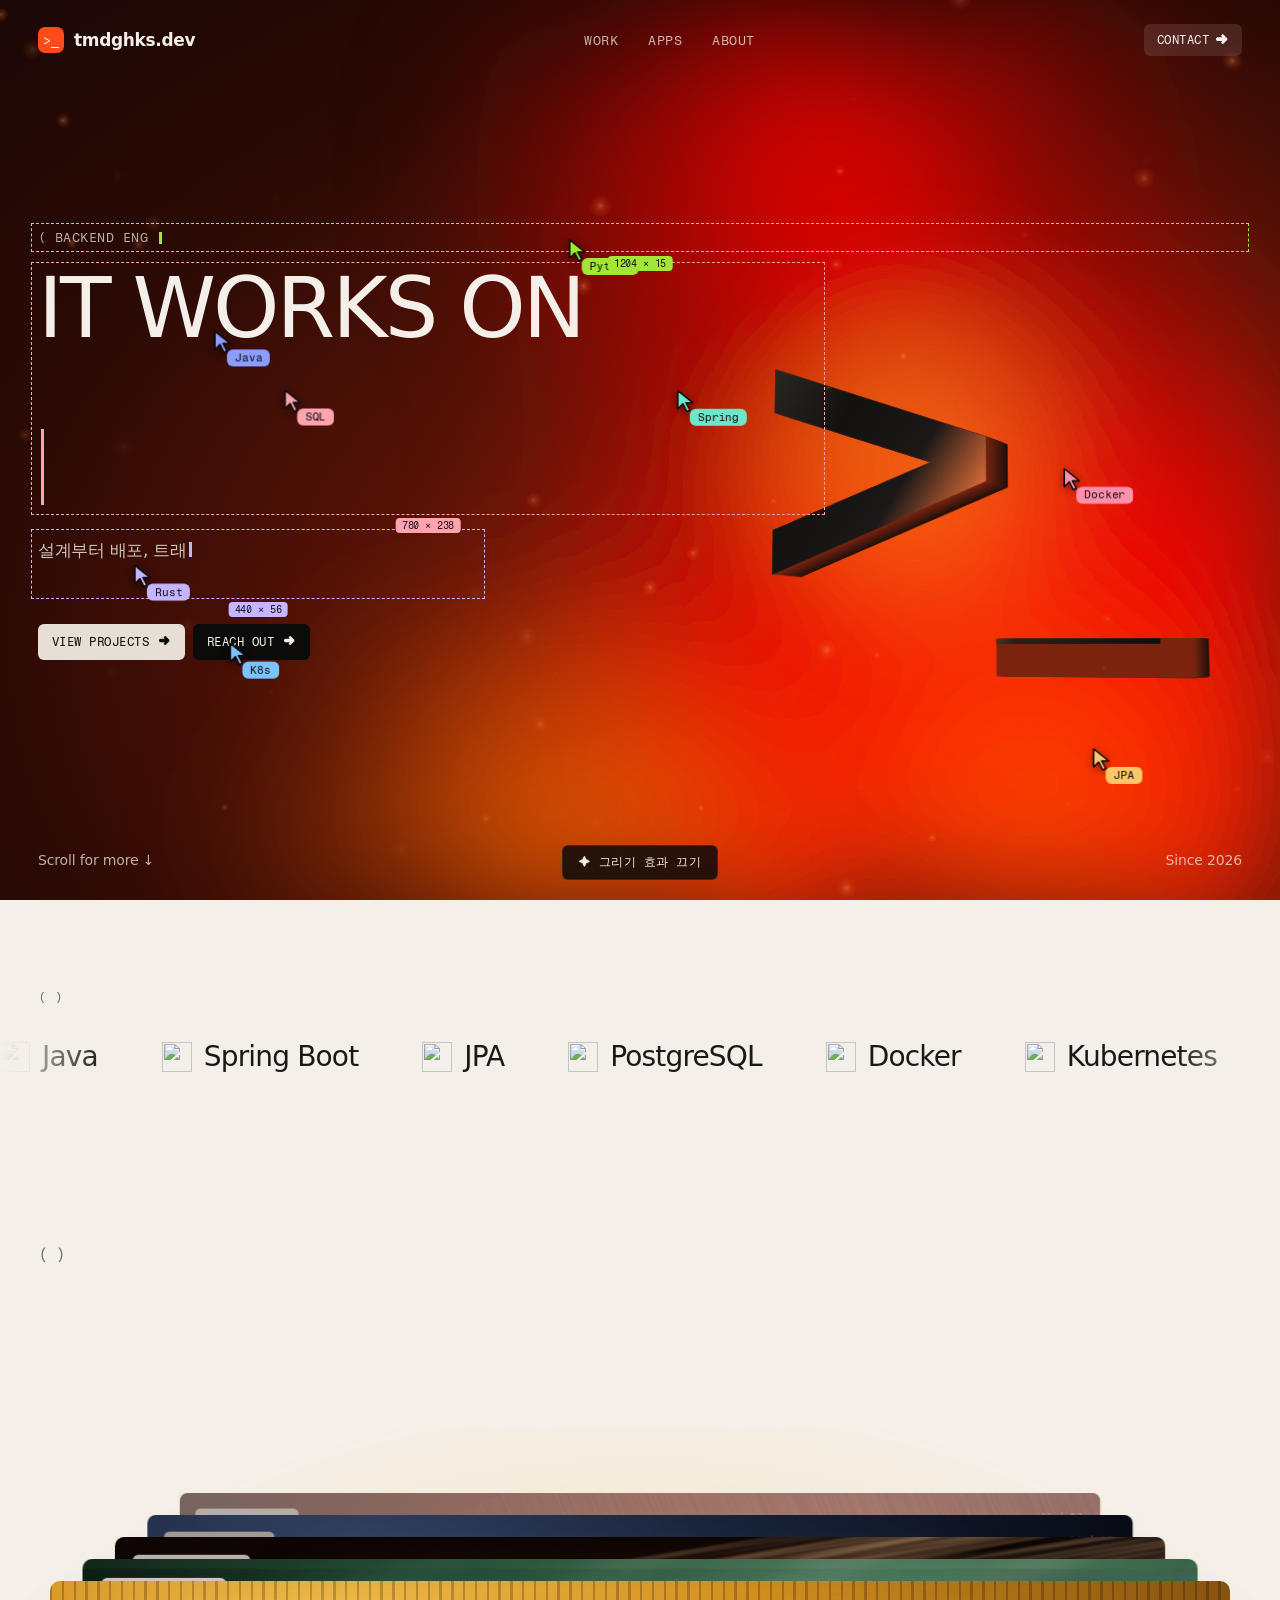
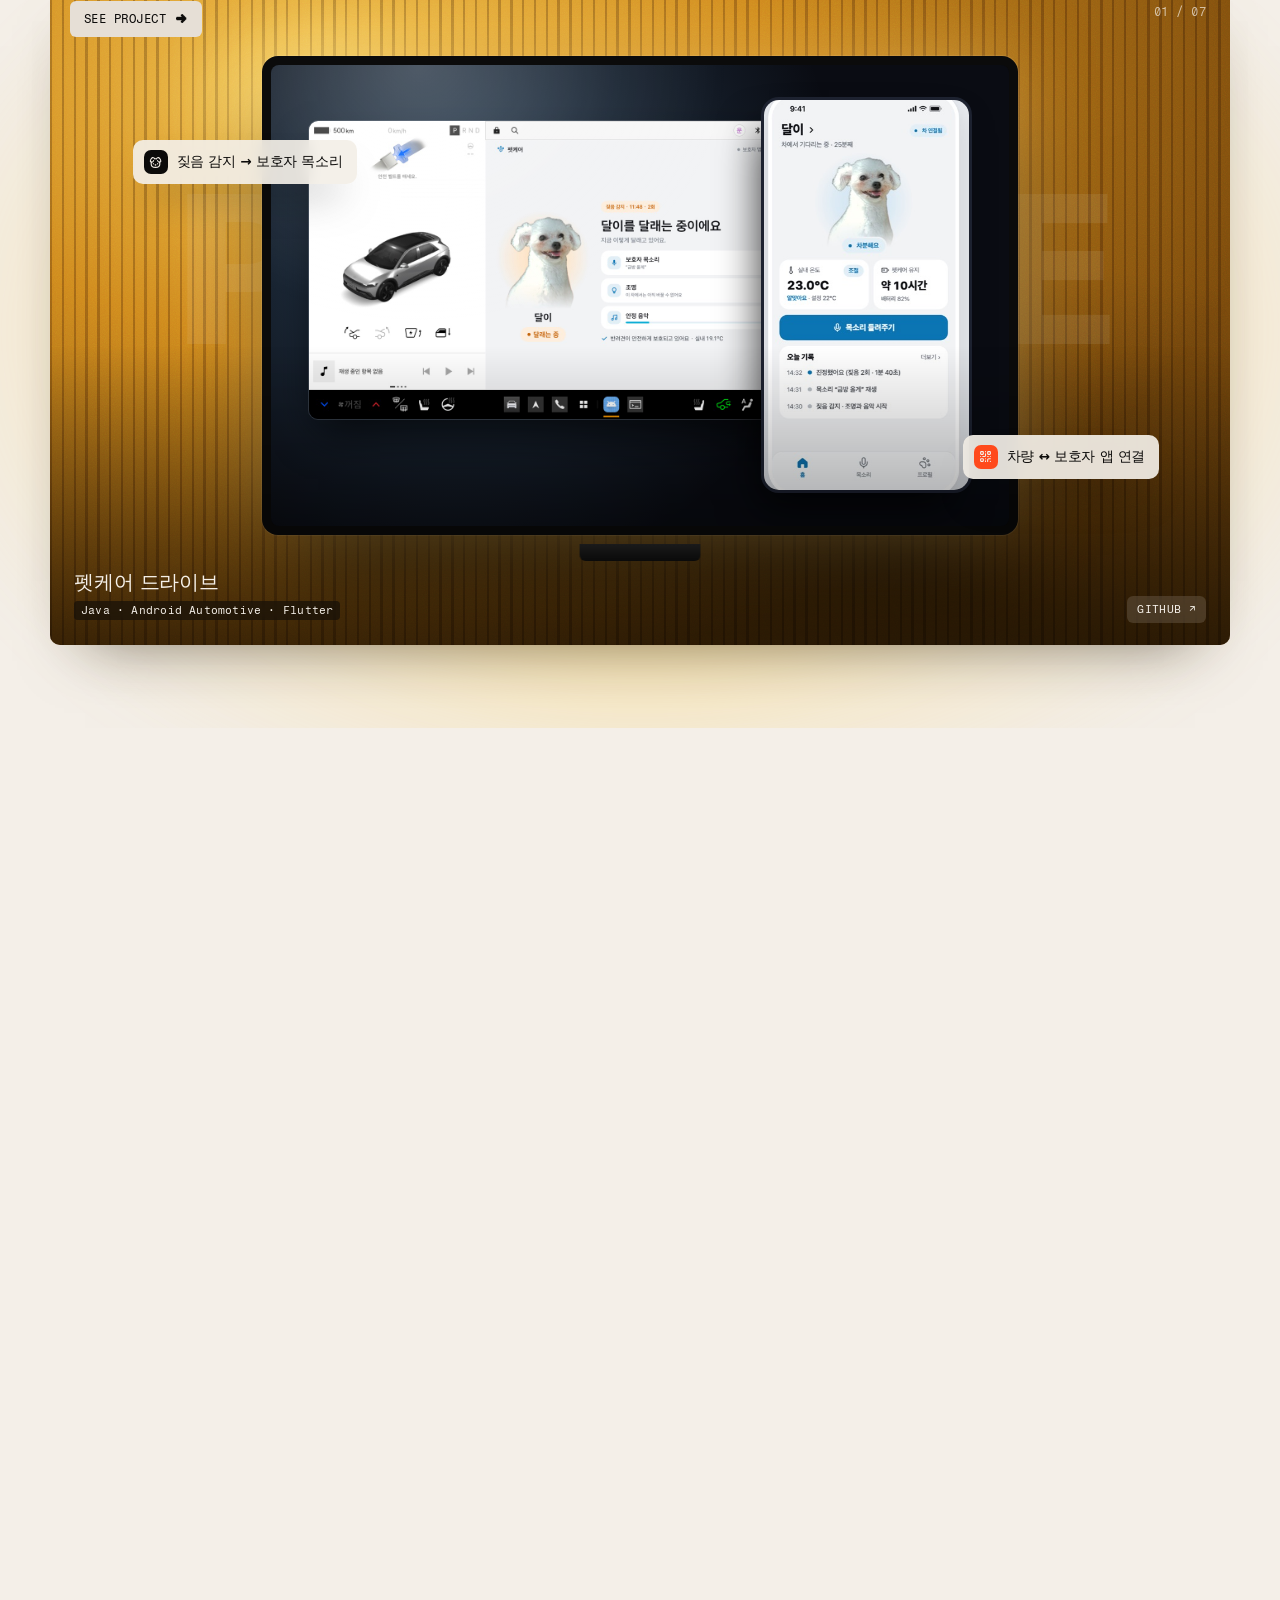
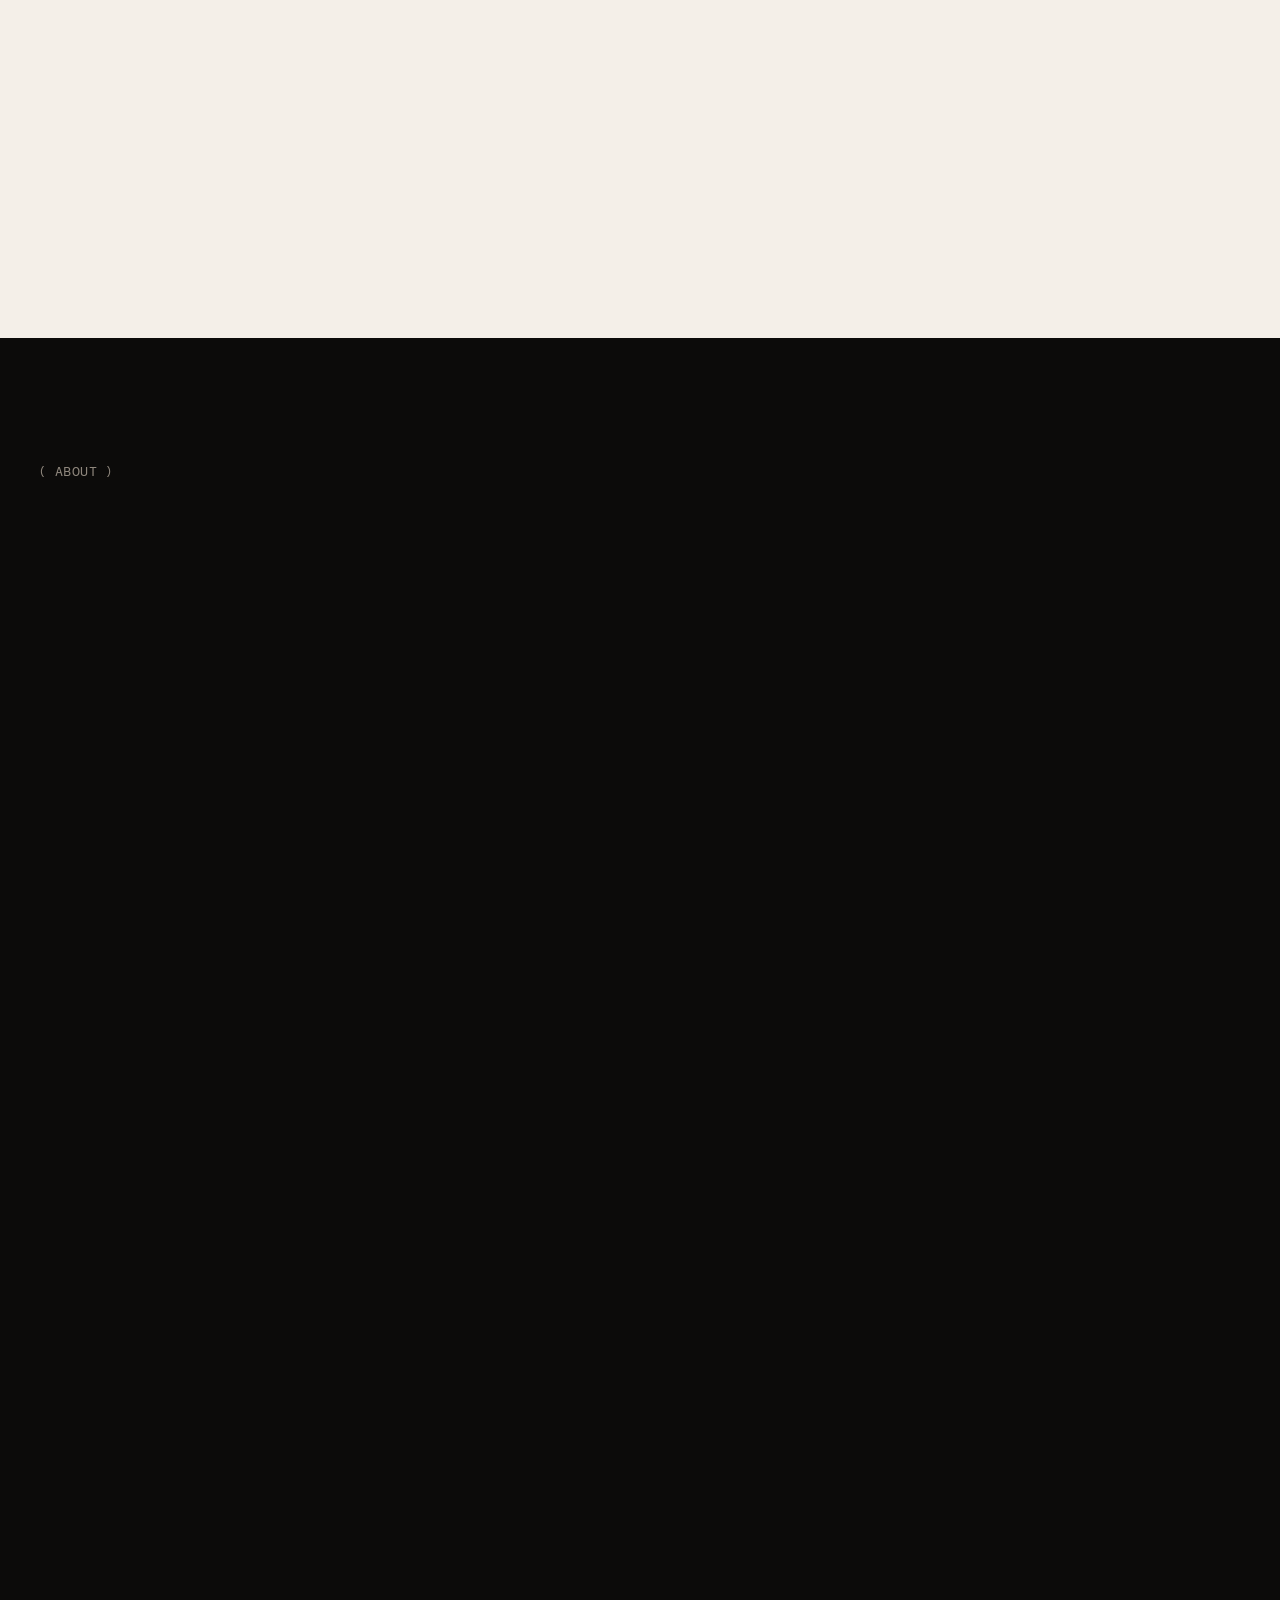
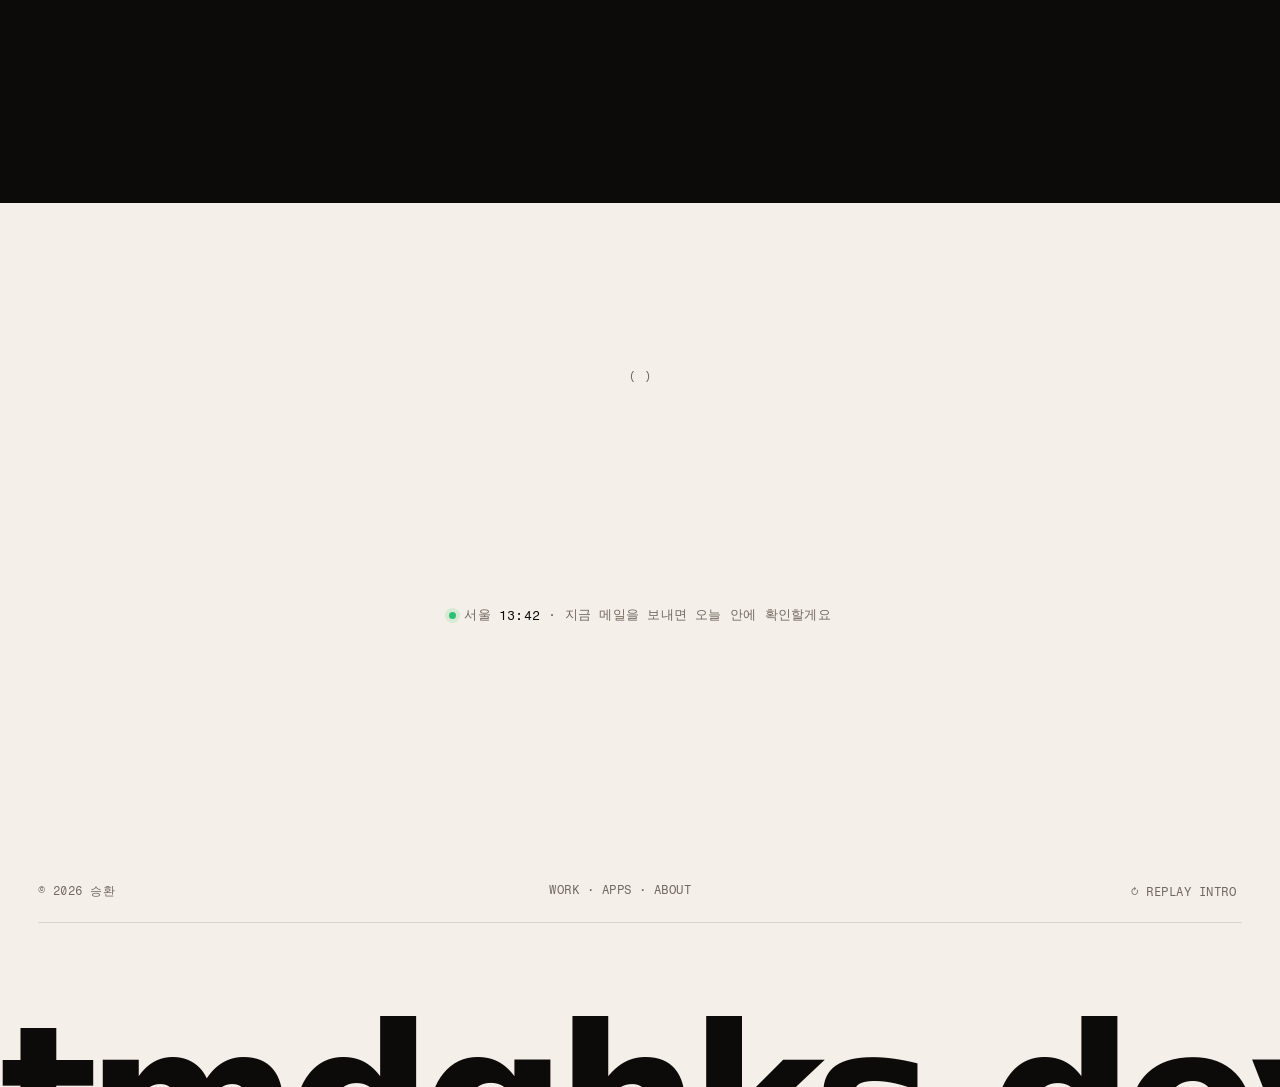
==== index.html @ bf9b8c2e "마무리 효과: 커스텀 커서, 카드 기울기, 숫자 카운트업, About 물결 경계, 도구 말풍선, 푸터 워드마크 반응" ====
<!doctype html>
<html lang="ko">
<head>
<meta charset="utf-8">
<meta name="viewport" content="width=device-width, initial-scale=1">
<title>승환 — Backend Engineer</title>
<meta name="description" content="설계부터 배포, 트래픽 대응까지. 백엔드 개발자 승환의 포트폴리오">
<meta name="theme-color" content="#0b0a09">
<link rel="icon" href="/favicon.svg">
<meta property="og:title" content="승환 — Backend Engineer">
<meta property="og:description" content="설계부터 배포, 트래픽 대응까지. 백엔드 개발자 승환의 포트폴리오">
<link rel="preconnect" href="https://fonts.googleapis.com">
<link rel="preconnect" href="https://fonts.gstatic.com" crossorigin>
<link rel="stylesheet" href="https://fonts.googleapis.com/css2?family=Fragment+Mono&display=swap">
<link rel="stylesheet" href="https://api.fontshare.com/v2/css?f[]=general-sans@400,500,600&display=swap">
<link rel="stylesheet" href="https://cdn.jsdelivr.net/gh/orioncactus/pretendard@v1.3.9/dist/web/variable/pretendardvariable-dynamic-subset.min.css">
<style>
  /* 팔레트: 크림 종이 + 먹색 + 주황 불꽃 / 글꼴: 영문 General Sans + 한글 Pretendard + 라벨 Fragment Mono */
  :root {
    --cream: #f4efe8; --cream2: #e9e2d8; --ink: #0c0b0a; --ink2: #141210; --ink3: #1d1a17;
    --muted: #716a61; --muted-d: #8f877d; --line: rgba(12,11,10,.12); --line-d: rgba(244,239,232,.09);
    --hot: #ff4a1c; --hot-soft: #ffb08c;
    --a1: #8b9dff; --a2: #6ee7c8; --a3: #ffc56b; --a4: #ff8fab; --a5: #7cc4ff; --a6: #c4b5fd; --live: #ff4d6d;
    --line2: rgba(255,255,255,.12); --dim: #4e5466;
    --sans: "General Sans", "Pretendard Variable", Pretendard, -apple-system, system-ui, sans-serif;
    --kr: "Pretendard Variable", Pretendard, -apple-system, "Apple SD Gothic Neo", system-ui, sans-serif;
    --mono: "Fragment Mono", ui-monospace, monospace;
    --display: var(--sans);
  }
  * { box-sizing: border-box; margin: 0; }
  html { overflow-x: clip; scroll-behavior: smooth; }
  body { background: var(--cream); color: var(--ink); font-family: var(--kr); font-weight: 400; line-height: 1.65; letter-spacing: -.01em;
    -webkit-font-smoothing: antialiased; text-rendering: optimizeLegibility; word-break: keep-all; }
  a { color: inherit; text-decoration: none; }
  ::selection { background: var(--hot); color: #fff; }
  .wrap { max-width: 1260px; margin: 0 auto; padding: 0 28px; }

  .lbl { display: inline-flex; align-items: center; gap: 8px; font: 400 12.5px var(--mono); letter-spacing: .04em; text-transform: uppercase; color: var(--muted); }
  .lbl::before { content: "("; } .lbl::after { content: ")"; }
  .lbl i { font-style: normal; order: 9; }
  .pill { display: inline-flex; align-items: center; gap: 10px; padding: 11px 14px; border-radius: 6px; font: 400 12px var(--mono);
    letter-spacing: .04em; text-transform: uppercase; transition: transform .18s, background .18s; border: 0; cursor: pointer; }
  .pill::after { content: "➜"; font-size: 11px; transition: transform .18s; }
  .pill:hover { transform: translateY(-2px); } .pill:hover::after { transform: translateX(3px); }
  .pill.light { background: #e6dfd6; color: var(--ink); } .pill.dark { background: var(--ink); color: var(--cream); }
  .pill.hot { background: var(--hot); color: #fff; } .pill.glass { background: rgba(244,239,232,.12); color: var(--cream); backdrop-filter: blur(8px); }

  /* ── 상단 ── */
  nav { position: absolute; top: 0; left: 0; right: 0; z-index: 40; color: var(--cream); }
  nav .wrap { display: flex; align-items: center; justify-content: space-between; height: 80px; }
  .logo { display: flex; align-items: center; gap: 10px; font: 600 17px var(--sans); letter-spacing: -.02em; }
  .logo .mk { width: 26px; height: 26px; border-radius: 7px; display: grid; place-items: center; background: var(--hot); color: #fff; font: 400 13px var(--mono); }
  .nav-links { display: flex; gap: 30px; font: 400 12.5px var(--mono); letter-spacing: .04em; text-transform: uppercase; }
  .nav-links a { opacity: .75; transition: opacity .15s; } .nav-links a:hover { opacity: 1; }
  .nav-cta { white-space: nowrap; font: 400 12px var(--mono); text-transform: uppercase; letter-spacing: .04em; padding: 9px 13px; border-radius: 6px; background: rgba(244,239,232,.12); backdrop-filter: blur(8px); }

  .minibar { position: fixed; z-index: 45; top: 14px; left: 50%; display: flex; align-items: center; gap: 28px; padding: 8px 8px 8px 14px; border-radius: 12px;
    background: rgba(244,239,232,.72); backdrop-filter: blur(16px) saturate(1.4); border: 1px solid rgba(12,11,10,.08); box-shadow: 0 14px 40px -20px rgba(0,0,0,.35);
    color: var(--ink); transform: translate(-50%, -140%); opacity: 0; transition: transform .45s cubic-bezier(.2,.8,.2,1), opacity .3s; }
  .minibar.on { transform: translate(-50%, 0); opacity: 1; }
  .minibar .logo { font-size: 15px; } .minibar .logo .mk { width: 22px; height: 22px; font-size: 11px; }
  .minibar .nav-links a { opacity: .6; } .minibar .nav-links a:hover { opacity: 1; }
  .minibar .nav-cta { background: var(--ink); color: var(--cream); }
  .minibar.dark { background: rgba(20,18,16,.72); color: var(--cream); border-color: rgba(255,255,255,.08); }
  .minibar.dark .nav-cta { background: var(--cream); color: var(--ink); }
  @media (max-width: 760px) { .minibar { gap: 12px; } .minibar .nav-links { display: none; } }

  /* ── 히어로 ── */
  .hero { position: relative; min-height: 100svh; color: var(--cream); overflow: hidden; isolation: isolate;
    background: radial-gradient(75% 95% at 80% 78%, #ff6a2b 0%, #d4320f 26%, #5a1607 56%, #0c0a09 86%), #0c0a09; }
  .hero::after { content: ""; position: absolute; inset: 0; z-index: 2; pointer-events: none; opacity: .1; mix-blend-mode: overlay;
    background-image: url("data:image/svg+xml,%3Csvg xmlns='http://www.w3.org/2000/svg' width='160' height='160'%3E%3Cfilter id='n'%3E%3CfeTurbulence type='fractalNoise' baseFrequency='.85' numOctaves='3' stitchTiles='stitch'/%3E%3C/filter%3E%3Crect width='100%25' height='100%25' filter='url(%23n)'/%3E%3C/svg%3E"); }
  .hero .wrap { position: relative; z-index: 3; min-height: 100svh; display: flex; flex-direction: column; justify-content: center; padding-top: 100px; padding-bottom: 110px; }
  .hero .lbl { color: rgba(244,239,232,.7); }
  .hero h1 { margin-top: 24px; max-width: 780px; font: 500 clamp(46px, 6.6vw, 96px)/.94 var(--sans); letter-spacing: -.035em; text-transform: uppercase; }
  .hero h1 em { font-style: normal; color: var(--hot-soft); }
  .hero .sub { margin-top: 28px; max-width: 440px; font: 400 17px/1.65 var(--kr); letter-spacing: -.02em; color: rgba(244,239,232,.8); }
  .hero .cta { display: flex; gap: 8px; flex-wrap: wrap; margin-top: 32px; }
  .hero .foot { position: absolute; z-index: 3; left: 0; right: 0; bottom: 28px; }
  .hero .foot .wrap { min-height: 0; padding: 0 28px; display: flex; flex-direction: row; justify-content: space-between; font-size: 14px; color: rgba(244,239,232,.72); }

  /* 3D 프롬프트 기호 >_ : 같은 글자를 여러 겹 쌓아 두께를 만들고, 마우스를 따라 돈다 */
  .obj { position: absolute; z-index: 1; right: -4vw; top: 50%; width: 62vw; max-width: 900px; aspect-ratio: 1; transform: translateY(-50%);
    perspective: 1400px; pointer-events: none; }
  .obj .rot { position: absolute; inset: 0; display: grid; place-items: center; transform-style: preserve-3d;
    transform: rotateX(var(--rx, 8deg)) rotateY(var(--ry, -24deg)); transition: transform .9s cubic-bezier(.2,.8,.2,1); }
  .obj .rot span { position: absolute; font: 900 clamp(200px, 30vw, 440px)/1 var(--sans); letter-spacing: -.08em; white-space: nowrap; }
  .obj .rot span.face { background: linear-gradient(125deg, #3b3632 0%, #121110 32%, #1a1716 48%, #ff7a3d 64%, #2a1d18 80%, #0e0d0c 100%);
    -webkit-background-clip: text; background-clip: text; color: transparent; }
  /* 처음 등장: 멀리 뒤에서 빙글 돌며 날아와 자리 잡는다 */
  .obj.fly .rot { transition: none; transform: translate3d(-40vw, 30vh, -2400px) rotateX(70deg) rotateY(-200deg) rotateZ(-30deg); opacity: 0; }
  .obj.fly.in .rot { transition: transform 2s cubic-bezier(.16,1,.3,1), opacity .6s ease; transform: rotateX(var(--rx, 8deg)) rotateY(var(--ry, -24deg)); opacity: 1; }
  .obj.fly .glow { opacity: 0; } .obj.fly.in .glow { opacity: 1; transition: opacity 1.6s .5s; }
  .obj .gl { position: absolute; inset: 0; }
  .obj .gl canvas { width: 100% !important; height: 100% !important; display: block; }
  .obj.webgl .rot { display: none; }

  /* 흐르는 빛: 주황 빛 덩어리 세 개가 천천히 흘러 다니고, 하나는 마우스를 따라온다 */
  .hero { background: radial-gradient(120% 110% at 78% 72%, #9a230b 0%, #5a1306 38%, #2a0904 66%, #150605 100%); }   /* 바탕부터 붉게, 왼쪽 글씨 쪽만 어둡게 */
  .flow { position: absolute; inset: 0; z-index: 0; overflow: hidden; filter: blur(70px) saturate(1.2); }
  .flow i { position: absolute; border-radius: 50%; mix-blend-mode: screen; }
  .flow i:nth-child(1) { width: 95vw; height: 95vw; right: -28vw; bottom: -40vw; background: radial-gradient(closest-side, #ff5a1f, rgba(232,52,14,.85) 50%, transparent); animation: f1 18s ease-in-out infinite alternate; }
  .flow i:nth-child(2) { width: 62vw; height: 62vw; right: 4vw; top: -16vw; background: radial-gradient(closest-side, rgba(220,42,12,1), rgba(160,28,8,.5) 60%, transparent); animation: f2 22s ease-in-out infinite alternate; }
  .flow i:nth-child(3) { width: 48vw; height: 48vw; left: 18vw; bottom: -22vw; background: radial-gradient(closest-side, rgba(255,120,50,.75), transparent); animation: f3 26s ease-in-out infinite alternate; }
  .flow i.m { width: 30vw; height: 30vw; left: calc(var(--mx, 70vw) - 15vw); top: calc(var(--my, 50vh) - 15vw); background: radial-gradient(closest-side, rgba(255,160,100,.5), transparent); transition: left .8s ease-out, top .8s ease-out; }
  @keyframes f1 { to { transform: translate(-14vw, -10vw) scale(1.15); } }
  @keyframes f2 { to { transform: translate(-22vw, 18vw) scale(.85); } }
  @keyframes f3 { to { transform: translate(30vw, -12vw) scale(1.3); } }
  @media (prefers-reduced-motion: reduce) { .flow i { animation: none; } }
  /* 열기 아지랑이: 빛 덩어리가 불 앞 공기처럼 일렁인다 (데스크톱만) */
  @media (min-width: 761px) and (prefers-reduced-motion: no-preference) { .flow { filter: url(#haze) blur(60px) saturate(1.25); } }
  /* 불씨 */
  .embers { position: absolute; inset: 0; width: 100%; height: 100%; z-index: 2; pointer-events: none; }
  /* 제목 글자가 마우스 근처에서 주황빛으로 달아오른다 */
  .hero h1.glowtext, .hero h1.glowtext em { -webkit-background-clip: text; background-clip: text; color: transparent; }
  .hero h1.glowtext { background-image: radial-gradient(260px circle at var(--hx, -999px) var(--hy, -999px), #ff7a3d, #ffb08c 35%, #f4efe8 70%); }
  .hero h1.glowtext em { background-image: radial-gradient(260px circle at var(--ex, -999px) var(--ey, -999px), #ff5a1f, #ffc2a3 60%); }
  .obj .glow { position: absolute; inset: 20%; border-radius: 50%; background: radial-gradient(closest-side, rgba(255,120,60,.35), transparent); filter: blur(30px); }

  /* ── 기술 로고 띠 ── */
  .together { padding: 84px 0 30px; }
  .marquee { overflow: hidden; margin-top: 30px; -webkit-mask-image: linear-gradient(90deg, transparent, #000 8%, #000 92%, transparent); mask-image: linear-gradient(90deg, transparent, #000 8%, #000 92%, transparent); }
  .track { display: flex; gap: 64px; width: max-content; animation: slide 46s linear infinite; }
  .track span { display: inline-flex; align-items: center; gap: 12px; font: 500 28px var(--sans); letter-spacing: -.03em; color: #1b1917; }
  .track img { width: 30px; height: 30px; opacity: .9; }
  @keyframes slide { to { transform: translateX(-50%); } }

  /* ── 작업물 ── */
  .work { padding: 140px 0 0; }
  h2.big { margin-top: 18px; font: 600 clamp(36px, 4.8vw, 64px)/1.14 var(--kr); letter-spacing: -.045em; }
  h2.big.en { font: 500 clamp(40px, 5.4vw, 74px)/1.02 var(--sans); letter-spacing: -.035em; }
  h2.big sup { color: var(--hot); font-size: .55em; vertical-align: .7em; margin-left: 2px; }
  .work .head { display: flex; justify-content: space-between; align-items: end; gap: 24px; flex-wrap: wrap; }
  .work .head p { max-width: 330px; color: var(--muted); font-size: 15.5px; line-height: 1.7; letter-spacing: -.02em; }
  /* 카드 덱: 다음 카드들이 뒤에 쌓여 위로 살짝 보이고, 스크롤하면 맨 앞 카드가 아래로 빠진다 */
  .deck { position: relative; }
  .deck-stage { position: sticky; top: 0; height: 100svh; display: grid; place-items: center; overflow: hidden; }
  .deck-cards { position: relative; width: min(1180px, calc(100% - 56px)); aspect-ratio: 16 / 9; max-height: calc(100svh - 190px); margin-top: 70px; }
  .card { position: absolute; inset: 0; border-radius: 10px; overflow: hidden; color: #f5f0e9; transform-origin: 50% 0;
    background: var(--bg); will-change: transform; box-shadow: 0 30px 60px -35px rgba(30,20,10,.55); }
  .card::before { content: ""; position: absolute; inset: 0; pointer-events: none; z-index: 1; opacity: .16; mix-blend-mode: overlay;
    background-image: url("data:image/svg+xml,%3Csvg xmlns='http://www.w3.org/2000/svg' width='160' height='160'%3E%3Cfilter id='n'%3E%3CfeTurbulence type='fractalNoise' baseFrequency='.9' numOctaves='3' stitchTiles='stitch'/%3E%3C/filter%3E%3Crect width='100%25' height='100%25' filter='url(%23n)'/%3E%3C/svg%3E"); }
  .card::after { content: ""; position: absolute; inset: 0; z-index: 3; pointer-events: none; background: #000; opacity: var(--dim, 0); }
  .card .shade { position: absolute; inset: 55% 0 0; z-index: 1; background: linear-gradient(transparent, rgba(0,0,0,.55)); pointer-events: none; }
  .card .stage { position: absolute; inset: 0; display: grid; place-items: center; padding: 6% 0 9%; }
  .card .device { position: relative; width: 64%; padding: 9px; border-radius: 16px; background: #0b0b0b;
    box-shadow: 0 0 0 1px rgba(255,255,255,.08), 0 50px 90px -30px rgba(0,0,0,.85), 0 18px 30px -18px rgba(0,0,0,.6); }
  .card .device::after { content: ""; position: absolute; left: 50%; bottom: -26px; width: 16%; height: 17px; transform: translateX(-50%);
    border-radius: 0 0 6px 6px; background: linear-gradient(#2a2a2a, #121212); }
  .card .device .visual { border: 0; border-radius: 8px; box-shadow: none; }
  .card .see { position: absolute; top: 20px; left: 20px; z-index: 2; }
  .card .num { position: absolute; top: 24px; right: 24px; z-index: 2; font: 400 12px var(--mono); letter-spacing: .04em; opacity: .7; text-transform: uppercase; }
  .card .cap { position: absolute; left: 24px; right: 24px; bottom: 22px; z-index: 2; display: flex; justify-content: space-between; align-items: end; gap: 16px; }
  .card .cap h3 { font: 400 20px/1.1 var(--display); letter-spacing: -.01em; }
  .card .chip { display: inline-block; margin-top: 8px; padding: 3px 7px; border-radius: 4px; font: 400 10.5px var(--mono); letter-spacing: .02em;
    background: rgba(10,10,10,.55); backdrop-filter: blur(6px); }
  .card .links { display: flex; gap: 6px; }
  .card .links a { padding: 7px 10px; border-radius: 6px; font: 500 11px var(--mono); text-transform: uppercase; letter-spacing: .03em;
    background: rgba(245,240,233,.14); backdrop-filter: blur(8px); transition: background .15s; }
  .card .links a:hover { background: rgba(245,240,233,.3); }
  .deck-count { position: absolute; left: 50%; bottom: 22px; transform: translateX(-50%); font: 400 12px var(--mono); color: var(--muted); letter-spacing: .04em; }

  /* ── 카드 재질: 사진처럼 보이게 하는 결(나무·코듀로이·빛 줄무늬·모션 블러) ── */
  .card .mat { position: absolute; inset: 0; z-index: 0; pointer-events: none; }
  .card .mat::after { content: ""; position: absolute; inset: -10%; pointer-events: none; }
  .m-corduroy { background: repeating-linear-gradient(90deg, rgba(60,30,0,.28) 0 2px, rgba(255,240,200,.10) 2px 4px, transparent 4px 10px); mix-blend-mode: multiply; }
  .m-corduroy::after { background: radial-gradient(60% 50% at 70% 80%, rgba(0,0,0,.35), transparent 70%); }
  .m-blinds::after { background: repeating-linear-gradient(-30deg, transparent 0 58px, rgba(255,246,222,.28) 58px 92px); filter: blur(7px); mix-blend-mode: soft-light;
    -webkit-mask-image: radial-gradient(70% 80% at 72% 30%, #000, transparent 75%); mask-image: radial-gradient(70% 80% at 72% 30%, #000, transparent 75%); }
  .m-blinds { background: url("data:image/svg+xml,%3Csvg xmlns='http://www.w3.org/2000/svg' width='300' height='300'%3E%3Cfilter id='f'%3E%3CfeTurbulence type='fractalNoise' baseFrequency='.012' numOctaves='3' seed='7'/%3E%3CfeColorMatrix values='0 0 0 0 0 0 0 0 0 0 0 0 0 0 0 0 0 0 1.2 -.45'/%3E%3C/filter%3E%3Crect width='100%25' height='100%25' filter='url(%23f)'/%3E%3C/svg%3E") 0 0 / cover; opacity: .55; }
  .m-streak { background: url("data:image/svg+xml,%3Csvg xmlns='http://www.w3.org/2000/svg' width='800' height='500'%3E%3Cfilter id='f'%3E%3CfeTurbulence type='fractalNoise' baseFrequency='.0025 .13' numOctaves='3' seed='3'/%3E%3CfeColorMatrix values='0 0 0 0 1 0 0 0 0 .55 0 0 0 0 .25 0 0 0 1.6 -.62'/%3E%3C/filter%3E%3Crect width='100%25' height='100%25' filter='url(%23f)'/%3E%3C/svg%3E") 50% 50% / cover;
    rotate: -9deg; scale: 1.1; mix-blend-mode: screen; opacity: .85; }
  .m-grid { background: linear-gradient(rgba(170,190,255,.10) 1px, transparent 1px) 0 0 / 48px 48px, linear-gradient(90deg, rgba(170,190,255,.10) 1px, transparent 1px) 0 0 / 48px 48px,
    linear-gradient(rgba(170,190,255,.05) 1px, transparent 1px) 0 0 / 12px 12px, linear-gradient(90deg, rgba(170,190,255,.05) 1px, transparent 1px) 0 0 / 12px 12px;
    -webkit-mask-image: radial-gradient(80% 80% at 50% 40%, #000, transparent 85%); mask-image: radial-gradient(80% 80% at 50% 40%, #000, transparent 85%); }
  .m-brush { background: url("data:image/svg+xml,%3Csvg xmlns='http://www.w3.org/2000/svg' width='600' height='600'%3E%3Cfilter id='f'%3E%3CfeTurbulence type='fractalNoise' baseFrequency='.9 .004' numOctaves='2' seed='5'/%3E%3CfeColorMatrix values='0 0 0 0 1 0 0 0 0 .8 0 0 0 0 .75 0 0 0 .9 -.3'/%3E%3C/filter%3E%3Crect width='100%25' height='100%25' filter='url(%23f)'/%3E%3C/svg%3E") 0 0 / cover;
    rotate: -22deg; scale: 1.3; mix-blend-mode: soft-light; opacity: .9; }
  .m-wood { background: url("data:image/svg+xml,%3Csvg xmlns='http://www.w3.org/2000/svg' width='900' height='600'%3E%3Cfilter id='f'%3E%3CfeTurbulence type='fractalNoise' baseFrequency='.004 .085' numOctaves='4' seed='11'/%3E%3CfeColorMatrix values='0 0 0 0 .18 0 0 0 0 .09 0 0 0 0 .03 0 0 0 1.5 -.45'/%3E%3C/filter%3E%3Crect width='100%25' height='100%25' filter='url(%23f)'/%3E%3C/svg%3E") 0 0 / cover;
    rotate: 90deg; scale: 1.7; mix-blend-mode: multiply; }
  .m-wood::after { background: linear-gradient(105deg, rgba(255,220,170,.25), transparent 45%); }

  /* 큰 배경 글자 */
  .card .bigword { position: absolute; left: 50%; top: 44%; z-index: 0; transform: translate(-50%, -50%); white-space: nowrap; pointer-events: none;
    font: 800 clamp(110px, 16vw, 250px)/1 var(--sans); letter-spacing: -.065em; color: rgba(255,255,255,.075); }
  .card .stage { z-index: 1; }

  /* 화면 유리 반사광 */
  .card .device::before { content: ""; position: absolute; inset: 9px; z-index: 3; border-radius: 8px; pointer-events: none;
    background: linear-gradient(118deg, rgba(255,255,255,.16) 0%, rgba(255,255,255,.04) 26%, transparent 27%, transparent 100%); }

  /* 떠다니는 정보 칩 */
  .card .float { position: absolute; z-index: 2; display: flex; align-items: center; gap: 9px; padding: 10px 14px 10px 11px; border-radius: 10px;
    background: rgba(244,239,232,.92); color: var(--ink); font: 550 13.5px var(--sans); letter-spacing: -.02em; white-space: nowrap;
    box-shadow: 0 24px 40px -18px rgba(0,0,0,.6); backdrop-filter: blur(8px); animation: bob 6s ease-in-out infinite; }
  .card .float i { width: 24px; height: 24px; border-radius: 7px; display: grid; place-items: center; background: var(--ink); color: var(--cream); font-style: normal; }
  .card .float i svg { width: 13px; height: 13px; }
  .card .float.a { left: 7%; top: 24%; }
  .card .float.b { right: 6%; bottom: 25%; animation-delay: -3s; }
  .card .float.b i { background: var(--hot); }
  @keyframes bob { 50% { transform: translateY(-8px); } }
  @media (max-width: 760px) { .card .float { font-size: 12px; padding: 7px 10px 7px 8px; } .card .float.a { left: 4%; top: 13%; } .card .float.b { right: 4%; bottom: 20%; } }
  @media (prefers-reduced-motion: reduce) { .card .float { animation: none; } }
  .card .float { transition: opacity .3s; } .card.back .float { opacity: 0; }

  /* 스크롤에 따라 움직이는 배경 + 뒤에서 은은하게 숨 쉬는 무드등 */
  .card .mat { transform: translateY(calc(var(--par, 0) * 70px)) scale(1.18); transition: none; }
  .card .bigword { transform: translate(-50%, calc(-50% + var(--par, 0) * -50px)); }
  .card .mood { position: absolute; z-index: 0; pointer-events: none; left: 50%; top: 52%; width: 78%; aspect-ratio: 1.6; border-radius: 50%;
    transform: translate(-50%, calc(-50% + var(--par, 0) * 40px)); background: radial-gradient(closest-side, var(--glow), transparent 72%);
    filter: blur(26px); mix-blend-mode: screen; opacity: .95; animation: breathe 7s ease-in-out infinite; }
  .card .mood.b2 { left: 22%; top: 18%; width: 38%; opacity: .6; animation-delay: -3.5s; animation-duration: 9s; }
  @keyframes breathe { 0%, 100% { opacity: .65; scale: .94; } 50% { opacity: 1; scale: 1.08; } }
  .card .device { box-shadow: 0 0 0 1px rgba(255,255,255,.08), 0 0 80px -10px color-mix(in srgb, var(--glow) 55%, transparent), 0 50px 90px -30px rgba(0,0,0,.85); }
  @media (prefers-reduced-motion: reduce) { .card .mood { animation: none; } }

  /* 앞 카드의 무드등 색이 크림 배경에도 은은하게 번진다 */
  @property --dg { syntax: "<color>"; inherits: true; initial-value: #ffcf6b; }
  .deck-stage { --dg: #ffcf6b; transition: --dg 1.2s ease; }
  .deck-stage::before { content: ""; position: absolute; left: 50%; top: 56%; width: min(1500px, 125vw); height: 115svh; transform: translate(-50%, -50%);
    background: radial-gradient(closest-side, var(--dg), color-mix(in srgb, var(--dg) 55%, transparent) 45%, color-mix(in srgb, var(--dg) 15%, transparent) 75%, transparent);
    filter: blur(28px) saturate(1.3); opacity: 1; pointer-events: none; animation: spill 8s ease-in-out infinite; }
  @keyframes spill { 50% { opacity: .85; scale: 1.06; } }
  @media (prefers-reduced-motion: reduce) { .deck-stage::before { animation: none; } }


  /* 상세 창 */
  .detail { position: fixed; inset: 0; z-index: 70; display: grid; place-items: center; padding: 20px; background: rgba(12,11,10,.6); backdrop-filter: blur(8px); }
  .detail[hidden] { display: none; }
  .detail .box { width: min(720px, 100%); max-height: 90svh; overflow: auto; padding: 34px; border-radius: 12px; background: var(--cream); color: var(--ink); animation: pop .35s cubic-bezier(.2,.8,.2,1); }
  @keyframes pop { from { opacity: 0; transform: translateY(16px) scale(.98); } }
  .detail h3 { margin-top: 10px; font: 600 38px/1.15 var(--kr); letter-spacing: -.05em; }
  .detail p { margin-top: 14px; color: #3f3a35; line-height: 1.75; }
  .detail ul { margin-top: 16px; padding: 0; list-style: none; display: grid; gap: 6px; }
  .detail li { position: relative; padding-left: 18px; }
  .detail li::before { content: ""; position: absolute; left: 0; top: .62em; width: 7px; height: 7px; border-radius: 2px; background: var(--hot); }
  .ic { width: 1em; height: 1em; vertical-align: -.14em; flex: none; }
  .detail .tags { margin-top: 18px; display: flex; flex-wrap: wrap; gap: 6px; }
  .detail .tags span { padding: 3px 9px; border-radius: 4px; border: 1px solid var(--line); font: 11.5px var(--mono); }
  .detail .row { margin-top: 24px; display: flex; gap: 8px; flex-wrap: wrap; }

  /* ── About: 먹색 벤토 ── */
  .about { margin-top: 90px; padding: 120px 0 110px; background: var(--ink); color: var(--cream); }
  .about .lbl { color: var(--muted-d); }
  .about h2.big { color: var(--cream); }
  .bento { margin-top: 44px; display: grid; grid-template-columns: repeat(12, 1fr); gap: 12px; }
  .tile { position: relative; border: 1px solid var(--line-d); border-radius: 12px; padding: 24px; background: var(--ink2); overflow: hidden; }
  .tile .k { font: 400 11.5px var(--mono); letter-spacing: .04em; text-transform: uppercase; color: var(--muted-d); }
  .tile .more { display: inline-flex; gap: 6px; margin-top: 14px; font: 400 11.5px var(--mono); text-transform: uppercase; letter-spacing: .04em; color: var(--cream); opacity: .7; transition: opacity .15s; }
  .tile .more::after { content: "➜"; } .tile .more:hover { opacity: 1; }

  /* 소개 카드: 주황 초상 + 글 */
  .me { grid-column: span 7; grid-row: span 2; display: grid; grid-template-columns: 0.85fr 1fr; gap: 26px; padding: 12px; }
  .portrait { position: relative; border-radius: 9px; overflow: hidden; min-height: 380px; isolation: isolate;
    background: radial-gradient(90% 70% at 50% 38%, #ff8a4c 0%, #ff4a1c 40%, #9c240a 80%, #5a1405 100%); }
  .portrait::before { content: ""; position: absolute; inset: 0; z-index: -1; opacity: .2; mix-blend-mode: overlay;
    background-image: url("data:image/svg+xml,%3Csvg xmlns='http://www.w3.org/2000/svg' width='160' height='160'%3E%3Cfilter id='n'%3E%3CfeTurbulence type='fractalNoise' baseFrequency='.9' numOctaves='3' stitchTiles='stitch'/%3E%3C/filter%3E%3Crect width='100%25' height='100%25' filter='url(%23n)'/%3E%3C/svg%3E"); }
  .portrait .mono { position: absolute; inset: 0; display: grid; place-items: center; font: 800 190px/1 var(--sans); letter-spacing: -.06em; color: #1b0a04;
    text-shadow: 0 30px 60px rgba(90,20,5,.45); }
  .portrait .who { position: absolute; left: 16px; bottom: 14px; color: #fff; }
  .portrait .who b { display: block; font: 600 20px var(--sans); letter-spacing: -.02em; }
  .portrait .who span { font: 400 11px var(--mono); letter-spacing: .05em; text-transform: uppercase; opacity: .85; }
  .me .txt { padding: 14px 14px 14px 0; display: flex; flex-direction: column; }
  .me h3 { font: 600 23px/1.45 var(--kr); letter-spacing: -.04em; }
  .me p { margin-top: 16px; color: #bdb5aa; font-size: 15px; line-height: 1.8; letter-spacing: -.02em; }
  .me .sig { margin-top: auto; padding-top: 18px; color: var(--hot); font-size: 20px; }

  /* 지구본: 서울 ↔ 싱가포르(OCI) */
  .globe { grid-column: span 5; grid-row: span 2; display: flex; flex-direction: column; justify-content: space-between; min-height: 420px;
    background: radial-gradient(70% 60% at 50% 60%, rgba(255,74,28,.12), transparent 70%), var(--ink2); }
  .globe canvas { position: absolute; left: 50%; top: 50%; width: 104%; aspect-ratio: 1; transform: translate(-50%, -50%); }
  .globe .top, .globe .bot { position: relative; z-index: 1; }
  .globe .bot { display: flex; justify-content: space-between; align-items: end; gap: 10px; }
  .globe .bot b { font: 600 20px/1.35 var(--kr); letter-spacing: -.04em; display: block; }
  .globe .bot span { font: 400 11.5px var(--mono); color: var(--muted-d); text-transform: uppercase; letter-spacing: .04em; }
  .ping { display: inline-flex; align-items: center; gap: 8px; font: 400 11.5px var(--mono); text-transform: uppercase; letter-spacing: .04em; color: #8ee3b0; }
  .ping i { width: 7px; height: 7px; border-radius: 50%; background: #8ee3b0; animation: pulse 2s infinite; }
  @keyframes pulse { 0% { box-shadow: 0 0 0 0 rgba(142,227,176,.6); } 80%, 100% { box-shadow: 0 0 0 9px rgba(142,227,176,0); } }

  /* 숫자 */
  .stat { grid-column: span 3; display: flex; flex-direction: column; justify-content: space-between; min-height: 200px; }
  .stat b { font: 400 68px/1 var(--sans); letter-spacing: -.045em; }
  .stat b.kr { font: 600 58px/1 var(--kr); letter-spacing: -.06em; }
  .stat b small { position: relative; top: -.95em; font-size: .45em; color: var(--hot); margin-left: 2px; font-weight: 500; }
  .stat p { margin-top: 12px; color: #bdb5aa; font-size: 14px; line-height: 1.5; letter-spacing: -.02em; }

  /* 실시간 커밋 */
  .log { grid-column: span 7; padding: 0; }
  .log .bar { display: flex; align-items: center; gap: 7px; padding: 14px 18px; border-bottom: 1px solid var(--line-d); }
  .log .bar i { width: 10px; height: 10px; border-radius: 50%; background: #3a3631; }
  .log .bar i:nth-child(1) { background: #ff5f57; } .log .bar i:nth-child(2) { background: #febc2e; } .log .bar i:nth-child(3) { background: #28c840; }
  .log .bar span { margin-left: 10px; } .log .bar .ping { margin-left: auto; }
  .log pre { margin: 0; padding: 18px 20px 22px; font: 13px/1.95 var(--mono); color: #e7e0d6; white-space: pre-wrap; }
  .p { color: var(--hot); } .c { color: #7d766d; } .ok { color: #8ee3b0; } .v { color: #ffc56b; }
  .blink { display: inline-block; width: 8px; height: 15px; background: var(--hot); vertical-align: -2px; animation: bl 1s steps(1) infinite; }
  @keyframes bl { 50% { opacity: 0; } }
  .gh-row { display: grid; grid-template-columns: auto auto 1fr; gap: 12px; }
  .gh-row .r { color: #8ee3b0; } .gh-row .m { overflow: hidden; text-overflow: ellipsis; white-space: nowrap; }

  /* 지금 만드는 것 */
  .now { grid-column: span 5; display: flex; flex-direction: column; justify-content: space-between;
    background: radial-gradient(80% 90% at 100% 0%, rgba(95,143,110,.45), transparent 60%), var(--ink2); }
  .now .app { display: flex; align-items: center; gap: 16px; margin-top: 18px; }
  .now .app img { width: 64px; height: 64px; border-radius: 15px; box-shadow: 0 20px 40px -14px rgba(0,0,0,.8); }
  .now .app b { display: block; font: 500 24px var(--sans); letter-spacing: -.03em; }
  .now .app span { color: #bdb5aa; font-size: 14px; }

  /* 도구 상자 */
  .tools { grid-column: 1 / -1; display: flex; align-items: center; gap: 28px; padding: 18px 18px 18px 24px; }
  .tools .h { flex: none; width: 170px; } .tools .h b { display: block; font: 500 15px var(--sans); } .tools .h span { font-size: 12.5px; color: var(--muted-d); }
  .tools .rail { overflow: hidden; flex: 1; -webkit-mask-image: linear-gradient(90deg, transparent, #000 6%, #000 94%, transparent); mask-image: linear-gradient(90deg, transparent, #000 6%, #000 94%, transparent); }
  .tools .rail > div { display: flex; gap: 10px; width: max-content; animation: slide 30s linear infinite; }
  .tools .ic { flex: none; min-width: 78px; height: 74px; padding: 0 10px; border-radius: 13px; display: flex; flex-direction: column; align-items: center; justify-content: center; gap: 8px; border: 1px solid var(--line-d);
    background: linear-gradient(160deg, #24201c, #141210); }
  .tools .ic img { width: 24px; height: 24px; filter: invert(1) brightness(.92); }
  .tools .ic em { font: 400 10px var(--mono); font-style: normal; color: var(--muted-d); letter-spacing: .02em; white-space: nowrap; }
  .tools .ic.on em { color: var(--ink); }
  .tools .ic.on { background: var(--cream); } .tools .ic.on img { filter: none; }

  /* ── 연락 ── */
  .contact { padding: 160px 0 70px; text-align: center; }
  .contact .note { margin-top: 12px; font: 400 13px var(--mono); color: var(--hot); text-transform: uppercase; letter-spacing: .04em; }
  .contact p.lead { margin: 22px auto 36px; max-width: 420px; color: var(--muted); }
  .contact .clock { display: flex; width: fit-content; align-items: center; gap: 8px; margin: -12px auto 34px; font: 400 12.5px var(--mono); color: var(--muted); letter-spacing: .02em; }
  .contact .clock i { width: 7px; height: 7px; border-radius: 50%; background: #2fbf71; box-shadow: 0 0 0 4px rgba(47,191,113,.15); }
  .contact .clock b { color: var(--ink); font-weight: 400; }
  .contact .cta { display: flex; gap: 8px; justify-content: center; flex-wrap: wrap; }
  .contact .mail { display: inline-block; margin-bottom: 30px; font: 400 clamp(24px, 3.4vw, 42px) var(--sans); letter-spacing: -.03em;
    background: linear-gradient(currentColor, currentColor) 0 100% / 100% 1px no-repeat; transition: color .2s, background-size .3s; }
  .contact .mail:hover { color: var(--hot); background-size: 0 1px; }

  /* 큰 워드마크 푸터 */
  footer { padding: 40px 0 0; overflow: hidden; }
  footer .row { display: flex; justify-content: space-between; gap: 16px; flex-wrap: wrap; font: 400 12px var(--mono); color: var(--muted); text-transform: uppercase; letter-spacing: .04em;
    padding-bottom: 22px; border-bottom: 1px solid var(--line); }
  footer .row a:hover { color: var(--ink); }
  .replay { background: none; border: 0; color: inherit; font: inherit; text-transform: inherit; letter-spacing: inherit; cursor: pointer; } .replay:hover { color: var(--hot); }
  .wordmark { font: 600 clamp(40px, 16vw, 250px)/.8 var(--sans); letter-spacing: -.06em; text-align: center; color: var(--ink);
    transform: translateY(14%); white-space: nowrap; user-select: none; }
  .wordmark b { color: var(--hot); font-weight: 600; }

  /* 미니 화면 공통 */
  .visual { position: relative; aspect-ratio: 16/10; border-radius: 16px; overflow: hidden; border: 1px solid var(--line2); background: #0a0c13; box-shadow: 0 30px 60px -30px rgba(0,0,0,.8); }

  /* Interview Lab: 문제 카드 */
  .v-quiz { display: grid; place-items: center; background: radial-gradient(circle at 70% 20%, rgba(139,157,255,.3), transparent 55%), #0a0c13; }
  .quiz { width: 78%; padding: 20px 22px; border-radius: 14px; background: rgba(255,255,255,.05); border: 1px solid var(--line2); backdrop-filter: blur(6px); }
  .quiz .top { display: flex; justify-content: space-between; font: 600 11px var(--mono); color: var(--a1); margin-bottom: 12px; }
  .quiz .q { font-weight: 700; font-size: 16px; margin-bottom: 12px; }
  .quiz .a { font-size: 13px; color: #b9bdcb; line-height: 1.65; animation: reveal 5s infinite; }
  .quiz .bar2 { height: 4px; border-radius: 4px; background: rgba(255,255,255,.08); margin-top: 16px; overflow: hidden; }
  .quiz .bar2 i { display: block; height: 100%; width: 24%; background: var(--a1); animation: prog 5s infinite; }
  @keyframes reveal { 0%, 25% { filter: blur(6px); opacity: .4; } 40%, 100% { filter: none; opacity: 1; } }
  @keyframes prog { 0%, 60% { width: 24%; } 85%, 100% { width: 25%; } }

  /* 단축 URL */
  .v-url { display: flex; flex-direction: column; justify-content: center; gap: 14px; padding: 0 9%; background: radial-gradient(circle at 20% 80%, rgba(255,143,171,.25), transparent 55%), #0a0c13; font-family: var(--mono); }
  .v-url .in { padding: 12px 14px; border-radius: 10px; border: 1px solid var(--line2); background: rgba(255,255,255,.04); color: var(--muted); font-size: 12px; white-space: nowrap; overflow: hidden; text-overflow: ellipsis; }
  .v-url .arrow { text-align: center; color: var(--a4); font-size: 18px; }
  .v-url .outp { padding: 14px; border-radius: 10px; background: rgba(255,143,171,.1); border: 1px solid rgba(255,143,171,.35); color: #ffd1dc; font-size: 18px; font-weight: 600; display: flex; justify-content: space-between; align-items: center; }
  .v-url .outp span { display: inline-block; overflow: hidden; white-space: nowrap; width: 0; animation: typeUrl 4s steps(14) infinite; }
  .v-url .outp small { font-size: 11px; color: var(--muted); font-weight: 400; }
  @keyframes typeUrl { 0%, 15% { width: 0; } 55%, 100% { width: 14ch; } }

  /* Tello: 실제 대회처럼 파란 원 마커 위를 원으로 돌다가 착륙 */
  .v-drone { background: #0a0c13; }
  .v-drone svg { position: absolute; inset: 0; width: 100%; height: 100%; }
  .v-drone .path { fill: none; stroke: rgba(255,197,107,.35); stroke-width: 1.2; stroke-dasharray: 4 6; }
  .v-drone .hud { font: 600 9px "JetBrains Mono", monospace; fill: #ffc56b; letter-spacing: .06em; }
  .v-drone .hud.ok { fill: #4ade80; }

  /* 펫케어: 실제 차량 화면 + 보호자 앱 */
  .v-pet { background: radial-gradient(circle at 25% 30%, rgba(124,196,255,.28), transparent 60%), #0a0c13; }
  .v-pet .car { position: absolute; left: 5%; top: 12%; width: 72%; border-radius: 10px; border: 1px solid var(--line2); box-shadow: 0 20px 40px -10px rgba(0,0,0,.7); }
  .v-pet .phone-img { position: absolute; right: 5%; top: 7%; height: 86%; border-radius: 18px; border: 3px solid #1d2230; box-shadow: -12px 24px 40px -10px rgba(0,0,0,.75); animation: floaty 5s ease-in-out infinite; }
  @keyframes floaty { 50% { transform: translateY(-6px); } }

  /* 상담센터: 실제 사이트 캡처 */
  .v-desk { display: grid; place-items: center end; padding-right: 5%; background: linear-gradient(160deg, #6f6cf5 0%, #4fb9c9 100%); }
  .visual.v-desk img { position: static; inset: auto; width: 54%; height: auto; border-radius: 18px; }
  .v-desk .modes { position: absolute; left: 14px; top: 50%; transform: translateY(-50%); display: flex; flex-direction: column; gap: 8px; }
  .v-desk .modes span { padding: 5px 10px; border-radius: 8px; background: rgba(7,8,12,.55); backdrop-filter: blur(6px);
    font: 600 11px "JetBrains Mono", monospace; color: #eceef4; }
  .v-site { background: radial-gradient(circle at 80% 20%, rgba(196,181,253,.25), transparent 55%), #0a0c13; padding: 16px; }
  .browser { height: 100%; border-radius: 12px; overflow: hidden; border: 1px solid var(--line2); background: #111; display: flex; flex-direction: column; box-shadow: 0 20px 40px -10px rgba(0,0,0,.7); }
  .browser .chrome { height: 28px; flex: none; background: #1b1d26; display: flex; align-items: center; gap: 5px; padding: 0 10px; }
  .browser .chrome i { width: 9px; height: 9px; border-radius: 50%; background: #3a3d4a; }
  .browser .chrome i:nth-child(1) { background: #ff5f57; } .browser .chrome i:nth-child(2) { background: #febc2e; } .browser .chrome i:nth-child(3) { background: #28c840; }
  .browser .chrome span { margin: 0 auto; padding: 2px 14px; border-radius: 6px; background: rgba(255,255,255,.06); font: 10px "JetBrains Mono", monospace; color: #9aa0b4; }
  .browser img { flex: 1; min-height: 0; width: 100%; object-fit: cover; object-position: top; display: block; }

  /* 치지직 카드 속 라이브 화면 */
  .screen { position: relative; aspect-ratio: 16/10; border-radius: 16px; overflow: hidden; border: 1px solid var(--line2);
    background: radial-gradient(circle at 28% 38%, rgba(139,157,255,.45), transparent 52%), radial-gradient(circle at 80% 72%, rgba(110,231,200,.3), transparent 50%), #0a0c13;
    box-shadow: 0 30px 60px -30px rgba(0,0,0,.8); }
  .live { position: absolute; top: 14px; left: 14px; display: flex; gap: 8px; font: 700 11px var(--mono); }
  .live b { background: var(--live); color: #fff; padding: 3px 8px; border-radius: 5px; }
  .live span { background: rgba(0,0,0,.5); padding: 3px 8px; border-radius: 5px; backdrop-filter: blur(6px); }
  .chat { position: absolute; right: 12px; bottom: 12px; width: 48%; display: flex; flex-direction: column; gap: 6px; font-size: 12px; }
  .chat div { background: rgba(8,9,14,.6); backdrop-filter: blur(8px); border: 1px solid var(--line); padding: 6px 10px; border-radius: 10px; animation: chatIn 6s infinite; opacity: 0; }
  .chat div:nth-child(2) { animation-delay: 1.2s; } .chat div:nth-child(3) { animation-delay: 2.4s; } .chat div:nth-child(4) { animation-delay: 3.6s; }
  .chat em { font-style: normal; color: var(--a2); margin-right: 6px; font-weight: 600; }
  @keyframes chatIn { 0% { opacity: 0; transform: translateY(8px); } 8%, 80% { opacity: 1; transform: none; } 100% { opacity: 0; } }
  .pods { position: absolute; left: 14px; bottom: 14px; font: 600 11px var(--mono); color: #c9cde0; }
  .bars { display: flex; gap: 4px; align-items: end; height: 46px; margin-top: 6px; }
  .bars i { width: 12px; border-radius: 3px; background: linear-gradient(180deg, var(--a2), #2bb59a); animation: grow 4s ease-in-out infinite; }
  .bars i:nth-child(n+3) { animation-name: scale; background: linear-gradient(180deg, var(--a1), #5b6be0); }
  @keyframes grow { 0%, 100% { height: 60%; } 50% { height: 90%; } }
  @keyframes scale { 0%, 25%, 100% { height: 0; opacity: 0; } 45%, 80% { height: 75%; opacity: 1; } }



  @media (max-width: 980px) {
    .me, .globe, .log, .now { grid-column: 1 / -1; }
    .stat { grid-column: span 6; }
    .globe { min-height: 360px; }
  }
  @media (max-width: 760px) {
    .nav-links { display: none; }
    .hero h1 { font-size: clamp(40px, 12vw, 60px); }
    .obj { right: -30vw; top: auto; bottom: -8vh; width: 110vw; transform: none; opacity: .75; }
    .me { grid-template-columns: 1fr; }
    .portrait { min-height: 300px; }
    .me .txt { padding: 6px 10px 12px; }
    .tools { flex-direction: column; align-items: start; gap: 14px; }
    .tools .rail { width: 100%; }
    .deck-cards { width: calc(100% - 32px); aspect-ratio: 3 / 4; margin-top: 50px; }
    .card .device { width: 90%; }
    .card .cap { left: 16px; right: 16px; bottom: 16px; }
    .card .links { display: none; }

  }
  @media (max-width: 560px) { .wrap { padding: 0 16px; } .stat b { font-size: 48px; } .stat { min-height: 160px; } .hero .foot .wrap { padding: 0 16px; } }

  /* ── 에이전트 스웜 인트로 (그대로 유지) ── */
  body { position: relative; }
  .swarm-layer { position: absolute; inset: 0; overflow: hidden; pointer-events: none; z-index: 50; }
  .cur { position: absolute; left: 0; top: 0; will-change: transform; }
  .cur svg { display: block; filter: drop-shadow(0 2px 4px rgba(0,0,0,.45)); }
  .cur span { position: absolute; left: 14px; top: 20px; padding: 2px 8px; border-radius: 6px; font: 400 11px var(--mono); color: #0a0b12; white-space: nowrap; }
  .size { position: absolute; font: 400 10px var(--mono); color: #0a0b12; padding: 1px 6px; border-radius: 4px; transform: translateX(-50%); white-space: nowrap; }
  .swarming [data-swarm="drop"]:not(.placed) { opacity: 0; }
  .working { outline: 1.5px dashed var(--sc); outline-offset: 6px; }
  .typing::after { content: ""; display: inline-block; width: 3px; height: .9em; margin-left: 3px; background: var(--sc); vertical-align: -0.1em; animation: bl .8s steps(1) infinite; }
  .skip-hint { position: fixed; bottom: 20px; left: 50%; transform: translateX(-50%); z-index: 60; padding: 9px 16px; border-radius: 6px; font: 400 11.5px var(--mono);
    text-transform: uppercase; letter-spacing: .04em; background: rgba(12,11,10,.85); backdrop-filter: blur(10px); color: var(--cream); border: 1px solid rgba(255,255,255,.1); }
  @media (prefers-reduced-motion: reduce) { .track, .tools .rail > div { animation: none; } }

  /* ── 1. 커스텀 커서: 주황 점 + 링. 링크·카드 위에서 링이 커지며 글자가 뜬다 (마우스 기기만) ── */
  @media (pointer: fine) { html.cc, html.cc a, html.cc button { cursor: none; } }
  .cc-dot, .cc-ring { position: fixed; left: 0; top: 0; z-index: 90; pointer-events: none; border-radius: 50%; will-change: transform; }
  .cc-dot { width: 7px; height: 7px; margin: -3.5px 0 0 -3.5px; background: var(--hot); }
  .cc-ring { width: 36px; height: 36px; margin: -18px 0 0 -18px; border: 1.5px solid rgba(255,74,28,.65); display: grid; place-items: center;
    transition: width .35s cubic-bezier(.2,.8,.2,1), height .35s cubic-bezier(.2,.8,.2,1), margin .35s cubic-bezier(.2,.8,.2,1), background .25s, border-color .25s; }
  .cc-ring span { font: 400 10.5px var(--mono); letter-spacing: .06em; color: #fff; opacity: 0; transition: opacity .2s; }
  .cc-ring.big { width: 86px; height: 86px; margin: -43px 0 0 -43px; background: var(--hot); border-color: var(--hot); }
  .cc-ring.big span { opacity: 1; }
  .cc-ring.press { width: 26px; height: 26px; margin: -13px 0 0 -13px; }
  .cc-hidden .cc-dot, .cc-hidden .cc-ring { opacity: 0; }

  /* ── 2. 카드 3D 기울기: 앞 카드 위에서 화면이 기울고 유리 반사광이 따라온다 ── */
  .card .stage { perspective: 1400px; }
  .card .device { transform: rotateX(var(--tx, 0deg)) rotateY(var(--ty, 0deg)); transition: transform .5s cubic-bezier(.2,.8,.2,1); transform-style: preserve-3d; }
  .card .device::before { background: radial-gradient(60% 80% at var(--gx, 20%) var(--gy, 0%), rgba(255,255,255,.22), rgba(255,255,255,.05) 45%, transparent 70%) !important; transition: background .2s; }

  /* ── 4. About 물결 커튼: 크림에서 먹색으로 넘어갈 때 경계가 휘었다가 펴진다 ── */
  .about { position: relative; }
  .about .curtain { position: absolute; left: 0; right: 0; height: 140px; pointer-events: none; display: block; width: 100%; }
  .about .curtain.top { top: -139px; }
  .about .curtain.bot { bottom: -139px; transform: scaleY(-1); }
  .about .curtain path { fill: var(--ink); }

  /* ── 5. 도구 로고 말풍선 ── */
  .tools .rail:hover > div { animation-play-state: paused; }
  .tools .ic { cursor: default; transition: transform .2s, border-color .2s; }
  .tools .ic:hover { transform: translateY(-3px); border-color: var(--hot); }
  .tip { position: fixed; z-index: 80; left: 0; top: 0; max-width: 240px; padding: 10px 12px; border-radius: 9px; pointer-events: none;
    background: var(--cream); color: var(--ink); box-shadow: 0 20px 40px -16px rgba(0,0,0,.6); opacity: 0; transform: translate(-50%, calc(-100% - 14px)) scale(.96);
    transition: opacity .15s, transform .2s; }
  .tip.on { opacity: 1; transform: translate(-50%, calc(-100% - 10px)) scale(1); }
  .tip b { display: block; font: 400 10.5px var(--mono); text-transform: uppercase; letter-spacing: .05em; color: var(--hot); }
  .tip span { display: block; margin-top: 4px; font: 600 13.5px/1.45 var(--kr); letter-spacing: -.03em; }
  .tip::after { content: ""; position: absolute; left: 50%; bottom: -5px; width: 10px; height: 10px; background: var(--cream); transform: translateX(-50%) rotate(45deg); }

  /* ── 6. 푸터 워드마크: 아래에서 올라오고, 마우스 근처 글자가 달아오른다 ── */
  .wordmark { transform: translateY(calc(14% + var(--rise, 0) * 45%)); transition: transform .1s linear; }
  .wordmark i { font-style: normal; display: inline-block; color: color-mix(in srgb, var(--hot) calc(var(--h, 0) * 100%), var(--ink));
    transform: translateY(calc(var(--h, 0) * -6%)); transition: color .25s, transform .25s; }
  .wordmark b i { color: var(--hot); }
</style>
</head>
<body>

<nav>
  <div class="wrap">
    <a class="logo" href="#"><span class="mk">&gt;_</span>tmdghks.dev</a>
    <div class="nav-links"><a href="#work">Work</a><a href="/apps/">Apps</a><a href="#about">About</a></div>
    <a class="nav-cta" href="#contact">Contact ➜</a>
  </div>
</nav>

<div class="minibar" id="minibar" aria-hidden="true">
  <a class="logo" href="#"><span class="mk">&gt;_</span>tmdghks.dev</a>
  <div class="nav-links"><a href="#work">Work</a><a href="/apps/">Apps</a><a href="#about">About</a></div>
  <a class="nav-cta" href="#contact">Contact ➜</a>
</div>

<header class="hero">
  <div class="flow" aria-hidden="true"><i></i><i></i><i></i><i class="m"></i></div>
  <svg width="0" height="0" style="position:absolute" aria-hidden="true"><filter id="haze" x="-10%" y="-10%" width="120%" height="120%">
    <feTurbulence type="fractalNoise" baseFrequency=".006 .012" numOctaves="2" seed="4"><animate attributeName="baseFrequency" dur="14s" values=".006 .012;.008 .016;.006 .012" repeatCount="indefinite"/></feTurbulence>
    <feDisplacementMap in="SourceGraphic" scale="140"/></filter></svg>
  <canvas class="embers" id="embers" aria-hidden="true"></canvas>
  <div class="obj" aria-hidden="true"><div class="glow"></div><div class="rot" id="rot"></div><div class="gl" id="obj3d"></div></div>
  <div class="wrap">
    <p class="lbl" data-swarm="type">Backend engineer · Seoul<i>➜</i></p>
    <h1 data-swarm="type">It works on<br>my machine.<br><em>And on yours.</em></h1>
    <p class="sub" data-swarm="type">설계부터 배포, 트래픽 대응까지. 끝까지 돌아가는 서비스를 만드는 백엔드 개발자 승환입니다.</p>
    <div class="cta">
      <a class="pill light" data-swarm="drop" href="#work">View projects</a>
      <a class="pill dark" data-swarm="drop" href="#contact">Reach out</a>
    </div>
  </div>
  <div class="foot"><div class="wrap"><span>Scroll for more ↓</span><span>Since 2026</span></div></div>
</header>

<section class="together">
  <div class="wrap"><p class="lbl" data-swarm="type">Built with<i>↓</i></p></div>
  <div class="marquee" aria-hidden="true"><div class="track" id="logos"></div></div>
</section>

<section class="work" id="work">
  <div class="wrap">
    <div class="head">
      <div>
        <p class="lbl" data-swarm="type">Featured work</p>
        <h2 class="big" data-swarm="type">만들고, 띄우고,<br>버텨본 것들<sup>*</sup></h2>
      </div>
      <p data-swarm="type">코드에서 끝나지 않고 실제 주소에서 돌아가는 서비스를 만듭니다. 스크롤하면 한 장씩 넘어가요.</p>
    </div>
  </div>
  <div class="deck" id="deck"><div class="deck-stage"><div class="deck-cards" id="cards"></div></div></div>
</section>

<section class="about" id="about">
  <svg class="curtain top" viewBox="0 0 100 140" preserveAspectRatio="none" aria-hidden="true"><path id="curtTop" d="M0 140 V140 Q50 140 100 140 V140 Z"/></svg>
  <svg class="curtain bot" viewBox="0 0 100 140" preserveAspectRatio="none" aria-hidden="true"><path id="curtBot" d="M0 140 V140 Q50 140 100 140 V140 Z"/></svg>
  <div class="wrap">
    <p class="lbl">About</p>
    <h2 class="big" data-swarm="type">만드는 데서 끝내지 않고,<br>운영까지 합니다<sup>*</sup></h2>
    <div class="bento">
      <div class="tile me" data-swarm="drop">
        <div class="portrait"><div class="mono">승</div><div class="who"><b>승환</b><span>Backend engineer · Seoul</span></div></div>
        <div class="txt">
          <p class="k">The engineer</p>
          <h3 style="margin-top:14px">안녕하세요, 승환이에요.</h3>
          <p>궁금한 게 생기면 일단 만들어 보는 편이에요. 드론 대회에 나가면서 영상 인식을 배웠고, 맥 앱을 만들면서 Swift를 익혔어요.</p>
          <p>배운 건 꼭 기록해 둬요. 부트캠프 과제도 전부 GitHub에 남겨 두고 있어요.</p>
          <p>같이 만드는 걸 좋아해요. 편하게 말 걸어 주세요.</p>
          <div class="sig" id="sig"></div>
          <a class="more" href="#contact">Work with me</a>
        </div>
      </div>

      <div class="tile globe" data-swarm="drop">
        <canvas id="globe" width="900" height="900" aria-hidden="true"></canvas>
        <div class="top"><span class="ping"><i></i>Live · 24/7</span></div>
        <div class="bot">
          <div><b>서울에서 만들어,<br>어디서든 열립니다</b><span>Seoul → Anywhere</span></div>
        </div>
      </div>

      <div class="tile stat" data-swarm="drop"><p class="k">Projects</p><div><b>7<small>+</small></b><p>직접 만들고 배포한 프로젝트</p></div></div>
      <div class="tile stat" data-swarm="drop"><p class="k">Platforms</p><div><b>5</b><p>치지직 하나를 웹·PC·폰 다섯 곳에</p></div></div>
      <div class="tile stat" data-swarm="drop"><p class="k">Award</p><div><b class="kr">은상</b><p>AI 드론경진대회</p></div></div>
      <div class="tile stat" data-swarm="drop"><p class="k">Commits · 2026</p><div><b>300<small>+</small></b><p>올해 GitHub에 올린 커밋</p></div></div>

      <div class="tile log" data-swarm="drop">
        <div class="bar"><i></i><i></i><i></i><span class="k">오늘의 커밋 · git log --today</span><span class="ping"><i></i>GitHub</span></div>
<pre><span class="p">$</span> git log --today <span class="c">--author=tmdghks-dev</span>
<span id="ghToday"><span class="c">GitHub에서 오늘 기록을 불러오는 중…</span></span>

<span class="p">$</span> kubectl get hpa chzzk
chzzk   <span class="v">2 → 5 pods</span>  <span class="ok">✓ scaled</span>
<span class="p">$</span> <i class="blink"></i></pre>
      </div>

      <div class="tile now" data-swarm="drop">
        <p class="k">Now building</p>
        <div>
          <div class="app"><img src="/deskmode/assets/icon.png" alt=""><div><b>DeskMode</b><span>모니터를 꽂고 빼도 창이 제자리로 · 베타</span></div></div>
          <a class="more" href="/deskmode/">베타 써보기</a>
        </div>
      </div>

      <div class="tile tools" data-swarm="drop">
        <div class="h"><b>Everyday toolbox</b><span>프로젝트에서 실제로 쓴 도구</span></div>
        <div class="rail"><div id="tools"></div></div>
      </div>
    </div>
  </div>
</section>

<section class="contact" id="contact">
  <div class="wrap">
    <p class="lbl" data-swarm="type">Contact</p>
    <h2 class="big en" data-swarm="type">Let's build something real<sup>*</sup></h2>
    <p class="note" data-swarm="type">*메일 한 통이면 충분해요</p>
    <p class="lead" data-swarm="type">새로운 기회와 협업 제안을 기다리고 있어요. 보통 하루 안에 답장합니다.</p>
    <p class="clock"><i></i>서울 <b id="clock">--:--</b> · 지금 메일을 보내면 <span id="clockNote">확인할게요</span></p>
    <a class="mail" data-swarm="drop" href="mailto:contact@tmdghks.dev">contact@tmdghks.dev</a>
    <div class="cta">
      <a class="pill dark" data-swarm="drop" href="mailto:contact@tmdghks.dev">Send mail</a>
      <a class="pill light" data-swarm="drop" href="https://github.com/tmdghks-dev">GitHub</a>
    </div>
  </div>
</section>

<footer>
  <div class="wrap">
    <div class="row"><span>© 2026 승환</span><span><a href="#work">Work</a> · <a href="/apps/">Apps</a> · <a href="#about">About</a></span><button class="replay" onclick="location.reload()">↻ Replay intro</button></div>
  </div>
  <div class="wordmark" aria-hidden="true">tmdghks<b>.</b>dev</div>
</footer>

<div class="detail" id="detail" hidden><div class="box" role="dialog" aria-modal="true"></div></div>

<script>
// 3D >_ : 글자 16겹 + 처음에 멀리서 날아와 자리 잡고, 그 뒤엔 마우스 따라 회전
(() => {
  const rot = document.getElementById("rot");
  const L = 16;
  rot.innerHTML = Array.from({ length: L }, (_, i) => {
    const z = (L - 1 - i) * -4, t = i / (L - 1);
    const c = `rgb(${Math.round(30 + 90 * t)}, ${Math.round(14 + 20 * t)}, ${Math.round(8 + 6 * t)})`;
    return `<span style="transform:translateZ(${z}px);color:${c}">&gt;_</span>`;
  }).join("") + `<span class="face">&gt;_</span>`;
  const obj = rot.parentElement;
  if (!matchMedia("(prefers-reduced-motion: reduce)").matches) {
    obj.classList.add("fly");
    requestAnimationFrame(() => requestAnimationFrame(() => obj.classList.add("in")));
    setTimeout(() => obj.classList.remove("fly", "in"), 2300);
  }
  const hero = document.querySelector(".hero");
  hero.addEventListener("pointermove", (e) => {
    hero.style.setProperty("--mx", e.clientX + "px"); hero.style.setProperty("--my", e.clientY + "px");
    const x = e.clientX / innerWidth - .5, y = e.clientY / innerHeight - .5;
    rot.style.setProperty("--ry", `${-24 + x * 30}deg`);
    rot.style.setProperty("--rx", `${8 - y * 18}deg`);
  });
})();

// 기술 로고 (simple-icons)
const ICON = (s) => `https://cdn.jsdelivr.net/npm/simple-icons@13.21.0/icons/${s}.svg`;
// 프로젝트에서 실제로 쓴 것만 (괄호는 쓴 곳)
const STACK = [["openjdk", "Java"], ["springboot", "Spring Boot"], ["hibernate", "JPA"], ["postgresql", "PostgreSQL"], ["docker", "Docker"],
  ["kubernetes", "Kubernetes"], ["cloudflare", "Cloudflare"], ["swift", "Swift"], ["rust", "Rust"], ["python", "Python"], ["opencv", "OpenCV"],
  ["flutter", "Flutter"], ["firebase", "Firebase"], ["javascript", "JavaScript"]];
document.getElementById("logos").innerHTML = [...STACK, ...STACK].map(([s, n]) => `<span><img src="${ICON(s)}" alt="">${n}</span>`).join("");
const TOOLS = [["openjdk", "Java"], ["springboot", "Spring Boot"], ["hibernate", "JPA"], ["thymeleaf", "Thymeleaf"], ["postgresql", "PostgreSQL"],
  ["docker", "Docker"], ["kubernetes", "Kubernetes"], ["k6", "k6"], ["githubactions", "Actions"], ["cloudflare", "Cloudflare"], ["oracle", "OCI"],
  ["electron", "Electron"], ["swift", "Swift"], ["android", "Android"], ["flutter", "Flutter"], ["firebase", "Firebase"], ["rust", "Rust"],
  ["railway", "Railway"], ["python", "Python"], ["opencv", "OpenCV"], ["javascript", "JavaScript"]];
// 이 도구를 실제로 쓴 프로젝트 (말풍선에 표시)
const USED = { openjdk: "치지직 클론 · 펫케어 드라이브", springboot: "치지직 클론", hibernate: "치지직 클론", thymeleaf: "치지직 클론",
  postgresql: "치지직 클론 · 숫자형 단축 URL", docker: "치지직 클론 · 숫자형 단축 URL", kubernetes: "치지직 클론 (OCI K3s)", k6: "치지직 클론 부하 테스트",
  githubactions: "치지직 앱 자동 빌드", cloudflare: "tmdghks.dev · 치지직 · 단축 URL", oracle: "치지직 서버 (OCI)", electron: "치지직 데스크톱 앱",
  swift: "DeskMode", android: "펫케어 드라이브 · 치지직 Android 앱", flutter: "펫케어 드라이브 보호자 앱", firebase: "루아흐 상담센터 · 펫케어 드라이브",
  rust: "숫자형 단축 URL", railway: "숫자형 단축 URL", python: "Tello 정밀 착륙", opencv: "Tello 정밀 착륙", javascript: "Interview Lab · 루아흐 상담센터" };
document.getElementById("tools").innerHTML = [...TOOLS, ...TOOLS].map(([s, n]) => `<span class="ic${s === "springboot" ? " on" : ""}" data-tool="${n}" data-used="${USED[s] || ""}"><img src="${ICON(s)}" alt=""><em>${n}</em></span>`).join("");

// 실제 대륙을 점으로 찍은 지구본 (d3-geo + world-atlas). 화면 근처에 오면 그때 불러온다.
(() => {
  const cv = document.getElementById("globe"), g = cv.getContext("2d");
  const W = cv.width, still = matchMedia("(prefers-reduced-motion: reduce)").matches;
  const load = (src) => new Promise((ok, no) => document.head.append(Object.assign(document.createElement("script"), { src, onload: ok, onerror: no })));
  const LAND = "[base64]/AAAAAHwAAAAAAHz4DwAAAAAAAAAA/g8AAADAHwAAAAAA//8HAAAAAAAAAAD/DwAAAMAfAAAAAAD//w8AAAAAAAAAAPh/AAAAAP4DAAAAAPD//wAAAAAAAAAAAP4fAAAAgP8AAAAAAPj//wAAAAAAAAAAAP4/AAAAgP+DAQAAAPD//wEAAAAAAAAAAPD/DwAAAPw/HAAAAAD//w8AAAAAAAAAAAD+/wEAAID/BwMAAAAA//8DBAAAAAAAAAAA/v8DAACA/w8HAAAAAPj/AQAAAAAAAAAAAP7/DwAAAP9/HAAAAADA/w4AAAAAAAAAAAD4/38AAADw/w8DAAAAAPDHAAAAAAAAAAAAAP//HwAAAPz/hwAAAAAA4BEAAAAAAAAAAADA//8PAAAA/P8BAAAAAADAAQAAAAAAAAAAAOD//z8AAAD8/wMAAAAAAAAAAgAAAAAAAAAAwP///wAAAPD/BwAAAAAAJcAGAAAAAAAAAAAA////AwAAwP8/AAAAAOAAAA8AAAAAAAAAAAD8//8fAAAA/v8BAAAAgAAAeBQAAAAAAAAAAMD//z8AAAD4/x8AAAAABpn4QwAAAAAAAAAAAPz/fwAAAID//wMAAABgvIEEAAAAAAAAAAAAwP//AQAAAPj/PwAAAADDAwEAAAAAAAAAAAAA+P8PAAAAgP//DwAAAHh8EAAAAAAAAAAAAAAA/38AAAAA+P//AQAAwAIDAAAAAAAAAAAAAADw/wMAAJDw//8fAAAAMjAAAAAAAAAAAAAAAMD/AwAA4P////8BAARAABAAAAAAAAAAAAAAQP4PAACA/////wcAKIABwAAAAAAAAAAAAADAsA8AAID/////HwAwACAAAAAAAAAAAAAAAMBAAAAAgP////8hADAAekABAAAAAAAAAAAA8AAAAADA/////wMAHAA/EAAAAAAAAAAAAAAfAAAAAPj////vA4AD8AcCAAAAAAAAAAAAfgAAAAAA////f34AfEAfIAAAAAAAAAAAAL6DPgAAAPz////8A/CDP0AAAAAAAAAAAAAeBgMAAAD8//9//gf4xz8AAAAAAAAAAACAByQAAACA////3/+B//k/AAAAAAAAAAAA+AAAAAAA8P////4P/v//LwAAAAAAAAAA8AMAAAAAwP////3D/f//PwAAAAAAAAAA+gMEAAAAwP//f3/6////DwAAAAAAAACgf0AAAAAA+P////n///9/AAAAAAAAAED//wAAAADw//v//////z8AAAAAAAAA8P8/AAAAAPw/A///////hwAAAAAAAID//wMAAADgPwD8/////wcDAAAAAADg//8DAAAAwA8A///////YAwAAAAAA/v8/AAAAwEGR//n///8nDAAAAAAA//8/AAAA4AHlf/z//38EAgAAAADw//8HAAAAD2z++////z8EAAAAAOD//w8AAIAPeeD8////DwAAAAAA/v//AAAA4PXD+////38EAAAAAPz//w8AAPD/9fz///8fAAAAAOD//w8AAOD///////8fAAAAAPj//2UAAPj///////8LAAAA4P//vwAA+P///////wMAAAD8//cPAOD9//////8HAQAA/P/7BwAo8v//////MAAI8P/HDwBAkP////8fGAAA/H/wAQCM8f/////AABj8f3AAAOD5/////xKA//8HAwOA9/////97wP//gXEAcP//////A////3EQ8Pv///+/8/8/ykPg/////z/+T3c8AP7///8/fLc1f4AD//+/APA6fAAA/e8AAPPwAwDwDwAAGH4AhAcAgMIfAGEAAKAfAgAAAPVjAAAA8B8AAAA=";
  const SEOUL = [126.98, 37.57];
  // 서울에서 세계 여러 도시로 선이 차례로 뻗어 나간다
  const PLACES = [[139.69, 35.69], [121.47, 31.23], [116.4, 39.9], [103.82, 1.35], [100.5, 13.75], [151.21, -33.87], [77.21, 28.61],
    [55.27, 25.2], [-0.13, 51.51], [4.9, 52.37], [13.4, 52.52], [-122.42, 37.77], [-122.33, 47.61], [-74.0, 40.71], [-79.38, 43.65], [-149.9, 61.22], [174.76, -36.85]];
  async function start() {
    await load("https://cdnjs.cloudflare.com/ajax/libs/d3/7.9.0/d3.min.js");
    // 육지 점: 미리 계산해 둔 비트맵 (위도 1.7도 줄마다, 경도는 위도에 맞춘 간격). 브라우저에서 매번 계산하면 3초 넘게 멈춰서.
    const bits = Uint8Array.from(atob(LAND), (c) => c.charCodeAt(0));
    const dots = [];
    let n = 0;
    for (let lat = -58; lat <= 82; lat += 1.7) {
      const step = 1.7 / Math.max(.2, Math.cos(lat * Math.PI / 180));
      for (let lon = -180; lon < 180; lon += step, n++) if (bits[n >> 3] >> (n & 7) & 1) dots.push([lon, lat]);
    }
    const R = W * 0.4;
    const proj = d3.geoOrthographic().scale(R).translate([W / 2, W / 2]).clipAngle(90);
    const path = d3.geoPath(proj, g);
    const grat = d3.geoGraticule10();
    let t0 = performance.now();
    const DUR = 1.6, GAP = .35, CYCLE = PLACES.length * GAP + 2.2;   // 한 줄이 뻗는 시간, 줄 사이 간격, 한 바퀴
    function draw(now) {
      const tt = Math.max(0, (now - t0) / 1000);   // 첫 프레임 시각이 t0보다 앞설 수 있다
      proj.rotate([-127 + Math.sin(tt * .15) * 10, -24 - Math.sin(tt * .11) * 4]);   // 한국을 가운데 두고 살짝 흔들린다
      g.clearRect(0, 0, W, W);
      const sg = g.createRadialGradient(W * .42, W * .38, R * .1, W / 2, W / 2, R * 1.05);
      sg.addColorStop(0, "#2a1a14"); sg.addColorStop(.75, "#140d0a"); sg.addColorStop(1, "#0c0908");
      g.beginPath(); path({ type: "Sphere" }); g.fillStyle = sg; g.fill();
      g.beginPath(); path(grat); g.strokeStyle = "rgba(244,239,232,.05)"; g.lineWidth = 1; g.stroke();
      const c = proj.invert([W / 2, W / 2]);
      for (const d of dots) {
        const dist = d3.geoDistance(d, c);
        if (dist > 1.55) continue;
        const [x, y] = proj(d), k = Math.cos(dist);
        g.fillStyle = `rgba(244,239,232,${.22 + k * .6})`;
        const s = 2.3 * (.55 + k * .45);
        g.fillRect(x - s / 2, y - s / 2, s, s);
      }
      // 대기 테두리 빛
      const ag = g.createRadialGradient(W / 2, W / 2, R * .96, W / 2, W / 2, R * 1.12);
      ag.addColorStop(0, "rgba(255,90,40,0)"); ag.addColorStop(.22, "rgba(255,90,40,.4)"); ag.addColorStop(1, "rgba(255,90,40,0)");
      g.beginPath(); g.arc(W / 2, W / 2, R * 1.12, 0, 7); g.fillStyle = ag; g.fill();
      const phase = tt % CYCLE;
      PLACES.forEach((to, i) => {
        const local = phase - i * GAP;
        if (local < 0) return;
        const grow = Math.min(1, local / DUR), fade = Math.max(0, 1 - Math.max(0, phase - (CYCLE - 1.2)) / 1.2);
        const interp = d3.geoInterpolate(SEOUL, to), n = 48;
        g.beginPath(); let on = false, head = null;
        for (let j = 0; j <= n * grow; j++) {
          const s = j / n, p = interp(s);
          if (d3.geoDistance(p, c) > 1.56) { on = false; continue; }
          const [x, y] = proj(p), lift = 1 + Math.sin(s * Math.PI) * .16 * Math.min(1, d3.geoDistance(SEOUL, to) * 1.4);
          const X = W / 2 + (x - W / 2) * lift, Y = W / 2 + (y - W / 2) * lift;
          on ? g.lineTo(X, Y) : g.moveTo(X, Y); on = true; head = [X, Y];
        }
        g.strokeStyle = `rgba(255,74,28,${.85 * fade})`; g.lineWidth = 1.7; g.stroke();
        if (head && grow < 1) { g.fillStyle = `rgba(255,214,196,${fade})`; g.beginPath(); g.arc(head[0], head[1], 3.2, 0, 7); g.fill(); }
        if (grow === 1 && d3.geoDistance(to, c) < 1.5) {
          const [x, y] = proj(to), pr = Math.min(14, (local - DUR) * 16);
          g.fillStyle = `rgba(255,176,140,${fade})`; g.beginPath(); g.arc(x, y, 3, 0, 7); g.fill();
          if (pr > 0 && pr < 14) { g.strokeStyle = `rgba(255,120,80,${(1 - pr / 14) * fade})`; g.lineWidth = 1.5; g.beginPath(); g.arc(x, y, pr, 0, 7); g.stroke(); }
        }
      });
      const [sx, sy] = proj(SEOUL), pr = 7 + (tt * 16 % 22);
      g.strokeStyle = `rgba(255,74,28,${1 - (pr - 7) / 22})`; g.lineWidth = 2; g.beginPath(); g.arc(sx, sy, pr, 0, 7); g.stroke();
      g.fillStyle = "#ff4a1c"; g.beginPath(); g.arc(sx, sy, 6, 0, 7); g.fill();
      g.fillStyle = "#fff"; g.beginPath(); g.arc(sx, sy, 2.2, 0, 7); g.fill();
      if (!still) requestAnimationFrame(draw);
    }
    requestAnimationFrame(draw);
  }
  new IntersectionObserver((es, io) => { if (es[0].isIntersecting) { io.disconnect(); start().catch(() => {}); } }, { rootMargin: "600px" }).observe(cv);
})();
</script>
<script>
const ICONS = {"dog": "<svg xmlns=\"http://www.w3.org/2000/svg\" viewBox=\"0 0 24 24\" fill=\"none\" stroke=\"currentColor\" stroke-width=\"2\" stroke-linecap=\"round\" stroke-linejoin=\"round\" > <path d=\"M11.25 16.25h1.5L12 17z\" /> <path d=\"M16 14v.5\" /> <path d=\"M4.42 11.247A13.152 13.152 0 0 0 4 14.556C4 18.728 7.582 21 12 21s8-2.272 8-6.444a11.702 11.702 0 0 0-.493-3.309\" /> <path d=\"M8 14v.5\" /> <path d=\"M8.5 8.5c-.384 1.05-1.083 2.028-2.344 2.5-1.931.722-3.576-.297-3.656-1-.113-.994 1.177-6.53 4-7 1.923-.321 3.651.845 3.651 2.235A7.497 7.497 0 0 1 14 5.277c0-1.39 1.844-2.598 3.767-2.277 2.823.47 4.113 6.006 4 7-.08.703-1.725 1.722-3.656 1-1.261-.472-1.855-1.45-2.239-2.5\" /> </svg>", "qr-code": "<svg xmlns=\"http://www.w3.org/2000/svg\" viewBox=\"0 0 24 24\" fill=\"none\" stroke=\"currentColor\" stroke-width=\"2\" stroke-linecap=\"round\" stroke-linejoin=\"round\" > <rect width=\"5\" height=\"5\" x=\"3\" y=\"3\" rx=\"1\" /> <rect width=\"5\" height=\"5\" x=\"16\" y=\"3\" rx=\"1\" /> <rect width=\"5\" height=\"5\" x=\"3\" y=\"16\" rx=\"1\" /> <path d=\"M21 16h-3a2 2 0 0 0-2 2v3\" /> <path d=\"M21 21v.01\" /> <path d=\"M12 7v3a2 2 0 0 1-2 2H7\" /> <path d=\"M3 12h.01\" /> <path d=\"M12 3h.01\" /> <path d=\"M12 16v.01\" /> <path d=\"M16 12h1\" /> <path d=\"M21 12v.01\" /> <path d=\"M12 21v-1\" /> </svg>", "command": "<svg xmlns=\"http://www.w3.org/2000/svg\" viewBox=\"0 0 24 24\" fill=\"none\" stroke=\"currentColor\" stroke-width=\"2\" stroke-linecap=\"round\" stroke-linejoin=\"round\" > <path d=\"M15 6v12a3 3 0 1 0 3-3H6a3 3 0 1 0 3 3V6a3 3 0 1 0-3 3h12a3 3 0 1 0-3-3\" /> </svg>", "layout-grid": "<svg xmlns=\"http://www.w3.org/2000/svg\" viewBox=\"0 0 24 24\" fill=\"none\" stroke=\"currentColor\" stroke-width=\"2\" stroke-linecap=\"round\" stroke-linejoin=\"round\" > <rect width=\"7\" height=\"7\" x=\"3\" y=\"3\" rx=\"1\" /> <rect width=\"7\" height=\"7\" x=\"14\" y=\"3\" rx=\"1\" /> <rect width=\"7\" height=\"7\" x=\"14\" y=\"14\" rx=\"1\" /> <rect width=\"7\" height=\"7\" x=\"3\" y=\"14\" rx=\"1\" /> </svg>", "radio": "<svg xmlns=\"http://www.w3.org/2000/svg\" viewBox=\"0 0 24 24\" fill=\"none\" stroke=\"currentColor\" stroke-width=\"2\" stroke-linecap=\"round\" stroke-linejoin=\"round\" > <path d=\"M4.9 19.1C1 15.2 1 8.8 4.9 4.9\" /> <path d=\"M7.8 16.2c-2.3-2.3-2.3-6.1 0-8.5\" /> <circle cx=\"12\" cy=\"12\" r=\"2\" /> <path d=\"M16.2 7.8c2.3 2.3 2.3 6.1 0 8.5\" /> <path d=\"M19.1 4.9C23 8.8 23 15.1 19.1 19\" /> </svg>", "trending-up": "<svg xmlns=\"http://www.w3.org/2000/svg\" viewBox=\"0 0 24 24\" fill=\"none\" stroke=\"currentColor\" stroke-width=\"2\" stroke-linecap=\"round\" stroke-linejoin=\"round\" > <polyline points=\"22 7 13.5 15.5 8.5 10.5 2 17\" /> <polyline points=\"16 7 22 7 22 13\" /> </svg>", "circle-help": "<svg xmlns=\"http://www.w3.org/2000/svg\" viewBox=\"0 0 24 24\" fill=\"none\" stroke=\"currentColor\" stroke-width=\"2\" stroke-linecap=\"round\" stroke-linejoin=\"round\" > <circle cx=\"12\" cy=\"12\" r=\"10\" /> <path d=\"M9.09 9a3 3 0 0 1 5.83 1c0 2-3 3-3 3\" /> <path d=\"M12 17h.01\" /> </svg>", "mouse-pointer-click": "<svg xmlns=\"http://www.w3.org/2000/svg\" viewBox=\"0 0 24 24\" fill=\"none\" stroke=\"currentColor\" stroke-width=\"2\" stroke-linecap=\"round\" stroke-linejoin=\"round\" > <path d=\"M14 4.1 12 6\" /> <path d=\"m5.1 8-2.9-.8\" /> <path d=\"m6 12-1.9 2\" /> <path d=\"M7.2 2.2 8 5.1\" /> <path d=\"M9.037 9.69a.498.498 0 0 1 .653-.653l11 4.5a.5.5 0 0 1-.074.949l-4.349 1.041a1 1 0 0 0-.74.739l-1.04 4.35a.5.5 0 0 1-.95.074z\" /> </svg>", "code-xml": "<svg xmlns=\"http://www.w3.org/2000/svg\" viewBox=\"0 0 24 24\" fill=\"none\" stroke=\"currentColor\" stroke-width=\"2\" stroke-linecap=\"round\" stroke-linejoin=\"round\" > <path d=\"m18 16 4-4-4-4\" /> <path d=\"m6 8-4 4 4 4\" /> <path d=\"m14.5 4-5 16\" /> </svg>", "hash": "<svg xmlns=\"http://www.w3.org/2000/svg\" viewBox=\"0 0 24 24\" fill=\"none\" stroke=\"currentColor\" stroke-width=\"2\" stroke-linecap=\"round\" stroke-linejoin=\"round\" > <line x1=\"4\" x2=\"20\" y1=\"9\" y2=\"9\" /> <line x1=\"4\" x2=\"20\" y1=\"15\" y2=\"15\" /> <line x1=\"10\" x2=\"8\" y1=\"3\" y2=\"21\" /> <line x1=\"16\" x2=\"14\" y1=\"3\" y2=\"21\" /> </svg>", "medal": "<svg xmlns=\"http://www.w3.org/2000/svg\" viewBox=\"0 0 24 24\" fill=\"none\" stroke=\"currentColor\" stroke-width=\"2\" stroke-linecap=\"round\" stroke-linejoin=\"round\" > <path d=\"M7.21 15 2.66 7.14a2 2 0 0 1 .13-2.2L4.4 2.8A2 2 0 0 1 6 2h12a2 2 0 0 1 1.6.8l1.6 2.14a2 2 0 0 1 .14 2.2L16.79 15\" /> <path d=\"M11 12 5.12 2.2\" /> <path d=\"m13 12 5.88-9.8\" /> <path d=\"M8 7h8\" /> <circle cx=\"12\" cy=\"17\" r=\"5\" /> <path d=\"M12 18v-2h-.5\" /> </svg>", "scan": "<svg xmlns=\"http://www.w3.org/2000/svg\" viewBox=\"0 0 24 24\" fill=\"none\" stroke=\"currentColor\" stroke-width=\"2\" stroke-linecap=\"round\" stroke-linejoin=\"round\" > <path d=\"M3 7V5a2 2 0 0 1 2-2h2\" /> <path d=\"M17 3h2a2 2 0 0 1 2 2v2\" /> <path d=\"M21 17v2a2 2 0 0 1-2 2h-2\" /> <path d=\"M7 21H5a2 2 0 0 1-2-2v-2\" /> </svg>", "circle-check": "<svg xmlns=\"http://www.w3.org/2000/svg\" viewBox=\"0 0 24 24\" fill=\"none\" stroke=\"currentColor\" stroke-width=\"2\" stroke-linecap=\"round\" stroke-linejoin=\"round\" > <circle cx=\"12\" cy=\"12\" r=\"10\" /> <path d=\"m9 12 2 2 4-4\" /> </svg>", "flame": "<svg xmlns=\"http://www.w3.org/2000/svg\" viewBox=\"0 0 24 24\" fill=\"none\" stroke=\"currentColor\" stroke-width=\"2\" stroke-linecap=\"round\" stroke-linejoin=\"round\" > <path d=\"M8.5 14.5A2.5 2.5 0 0 0 11 12c0-1.38-.5-2-1-3-1.072-2.143-.224-4.054 2-6 .5 2.5 2 4.9 4 6.5 2 1.6 3 3.5 3 5.5a7 7 0 1 1-14 0c0-1.153.433-2.294 1-3a2.5 2.5 0 0 0 2.5 2.5z\" /> </svg>", "house": "<svg xmlns=\"http://www.w3.org/2000/svg\" viewBox=\"0 0 24 24\" fill=\"none\" stroke=\"currentColor\" stroke-width=\"2\" stroke-linecap=\"round\" stroke-linejoin=\"round\" > <path d=\"M15 21v-8a1 1 0 0 0-1-1h-4a1 1 0 0 0-1 1v8\" /> <path d=\"M3 10a2 2 0 0 1 .709-1.528l7-5.999a2 2 0 0 1 2.582 0l7 5.999A2 2 0 0 1 21 10v9a2 2 0 0 1-2 2H5a2 2 0 0 1-2-2z\" /> </svg>", "coffee": "<svg xmlns=\"http://www.w3.org/2000/svg\" viewBox=\"0 0 24 24\" fill=\"none\" stroke=\"currentColor\" stroke-width=\"2\" stroke-linecap=\"round\" stroke-linejoin=\"round\" > <path d=\"M10 2v2\" /> <path d=\"M14 2v2\" /> <path d=\"M16 8a1 1 0 0 1 1 1v8a4 4 0 0 1-4 4H7a4 4 0 0 1-4-4V9a1 1 0 0 1 1-1h14a4 4 0 1 1 0 8h-1\" /> <path d=\"M6 2v2\" /> </svg>", "eye": "<svg xmlns=\"http://www.w3.org/2000/svg\" viewBox=\"0 0 24 24\" fill=\"none\" stroke=\"currentColor\" stroke-width=\"2\" stroke-linecap=\"round\" stroke-linejoin=\"round\" > <path d=\"M2.062 12.348a1 1 0 0 1 0-.696 10.75 10.75 0 0 1 19.876 0 1 1 0 0 1 0 .696 10.75 10.75 0 0 1-19.876 0\" /> <circle cx=\"12\" cy=\"12\" r=\"3\" /> </svg>", "coins": "<svg xmlns=\"http://www.w3.org/2000/svg\" viewBox=\"0 0 24 24\" fill=\"none\" stroke=\"currentColor\" stroke-width=\"2\" stroke-linecap=\"round\" stroke-linejoin=\"round\" > <circle cx=\"8\" cy=\"8\" r=\"6\" /> <path d=\"M18.09 10.37A6 6 0 1 1 10.34 18\" /> <path d=\"M7 6h1v4\" /> <path d=\"m16.71 13.88.7.71-2.82 2.82\" /> </svg>", "monitor": "<svg xmlns=\"http://www.w3.org/2000/svg\" viewBox=\"0 0 24 24\" fill=\"none\" stroke=\"currentColor\" stroke-width=\"2\" stroke-linecap=\"round\" stroke-linejoin=\"round\" > <rect width=\"20\" height=\"14\" x=\"2\" y=\"3\" rx=\"2\" /> <line x1=\"8\" x2=\"16\" y1=\"21\" y2=\"21\" /> <line x1=\"12\" x2=\"12\" y1=\"17\" y2=\"21\" /> </svg>", "laptop": "<svg xmlns=\"http://www.w3.org/2000/svg\" viewBox=\"0 0 24 24\" fill=\"none\" stroke=\"currentColor\" stroke-width=\"2\" stroke-linecap=\"round\" stroke-linejoin=\"round\" > <path d=\"M20 16V7a2 2 0 0 0-2-2H6a2 2 0 0 0-2 2v9m16 0H4m16 0 1.28 2.55a1 1 0 0 1-.9 1.45H3.62a1 1 0 0 1-.9-1.45L4 16\" /> </svg>", "smartphone": "<svg xmlns=\"http://www.w3.org/2000/svg\" viewBox=\"0 0 24 24\" fill=\"none\" stroke=\"currentColor\" stroke-width=\"2\" stroke-linecap=\"round\" stroke-linejoin=\"round\" > <rect width=\"14\" height=\"20\" x=\"5\" y=\"2\" rx=\"2\" ry=\"2\" /> <path d=\"M12 18h.01\" /> </svg>", "download": "<svg xmlns=\"http://www.w3.org/2000/svg\" viewBox=\"0 0 24 24\" fill=\"none\" stroke=\"currentColor\" stroke-width=\"2\" stroke-linecap=\"round\" stroke-linejoin=\"round\" > <path d=\"M21 15v4a2 2 0 0 1-2 2H5a2 2 0 0 1-2-2v-4\" /> <polyline points=\"7 10 12 15 17 10\" /> <line x1=\"12\" x2=\"12\" y1=\"15\" y2=\"3\" /> </svg>", "brain": "<svg xmlns=\"http://www.w3.org/2000/svg\" viewBox=\"0 0 24 24\" fill=\"none\" stroke=\"currentColor\" stroke-width=\"2\" stroke-linecap=\"round\" stroke-linejoin=\"round\" > <path d=\"M12 5a3 3 0 1 0-5.997.125 4 4 0 0 0-2.526 5.77 4 4 0 0 0 .556 6.588A4 4 0 1 0 12 18Z\" /> <path d=\"M12 5a3 3 0 1 1 5.997.125 4 4 0 0 1 2.526 5.77 4 4 0 0 1-.556 6.588A4 4 0 1 1 12 18Z\" /> <path d=\"M15 13a4.5 4.5 0 0 1-3-4 4.5 4.5 0 0 1-3 4\" /> <path d=\"M17.599 6.5a3 3 0 0 0 .399-1.375\" /> <path d=\"M6.003 5.125A3 3 0 0 0 6.401 6.5\" /> <path d=\"M3.477 10.896a4 4 0 0 1 .585-.396\" /> <path d=\"M19.938 10.5a4 4 0 0 1 .585.396\" /> <path d=\"M6 18a4 4 0 0 1-1.967-.516\" /> <path d=\"M19.967 17.484A4 4 0 0 1 18 18\" /> </svg>", "target": "<svg xmlns=\"http://www.w3.org/2000/svg\" viewBox=\"0 0 24 24\" fill=\"none\" stroke=\"currentColor\" stroke-width=\"2\" stroke-linecap=\"round\" stroke-linejoin=\"round\" > <circle cx=\"12\" cy=\"12\" r=\"10\" /> <circle cx=\"12\" cy=\"12\" r=\"6\" /> <circle cx=\"12\" cy=\"12\" r=\"2\" /> </svg>", "app-window": "<svg xmlns=\"http://www.w3.org/2000/svg\" viewBox=\"0 0 24 24\" fill=\"none\" stroke=\"currentColor\" stroke-width=\"2\" stroke-linecap=\"round\" stroke-linejoin=\"round\" > <rect x=\"2\" y=\"4\" width=\"20\" height=\"16\" rx=\"2\" /> <path d=\"M10 4v4\" /> <path d=\"M2 8h20\" /> <path d=\"M6 4v4\" /> </svg>", "rotate-ccw": "<svg xmlns=\"http://www.w3.org/2000/svg\" viewBox=\"0 0 24 24\" fill=\"none\" stroke=\"currentColor\" stroke-width=\"2\" stroke-linecap=\"round\" stroke-linejoin=\"round\" > <path d=\"M3 12a9 9 0 1 0 9-9 9.75 9.75 0 0 0-6.74 2.74L3 8\" /> <path d=\"M3 3v5h5\" /> </svg>", "pin": "<svg xmlns=\"http://www.w3.org/2000/svg\" viewBox=\"0 0 24 24\" fill=\"none\" stroke=\"currentColor\" stroke-width=\"2\" stroke-linecap=\"round\" stroke-linejoin=\"round\" > <path d=\"M12 17v5\" /> <path d=\"M9 10.76a2 2 0 0 1-1.11 1.79l-1.78.9A2 2 0 0 0 5 15.24V16a1 1 0 0 0 1 1h12a1 1 0 0 0 1-1v-.76a2 2 0 0 0-1.11-1.79l-1.78-.9A2 2 0 0 1 15 10.76V7a1 1 0 0 1 1-1 2 2 0 0 0 0-4H8a2 2 0 0 0 0 4 1 1 0 0 1 1 1z\" /> </svg>", "asterisk": "<svg xmlns=\"http://www.w3.org/2000/svg\" viewBox=\"0 0 24 24\" fill=\"none\" stroke=\"currentColor\" stroke-width=\"2\" stroke-linecap=\"round\" stroke-linejoin=\"round\" > <path d=\"M12 6v12\" /> <path d=\"M17.196 9 6.804 15\" /> <path d=\"m6.804 9 10.392 6\" /> </svg>", "arrow-up-right": "<svg xmlns=\"http://www.w3.org/2000/svg\" viewBox=\"0 0 24 24\" fill=\"none\" stroke=\"currentColor\" stroke-width=\"2\" stroke-linecap=\"round\" stroke-linejoin=\"round\" > <path d=\"M7 7h10v10\" /> <path d=\"M7 17 17 7\" /> </svg>", "shield-check": "<svg xmlns=\"http://www.w3.org/2000/svg\" viewBox=\"0 0 24 24\" fill=\"none\" stroke=\"currentColor\" stroke-width=\"2\" stroke-linecap=\"round\" stroke-linejoin=\"round\" > <path d=\"M20 13c0 5-3.5 7.5-7.66 8.95a1 1 0 0 1-.67-.01C7.5 20.5 4 18 4 13V6a1 1 0 0 1 1-1c2 0 4.5-1.2 6.24-2.72a1.17 1.17 0 0 1 1.52 0C14.51 3.81 17 5 19 5a1 1 0 0 1 1 1z\" /> <path d=\"m9 12 2 2 4-4\" /> </svg>", "message-square": "<svg xmlns=\"http://www.w3.org/2000/svg\" viewBox=\"0 0 24 24\" fill=\"none\" stroke=\"currentColor\" stroke-width=\"2\" stroke-linecap=\"round\" stroke-linejoin=\"round\" > <path d=\"M21 15a2 2 0 0 1-2 2H7l-4 4V5a2 2 0 0 1 2-2h14a2 2 0 0 1 2 2z\" /> </svg>", "tablet-smartphone": "<svg xmlns=\"http://www.w3.org/2000/svg\" viewBox=\"0 0 24 24\" fill=\"none\" stroke=\"currentColor\" stroke-width=\"2\" stroke-linecap=\"round\" stroke-linejoin=\"round\" > <rect width=\"10\" height=\"14\" x=\"3\" y=\"8\" rx=\"2\" /> <path d=\"M5 4a2 2 0 0 1 2-2h12a2 2 0 0 1 2 2v16a2 2 0 0 1-2 2h-2.4\" /> <path d=\"M8 18h.01\" /> </svg>"};
const I = (n) => ICONS[n].replace("<svg", '<svg class="ic" aria-hidden="true"');
const PROJECTS = [
  { id: "petcare", c: "var(--a5)", idx: "01 / MOBILITY", name: "펫케어 드라이브",
    short: "차에 남은 반려견을 달래고, 보호자 폰으로 바로 알려 주는 차량 앱.",
    desc: "현대자동차그룹 차량용 앱 개발 공모전 출품작. 차 안에 혼자 남은 반려견이 짖으면 차량 앱이 보호자 목소리와 안정 음악으로 달래고, 실내 온도와 상태를 Flutter 보호자 앱으로 실시간 전달합니다.",
    points: ["짖음 감지 → 보호자 목소리 · 안정 음악 재생", "실내 온도 모니터링과 위험 알림", "QR 한 번으로 차량 ↔ 보호자 앱 연결"],
    tags: ["Java", "Android Automotive", "Flutter"], git: "https://github.com/tmdghks-dev/petcare-drive",
    visual: `<div class="visual v-pet"><img class="car" src="/assets/petcare-car.jpg" alt="펫케어 차량 앱 화면: 달이를 달래는 중" loading="lazy">
      <img class="phone-img" src="/assets/petcare-phone.jpg" alt="펫케어 보호자 앱 홈 화면" loading="lazy"></div>` },
  { id: "deskmode", c: "var(--a1)", idx: "02 / MAC APP", name: "DeskMode",
    short: "모니터를 꽂고 빼면 창 배치가 알아서 바뀌는 맥 앱.",
    desc: "집에서는 듀얼 모니터, 카페에서는 맥북 하나. 연결된 화면 구성을 알아보고 그 구성에서 쓰던 창 배치로 자동 전환하는 macOS 메뉴 막대 앱입니다. 마우스 버튼이나 단축키로 여는 원형 메뉴, 창을 부드럽게 옮기는 애니메이션까지 직접 만들어 베타로 배포하고 있습니다.",
    points: ["화면 구성(모니터 조합)마다 창 배치 · Dock 숨김 상태 자동 기억과 복원", "Accessibility API로 다른 앱 창 이동 · 모니터 재연결 중 흔들림 대응", "원형 메뉴 칸 직접 구성 · 창 슬라이드 애니메이션 · 오프라인 Ed25519 라이선스"],
    tags: ["Swift", "SwiftUI", "AppKit", "Accessibility API"], dl: "/deskmode/", git: "https://github.com/tmdghks-dev/deskmode",
    visual: `<div class="visual v-desk"><img src="/deskmode/assets/ring.png" alt="DeskMode 원형 메뉴" loading="lazy">
      <div class="modes"><span>${I("house")} 집 · 맥북 + 모니터</span><span>${I("coffee")} 외출 · 맥북만</span></div></div>` },
  { id: "chzzk", c: "var(--a2)", idx: "03 / LIVE STREAMING", name: "치지직 클론",
    short: "휴대폰으로 방송을 켜면 채팅·후원이 붙는 라이브 스트리밍 서비스.",
    desc: "휴대폰 카메라로 방송을 켜면 실시간 채팅과 후원 결제가 붙는 스트리밍 서비스. 부하가 몰리면 서버가 2대에서 5대로 스스로 늘어나도록 오토스케일링까지 구성하고 검증했습니다.",
    points: ["WebSocket 실시간 채팅 · 방송 송출", "Toss Payments 후원 결제", "Kubernetes HPA 2→5 Pod 자동 확장 · k6 부하 테스트"],
    tags: ["Spring Boot", "WebSocket", "Toss Payments", "Kubernetes HPA", "k6"],
    live: "https://chzzk.tmdghks.dev/broadcasts", git: "https://github.com/tmdghks-dev/chzzk", dl: "/download/",
    visual: `<div class="visual screen"><div class="live"><b>● LIVE</b><span>${I("eye")} 1,204</span></div>
      <div class="pods">PODS<div class="bars"><i></i><i></i><i></i><i></i><i></i></div></div>
      <div class="chat"><div><em>달이</em>방송 화질 미쳤다</div><div><em>dev_kim</em>${I("coins")} 5,000원 후원!</div><div><em>spring</em>지연 거의 없네요</div><div><em>jpa</em>ㅋㅋㅋㅋ 레전드</div></div></div>` },
  { id: "interview", c: "var(--a1)", idx: "04 / WEB APP", name: "Interview Lab",
    short: "주니어 백엔드 면접 152문항을 가입 없이 바로 연습.",
    desc: "주니어 백엔드 면접 대비 152문항. Java·Spring·JPA·SQL·CS를 가입 없이 브라우저에서 바로 연습할 수 있게 만들었습니다.",
    points: ["카테고리별 152문항", "가입 없이 브라우저에서 바로 사용", "답변을 가렸다가 펼쳐 보는 학습 흐름"],
    tags: ["JavaScript"], git: "https://github.com/tmdghks-dev/interview-lab",
    visual: `<div class="visual v-quiz"><div class="quiz"><div class="top"><span>JPA</span><span>37 / 152</span></div>
      <div class="q">Q. N+1 문제는 왜 생기나요?</div>
      <div class="a">연관 엔티티를 지연 로딩하면 목록 1번 조회 뒤 각 항목마다 추가 쿼리가 N번 나갑니다. fetch join이나 @EntityGraph로 해결합니다.</div>
      <div class="bar2"><i></i></div></div></div>` },
  { id: "shorturl", c: "var(--a4)", idx: "05 / FULLSTACK RUST", name: "숫자형 단축 URL",
    short: "Rust 풀스택 Dioxus로 만든 단축 URL 서비스.",
    desc: "Rust 풀스택 프레임워크 Dioxus로 만든 숫자형 단축 URL 서비스. Railway에 배포하고 Cloudflare로 도메인을 연결했습니다.",
    points: ["긴 주소를 짧은 숫자 주소로 변환", "Dioxus 풀스택 (프론트·백 모두 Rust)", "Railway 배포 + Cloudflare 연결"],
    tags: ["Rust", "Dioxus", "Railway", "Cloudflare"], git: "https://github.com/tmdghks-dev/dioxus-shorturl",
    visual: `<div class="visual v-url"><div class="in">https://www.example.com/blog/2026/11/how-to-build-a-short-url-service</div>
      <div class="arrow">↓</div><div class="outp"><span>tmdg.dev/1024</span><small>클릭 382</small></div></div>` },
  { id: "tello", c: "var(--a3)", idx: "06 / COMPUTER VISION", award: "AI 드론경진대회 은상", name: "Tello 정밀 착륙",
    short: "OpenCV로 파란 원 마커를 인식해 원을 그리며 날고 정밀 착륙.",
    desc: "드론 카메라 영상에서 OpenCV로 파란 원 마커를 찾아 중심과의 오차를 계산하고, 오차 크기에 따라 속도를 조절하며 스스로 원을 그리며 비행한 뒤 마커 중심에 정밀 착륙합니다. AI 드론경진대회에서 은상을 받았습니다.",
    points: ["OpenCV 색상 마스크로 파란 원 실시간 검출", "중심 오차 기반 비례 제어로 위치 보정", "안정 판정 후 자동 착륙"],
    tags: ["Python", "OpenCV", "DJI Tello"], git: "https://github.com/tmdghks-dev/tello-circle-landing",
    visual: `<div class="visual v-drone"><svg viewBox="0 0 400 250" preserveAspectRatio="xMidYMid slice">
      <defs>
        <radialGradient id="floor" cx="50%" cy="50%" r="70%"><stop offset="0" stop-color="#2a2d36"/><stop offset="1" stop-color="#0b0d13"/></radialGradient>
        <radialGradient id="shadow"><stop offset="0" stop-color="#000" stop-opacity=".55"/><stop offset="1" stop-color="#000" stop-opacity="0"/></radialGradient>
      </defs>
      <rect width="400" height="250" fill="url(#floor)"/>
      <path d="M0 62H400M0 125H400M0 188H400M100 0V250M200 0V250M300 0V250" stroke="rgba(255,255,255,.04)"/>
      <circle cx="200" cy="125" r="44" fill="#1d4ed8"/><circle cx="200" cy="125" r="23" fill="#e8edf5"/>
      <circle cx="200" cy="125" r="50" fill="none" stroke="#4ade80" stroke-width="2.5" opacity="0">
        <animate attributeName="opacity" values="0;0;1;1;0" keyTimes="0;.55;.6;.95;1" dur="7s" repeatCount="indefinite"/></circle>
      <circle class="path" cx="200" cy="125" r="92"/>
      <path d="M14 26V14H26M374 14H386V26M386 224V236H374M26 236H14V224" fill="none" stroke="rgba(255,197,107,.6)" stroke-width="1.5"/>
      <text class="hud" x="22" y="40">CAM · 960×720</text>
      <text class="hud" x="22" y="226">PATROL · CIRCLE<animate attributeName="opacity" values="1;1;0;0;1" keyTimes="0;.58;.6;.98;1" dur="7s" repeatCount="indefinite"/></text>
      <text class="hud ok" x="22" y="226" opacity="0">TARGET LOCKED · LANDING<animate attributeName="opacity" values="0;0;1;1;0" keyTimes="0;.58;.6;.98;1" dur="7s" repeatCount="indefinite"/></text>
      <g>
        <animateMotion dur="7s" repeatCount="indefinite" calcMode="linear" keyPoints="0;.86;1;1" keyTimes="0;.58;.78;1" path="M200,33 A92,92 0 1,1 199.9,33 L200,125"/>
        <ellipse cx="6" cy="10" rx="26" ry="22" fill="url(#shadow)"/>
        <g>
          <animateTransform attributeName="transform" type="scale" values="1;1;.74;.74;1" keyTimes="0;.78;.88;.98;1" dur="7s" repeatCount="indefinite"/>
          <path d="M-15-15L15 15M15-15L-15 15" stroke="#cfd4de" stroke-width="5" stroke-linecap="round"/>
          <g fill="rgba(255,255,255,.07)" stroke="#e5e8ef" stroke-width="1.6">
            <circle cx="-16" cy="-16" r="10"/><circle cx="16" cy="-16" r="10"/><circle cx="-16" cy="16" r="10"/><circle cx="16" cy="16" r="10"/></g>
          <g stroke="rgba(255,255,255,.75)" stroke-width="2" stroke-linecap="round">
            <g transform="translate(-16 -16)"><path d="M-8 0H8"><animateTransform attributeName="transform" type="rotate" from="0" to="360" dur=".14s" repeatCount="indefinite"/></path></g>
            <g transform="translate(16 -16)"><path d="M-8 0H8"><animateTransform attributeName="transform" type="rotate" from="360" to="0" dur=".14s" repeatCount="indefinite"/></path></g>
            <g transform="translate(-16 16)"><path d="M-8 0H8"><animateTransform attributeName="transform" type="rotate" from="360" to="0" dur=".14s" repeatCount="indefinite"/></path></g>
            <g transform="translate(16 16)"><path d="M-8 0H8"><animateTransform attributeName="transform" type="rotate" from="0" to="360" dur=".14s" repeatCount="indefinite"/></path></g>
          </g>
          <rect x="-10" y="-13" width="20" height="26" rx="7" fill="#f4f5f8" stroke="#b9bfcc"/>
          <rect x="-6" y="-4" width="12" height="11" rx="3" fill="#dfe3ea"/>
          <circle cx="0" cy="-9" r="2.6" fill="#1b1e27"/><circle cx="0" cy="-9" r="1" fill="#7cc4ff"/>
        </g>
      </g>
    </svg></div>` },
  { id: "ruach", c: "var(--a6)", idx: "07 / CLIENT WORK", name: "루아흐 상담센터",
    short: "실제 운영 중인 정신분석심리상담센터 홈페이지.",
    desc: "정신분석심리상담센터 루아흐의 공식 홈페이지입니다. 센터 소개부터 상담 예약, 공지와 칼럼, 오시는 길까지 Firebase 서버리스로 만들어 실제로 운영하고 있습니다.",
    points: ["실제 고객과 요구사항을 정리한 외주 프로젝트", "상담 예약 · 공지 · 칼럼 · 관리자 페이지", "Firebase Hosting + Firestore 서버리스 운영"],
    tags: ["HTML", "JavaScript", "Firebase"], live: "https://ruach-counseling.web.app/", git: "https://github.com/tmdghks-dev/ruach-counseling",
    visual: `<div class="visual v-site"><div class="browser"><div class="chrome"><i></i><i></i><i></i><span>ruach-counseling.web.app</span></div>
      <img src="/assets/ruach-site.jpg" alt="루아흐 상담센터 홈페이지 첫 화면" loading="lazy"></div></div>` },
];


document.getElementById("sig").innerHTML = I("asterisk");
// 카드 뒤 배경: 사진처럼 보이게 빛 한 점 + 깊은 바탕색 (크림·주황 톤과 어울리는 흙빛 계열)
const BG = {
  petcare:   "radial-gradient(80% 90% at 25% 15%, #f2c14e 0%, #d08a1e 45%, #7a4a0c 100%)",
  deskmode:  "radial-gradient(80% 90% at 75% 10%, #5f8f6e 0%, #2d5a40 50%, #12261b 100%)",
  chzzk:     "radial-gradient(70% 80% at 80% 90%, #ff5a1f 0%, #8a1d08 40%, #120806 85%)",
  interview: "radial-gradient(80% 90% at 20% 10%, #4a5f8f 0%, #23314f 50%, #0d1220 100%)",
  shorturl:  "radial-gradient(80% 90% at 70% 15%, #c0473a 0%, #7e1f17 50%, #2a0806 100%)",
  tello:     "radial-gradient(80% 90% at 30% 20%, #b07a47 0%, #6e4321 50%, #26160a 100%)",
  ruach:     "radial-gradient(80% 90% at 70% 15%, #b7ab95 0%, #7d725f 50%, #34302a 100%)",
};

// 카드마다 재질, 배경 글자, 떠다니는 칩 두 개 (모두 실제 프로젝트 내용)
const EXTRA = {
  petcare:   { glow: "#ffcf6b", mat: "corduroy", word: "PETCARE",  chips: [["dog", "짖음 감지 → 보호자 목소리"], ["qr-code", "차량 ↔ 보호자 앱 연결"]] },
  deskmode:  { glow: "#8dffbe", mat: "blinds",   word: "DESKMODE", chips: [["command", "단축키로 여는 원형 메뉴"], ["layout-grid", "모니터 구성마다 창 배치"]] },
  chzzk:     { glow: "#ff5a1f", mat: "streak",   word: "LIVE",     chips: [["radio", "WebSocket 실시간 채팅"], ["trending-up", "HPA Pod 2 → 5"]] },
  interview: { glow: "#8ba4ff", mat: "grid",     word: "INTERVIEW", chips: [["circle-help", "백엔드 면접 152문항"], ["mouse-pointer-click", "가입 없이 바로 연습"]] },
  shorturl:  { glow: "#ff7a7a", mat: "brush",    word: "SHORT",    chips: [["code-xml", "프론트·백 모두 Rust"], ["hash", "숫자형 짧은 주소"]] },
  tello:     { glow: "#ffb36b", mat: "wood",     word: "TELLO",    chips: [["medal", "AI 드론경진대회 은상"], ["scan", "OpenCV 원 마커 인식"]] },
  ruach:     { glow: "#ffe2b8", mat: "blinds",   word: "RUACH",    chips: [["circle-check", "실제 운영 중인 사이트"], ["flame", "Firebase 서버리스"]] },
};

const deck = document.getElementById("deck");
const wrapCards = document.getElementById("cards");
wrapCards.innerHTML = PROJECTS.map((p, i) => `
  <article class="card" style="--bg:${BG[p.id]}; --glow:${EXTRA[p.id].glow}; z-index:${PROJECTS.length - i}">
    <button class="pill light see" data-id="${p.id}">See project</button>
    <span class="num">${String(i + 1).padStart(2, "0")} / ${String(PROJECTS.length).padStart(2, "0")}</span>
    <div class="mat m-${EXTRA[p.id].mat}"></div>
    <div class="mood"></div><div class="mood b2"></div>
    <div class="bigword" aria-hidden="true">${EXTRA[p.id].word}</div>
    <div class="stage"><div class="device">${p.visual}</div></div>
    ${EXTRA[p.id].chips.map(([ic, t], k) => `<div class="float ${k ? "b" : "a"}"><i>${I(ic)}</i>${t}</div>`).join("")}
    <div class="shade"></div>
    <div class="cap">
      <div><h3>${p.name}</h3><span class="chip">${p.award || p.tags.slice(0, 3).join(" · ")}</span></div>
      <div class="links">${p.live ? `<a href="${p.live}" target="_blank" rel="noopener">Live ↗</a>` : ""}${p.dl ? `<a href="${p.dl}">Download ↓</a>` : ""}<a href="${p.git}" target="_blank" rel="noopener">GitHub ↗</a></div>
    </div>
  </article>`).join("");

const cards = [...wrapCards.children];
const stage = deck.querySelector(".deck-stage");
const N = cards.length;
const STEP = () => innerHeight * 0.8;                  // 카드 한 장 넘기는 스크롤 길이
const size = () => (deck.style.height = `${(N - 1) * STEP() + innerHeight}px`);
let ticking = false;
function deckFx() {
  ticking = false;
  const p = Math.min(N - 1, Math.max(0, -deck.getBoundingClientRect().top / STEP()));
  const drop = wrapCards.offsetHeight + innerHeight * 0.2; // 빠지는 카드가 내려가는 거리
  stage.style.setProperty("--dg", EXTRA[PROJECTS[Math.min(N - 1, Math.round(p))].id].glow);   // 앞 카드 색을 배경에 번지게
  cards.forEach((el, i) => {
    const d = i - p;                                     // 0 = 맨 앞, 1 = 바로 뒤 …
    el.classList.toggle("back", d > 0.35);
    el.style.setProperty("--par", Math.max(-1.5, Math.min(1.5, d)).toFixed(3));
    if (d < 0) {                                         // 앞 카드: 아래로 빠진다
      el.style.transform = `translateY(${-d * drop}px)`;
      el.style.setProperty("--dim", 0);
      el.style.opacity = 1;
    } else {                                             // 뒤 카드들: 위로 살짝 올라가며 작아진다
      el.style.transform = `translateY(${-d * 22}px) scale(${1 - d * 0.055})`;
      el.style.setProperty("--dim", Math.min(d, 4) * 0.1);
      el.style.opacity = Math.max(0, Math.min(1, 4.6 - d));
    }
  });
}
addEventListener("scroll", () => { if (!ticking) { ticking = true; requestAnimationFrame(deckFx); } }, { passive: true });
addEventListener("resize", () => { size(); deckFx(); });
size(); deckFx();


// See project → 상세 창
const detail = document.getElementById("detail"), dbox = detail.firstElementChild;
wrapCards.addEventListener("click", (e) => {
  const b = e.target.closest(".see"); if (!b) return;
  const p = PROJECTS.find((x) => x.id === b.dataset.id);
  dbox.innerHTML = `<p class="lbl">${p.award || p.idx}</p><h3>${p.name}</h3><p>${p.desc}</p>
    <ul>${p.points.map((x) => `<li>${x}</li>`).join("")}</ul>
    <div class="tags">${p.tags.map((t) => `<span>${t}</span>`).join("")}</div>
    <div class="row">${p.live ? `<a class="pill hot" href="${p.live}" target="_blank" rel="noopener">Live demo</a>` : ""}${p.dl ? `<a class="pill dark" href="${p.dl}">Download</a>` : ""}<a class="pill light" href="${p.git}" target="_blank" rel="noopener">GitHub</a><button class="pill light" data-close>Close</button></div>`;
  detail.hidden = false;
  dbox.querySelector("[data-close]").focus();
});
detail.addEventListener("click", (e) => { if (e.target === detail || e.target.closest("[data-close]")) detail.hidden = true; });
addEventListener("keydown", (e) => { if (e.key === "Escape") detail.hidden = true; });
</script>
<script>
// 터미널에 GitHub 오늘 커밋을 실시간으로 보여 준다 (공개 저장소만, 10분 캐시).
(async () => {
  const box = document.getElementById("ghToday");
  const esc = (t) => t.replace(/[&<>"]/g, (c) => ({ "&": "&amp;", "<": "&lt;", ">": "&gt;", '"': "&quot;" })[c]);
  const now = new Date();
  const today = `${now.getFullYear()}-${String(now.getMonth() + 1).padStart(2, "0")}-${String(now.getDate()).padStart(2, "0")}`;
  const off = -now.getTimezoneOffset(), tz = (off >= 0 ? "+" : "-") + String(Math.floor(Math.abs(off) / 60)).padStart(2, "0") + ":" + String(Math.abs(off) % 60).padStart(2, "0");
  const search = async (q) => {
    const key = "gh:" + q, hit = (() => { try { return JSON.parse(sessionStorage.getItem(key)); } catch { return null; } })();
    if (hit && Date.now() - hit.t < 600000) return hit.items;
    const r = await fetch(`https://api.github.com/search/commits?q=${encodeURIComponent(q)}&sort=author-date&order=desc&per_page=4`, { headers: { Accept: "application/vnd.github+json" } });
    if (!r.ok) throw new Error(r.status);
    const items = (await r.json()).items.map((i) => ({ repo: i.repository.name, msg: i.commit.message.split("\n")[0], at: i.commit.author.date, url: i.html_url }));
    try { sessionStorage.setItem(key, JSON.stringify({ t: Date.now(), items })); } catch {}
    return items;
  };
  const row = (c, showDay) => {
    const d = new Date(c.at);
    const when = showDay ? `${d.getMonth() + 1}/${d.getDate()}` : d.toLocaleTimeString("ko-KR", { hour: "2-digit", minute: "2-digit", hour12: false });
    return `<a class="gh-row" href="${c.url}" target="_blank" rel="noopener"><span class="c">${when}</span><span class="r">${esc(c.repo)}</span><span class="m">${esc(c.msg)}</span></a>`;
  };
  try {
    const todays = await search(`author:tmdghks-dev author-date:>=${today}T00:00:00${tz}`);
    if (todays.length) {
      box.innerHTML = todays.map((c) => row(c)).join("") + `<span class="ok">✓ 오늘 커밋 ${todays.length}${todays.length === 4 ? "+" : ""}개</span>`;
    } else {
      const recent = (await search("author:tmdghks-dev")).slice(0, 3);
      box.innerHTML = `<span class="c">오늘은 아직 커밋이 없어요 · 최근 기록</span>\n` + recent.map((c) => row(c, true)).join("");
    }
  } catch {
    box.innerHTML = `<span class="c">지금은 GitHub 기록을 불러올 수 없어요 →</span> <a class="ok" href="https://github.com/tmdghks-dev" target="_blank" rel="noopener">github.com/tmdghks-dev ↗</a>`;
  }
})();

</script>
<script>
// 에이전트 스웜: 화면에 들어온 요소를 커서들이 하나씩 맡아 천천히 그린다.
// 화면 밖으로 나간 요소는 다시 지워 두었다가, 스크롤로 돌아오면 또 그린다.
(() => {
  if (matchMedia("(prefers-reduced-motion: reduce)").matches) return;

  const AGENTS = [
    ["Java", "#8b9dff"], ["Spring", "#6ee7c8"], ["JPA", "#ffc56b"], ["Docker", "#ff8fab"],
    ["K8s", "#7cc4ff"], ["Rust", "#c4b5fd"], ["Python", "#a3e635"], ["SQL", "#fda4af"],
  ];
  const TYPE_MS = [30, 70];   // 글자 하나 치는 시간
  const DROP_MS = 750;        // 끌어다 놓는 시간
  const sleep = (ms) => new Promise((r) => setTimeout(r, ms));
  const rand = (a, b) => a + Math.random() * (b - a);
  const box = (el) => {
    const r = el.getBoundingClientRect();
    return { x: r.left + scrollX, y: r.top + scrollY, w: r.width, h: r.height };
  };

  const root = document.documentElement;
  const layer = Object.assign(document.createElement("div"), { className: "swarm-layer" });
  const toggle = Object.assign(document.createElement("button"), { className: "skip-hint", textContent: "✦ 그리기 효과 끄기" });
  toggle.style.cursor = "pointer";
  document.body.append(layer, toggle);
  root.classList.add("swarming");

  // 작업: state = hidden(지워짐) → queued(대기) → working(그리는 중) → done(완성)
  const tasks = [...document.querySelectorAll("[data-swarm]")].filter((el) => el.getClientRects().length).map((el) => {
    const t = { el, kind: el.dataset.swarm, state: "done", nodes: [], speed: el.closest(".hero") ? 1 : 0.3 };
    if (t.kind === "type") {
      const walk = document.createTreeWalker(el, NodeFilter.SHOW_TEXT);
      while (walk.nextNode()) if (walk.currentNode.nodeValue.trim()) t.nodes.push([walk.currentNode, walk.currentNode.nodeValue]);
    }
    return t;
  });
  const hide = (t) => {
    if (t.kind === "type") {
      t.el.style.minHeight = t.el.offsetHeight + "px";
      t.nodes.forEach(([n]) => (n.nodeValue = ""));
    } else t.el.classList.remove("placed");
    t.state = "hidden";
  };
  const reveal = (t) => {
    if (t.kind === "type") { t.nodes.forEach(([n, txt]) => (n.nodeValue = txt)); t.el.style.minHeight = ""; }
    t.el.classList.remove("working", "typing");
    t.el.classList.add("placed");
    t.state = "done";
  };
  tasks.forEach(hide);

  let off = false;
  const queue = [], waiters = [];
  const wake = () => waiters.splice(0).forEach((r) => r());
  const byEl = new Map(tasks.map((t) => [t.el, t]));

  const io = new IntersectionObserver((entries) => {
    entries.sort((a, b) => a.boundingClientRect.top - b.boundingClientRect.top).forEach((e) => {
      const t = byEl.get(e.target);
      if (e.isIntersecting) {
        if (t.state === "hidden") { t.state = "queued"; queue.push(t); }
      } else if (t.state === "queued") {
        queue.splice(queue.indexOf(t), 1); t.state = "hidden";
      } else if (t.state === "done") {
        hide(t); // 화면 밖으로 나가면 지워 두고, 돌아오면 다시 그린다
      } else if (t.state === "working") {
        t.abort = true; // 그리는 도중 화면 밖으로 나가면 바로 끝내고 다른 곳으로 간다
      }
    });
    wake();
  }, { rootMargin: "0px 0px 25% 0px" });
  tasks.forEach((t) => io.observe(t.el));

  const cursors = AGENTS.map(([name, color], i) => {
    const el = document.createElement("div");
    el.className = "cur";
    el.innerHTML = `<svg width="22" height="24" viewBox="0 0 22 24"><path d="M2 2v18l5-5 4 8 3-1.5-4-7.5h7z" fill="${color}" stroke="#0a0b12" stroke-width="1.5" stroke-linejoin="round"/></svg><span style="background:${color}">${name}</span>`;
    layer.append(el);
    const side = i % 4; // 화면 네 변 중 한 곳 밖에서 출발
    const c = {
      el, color,
      x: side === 0 ? -40 : side === 1 ? innerWidth + 40 : rand(0, innerWidth),
      y: scrollY + (side === 2 ? -40 : side === 3 ? innerHeight + 40 : rand(0, innerHeight)),
    };
    el.style.transform = `translate(${c.x}px,${c.y}px)`;
    return c;
  });

  const place = (c, x, y) => { c.x = x; c.y = y; c.el.style.transform = `translate(${x}px,${y}px)`; };
  const move = async (c, x, y, ms) => {
    ms ??= Math.min(1100, 400 + Math.hypot(c.x - x, c.y - y) * 0.5);
    const from = c.el.style.transform;
    place(c, x, y);
    await c.el.animate([{ transform: from }, { transform: c.el.style.transform }], { duration: ms, easing: "cubic-bezier(.35,.6,.25,1)" }).finished;
  };
  const sizeTag = (c, b) => {
    const t = Object.assign(document.createElement("div"), { className: "size", textContent: `${Math.round(b.w)} × ${Math.round(b.h)}` });
    t.style.cssText += `left:${b.x + b.w / 2}px;top:${b.y + b.h + 10}px;background:${c.color}`;
    layer.append(t);
    return t;
  };

  async function run(c, t) {
    const el = t.el;
    t.state = "working";
    t.abort = false;
    el.style.setProperty("--sc", c.color);
    let b = box(el);
    let tag;
    try {
      if (t.kind === "type") {
        await move(c, b.x - 4, b.y + b.h / 2, t.speed < 1 ? 300 : undefined);
        if (off || t.abort) return;
        b = box(el);
        el.classList.add("working", "typing");
        tag = sizeTag(c, b);
        const total = t.nodes.reduce((s, [, txt]) => s + txt.length, 0);
        let done = 0;
        for (const [node, txt] of t.nodes) {
          for (let i = 1; i <= txt.length; i++) {
            if (off || t.abort) return;
            node.nodeValue = txt.slice(0, i);
            place(c, b.x + Math.min(b.w, (b.w * ++done) / total), b.y + b.h / 2);
            await sleep(rand(...TYPE_MS) * t.speed);
          }
        }
      } else {
        // 아래쪽 어딘가에서 집어 와서 제자리에 놓는다.
        const dx = rand(-240, 240), dy = rand(110, 240), rot = rand(-5, 5);
        const gx = Math.min(40, b.w / 2), gy = Math.min(24, b.h / 2);
        await move(c, b.x + dx + gx, b.y + dy + gy, t.speed < 1 ? 300 : undefined);
        if (off || t.abort) return;
        await sleep(100 * t.speed); // 잡는 순간 잠깐 멈칫
        b = box(el);
        el.classList.add("placed", "working");
        tag = sizeTag(c, b);
        await Promise.all([
          el.animate(
            [{ transform: `translate(${dx}px,${dy}px) rotate(${rot}deg) scale(1.04)`, boxShadow: "0 24px 50px rgba(0,0,0,.45)", opacity: .85 },
             { transform: "none", boxShadow: "none", opacity: 1 }],
            { duration: DROP_MS * Math.max(.55, t.speed), easing: "cubic-bezier(.3,.7,.2,1)" }).finished,
          move(c, b.x + gx, b.y + gy, DROP_MS * Math.max(.55, t.speed)),
        ]);
      }
    } finally {
      tag?.remove();
      if (!off) {
        reveal(t);
        // 그리는 동안 화면 밖으로 나갔다면 바로 지워 두기
        const r = el.getBoundingClientRect();
        if (r.bottom < 0 || r.top > innerHeight) hide(t);
      }
    }
  }

  // 할 일이 없으면 지금 보이는 화면 안을 어슬렁거리며 기다린다.
  async function idle(c) {
    const top = scrollY, outside = c.y < top || c.y > top + innerHeight;
    if (outside || Math.random() < 0.35) move(c, rand(innerWidth * 0.1, innerWidth * 0.9), top + rand(innerHeight * 0.15, innerHeight * 0.85), rand(1200, 2000));
    await Promise.race([new Promise((r) => waiters.push(r)), sleep(rand(1400, 2600))]);
  }

  async function worker(c) {
    while (!off) {
      const t = queue.shift();
      if (t) await run(c, t); else await idle(c);
    }
  }

  // 효과 끄기: 전부 완성된 상태로 보여 주고 커서를 치운다.
  toggle.onclick = (e) => {
    e.stopPropagation();
    off = true; wake(); io.disconnect();
    tasks.forEach(reveal);
    root.classList.remove("swarming");
    layer.remove(); toggle.remove();
  };
  addEventListener("keydown", (e) => e.key === "Escape" && !off && toggle.click());

  cursors.forEach(async (c, i) => { await sleep(150 + i * 150); worker(c); });
})();

</script>
<script type="importmap">{ "imports": { "three": "https://cdn.jsdelivr.net/npm/three@0.160.0/build/three.module.js", "three/addons/": "https://cdn.jsdelivr.net/npm/three@0.160.0/examples/jsm/" } }</script>
<script type="module">
// 진짜 3D >_ : 금속 입체 모형.
//  - 처음: 멀리서 돌며 날아와 자리 잡는다
//  - 마우스: 따라 기울고, 클릭하거나 빠르게 스치면 튕겨 나갔다가 스프링처럼 돌아오며 불꽃이 튄다 (휴대폰은 탭)
//  - 몇 초마다 하얀 반사광이 표면을 훑고 지나간다
//  - 아래로 스크롤하면 돌면서 작아져 화면 밖으로 빠져나간다
// WebGL이 안 되면 CSS 버전이 그대로 남는다.
import * as THREE from "three";
import { RoomEnvironment } from "three/addons/environments/RoomEnvironment.js";
const host = document.getElementById("obj3d");
const hero = document.querySelector(".hero");
try {
  const renderer = new THREE.WebGLRenderer({ antialias: true, alpha: true });
  renderer.setPixelRatio(Math.min(devicePixelRatio, 2));
  renderer.toneMapping = THREE.ACESFilmicToneMapping;
  host.append(renderer.domElement);
  const scene = new THREE.Scene();
  const pm = new THREE.PMREMGenerator(renderer);
  scene.environment = pm.fromScene(new RoomEnvironment(), 0.04).texture;
  const cam = new THREE.PerspectiveCamera(32, 1, 0.1, 100);
  cam.position.set(0, 0, 9);

  const chev = new THREE.Shape([[-0.75, 1.05], [0.85, 0.05], [0.85, -0.05], [-0.75, -1.05], [-0.75, -0.5], [0.15, 0], [-0.75, 0.5]].map(([x, y]) => new THREE.Vector2(x, y)));
  const bar = new THREE.Shape([[1.05, -1.05], [2.45, -1.05], [2.45, -0.62], [1.05, -0.62]].map(([x, y]) => new THREE.Vector2(x, y)));
  const geo = new THREE.ExtrudeGeometry([chev, bar], { depth: 0.55, bevelEnabled: true, bevelThickness: 0.07, bevelSize: 0.05, bevelSegments: 6, curveSegments: 4 });
  geo.center();
  const mat = new THREE.MeshPhysicalMaterial({ color: 0x2a1c16, metalness: 0.9, roughness: 0.24, clearcoat: 1, clearcoatRoughness: 0.08 });
  const mesh = new THREE.Mesh(geo, mat);
  const rig = new THREE.Group(); rig.add(mesh); scene.add(rig);

  const hot = new THREE.PointLight(0xff5a1f, 60, 30); hot.position.set(2.5, -2.5, 3); scene.add(hot);
  const low = new THREE.PointLight(0xff3a10, 90, 30); low.position.set(-1, -3.5, 1.5); scene.add(low);
  const rim = new THREE.PointLight(0xffb08c, 25, 30); rim.position.set(-3, 3, 2); scene.add(rim);
  const sweep = new THREE.PointLight(0xffffff, 0, 12); scene.add(sweep);          // 표면을 훑는 반사광
  scene.add(new THREE.AmbientLight(0xffffff, 0.15));

  // 불꽃은 위에 겹친 2D 불씨 캔버스가 그린다 (투명 WebGL 위 점은 검게 보여서)
  const burst = (p) => {
    const v = p.clone().project(cam), r = renderer.domElement.getBoundingClientRect();
    dispatchEvent(new CustomEvent("spark", { detail: { x: r.left + (v.x + 1) / 2 * r.width, y: r.top + (1 - v.y) / 2 * r.height } }));
  };

  const size = () => { const r = host.getBoundingClientRect(); renderer.setSize(r.width, r.height, false); cam.aspect = r.width / r.height; cam.updateProjectionMatrix(); };
  size(); addEventListener("resize", size);
  host.closest(".obj").classList.add("webgl");

  // 튕기기: 위치·회전에 스프링을 건다
  const off = new THREE.Vector3(), vel = new THREE.Vector3();
  let spinX = 0, spinY = 0, spinVX = 0, spinVY = 0;
  const ray = new THREE.Raycaster(), ndc = new THREE.Vector2();
  const hitAt = (cx, cy) => {
    const r = renderer.domElement.getBoundingClientRect();
    if (cx < r.left || cx > r.right || cy < r.top || cy > r.bottom) return null;
    ndc.set(((cx - r.left) / r.width) * 2 - 1, -((cy - r.top) / r.height) * 2 + 1);
    ray.setFromCamera(ndc, cam);
    return ray.intersectObject(mesh)[0] || null;
  };
  let lastHit = 0;
  const kick = (hit, dx, dy, power) => {
    const now = performance.now();
    if (now - lastHit < 280) return;
    lastHit = now;
    vel.x += dx * power; vel.y += -dy * power; vel.z += -power * 1.4;
    spinVY += dx * power * 2.2; spinVX += dy * power * 2.2;
    burst(hit.point);
  };
  let mx = 0, my = 0, px = 0, py = 0, pt = performance.now(), touched = false;
  hero.addEventListener("pointermove", (e) => {
    mx = e.clientX / innerWidth - .5; my = e.clientY / innerHeight - .5;
    const now = performance.now(), dt = Math.max(8, now - pt);
    const vx = (e.clientX - px) / dt, vy = (e.clientY - py) / dt;
    px = e.clientX; py = e.clientY; pt = now;
    const speed = Math.hypot(vx, vy);
    if (speed > 1.1) { const h = hitAt(e.clientX, e.clientY); if (h) kick(h, vx / speed, vy / speed, Math.min(2.4, speed * .9)); }
  });
  hero.addEventListener("pointerdown", (e) => {
    touched = touched || e.pointerType === "touch";
    const h = hitAt(e.clientX, e.clientY);
    if (h) kick(h, (Math.random() - .5) * 1.6, -0.6, 1.8);
  });

  const still = matchMedia("(prefers-reduced-motion: reduce)").matches;
  const coarse = matchMedia("(pointer: coarse)").matches;
  const t0 = performance.now(), FLY = still ? 0 : 2200;
  const ease = (t) => 1 - Math.pow(1 - t, 4);
  let ry = -0.45, rx = 0.15, prev = t0, nextNudge = t0 + 6000;
  (function loop(now) {
    requestAnimationFrame(loop);
    const dt = Math.min(0.05, (now - prev) / 1000); prev = now;
    const t = Math.max(0, now - t0), k = FLY ? ease(Math.min(1, t / FLY)) : 1;
    const s = Math.min(1, Math.max(0, scrollY / (innerHeight * 0.9)));      // 스크롤 진행
    if (s >= 1) return;                                                       // 화면 밖이면 그리지 않는다

    // 휴대폰은 마우스가 없으니 가끔 저절로 살짝 튕긴다
    if (coarse && !still && now > nextNudge && t > FLY) { nextNudge = now + 7000 + Math.random() * 4000; kick({ point: rig.localToWorld(new THREE.Vector3(0.4, 0.6, 0.4)) }, (Math.random() - .5) * 2, -0.4, 1.2); }

    // 스프링
    vel.addScaledVector(off, -38 * dt).multiplyScalar(Math.pow(0.02, dt)); off.addScaledVector(vel, dt);
    spinVX += -spinX * 30 * dt; spinVY += -spinY * 30 * dt;
    spinVX *= Math.pow(0.04, dt); spinVY *= Math.pow(0.04, dt);
    spinX += spinVX * dt; spinY += spinVY * dt;

    // 날아오기 + 스크롤 퇴장
    rig.position.set((1 - k) * -6 + off.x + s * 5.5, (1 - k) * -3 + off.y + s * 2.5, (1 - k) * -28 + off.z - s * 4);
    rig.rotation.z = (1 - k) * -1.2 - s * 1.4;
    rig.scale.setScalar(1 - s * 0.55);
    if (!touched) { ry += ((-0.45 + mx * 0.7) - ry) * 0.06; rx += ((0.15 + my * 0.45) - rx) * 0.06; }
    mesh.rotation.set(rx + spinX + (1 - k) * 2.2 + s * 1.2, ry + spinY + (1 - k) * -3.4 + s * 2.4, 0);
    mesh.position.y = Math.sin(t / 1400) * 0.08;
    hot.position.x = 2.5 + mx * 3; hot.position.y = -2.5 - my * 2;

    // 반사광: 4.5초마다 왼쪽 위에서 오른쪽 아래로 0.9초 동안 훑는다
    const ph = ((t - FLY) / 4500) % 1, sw = ph < 0.2 ? ph / 0.2 : -1;
    if (!still && t > FLY && sw >= 0) { sweep.position.set(-4 + sw * 8, 2.4 - sw * 4, 2.2); sweep.intensity = Math.sin(sw * Math.PI) * 140; }
    else sweep.intensity = 0;

    renderer.render(scene, cam);
  })(t0);
} catch (e) { /* WebGL이 없으면 CSS 3D가 대신 보인다 */ }
</script>
<script>
// 제목 빛 반응 + 불씨 입자
(() => {
  const hero = document.querySelector(".hero"), h1 = hero.querySelector("h1"), em = h1.querySelector("em");
  const still = matchMedia("(prefers-reduced-motion: reduce)").matches;
  h1.classList.add("glowtext");
  let gx = -999, gy = -999, auto = matchMedia("(pointer: coarse)").matches;
  const place = () => {
    const a = h1.getBoundingClientRect(), b = em.getBoundingClientRect();
    h1.style.setProperty("--hx", gx - a.left + "px"); h1.style.setProperty("--hy", gy - a.top + "px");
    em.style.setProperty("--ex", gx - b.left + "px"); em.style.setProperty("--ey", gy - b.top + "px");
  };
  hero.addEventListener("pointermove", (e) => { if (e.pointerType === "touch") return; auto = false; gx = e.clientX; gy = e.clientY; place(); });
  hero.addEventListener("pointerleave", () => { gx = gy = -999; place(); });

  // 불씨: 아래에서 위로 떠오르고, 마우스 근처에서는 흩어진다
  const cv = document.getElementById("embers"), g = cv.getContext("2d");
  let W = 0, H = 0, dpr = Math.min(devicePixelRatio, 2), mxp = -999, myp = -999;
  const fit = () => { W = hero.clientWidth; H = hero.clientHeight; cv.width = W * dpr; cv.height = H * dpr; g.setTransform(dpr, 0, 0, dpr, 0, 0); };
  fit(); addEventListener("resize", fit);
  hero.addEventListener("pointermove", (e) => { const r = hero.getBoundingClientRect(); mxp = e.clientX - r.left; myp = e.clientY - r.top; });
  hero.addEventListener("pointerleave", () => { mxp = myp = -999; });
  const N = innerWidth < 760 ? 28 : 55;
  const spawn = (p, fresh) => Object.assign(p, { x: Math.random() * W, y: fresh ? Math.random() * H : H + 10, vx: 0, vy: -(12 + Math.random() * 30),
    r: .6 + Math.random() * 1.8, life: 0, max: 5 + Math.random() * 7, ph: Math.random() * 6.28 });
  const ps = Array.from({ length: N }, () => spawn({}, true));
  const sparks = [];
  addEventListener("spark", (e) => {
    const r = hero.getBoundingClientRect(), x = e.detail.x - r.left, y = e.detail.y - r.top;
    for (let k = 0; k < 42; k++) {
      const a = Math.random() * 6.28, sp = 120 + Math.random() * 420;
      sparks.push({ x, y, vx: Math.cos(a) * sp, vy: Math.sin(a) * sp - 160, life: 0, max: .5 + Math.random() * .6, r: .8 + Math.random() * 1.6 });
    }
  });
  let last = performance.now();
  (function tick(now) {
    requestAnimationFrame(tick);
    const dt = Math.min(.05, (now - last) / 1000); last = now;
    if (scrollY > H) return;
    g.lineCap = "round";
    if (auto && !still) { gx = innerWidth * (.3 + .25 * Math.sin(now / 2600)); gy = innerHeight * (.42 + .1 * Math.sin(now / 1900)); place(); }
    g.clearRect(0, 0, W, H);
    g.globalCompositeOperation = "lighter";
    for (const p of ps) {
      if (still) { p.vy = 0; }
      p.life += dt;
      const dx = p.x - mxp, dy = p.y - myp, d = Math.hypot(dx, dy);
      if (d < 140) { const f = (1 - d / 140) * 260; p.vx += (dx / (d || 1)) * f * dt; p.vy += (dy / (d || 1)) * f * dt; }
      p.vx *= Math.pow(.3, dt); p.vy += (-(18 + p.r * 10) - p.vy) * dt * .8;
      p.x += (p.vx + Math.sin(p.life * 1.6 + p.ph) * 12) * dt; p.y += p.vy * dt;
      if (p.y < -20 || p.life > p.max || p.x < -30 || p.x > W + 30) spawn(p, false);
      const a = Math.min(1, p.life / .8) * Math.max(0, 1 - p.life / p.max) * (.55 + .45 * Math.sin(p.life * 9 + p.ph));
      const grd = g.createRadialGradient(p.x, p.y, 0, p.x, p.y, p.r * 5);
      grd.addColorStop(0, `rgba(255,214,170,${a})`); grd.addColorStop(.35, `rgba(255,120,50,${a * .7})`); grd.addColorStop(1, "rgba(255,80,20,0)");
      g.fillStyle = grd; g.beginPath(); g.arc(p.x, p.y, p.r * 5, 0, 7); g.fill();
    }
    // 부딪힐 때 튀는 불꽃: 꼬리를 그리며 떨어진다
    for (let i = sparks.length - 1; i >= 0; i--) {
      const p = sparks[i];
      p.life += dt; if (p.life > p.max) { sparks.splice(i, 1); continue; }
      const ox = p.x, oy = p.y;
      p.vx *= Math.pow(.25, dt); p.vy = p.vy * Math.pow(.25, dt) + 900 * dt;
      p.x += p.vx * dt; p.y += p.vy * dt;
      const a = 1 - p.life / p.max;
      g.strokeStyle = `rgba(255,${150 + 80 * a | 0},${60 + 120 * a | 0},${a})`; g.lineWidth = p.r * (1 + a);
      g.beginPath(); g.moveTo(ox, oy); g.lineTo(p.x, p.y); g.stroke();
    }
  })(last);
})();
</script>
<script>
// 미니 내비: 첫 화면을 지나면 나타나고, 어두운 구간 위에서는 어두운 색으로
(() => {
  const bar = document.getElementById("minibar"), hero = document.querySelector(".hero"), dark = [...document.querySelectorAll(".about")];
  const tick = () => {
    const past = hero.getBoundingClientRect().bottom < 80;
    bar.classList.toggle("on", past); bar.setAttribute("aria-hidden", String(!past));
    bar.classList.toggle("dark", dark.some((s) => { const r = s.getBoundingClientRect(); return r.top < 40 && r.bottom > 40; }));
  };
  addEventListener("scroll", tick, { passive: true }); tick();
  // 서울 시각
  const fmt = new Intl.DateTimeFormat("ko-KR", { timeZone: "Asia/Seoul", hour: "2-digit", minute: "2-digit", hour12: false });
  const h = () => +new Intl.DateTimeFormat("en-US", { timeZone: "Asia/Seoul", hour: "numeric", hour12: false }).format(new Date());
  const clock = () => {
    document.getElementById("clock").textContent = fmt.format(new Date());
    const hr = h();
    document.getElementById("clockNote").textContent = hr >= 9 && hr < 23 ? "오늘 안에 확인할게요" : "아침에 확인할게요";
  };
  clock(); setInterval(clock, 30000);
})();
</script>
<script>
// 마무리 효과 1–6
(() => {
  const still = matchMedia("(prefers-reduced-motion: reduce)").matches;
  const fine = matchMedia("(pointer: fine)").matches;
  const clamp = (v, a, b) => Math.max(a, Math.min(b, v));

  // 1. 커스텀 커서
  if (fine) {
    document.documentElement.classList.add("cc");
    const dot = Object.assign(document.createElement("div"), { className: "cc-dot" });
    const ring = Object.assign(document.createElement("div"), { className: "cc-ring", innerHTML: "<span></span>" });
    document.body.append(dot, ring);
    const label = ring.firstChild;
    let x = -100, y = -100, rx = -100, ry = -100;
    addEventListener("pointermove", (e) => { x = e.clientX; y = e.clientY; document.documentElement.classList.remove("cc-hidden"); }, { passive: true });
    document.addEventListener("pointerleave", () => document.documentElement.classList.add("cc-hidden"));
    addEventListener("pointerdown", () => ring.classList.add("press"));
    addEventListener("pointerup", () => ring.classList.remove("press"));
    const word = (el) => {
      if (!el) return "";
      if (el.closest(".card .see")) return "VIEW";
      if (el.closest(".card")) return el.closest("a") ? "OPEN" : "SCROLL";
      if (el.closest("a[href^='mailto:']")) return "MAIL";
      if (el.closest("a[href^='http']")) return "OPEN";
      if (el.closest("a, button")) return "GO";
      return "";
    };
    addEventListener("pointerover", (e) => {
      const w = word(e.target);
      ring.classList.toggle("big", !!w && w !== "SCROLL");
      label.textContent = w;
    });
    (function loop() {
      rx += (x - rx) * (still ? 1 : .18); ry += (y - ry) * (still ? 1 : .18);
      dot.style.transform = `translate(${x}px, ${y}px)`;
      ring.style.transform = `translate(${rx}px, ${ry}px)`;
      requestAnimationFrame(loop);
    })();
  }

  // 2. 카드 3D 기울기 (앞에 있는 카드만)
  const cardsWrap = document.getElementById("cards");
  if (fine && !still && cardsWrap) {
    cardsWrap.addEventListener("pointermove", (e) => {
      const card = e.target.closest(".card");
      if (!card || card.classList.contains("back")) return;
      const r = card.getBoundingClientRect(), u = (e.clientX - r.left) / r.width - .5, v = (e.clientY - r.top) / r.height - .5;
      card.style.setProperty("--ty", `${u * 10}deg`); card.style.setProperty("--tx", `${-v * 8}deg`);
      card.style.setProperty("--gx", `${(u + .5) * 100}%`); card.style.setProperty("--gy", `${(v + .5) * 100}%`);
    });
    cardsWrap.addEventListener("pointerleave", () => cardsWrap.querySelectorAll(".card").forEach((c) => ["--tx", "--ty", "--gx", "--gy"].forEach((k) => c.style.removeProperty(k))));
  }

  // 3. 숫자 카운트업: 숫자 칸이 화면에 그려지면 0부터 올라간다
  document.querySelectorAll(".stat b").forEach((b) => {
    const node = [...b.childNodes].find((n) => n.nodeType === 3 && /\d/.test(n.nodeValue));
    if (!node) return;
    const m = node.nodeValue.match(/(\d+)(.*)/), target = +m[1], rest = m[2];
    let done = false;
    const run = () => {
      if (done) return; done = true;
      if (still) return;
      const t0 = performance.now(), dur = 1300;
      const step = (now) => { const k = clamp((now - t0) / dur, 0, 1), e = 1 - Math.pow(1 - k, 3); node.nodeValue = Math.round(target * e) + rest; if (k < 1) requestAnimationFrame(step); };
      node.nodeValue = "0" + rest; requestAnimationFrame(step);
    };
    const tile = b.closest(".tile");
    new IntersectionObserver((es, io) => {
      if (!es[0].isIntersecting) return;
      // 스웜이 칸을 다 놓은 뒤에 센다
      const wait = () => (!tile.classList.contains("working") && (tile.classList.contains("placed") || !document.documentElement.classList.contains("swarming"))) ? (io.disconnect(), run()) : setTimeout(wait, 120);
      wait();
    }, { threshold: .4 }).observe(tile);
  });

  // 4. About 물결 커튼
  const about = document.getElementById("about"), top = document.getElementById("curtTop"), bot = document.getElementById("curtBot");
  const wave = (path, k) => { const a = 140 - k * 120; path.setAttribute("d", `M0 140 V140 Q50 ${a} 100 140 V140 Z`); };
  const curtain = () => {
    const r = about.getBoundingClientRect(), H = innerHeight;
    // 위쪽: 섹션 머리가 화면 아래쪽에 있을 때 가장 크게 부풀고, 위로 올라오면 펴진다
    wave(top, still ? 0 : clamp(1 - Math.abs((r.top - H * .55) / (H * .55)), 0, 1));
    wave(bot, still ? 0 : clamp(1 - Math.abs((r.bottom - H * .45) / (H * .55)), 0, 1));
  };

  // 5. 도구 로고 말풍선
  const tip = Object.assign(document.createElement("div"), { className: "tip", innerHTML: "<b></b><span></span>" });
  document.body.append(tip);
  const rail = document.querySelector(".tools .rail");
  rail?.addEventListener("pointerover", (e) => {
    const ic = e.target.closest(".ic"); if (!ic || !ic.dataset.used) return;
    tip.firstChild.textContent = ic.dataset.tool + " · 쓴 곳"; tip.lastChild.textContent = ic.dataset.used;
    const r = ic.getBoundingClientRect();
    tip.style.left = r.left + r.width / 2 + "px"; tip.style.top = r.top + "px"; tip.classList.add("on");
  });
  rail?.addEventListener("pointerout", (e) => { if (!e.relatedTarget?.closest?.(".ic")) tip.classList.remove("on"); });
  addEventListener("scroll", () => tip.classList.remove("on"), { passive: true });

  // 6. 푸터 워드마크: 글자를 하나씩 나눠 마우스 근처만 달아오르게
  const wm = document.querySelector("footer .wordmark");
  const split = (el) => [...el.childNodes].forEach((n) => {
    if (n.nodeType === 3) { const f = document.createDocumentFragment(); [...n.nodeValue].forEach((ch) => f.append(Object.assign(document.createElement("i"), { textContent: ch }))); n.replaceWith(f); }
    else split(n);
  });
  split(wm);
  const letters = [...wm.querySelectorAll("i")];
  if (fine && !still) wm.parentElement.addEventListener("pointermove", (e) => letters.forEach((l) => {
    const r = l.getBoundingClientRect(), d = Math.hypot(e.clientX - (r.left + r.width / 2), e.clientY - (r.top + r.height / 2));
    l.style.setProperty("--h", clamp(1 - d / 260, 0, 1).toFixed(2));
  }));
  wm.parentElement.addEventListener("pointerleave", () => letters.forEach((l) => l.style.setProperty("--h", 0)));
  const rise = () => { const r = wm.parentElement.getBoundingClientRect(); wm.style.setProperty("--rise", still ? 0 : clamp((r.bottom - innerHeight) / (r.height || 1), 0, 1).toFixed(3)); };

  let ticking = false;
  const onScroll = () => { if (ticking) return; ticking = true; requestAnimationFrame(() => { ticking = false; curtain(); rise(); }); };
  addEventListener("scroll", onScroll, { passive: true }); addEventListener("resize", onScroll); onScroll();
})();
</script>
</body>
</html>
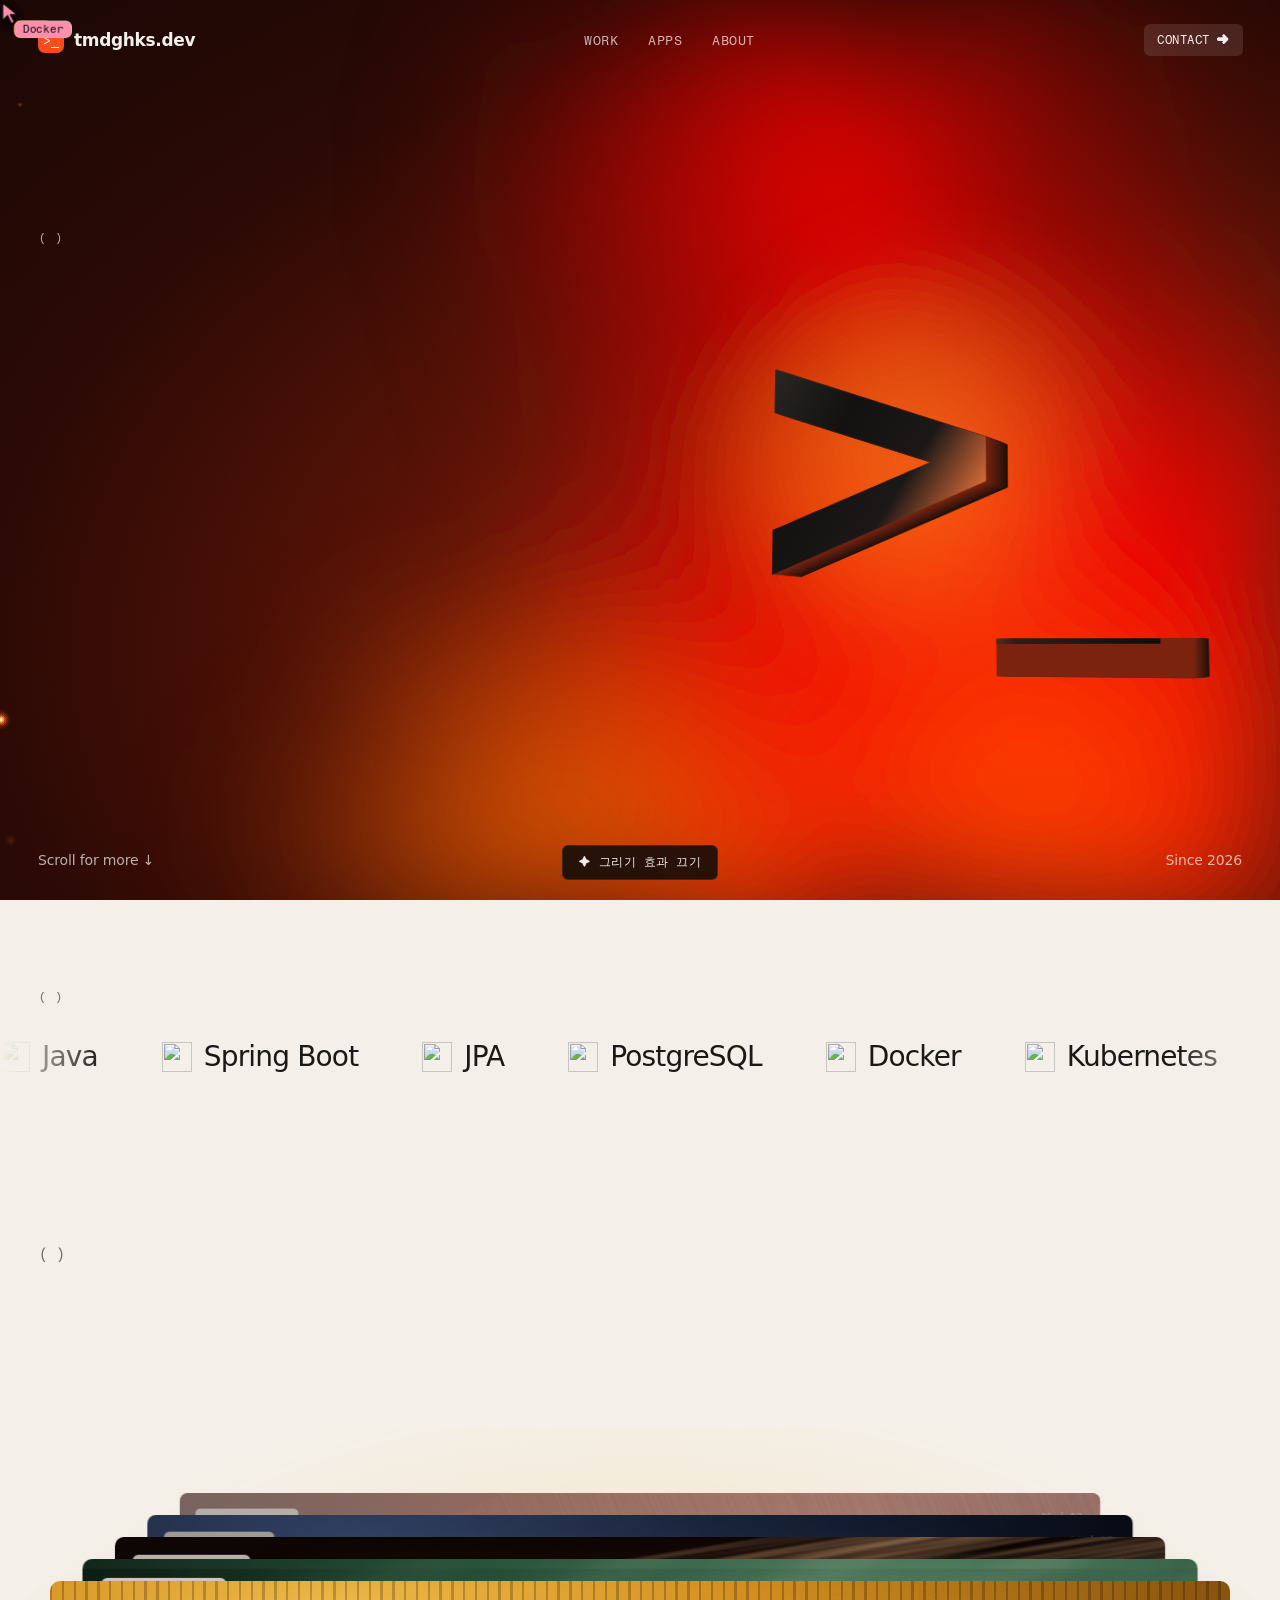
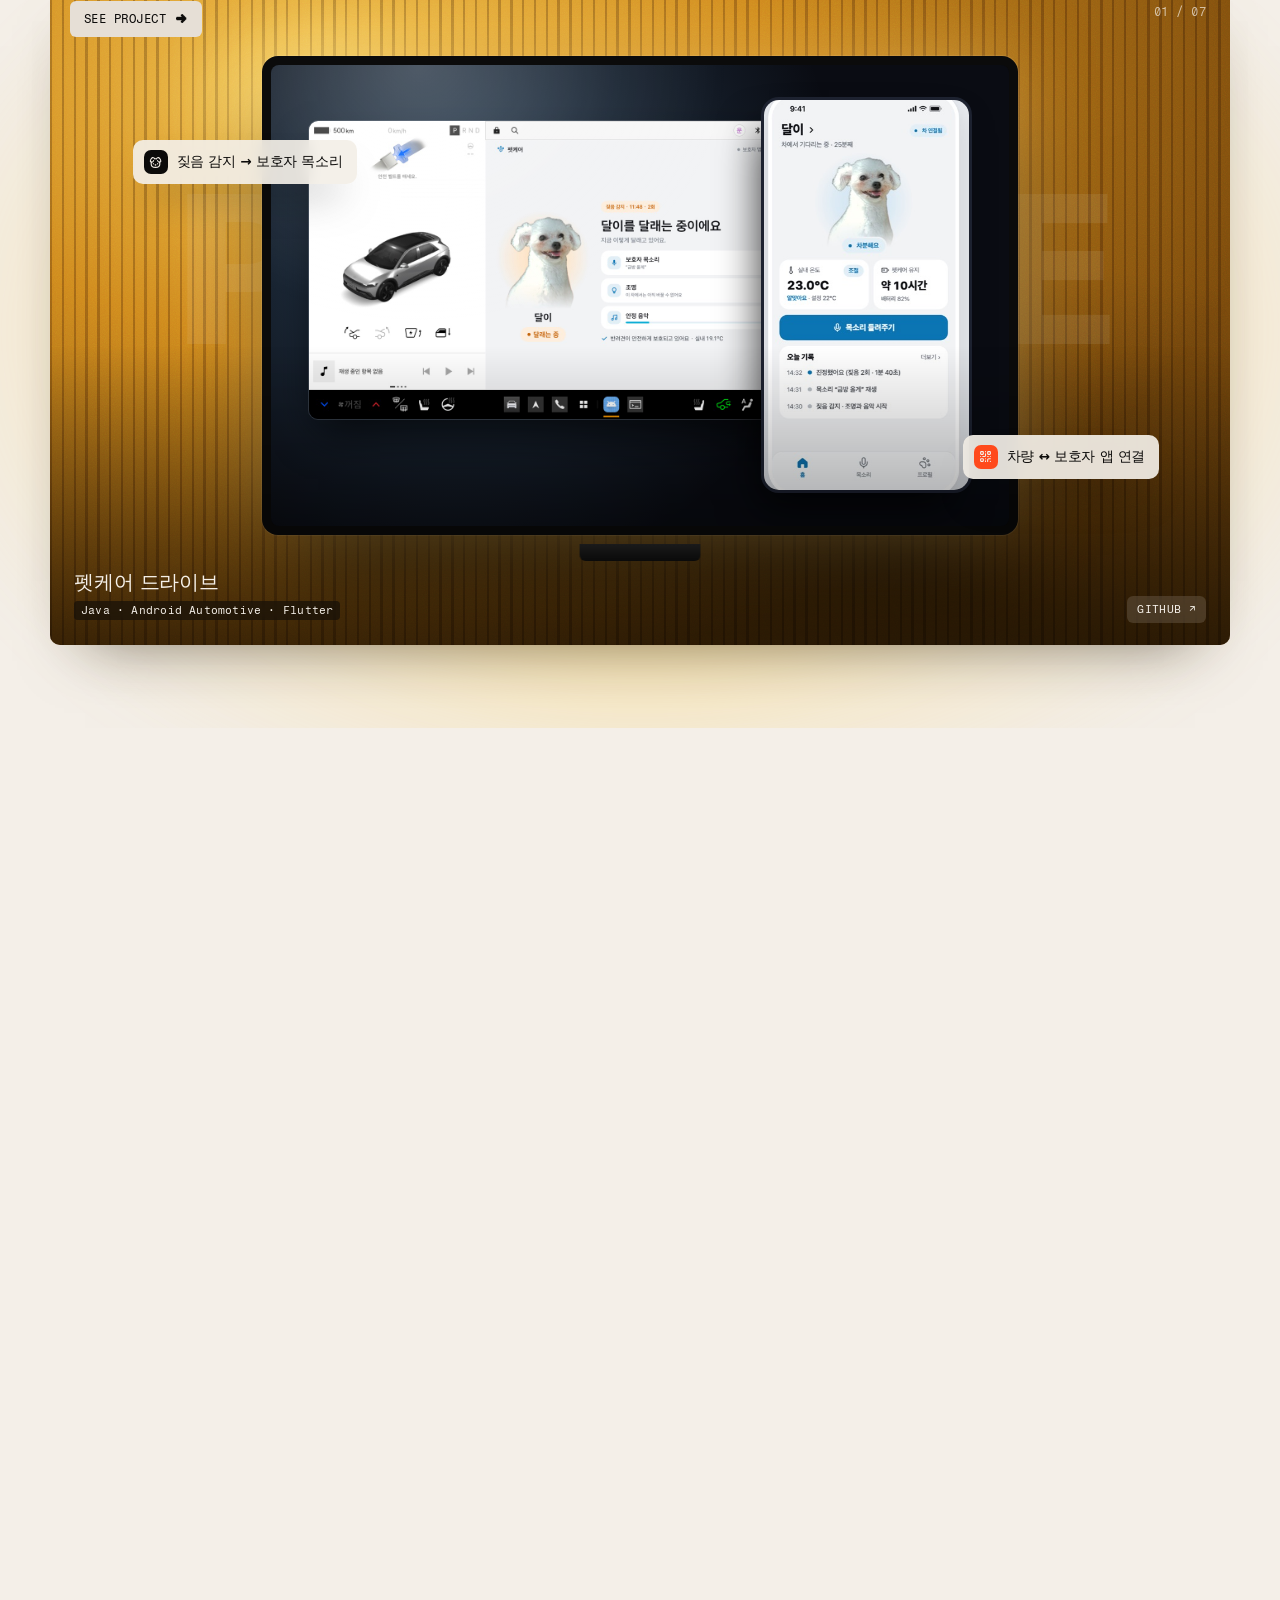
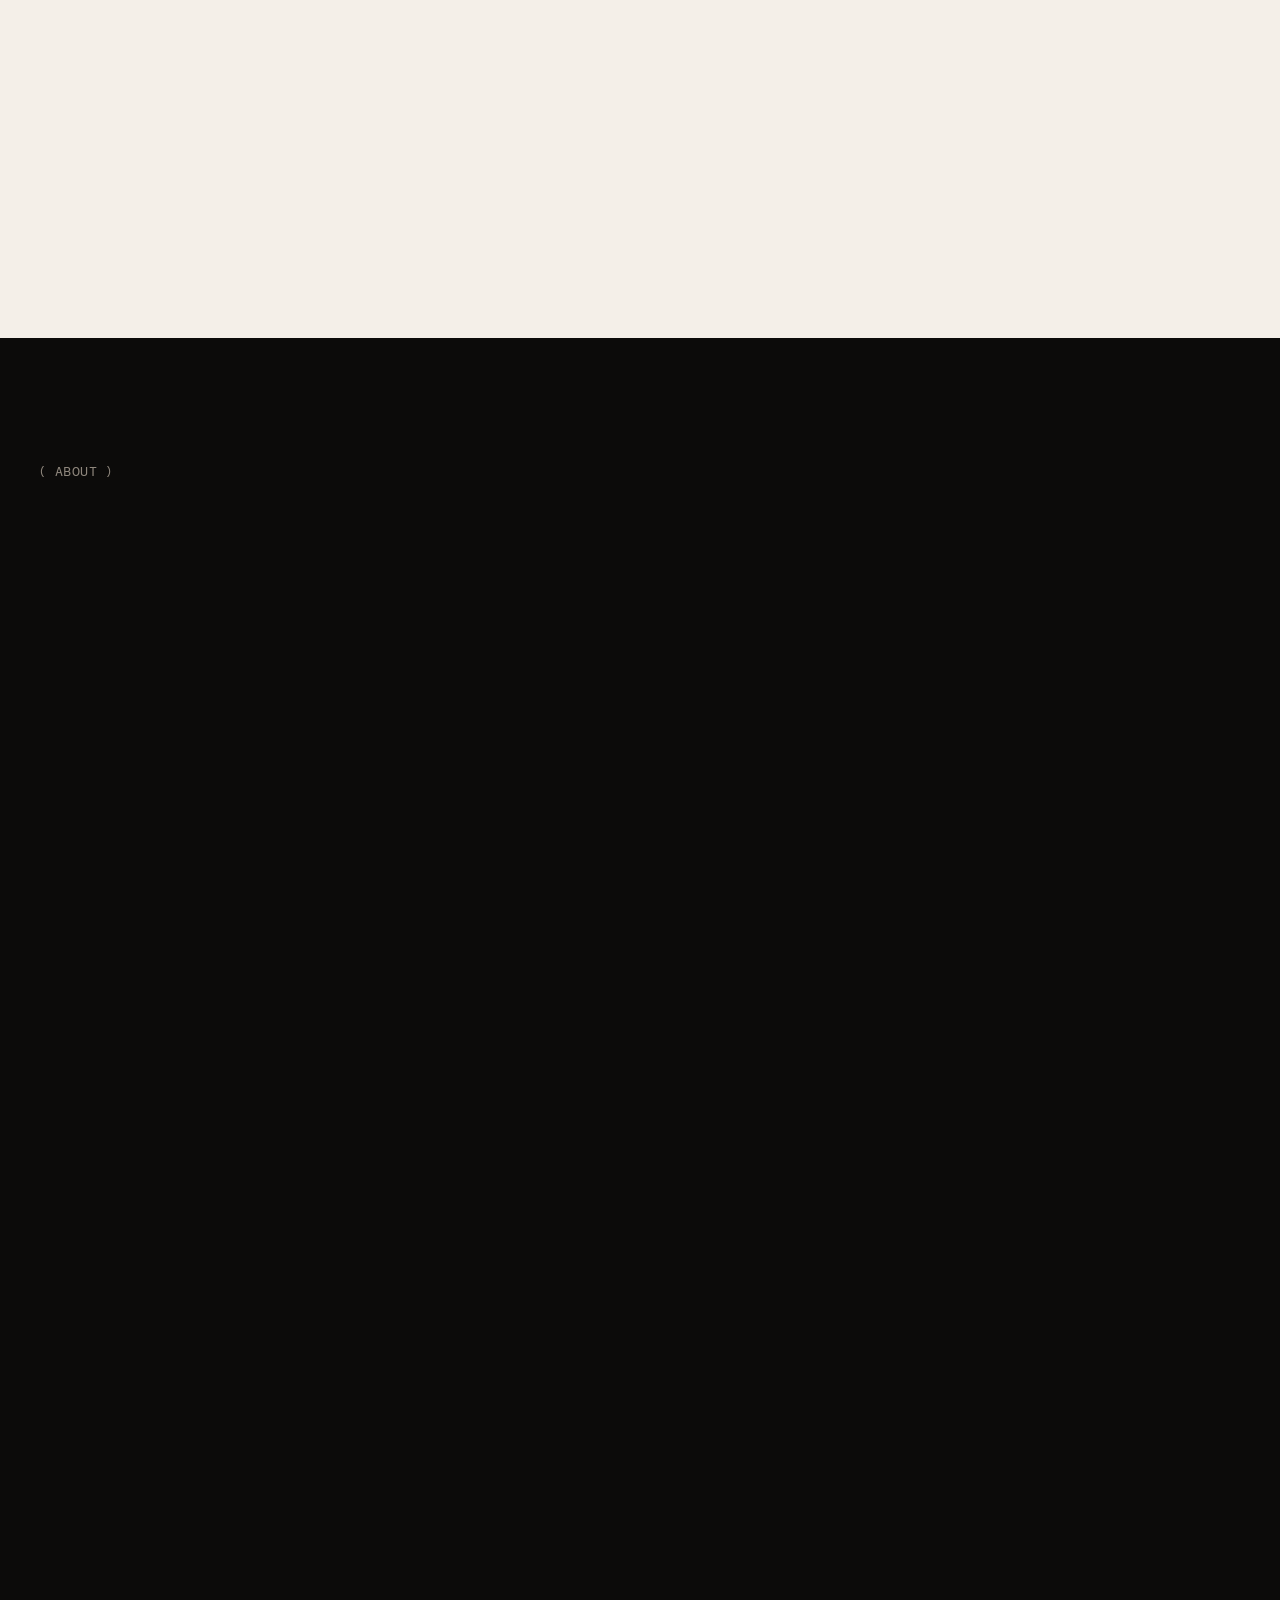
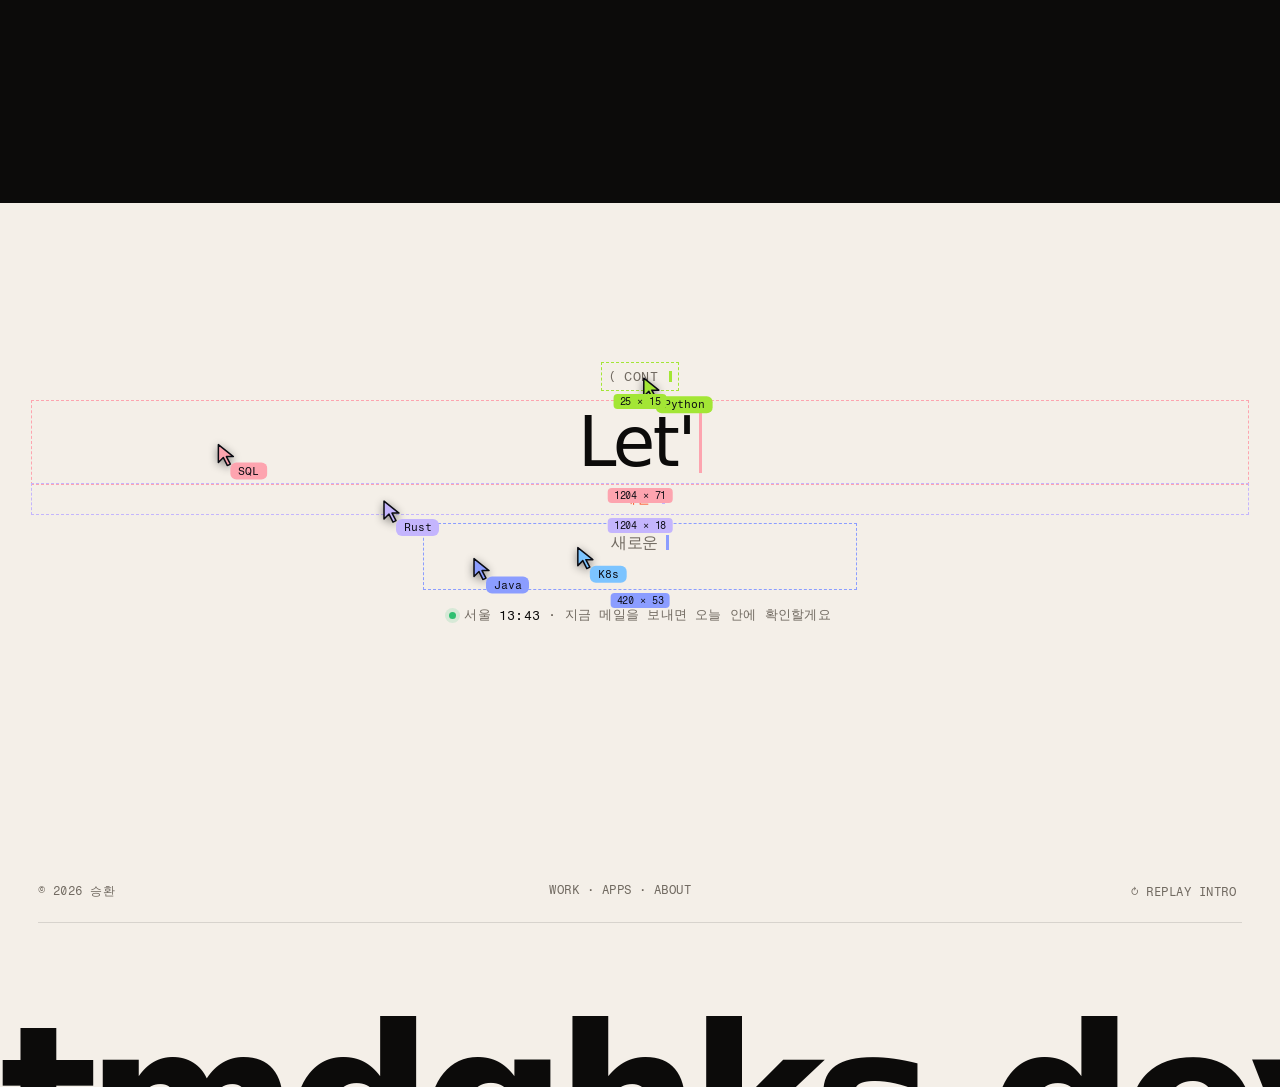
==== commit a7e59cbe: "About 칸이 스크롤을 여러 번 해야 나타나던 문제 수정" ====
--- a/index.html
+++ b/index.html
@@ -1023,7 +1023,7 @@
     entries.sort((a, b) => a.boundingClientRect.top - b.boundingClientRect.top).forEach((e) => {
       const t = byEl.get(e.target);
       if (e.isIntersecting) {
-        if (t.state === "hidden") { t.state = "queued"; queue.push(t); }
+        if (t.state === "hidden") { t.state = "queued"; queue.push(t); if (t.speed < 1) setTimeout(() => { if (t.state === "queued") { queue.splice(queue.indexOf(t), 1); reveal(t); } }, 900); }
       } else if (t.state === "queued") {
         queue.splice(queue.indexOf(t), 1); t.state = "hidden";
       } else if (t.state === "done") {
@@ -1113,7 +1113,7 @@
         reveal(t);
         // 그리는 동안 화면 밖으로 나갔다면 바로 지워 두기
         const r = el.getBoundingClientRect();
-        if (r.bottom < 0 || r.top > innerHeight) hide(t);
+        if (r.bottom < 0 || r.top > innerHeight * 1.25) hide(t); // 관찰 영역(아래 25%)과 같은 기준으로
       }
     }
   }
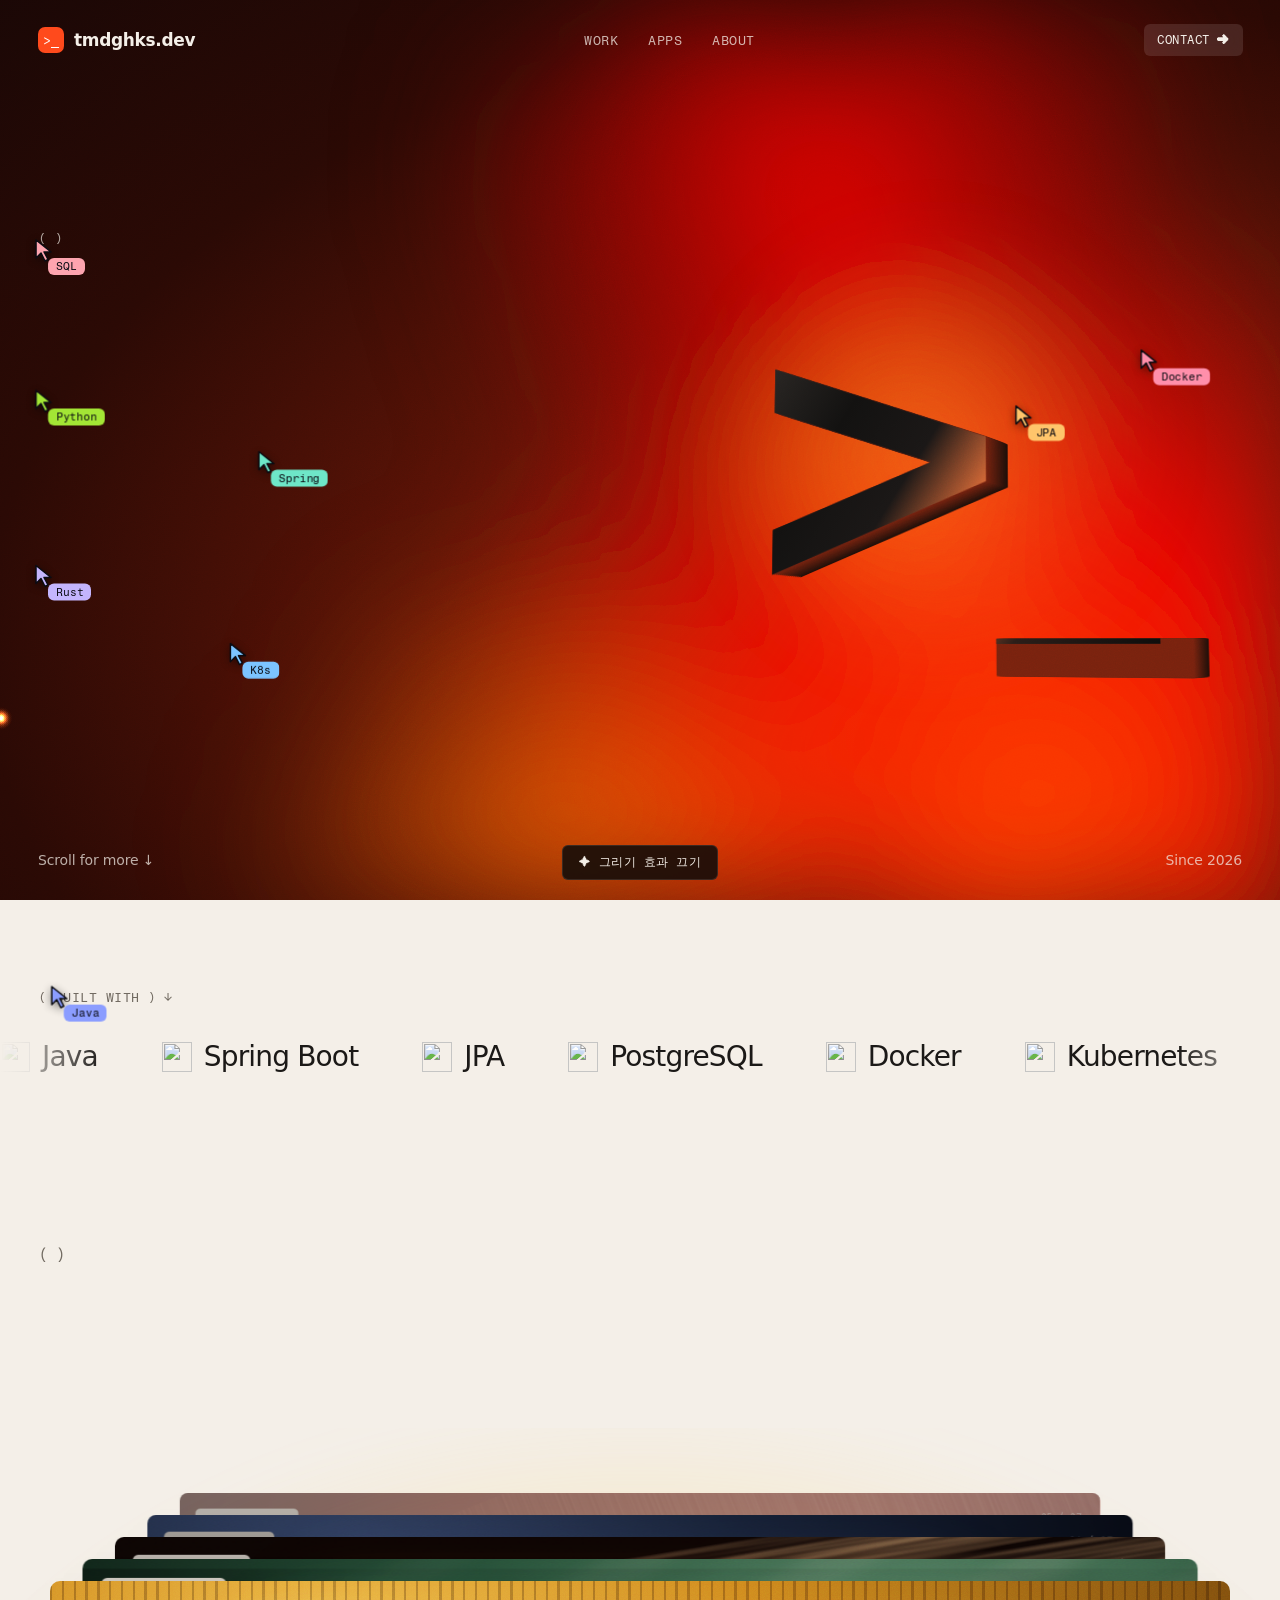
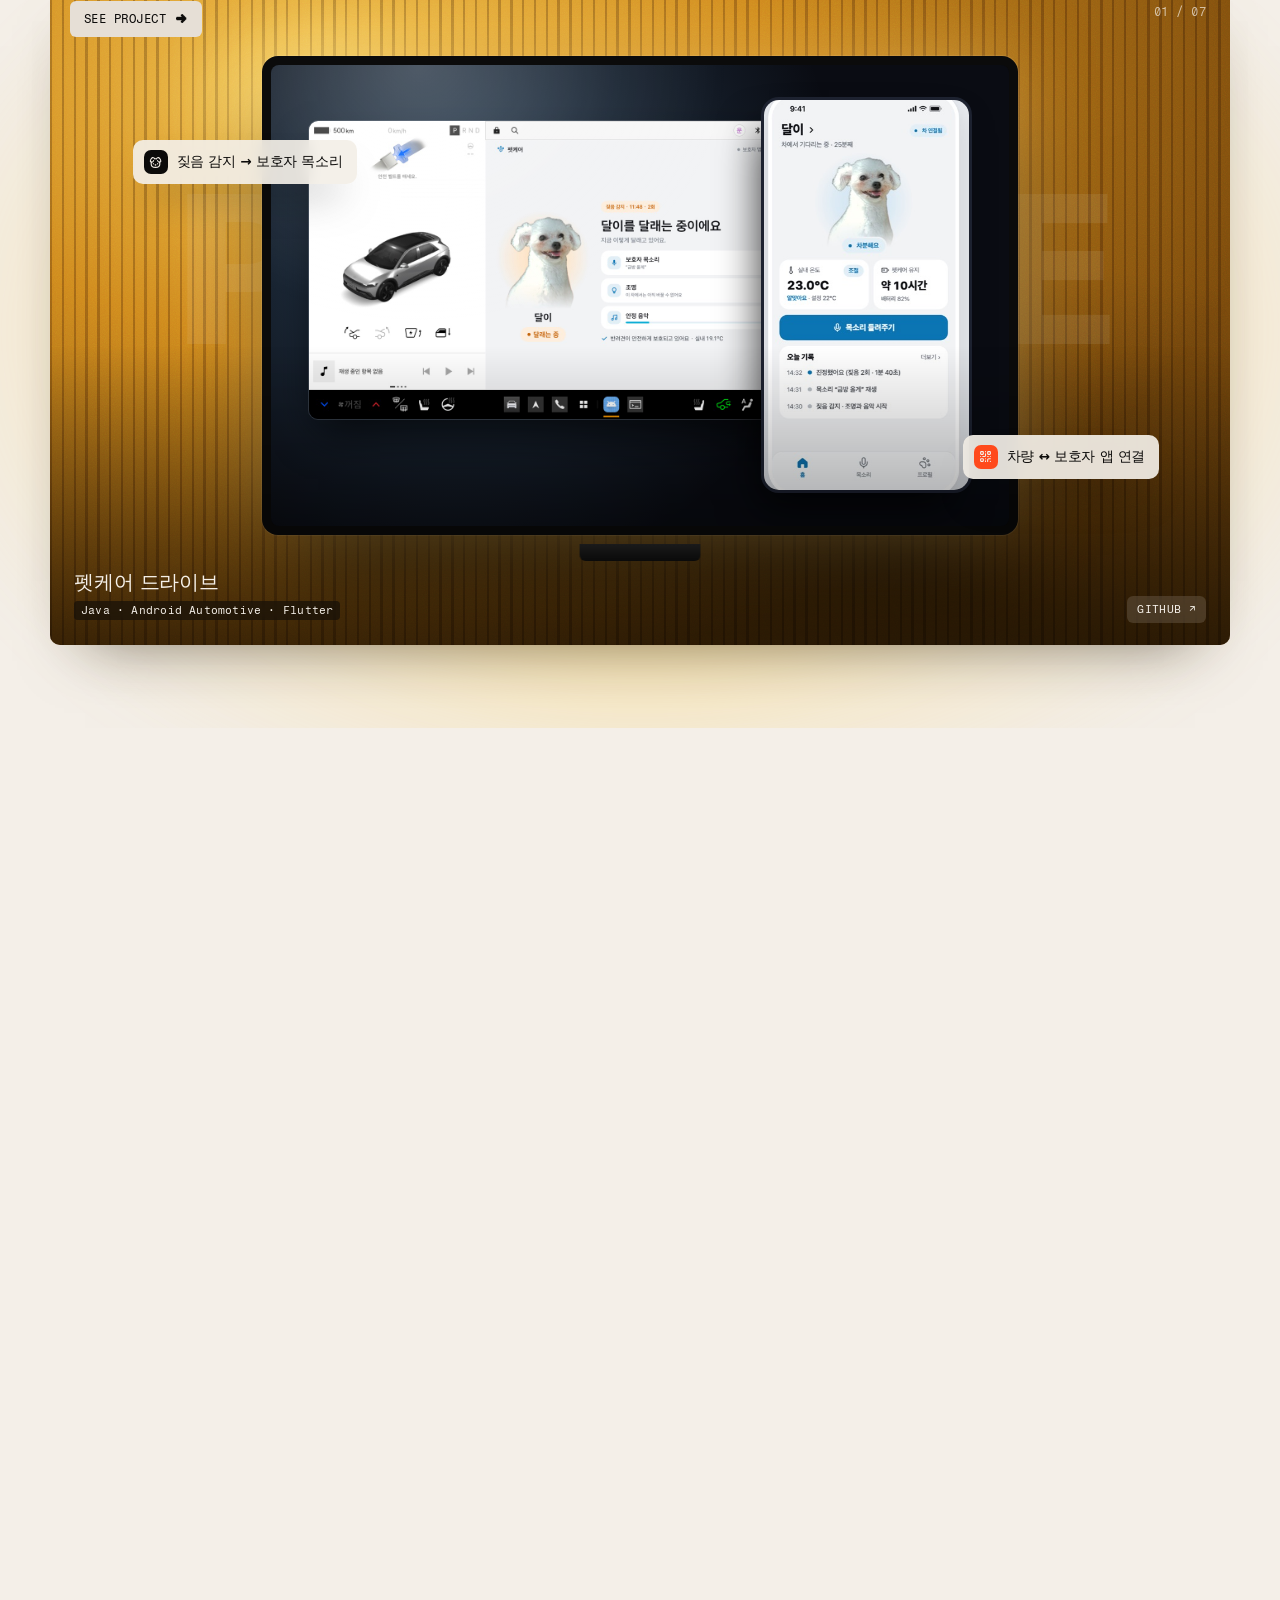
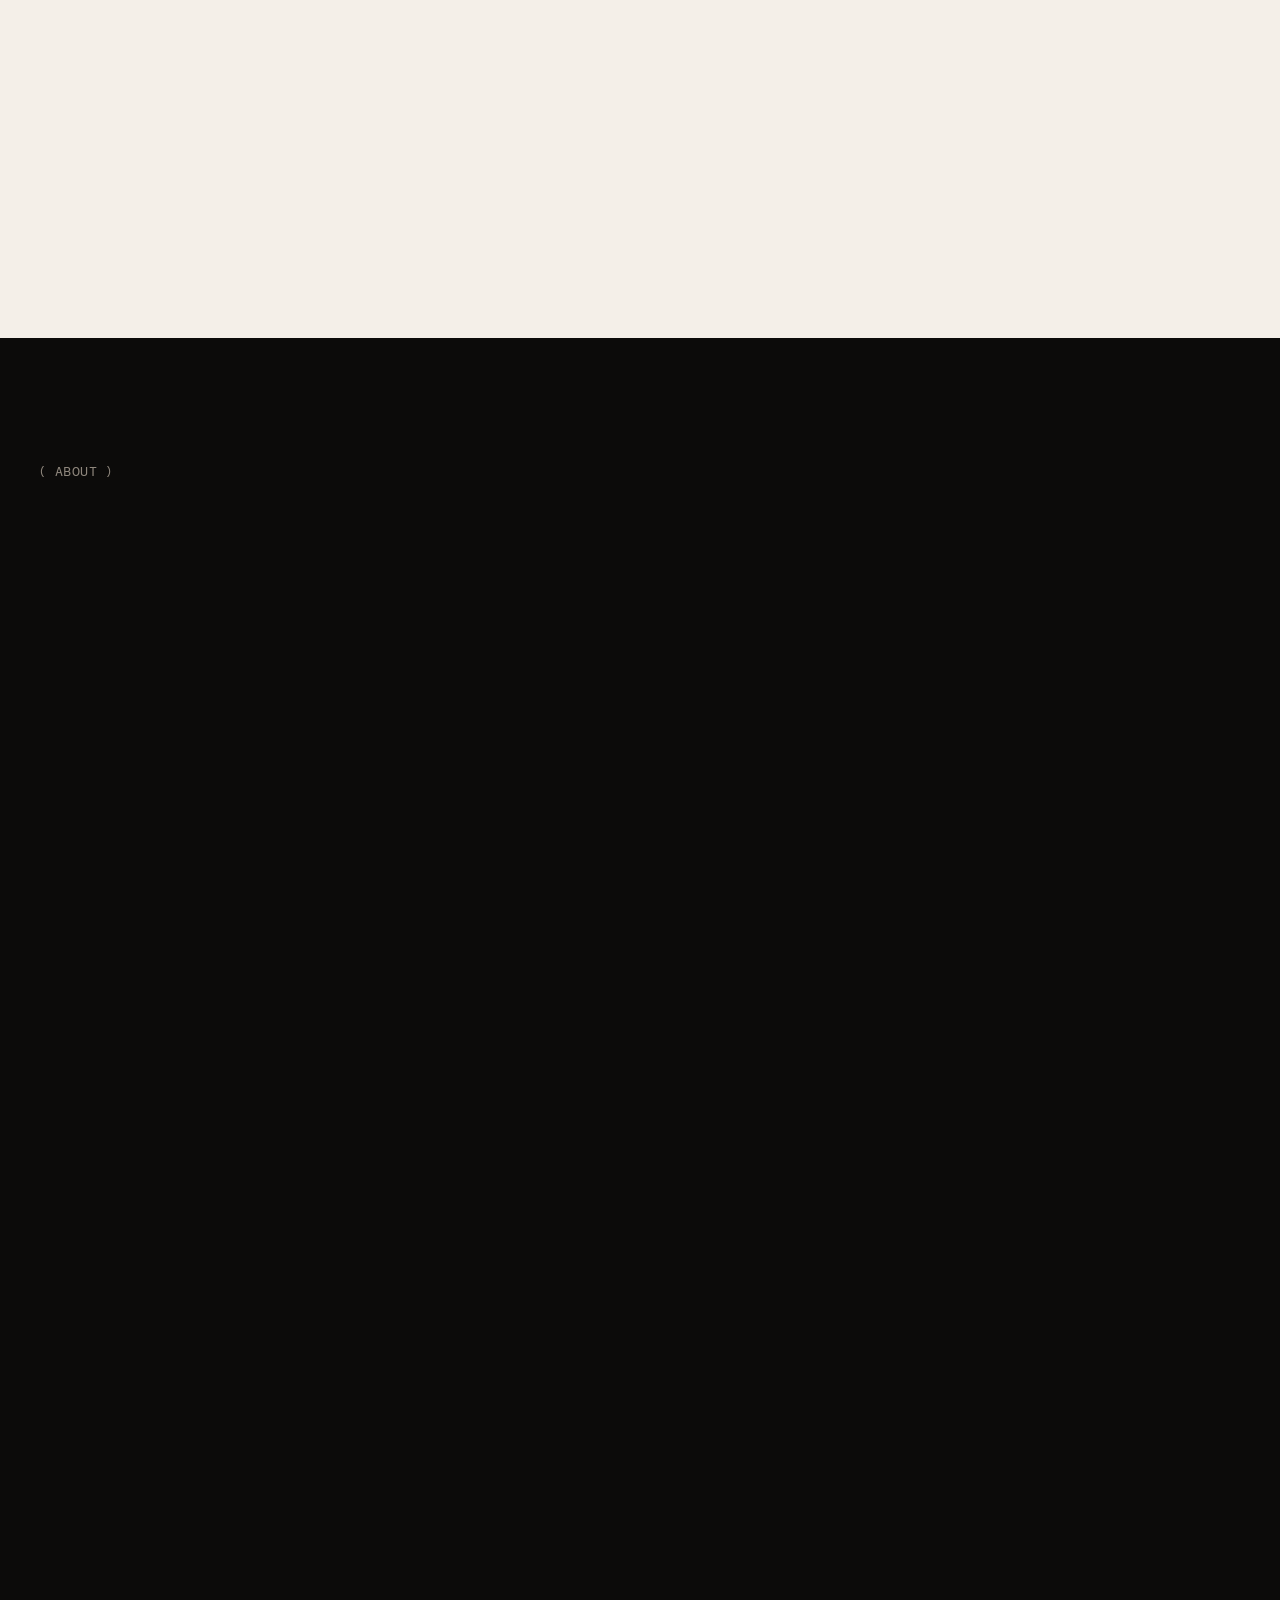
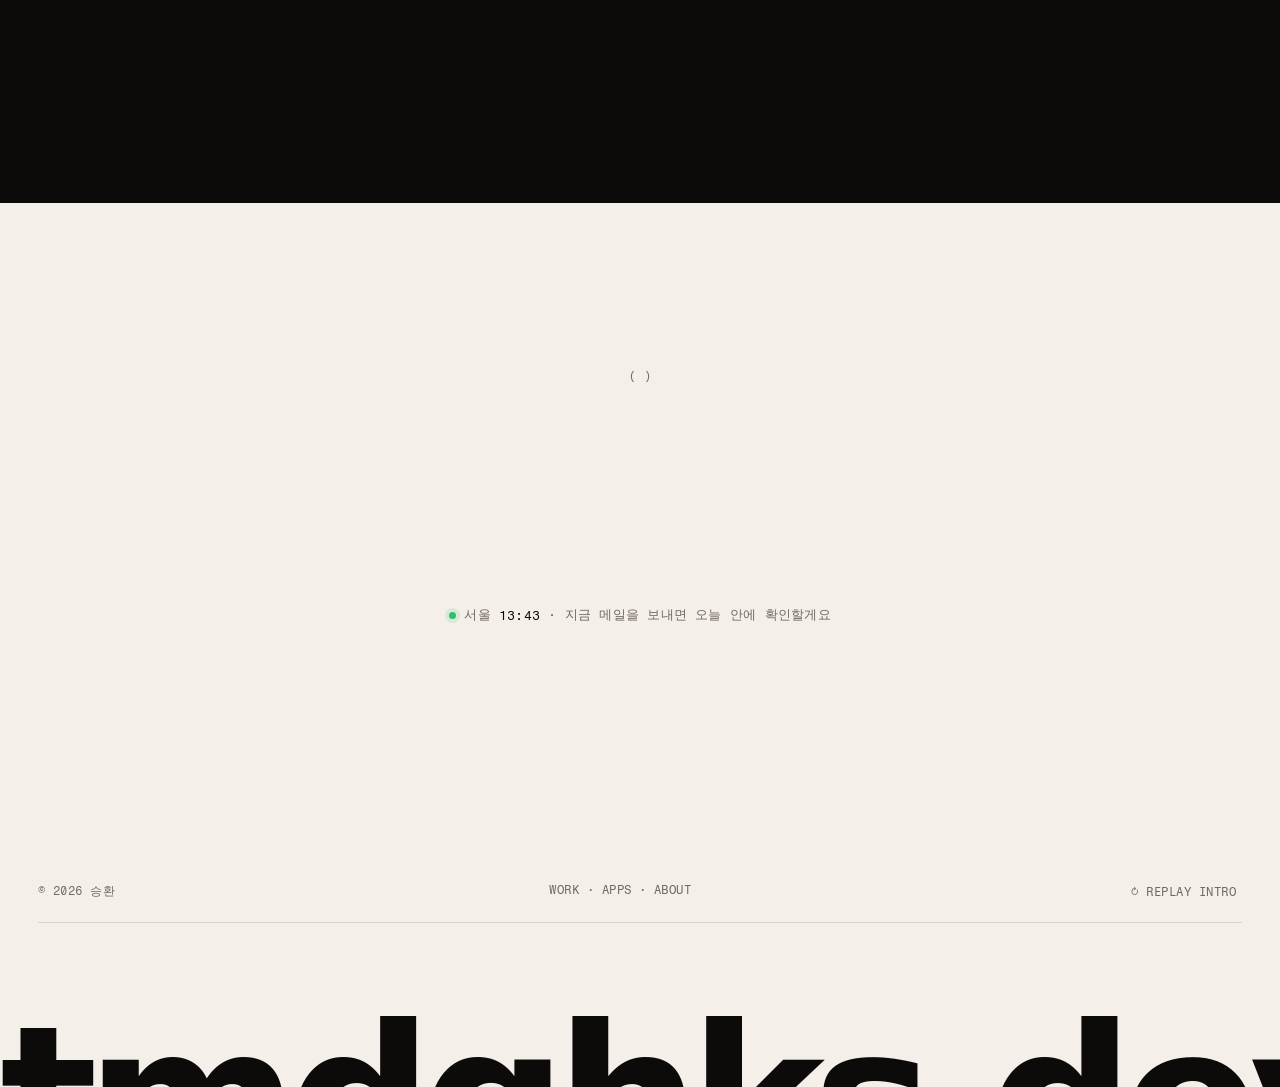
==== commit 1d893f34: "About 커밋 수를 GitHub에서 실시간으로" ====
--- a/index.html
+++ b/index.html
@@ -281,6 +281,8 @@
   .stat b { font: 400 68px/1 var(--sans); letter-spacing: -.045em; }
   .stat b.kr { font: 600 58px/1 var(--kr); letter-spacing: -.06em; }
   .stat b small { position: relative; top: -.95em; font-size: .45em; color: var(--hot); margin-left: 2px; font-weight: 500; }
+  .live-dot { display: inline-block; width: 6px; height: 6px; margin-left: 6px; vertical-align: 1px; border-radius: 50%; background: #8ee3b0; animation: pulse 2s infinite; }
+  #commitWhen { color: var(--muted-d); font: 400 11px var(--mono); }
   .stat p { margin-top: 12px; color: #bdb5aa; font-size: 14px; line-height: 1.5; letter-spacing: -.02em; }
 
   /* 실시간 커밋 */
@@ -572,7 +574,7 @@
       <div class="tile stat" data-swarm="drop"><p class="k">Projects</p><div><b>7<small>+</small></b><p>직접 만들고 배포한 프로젝트</p></div></div>
       <div class="tile stat" data-swarm="drop"><p class="k">Platforms</p><div><b>5</b><p>치지직 하나를 웹·PC·폰 다섯 곳에</p></div></div>
       <div class="tile stat" data-swarm="drop"><p class="k">Award</p><div><b class="kr">은상</b><p>AI 드론경진대회</p></div></div>
-      <div class="tile stat" data-swarm="drop"><p class="k">Commits · 2026</p><div><b>300<small>+</small></b><p>올해 GitHub에 올린 커밋</p></div></div>
+      <div class="tile stat" data-swarm="drop"><p class="k"><span id="commitYear">Commits · 2026</span> <span class="live-dot" id="commitLive" hidden></span></p><div><b id="commitNum">300<small>+</small></b><p>올해 GitHub에 올린 커밋 <span id="commitWhen"></span></p></div></div>
 
       <div class="tile log" data-swarm="drop">
         <div class="bar"><i></i><i></i><i></i><span class="k">오늘의 커밋 · git log --today</span><span class="ping"><i></i>GitHub</span></div>
@@ -1416,15 +1418,16 @@
   document.querySelectorAll(".stat b").forEach((b) => {
     const node = [...b.childNodes].find((n) => n.nodeType === 3 && /\d/.test(n.nodeValue));
     if (!node) return;
-    const m = node.nodeValue.match(/(\d+)(.*)/), target = +m[1], rest = m[2];
-    let done = false;
-    const run = () => {
-      if (done) return; done = true;
-      if (still) return;
+    const m = node.nodeValue.match(/(\d+)(.*)/), rest = m[2];
+    let target = +m[1], done = false;
+    const anim = (from, to) => {
       const t0 = performance.now(), dur = 1300;
-      const step = (now) => { const k = clamp((now - t0) / dur, 0, 1), e = 1 - Math.pow(1 - k, 3); node.nodeValue = Math.round(target * e) + rest; if (k < 1) requestAnimationFrame(step); };
-      node.nodeValue = "0" + rest; requestAnimationFrame(step);
+      const step = (now) => { const k = clamp((now - t0) / dur, 0, 1), e = 1 - Math.pow(1 - k, 3); node.nodeValue = Math.round(from + (to - from) * e).toLocaleString("en-US") + rest; if (k < 1) requestAnimationFrame(step); };
+      requestAnimationFrame(step);
     };
+    const run = () => { if (done) return; done = true; if (still) { node.nodeValue = target.toLocaleString("en-US") + rest; return; } anim(0, target); };
+    // 실시간 값이 오면 지금 숫자에서 새 숫자로 이어서 센다
+    b.countTo = (v) => { const cur = parseInt(node.nodeValue.replace(/,/g, "")) || 0; target = v; if (done) still ? (node.nodeValue = v.toLocaleString("en-US") + rest) : anim(cur, v); };
     const tile = b.closest(".tile");
     new IntersectionObserver((es, io) => {
       if (!es[0].isIntersecting) return;
@@ -1433,6 +1436,28 @@
       wait();
     }, { threshold: .4 }).observe(tile);
   });
+
+  // 커밋 수 실시간: 올해 tmdghks-dev가 공개 저장소에 올린 커밋 수 (GitHub 검색, 10분 캐시)
+  (async () => {
+    const b = document.getElementById("commitNum"); if (!b) return;
+    const y = new Intl.DateTimeFormat("en-US", { timeZone: "Asia/Seoul", year: "numeric" }).format(new Date());
+    document.getElementById("commitYear").textContent = "Commits · " + y;
+    const key = "gh:count:" + y;
+    let hit = null; try { hit = JSON.parse(sessionStorage.getItem(key)); } catch {}
+    let n = hit && Date.now() - hit.t < 600000 ? hit.n : null;
+    if (n == null) {
+      try {
+        const r = await fetch(`https://api.github.com/search/commits?q=${encodeURIComponent(`author:tmdghks-dev author-date:>=${y}-01-01`)}&per_page=1`, { headers: { Accept: "application/vnd.github+json" } });
+        if (!r.ok) return;                       // 실패하면 기본값(300+)을 그대로 둔다
+        n = (await r.json()).total_count;
+        try { sessionStorage.setItem(key, JSON.stringify({ t: Date.now(), n })); } catch {}
+      } catch { return; }
+    }
+    b.querySelector("small")?.remove();          // 정확한 실제 숫자라 + 는 뗀다
+    b.countTo(n);
+    document.getElementById("commitLive").hidden = false;
+    document.getElementById("commitWhen").textContent = "· 실시간";
+  })();
 
   // 4. About 물결 커튼
   const about = document.getElementById("about"), top = document.getElementById("curtTop"), bot = document.getElementById("curtBot");
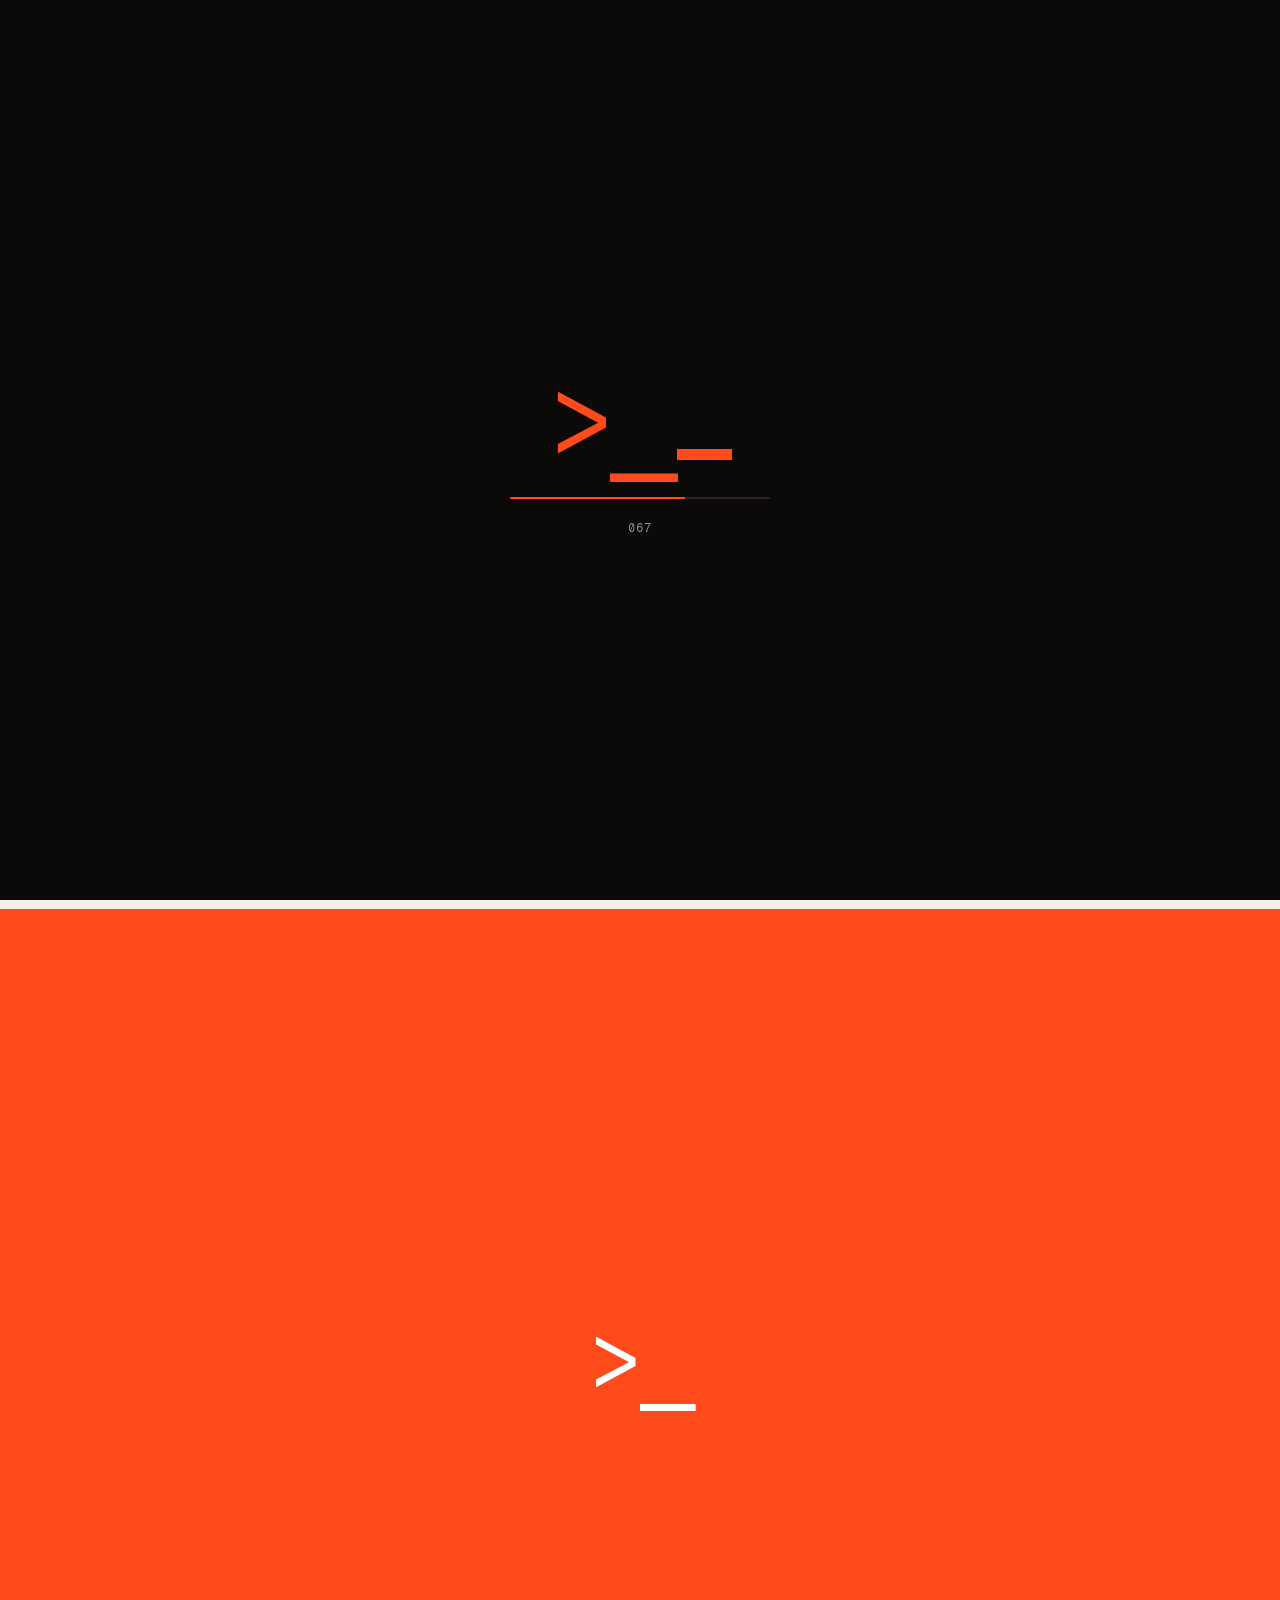
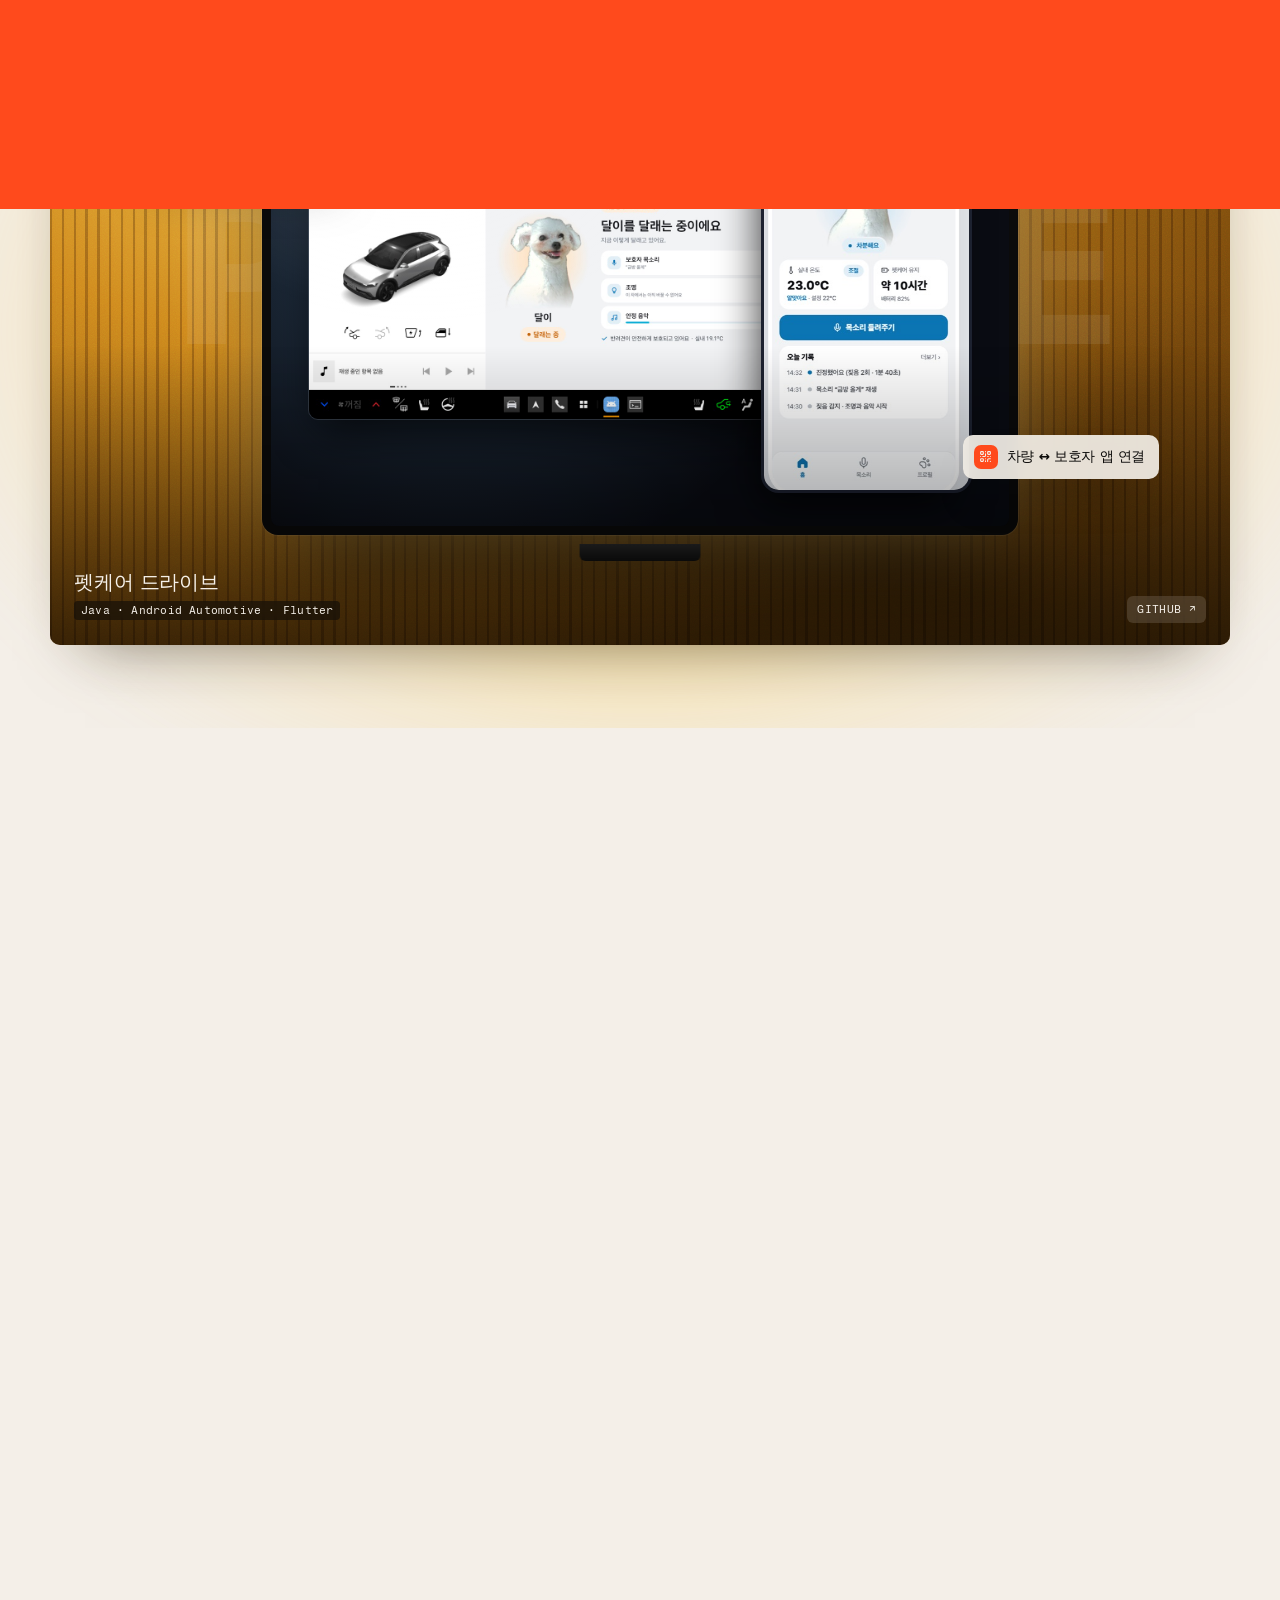
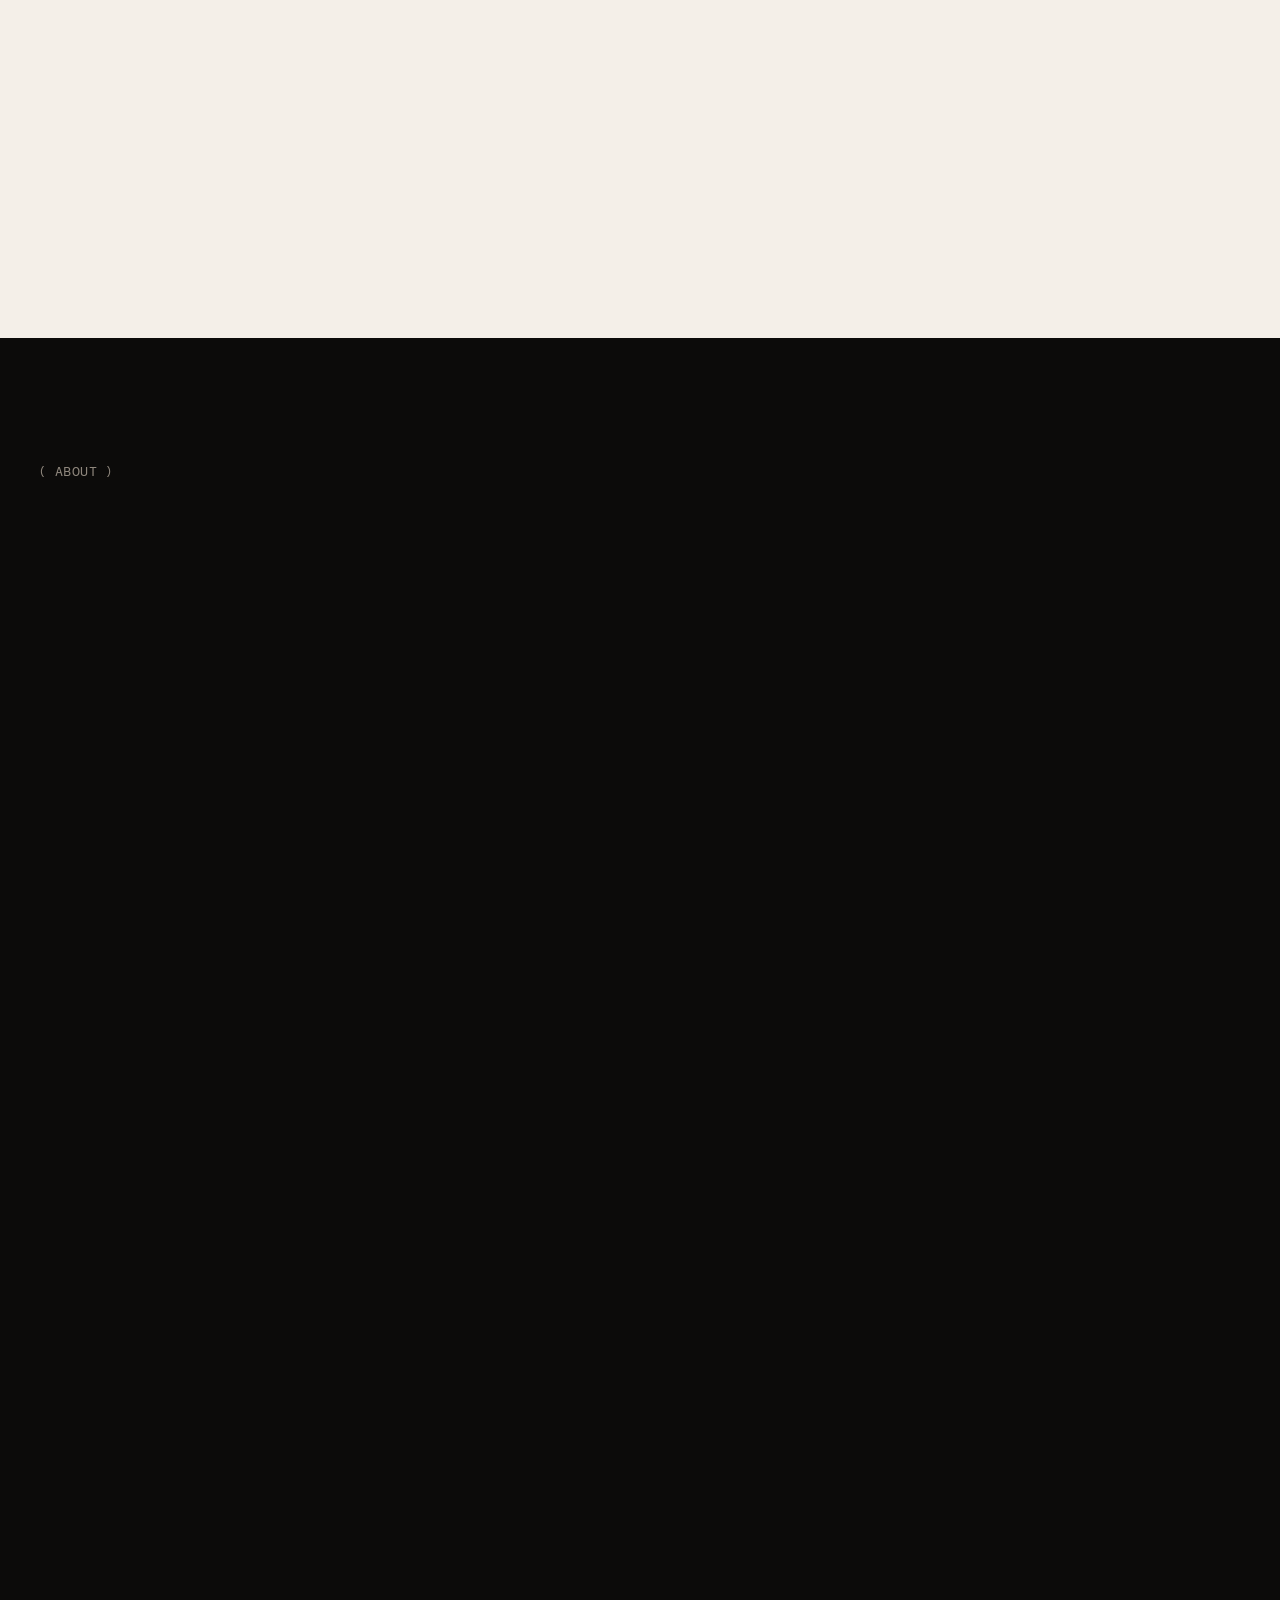
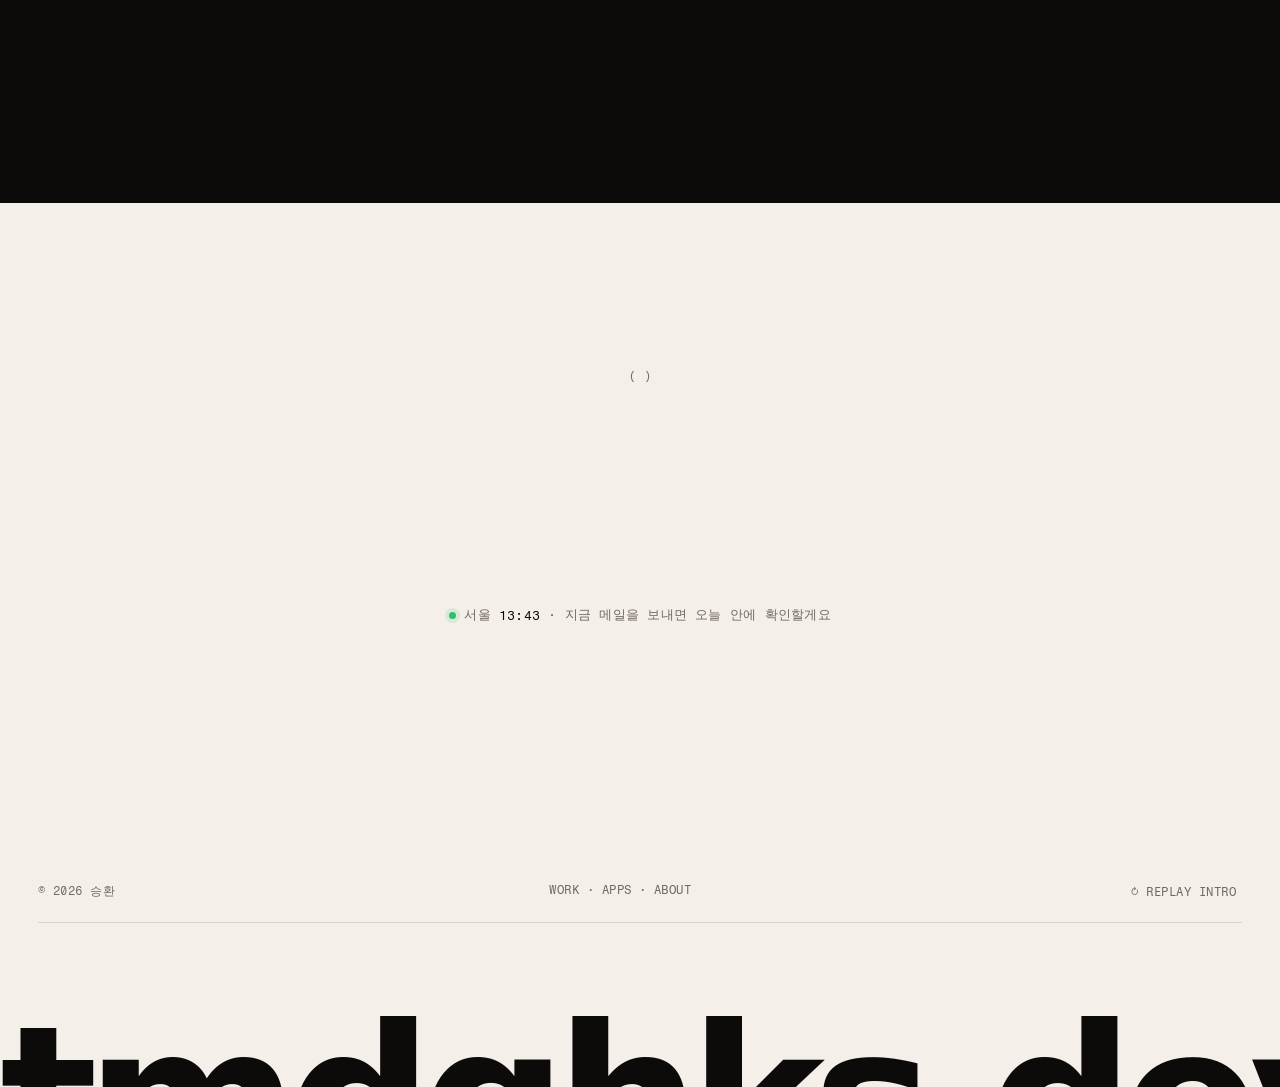
==== commit c29be2fd: "마지막 커밋 시각, 페이지 전환, 첫 방문 로딩, 다크/라이트 전환, 영어 버전" ====
--- a/index.html
+++ b/index.html
@@ -5,6 +5,7 @@
 <meta name="viewport" content="width=device-width, initial-scale=1">
 <title>승환 — Backend Engineer</title>
 <meta name="description" content="설계부터 배포, 트래픽 대응까지. 백엔드 개발자 승환의 포트폴리오">
+<script src="/site.js"></script>
 <meta name="theme-color" content="#0b0a09">
 <link rel="icon" href="/favicon.svg">
 <meta property="og:title" content="승환 — Backend Engineer">
@@ -488,9 +489,132 @@
   .wordmark i { font-style: normal; display: inline-block; color: color-mix(in srgb, var(--hot) calc(var(--h, 0) * 100%), var(--ink));
     transform: translateY(calc(var(--h, 0) * -6%)); transition: color .25s, transform .25s; }
   .wordmark b i { color: var(--hot); }
+
+  /* 로딩 화면 */
+  .loader { position: fixed; inset: 0; z-index: 250; display: grid; place-content: center; justify-items: center; gap: 22px; background: #0c0a09; color: #f4efe8;
+    transition: transform .7s cubic-bezier(.7,0,.2,1); }
+  .loader.out { transform: translateY(-101%); }
+  .ld-mk { font: 400 clamp(56px, 10vw, 110px)/1 var(--mono); color: var(--hot); letter-spacing: -.05em; display: flex; align-items: center; }
+  .ld-mk i { width: .5em; height: .1em; margin-left: .04em; background: var(--hot); align-self: flex-end; margin-bottom: .14em; animation: bl .8s steps(1) infinite; }
+  .ld-bar { width: min(260px, 60vw); height: 2px; background: rgba(244,239,232,.12); overflow: hidden; border-radius: 2px; }
+  .ld-bar i { display: block; height: 100%; background: var(--hot); transform-origin: 0 50%; transform: scaleX(0); }
+  #ldPct { font: 400 12px var(--mono); letter-spacing: .1em; color: rgba(244,239,232,.6); font-weight: 400; }
 </style>
 </head>
-<body>
+<body data-i18n-page>
+<script>
+// 영어 버전: 화면의 한글 문구를 영어로 바꾼다 (메인 페이지만). 스웜이 글자를 잡기 전에 실행해야 한다.
+(() => {
+  const EN = document.documentElement.dataset.lang === "en";
+  const D = {
+    "설계부터 배포, 트래픽 대응까지. 끝까지 돌아가는 서비스를 만드는 백엔드 개발자 승환입니다.": "From design to deployment to handling traffic. I'm Seunghwan, a backend engineer who builds services that keep running.",
+    "만들고, 띄우고,": "Built, shipped,", "버텨본 것들": "and kept alive",
+    "코드에서 끝나지 않고 실제 주소에서 돌아가는 서비스를 만듭니다. 스크롤하면 한 장씩 넘어가요.": "Not code that stops on my laptop, but services running at real addresses. Scroll to flip through them.",
+    "짖음 감지 → 보호자 목소리": "Bark detected → owner's voice", "차량 ↔ 보호자 앱 연결": "Car ↔ owner app pairing",
+    "집 · 맥북 + 모니터": "Home · MacBook + monitor", "외출 · 맥북만": "Out · MacBook only",
+    "단축키로 여는 원형 메뉴": "Radial menu on a hotkey", "모니터 구성마다 창 배치": "Window layout per display setup",
+    "WebSocket 실시간 채팅": "Real-time chat over WebSocket", "백엔드 면접 152문항": "152 backend interview questions",
+    "가입 없이 바로 연습": "Practice without signing up", "프론트·백 모두 Rust": "Rust on both front and back",
+    "숫자형 짧은 주소": "Short numeric links", "AI 드론경진대회 은상": "Silver prize, AI drone competition", "OpenCV 원 마커 인식": "Circle marker detection with OpenCV",
+    "실제 운영 중인 사이트": "Live, in production", "Firebase 서버리스": "Serverless on Firebase",
+    "펫케어 드라이브": "PetCare Drive", "치지직 클론": "Chzzk Clone", "숫자형 단축 URL": "Numeric Short URL", "Tello 정밀 착륙": "Tello Precision Landing", "루아흐 상담센터": "Ruach Counseling Center",
+    "방송 화질 미쳤다": "the stream quality is insane", "5,000원 후원!": "donated ₩5,000!", "지연 거의 없네요": "almost zero delay", "ㅋㅋㅋㅋ 레전드": "lol legendary", "달이": "dali", "클릭 382": "382 clicks",
+    "Q. N+1 문제는 왜 생기나요?": "Q. Why does the N+1 problem happen?",
+    "연관 엔티티를 지연 로딩하면 목록 1번 조회 뒤 각 항목마다 추가 쿼리가 N번 나갑니다. fetch join이나 @EntityGraph로 해결합니다.": "With lazy loading, one list query is followed by N extra queries, one per item. Fix it with a fetch join or @EntityGraph.",
+    "만드는 데서 끝내지 않고,": "I don't stop at building,", "운영까지 합니다": "I run it too",
+    "승환": "Seunghwan", "승": "S",
+    "안녕하세요, 승환이에요.": "Hi, I'm Seunghwan.",
+    "궁금한 게 생기면 일단 만들어 보는 편이에요. 드론 대회에 나가면서 영상 인식을 배웠고, 맥 앱을 만들면서 Swift를 익혔어요.": "When I'm curious about something, I build it. I learned computer vision for a drone competition, and Swift by building a Mac app.",
+    "배운 건 꼭 기록해 둬요. 부트캠프 과제도 전부 GitHub에 남겨 두고 있어요.": "I write down what I learn. Every bootcamp assignment is on GitHub.",
+    "같이 만드는 걸 좋아해요. 편하게 말 걸어 주세요.": "I like building with others. Feel free to say hi.",
+    "서울에서 만들어,": "Made in Seoul,", "어디서든 열립니다": "opens anywhere",
+    "직접 만들고 배포한 프로젝트": "projects built and shipped", "치지직 하나를 웹·PC·폰 다섯 곳에": "one app on web, PC and phones, five places",
+    "은상": "Silver", "AI 드론경진대회": "AI drone competition", "올해 GitHub에 올린 커밋": "commits pushed to GitHub this year", "· 실시간": "· live",
+    "오늘의 커밋 · git log --today": "Today's commits · git log --today", "GitHub에서 오늘 기록을 불러오는 중…": "Loading today's commits from GitHub…",
+    "모니터를 꽂고 빼도 창이 제자리로 · 베타": "Windows snap back when you plug in a monitor · beta", "베타 써보기": "Try the beta",
+    "프로젝트에서 실제로 쓴 도구": "tools I've actually shipped with",
+    "*메일 한 통이면 충분해요": "*one email is enough", "새로운 기회와 협업 제안을 기다리고 있어요. 보통 하루 안에 답장합니다.": "Open to new roles and collaborations. I usually reply within a day.",
+    "서울": "Seoul", "· 지금 메일을 보내면": "· email now and I'll", "오늘 안에 확인할게요": "read it today", "아침에 확인할게요": "read it in the morning",
+    "© 2026 승환": "© 2026 Seunghwan", "✦ 그리기 효과 끄기": "✦ Turn off drawing", " · 쓴 곳": " · used in",
+    "오늘은 아직 커밋이 없어요 · 최근 기록": "No commits yet today · recent ones", "지금은 GitHub 기록을 불러올 수 없어요 →": "Can't reach GitHub right now →", "방금 커밋": "Committed just now",
+  };
+  const RULES = [
+    [/^마지막 커밋 (\d+)분 전$/, (m) => `Last commit ${m[1]}m ago`], [/^마지막 커밋 (\d+)시간 전$/, (m) => `Last commit ${m[1]}h ago`],
+    [/^마지막 커밋 (\d+)일 전$/, (m) => `Last commit ${m[1]}d ago`], [/^✓ 오늘 커밋 (\d+\+?)개$/, (m) => `✓ ${m[1]} commits today`],
+  ];
+  window.T = (s) => {
+    if (!EN) return s;
+    if (s in D) return D[s];
+    for (const [re, f] of RULES) { const m = s.match(re); if (m) return f(m); }
+    return s;
+  };
+  window.Tnode = (root) => {
+    if (!EN) return;
+    const w = document.createTreeWalker(root, NodeFilter.SHOW_TEXT);
+    while (w.nextNode()) {
+      const n = w.currentNode, raw = n.nodeValue, t = raw.trim();
+      if (!t || !/[가-힣]/.test(t) || n.parentElement.closest("script, style, .gh-row .m")) continue;
+      const v = window.T(t); if (v !== t) n.nodeValue = raw.replace(t, v);
+    }
+  };
+  if (!EN) return;
+  document.documentElement.lang = "en";
+  document.title = "Seunghwan — Backend Engineer";
+  // 프로젝트 상세 창 내용
+  const P = {
+    petcare: { name: "PetCare Drive", short: "A car app that calms a dog left alone and alerts the owner's phone.", award: null,
+      desc: "Entry for the Hyundai Motor Group in-car app competition (team project). When a dog left in the car barks, the car app calms it with the owner's voice and soothing music, and streams cabin temperature and status to a Flutter guardian app.",
+      points: ["On-device bark detection (YAMNet) → owner's voice and calming music", "Cabin temperature monitoring and danger alerts", "Pair car and guardian app with one QR scan"] },
+    deskmode: { name: "DeskMode", short: "A Mac app that rearranges windows when you plug in or unplug a monitor.",
+      desc: "Dual monitors at home, a single MacBook at the café. DeskMode recognizes the connected displays and switches to the window layout you used with that setup. Radial menu on a hotkey or mouse button, smooth window animations, shipped as a beta.",
+      points: ["Remembers and restores window layouts and Dock state per display setup", "Moves other apps' windows via the Accessibility API, robust to reconnect jitter", "Custom radial menu, sliding window animation, offline Ed25519 licensing"] },
+    chzzk: { name: "Chzzk Clone", short: "Go live from a phone with chat and donations attached.",
+      desc: "A live streaming service: start a broadcast from a phone camera with real-time chat and donation payments. Runs 24/7 on an OCI server with Kubernetes autoscaling verified from 2 to 5 pods.",
+      points: ["Real-time chat and broadcasting over WebSocket", "Donations with Toss Payments", "Kubernetes HPA 2→5 pods, verified with k6 load tests"] },
+    interview: { name: "Interview Lab", short: "152 junior backend interview questions, no sign-up.",
+      desc: "152 questions for junior backend interviews across Java, Spring, JPA, SQL and CS, practiced right in the browser without an account.",
+      points: ["152 questions by category", "Works in the browser, no sign-up", "Hide-and-reveal answers for active recall"] },
+    shorturl: { name: "Numeric Short URL", short: "A short URL service built full-stack with Rust Dioxus.",
+      desc: "A numeric short URL service built with the Rust full-stack framework Dioxus, deployed on Railway behind Cloudflare.",
+      points: ["Turns long links into short numeric ones", "Dioxus full stack (Rust front and back)", "Railway deployment behind Cloudflare"] },
+    tello: { name: "Tello Precision Landing", award: "Silver prize, AI drone competition", short: "Finds a circle marker with OpenCV and lands on it.",
+      desc: "Finds a colored circle marker in the drone camera feed with OpenCV, corrects position by the offset from center, and lands precisely on it. Won the silver prize at the national university AI drone competition (3-person team, I built the vision-based landing).",
+      points: ["Real-time circle detection with HSV masks and Hough circles", "Proportional control on the center offset", "Lands only after 5 stable frames"] },
+    ruach: { name: "Ruach Counseling Center", short: "The live website of a psychoanalytic counseling center.",
+      desc: "Official website for a real counseling center client: about, booking and inquiries, notices and columns, and an admin mode so the client can edit content without a developer. Serverless on Firebase.",
+      points: ["Real client project with gathered requirements", "Booking, notices, columns and an in-page admin mode", "Firebase Hosting + Firestore, serverless"] },
+  };
+  window.__P_EN = P;
+})();
+</script>
+<div class="loader" id="loader" aria-hidden="true"><div class="ld-mk">&gt;_<i></i></div><div class="ld-bar"><i id="ldBar"></i></div><b id="ldPct">000</b></div>
+<script>
+// 로딩 화면: 이번 방문에서 처음일 때만. 글꼴·3D 모형이 준비되면 100%가 되고 걷힌다.
+(() => {
+  const el = document.getElementById("loader");
+  let seen = false; try { seen = sessionStorage.getItem("loaded") === "1"; } catch {}
+  const skip = seen || document.documentElement.classList.contains("pt-arrive") || matchMedia("(prefers-reduced-motion: reduce)").matches;
+  const done = () => { window.__loaderDone = true; dispatchEvent(new Event("loader:done")); };
+  if (skip) { el.remove(); done(); return; }
+  try { sessionStorage.setItem("loaded", "1"); } catch {}
+  const bar = document.getElementById("ldBar"), pct = document.getElementById("ldPct");
+  let shown = 0, goal = 0, ready = false;
+  const t0 = performance.now();
+  const ok = Promise.all([
+    document.fonts ? document.fonts.ready : Promise.resolve(),
+    new Promise((r) => { addEventListener("hero3d:ready", r, { once: true }); setTimeout(r, 2600); }),   // 3D가 늦으면 2.6초에 넘어간다
+    new Promise((r) => setTimeout(r, 900)),
+  ]).then(() => (ready = true));
+  (function tick(now) {
+    goal = ready ? 100 : Math.min(92, (now - t0) / 22);
+    shown += (goal - shown) * .12;
+    if (ready && goal - shown < .6) shown = 100;
+    bar.style.transform = `scaleX(${shown / 100})`; pct.textContent = String(Math.round(shown)).padStart(3, "0");
+    if (shown >= 100) { el.classList.add("out"); setTimeout(() => el.remove(), 700); done(); return; }
+    requestAnimationFrame(tick);
+  })(t0);
+})();
+</script>
 
 <nav>
   <div class="wrap">
@@ -577,7 +701,7 @@
       <div class="tile stat" data-swarm="drop"><p class="k"><span id="commitYear">Commits · 2026</span> <span class="live-dot" id="commitLive" hidden></span></p><div><b id="commitNum">300<small>+</small></b><p>올해 GitHub에 올린 커밋 <span id="commitWhen"></span></p></div></div>
 
       <div class="tile log" data-swarm="drop">
-        <div class="bar"><i></i><i></i><i></i><span class="k">오늘의 커밋 · git log --today</span><span class="ping"><i></i>GitHub</span></div>
+        <div class="bar"><i></i><i></i><i></i><span class="k">오늘의 커밋 · git log --today</span><span class="ping"><i></i><span id="lastCommit">GitHub</span></span></div>
 <pre><span class="p">$</span> git log --today <span class="c">--author=tmdghks-dev</span>
 <span id="ghToday"><span class="c">GitHub에서 오늘 기록을 불러오는 중…</span></span>
 
@@ -668,6 +792,11 @@
   githubactions: "치지직 앱 자동 빌드", cloudflare: "tmdghks.dev · 치지직 · 단축 URL", oracle: "치지직 서버 (OCI)", electron: "치지직 데스크톱 앱",
   swift: "DeskMode", android: "펫케어 드라이브 · 치지직 Android 앱", flutter: "펫케어 드라이브 보호자 앱", firebase: "루아흐 상담센터 · 펫케어 드라이브",
   rust: "숫자형 단축 URL", railway: "숫자형 단축 URL", python: "Tello 정밀 착륙", opencv: "Tello 정밀 착륙", javascript: "Interview Lab · 루아흐 상담센터" };
+if (document.documentElement.dataset.lang === "en") Object.assign(USED, { openjdk: "Chzzk Clone · PetCare Drive", springboot: "Chzzk Clone", hibernate: "Chzzk Clone", thymeleaf: "Chzzk Clone",
+  postgresql: "Chzzk Clone · Numeric Short URL", docker: "Chzzk Clone · Numeric Short URL", kubernetes: "Chzzk Clone (K3s on OCI)", k6: "Chzzk Clone load tests",
+  githubactions: "Chzzk app builds", cloudflare: "tmdghks.dev · Chzzk · Short URL", oracle: "Chzzk server (OCI)", electron: "Chzzk desktop app",
+  swift: "DeskMode", android: "PetCare Drive · Chzzk Android app", flutter: "PetCare Drive guardian app", firebase: "Ruach Counseling Center · PetCare Drive",
+  rust: "Numeric Short URL", railway: "Numeric Short URL", python: "Tello Precision Landing", opencv: "Tello Precision Landing", javascript: "Interview Lab · Ruach Counseling Center" });
 document.getElementById("tools").innerHTML = [...TOOLS, ...TOOLS].map(([s, n]) => `<span class="ic${s === "springboot" ? " on" : ""}" data-tool="${n}" data-used="${USED[s] || ""}"><img src="${ICON(s)}" alt=""><em>${n}</em></span>`).join("");
 
 // 실제 대륙을 점으로 찍은 지구본 (d3-geo + world-atlas). 화면 근처에 오면 그때 불러온다.
@@ -753,7 +882,7 @@
 <script>
 const ICONS = {"dog": "<svg xmlns=\"http://www.w3.org/2000/svg\" viewBox=\"0 0 24 24\" fill=\"none\" stroke=\"currentColor\" stroke-width=\"2\" stroke-linecap=\"round\" stroke-linejoin=\"round\" > <path d=\"M11.25 16.25h1.5L12 17z\" /> <path d=\"M16 14v.5\" /> <path d=\"M4.42 11.247A13.152 13.152 0 0 0 4 14.556C4 18.728 7.582 21 12 21s8-2.272 8-6.444a11.702 11.702 0 0 0-.493-3.309\" /> <path d=\"M8 14v.5\" /> <path d=\"M8.5 8.5c-.384 1.05-1.083 2.028-2.344 2.5-1.931.722-3.576-.297-3.656-1-.113-.994 1.177-6.53 4-7 1.923-.321 3.651.845 3.651 2.235A7.497 7.497 0 0 1 14 5.277c0-1.39 1.844-2.598 3.767-2.277 2.823.47 4.113 6.006 4 7-.08.703-1.725 1.722-3.656 1-1.261-.472-1.855-1.45-2.239-2.5\" /> </svg>", "qr-code": "<svg xmlns=\"http://www.w3.org/2000/svg\" viewBox=\"0 0 24 24\" fill=\"none\" stroke=\"currentColor\" stroke-width=\"2\" stroke-linecap=\"round\" stroke-linejoin=\"round\" > <rect width=\"5\" height=\"5\" x=\"3\" y=\"3\" rx=\"1\" /> <rect width=\"5\" height=\"5\" x=\"16\" y=\"3\" rx=\"1\" /> <rect width=\"5\" height=\"5\" x=\"3\" y=\"16\" rx=\"1\" /> <path d=\"M21 16h-3a2 2 0 0 0-2 2v3\" /> <path d=\"M21 21v.01\" /> <path d=\"M12 7v3a2 2 0 0 1-2 2H7\" /> <path d=\"M3 12h.01\" /> <path d=\"M12 3h.01\" /> <path d=\"M12 16v.01\" /> <path d=\"M16 12h1\" /> <path d=\"M21 12v.01\" /> <path d=\"M12 21v-1\" /> </svg>", "command": "<svg xmlns=\"http://www.w3.org/2000/svg\" viewBox=\"0 0 24 24\" fill=\"none\" stroke=\"currentColor\" stroke-width=\"2\" stroke-linecap=\"round\" stroke-linejoin=\"round\" > <path d=\"M15 6v12a3 3 0 1 0 3-3H6a3 3 0 1 0 3 3V6a3 3 0 1 0-3 3h12a3 3 0 1 0-3-3\" /> </svg>", "layout-grid": "<svg xmlns=\"http://www.w3.org/2000/svg\" viewBox=\"0 0 24 24\" fill=\"none\" stroke=\"currentColor\" stroke-width=\"2\" stroke-linecap=\"round\" stroke-linejoin=\"round\" > <rect width=\"7\" height=\"7\" x=\"3\" y=\"3\" rx=\"1\" /> <rect width=\"7\" height=\"7\" x=\"14\" y=\"3\" rx=\"1\" /> <rect width=\"7\" height=\"7\" x=\"14\" y=\"14\" rx=\"1\" /> <rect width=\"7\" height=\"7\" x=\"3\" y=\"14\" rx=\"1\" /> </svg>", "radio": "<svg xmlns=\"http://www.w3.org/2000/svg\" viewBox=\"0 0 24 24\" fill=\"none\" stroke=\"currentColor\" stroke-width=\"2\" stroke-linecap=\"round\" stroke-linejoin=\"round\" > <path d=\"M4.9 19.1C1 15.2 1 8.8 4.9 4.9\" /> <path d=\"M7.8 16.2c-2.3-2.3-2.3-6.1 0-8.5\" /> <circle cx=\"12\" cy=\"12\" r=\"2\" /> <path d=\"M16.2 7.8c2.3 2.3 2.3 6.1 0 8.5\" /> <path d=\"M19.1 4.9C23 8.8 23 15.1 19.1 19\" /> </svg>", "trending-up": "<svg xmlns=\"http://www.w3.org/2000/svg\" viewBox=\"0 0 24 24\" fill=\"none\" stroke=\"currentColor\" stroke-width=\"2\" stroke-linecap=\"round\" stroke-linejoin=\"round\" > <polyline points=\"22 7 13.5 15.5 8.5 10.5 2 17\" /> <polyline points=\"16 7 22 7 22 13\" /> </svg>", "circle-help": "<svg xmlns=\"http://www.w3.org/2000/svg\" viewBox=\"0 0 24 24\" fill=\"none\" stroke=\"currentColor\" stroke-width=\"2\" stroke-linecap=\"round\" stroke-linejoin=\"round\" > <circle cx=\"12\" cy=\"12\" r=\"10\" /> <path d=\"M9.09 9a3 3 0 0 1 5.83 1c0 2-3 3-3 3\" /> <path d=\"M12 17h.01\" /> </svg>", "mouse-pointer-click": "<svg xmlns=\"http://www.w3.org/2000/svg\" viewBox=\"0 0 24 24\" fill=\"none\" stroke=\"currentColor\" stroke-width=\"2\" stroke-linecap=\"round\" stroke-linejoin=\"round\" > <path d=\"M14 4.1 12 6\" /> <path d=\"m5.1 8-2.9-.8\" /> <path d=\"m6 12-1.9 2\" /> <path d=\"M7.2 2.2 8 5.1\" /> <path d=\"M9.037 9.69a.498.498 0 0 1 .653-.653l11 4.5a.5.5 0 0 1-.074.949l-4.349 1.041a1 1 0 0 0-.74.739l-1.04 4.35a.5.5 0 0 1-.95.074z\" /> </svg>", "code-xml": "<svg xmlns=\"http://www.w3.org/2000/svg\" viewBox=\"0 0 24 24\" fill=\"none\" stroke=\"currentColor\" stroke-width=\"2\" stroke-linecap=\"round\" stroke-linejoin=\"round\" > <path d=\"m18 16 4-4-4-4\" /> <path d=\"m6 8-4 4 4 4\" /> <path d=\"m14.5 4-5 16\" /> </svg>", "hash": "<svg xmlns=\"http://www.w3.org/2000/svg\" viewBox=\"0 0 24 24\" fill=\"none\" stroke=\"currentColor\" stroke-width=\"2\" stroke-linecap=\"round\" stroke-linejoin=\"round\" > <line x1=\"4\" x2=\"20\" y1=\"9\" y2=\"9\" /> <line x1=\"4\" x2=\"20\" y1=\"15\" y2=\"15\" /> <line x1=\"10\" x2=\"8\" y1=\"3\" y2=\"21\" /> <line x1=\"16\" x2=\"14\" y1=\"3\" y2=\"21\" /> </svg>", "medal": "<svg xmlns=\"http://www.w3.org/2000/svg\" viewBox=\"0 0 24 24\" fill=\"none\" stroke=\"currentColor\" stroke-width=\"2\" stroke-linecap=\"round\" stroke-linejoin=\"round\" > <path d=\"M7.21 15 2.66 7.14a2 2 0 0 1 .13-2.2L4.4 2.8A2 2 0 0 1 6 2h12a2 2 0 0 1 1.6.8l1.6 2.14a2 2 0 0 1 .14 2.2L16.79 15\" /> <path d=\"M11 12 5.12 2.2\" /> <path d=\"m13 12 5.88-9.8\" /> <path d=\"M8 7h8\" /> <circle cx=\"12\" cy=\"17\" r=\"5\" /> <path d=\"M12 18v-2h-.5\" /> </svg>", "scan": "<svg xmlns=\"http://www.w3.org/2000/svg\" viewBox=\"0 0 24 24\" fill=\"none\" stroke=\"currentColor\" stroke-width=\"2\" stroke-linecap=\"round\" stroke-linejoin=\"round\" > <path d=\"M3 7V5a2 2 0 0 1 2-2h2\" /> <path d=\"M17 3h2a2 2 0 0 1 2 2v2\" /> <path d=\"M21 17v2a2 2 0 0 1-2 2h-2\" /> <path d=\"M7 21H5a2 2 0 0 1-2-2v-2\" /> </svg>", "circle-check": "<svg xmlns=\"http://www.w3.org/2000/svg\" viewBox=\"0 0 24 24\" fill=\"none\" stroke=\"currentColor\" stroke-width=\"2\" stroke-linecap=\"round\" stroke-linejoin=\"round\" > <circle cx=\"12\" cy=\"12\" r=\"10\" /> <path d=\"m9 12 2 2 4-4\" /> </svg>", "flame": "<svg xmlns=\"http://www.w3.org/2000/svg\" viewBox=\"0 0 24 24\" fill=\"none\" stroke=\"currentColor\" stroke-width=\"2\" stroke-linecap=\"round\" stroke-linejoin=\"round\" > <path d=\"M8.5 14.5A2.5 2.5 0 0 0 11 12c0-1.38-.5-2-1-3-1.072-2.143-.224-4.054 2-6 .5 2.5 2 4.9 4 6.5 2 1.6 3 3.5 3 5.5a7 7 0 1 1-14 0c0-1.153.433-2.294 1-3a2.5 2.5 0 0 0 2.5 2.5z\" /> </svg>", "house": "<svg xmlns=\"http://www.w3.org/2000/svg\" viewBox=\"0 0 24 24\" fill=\"none\" stroke=\"currentColor\" stroke-width=\"2\" stroke-linecap=\"round\" stroke-linejoin=\"round\" > <path d=\"M15 21v-8a1 1 0 0 0-1-1h-4a1 1 0 0 0-1 1v8\" /> <path d=\"M3 10a2 2 0 0 1 .709-1.528l7-5.999a2 2 0 0 1 2.582 0l7 5.999A2 2 0 0 1 21 10v9a2 2 0 0 1-2 2H5a2 2 0 0 1-2-2z\" /> </svg>", "coffee": "<svg xmlns=\"http://www.w3.org/2000/svg\" viewBox=\"0 0 24 24\" fill=\"none\" stroke=\"currentColor\" stroke-width=\"2\" stroke-linecap=\"round\" stroke-linejoin=\"round\" > <path d=\"M10 2v2\" /> <path d=\"M14 2v2\" /> <path d=\"M16 8a1 1 0 0 1 1 1v8a4 4 0 0 1-4 4H7a4 4 0 0 1-4-4V9a1 1 0 0 1 1-1h14a4 4 0 1 1 0 8h-1\" /> <path d=\"M6 2v2\" /> </svg>", "eye": "<svg xmlns=\"http://www.w3.org/2000/svg\" viewBox=\"0 0 24 24\" fill=\"none\" stroke=\"currentColor\" stroke-width=\"2\" stroke-linecap=\"round\" stroke-linejoin=\"round\" > <path d=\"M2.062 12.348a1 1 0 0 1 0-.696 10.75 10.75 0 0 1 19.876 0 1 1 0 0 1 0 .696 10.75 10.75 0 0 1-19.876 0\" /> <circle cx=\"12\" cy=\"12\" r=\"3\" /> </svg>", "coins": "<svg xmlns=\"http://www.w3.org/2000/svg\" viewBox=\"0 0 24 24\" fill=\"none\" stroke=\"currentColor\" stroke-width=\"2\" stroke-linecap=\"round\" stroke-linejoin=\"round\" > <circle cx=\"8\" cy=\"8\" r=\"6\" /> <path d=\"M18.09 10.37A6 6 0 1 1 10.34 18\" /> <path d=\"M7 6h1v4\" /> <path d=\"m16.71 13.88.7.71-2.82 2.82\" /> </svg>", "monitor": "<svg xmlns=\"http://www.w3.org/2000/svg\" viewBox=\"0 0 24 24\" fill=\"none\" stroke=\"currentColor\" stroke-width=\"2\" stroke-linecap=\"round\" stroke-linejoin=\"round\" > <rect width=\"20\" height=\"14\" x=\"2\" y=\"3\" rx=\"2\" /> <line x1=\"8\" x2=\"16\" y1=\"21\" y2=\"21\" /> <line x1=\"12\" x2=\"12\" y1=\"17\" y2=\"21\" /> </svg>", "laptop": "<svg xmlns=\"http://www.w3.org/2000/svg\" viewBox=\"0 0 24 24\" fill=\"none\" stroke=\"currentColor\" stroke-width=\"2\" stroke-linecap=\"round\" stroke-linejoin=\"round\" > <path d=\"M20 16V7a2 2 0 0 0-2-2H6a2 2 0 0 0-2 2v9m16 0H4m16 0 1.28 2.55a1 1 0 0 1-.9 1.45H3.62a1 1 0 0 1-.9-1.45L4 16\" /> </svg>", "smartphone": "<svg xmlns=\"http://www.w3.org/2000/svg\" viewBox=\"0 0 24 24\" fill=\"none\" stroke=\"currentColor\" stroke-width=\"2\" stroke-linecap=\"round\" stroke-linejoin=\"round\" > <rect width=\"14\" height=\"20\" x=\"5\" y=\"2\" rx=\"2\" ry=\"2\" /> <path d=\"M12 18h.01\" /> </svg>", "download": "<svg xmlns=\"http://www.w3.org/2000/svg\" viewBox=\"0 0 24 24\" fill=\"none\" stroke=\"currentColor\" stroke-width=\"2\" stroke-linecap=\"round\" stroke-linejoin=\"round\" > <path d=\"M21 15v4a2 2 0 0 1-2 2H5a2 2 0 0 1-2-2v-4\" /> <polyline points=\"7 10 12 15 17 10\" /> <line x1=\"12\" x2=\"12\" y1=\"15\" y2=\"3\" /> </svg>", "brain": "<svg xmlns=\"http://www.w3.org/2000/svg\" viewBox=\"0 0 24 24\" fill=\"none\" stroke=\"currentColor\" stroke-width=\"2\" stroke-linecap=\"round\" stroke-linejoin=\"round\" > <path d=\"M12 5a3 3 0 1 0-5.997.125 4 4 0 0 0-2.526 5.77 4 4 0 0 0 .556 6.588A4 4 0 1 0 12 18Z\" /> <path d=\"M12 5a3 3 0 1 1 5.997.125 4 4 0 0 1 2.526 5.77 4 4 0 0 1-.556 6.588A4 4 0 1 1 12 18Z\" /> <path d=\"M15 13a4.5 4.5 0 0 1-3-4 4.5 4.5 0 0 1-3 4\" /> <path d=\"M17.599 6.5a3 3 0 0 0 .399-1.375\" /> <path d=\"M6.003 5.125A3 3 0 0 0 6.401 6.5\" /> <path d=\"M3.477 10.896a4 4 0 0 1 .585-.396\" /> <path d=\"M19.938 10.5a4 4 0 0 1 .585.396\" /> <path d=\"M6 18a4 4 0 0 1-1.967-.516\" /> <path d=\"M19.967 17.484A4 4 0 0 1 18 18\" /> </svg>", "target": "<svg xmlns=\"http://www.w3.org/2000/svg\" viewBox=\"0 0 24 24\" fill=\"none\" stroke=\"currentColor\" stroke-width=\"2\" stroke-linecap=\"round\" stroke-linejoin=\"round\" > <circle cx=\"12\" cy=\"12\" r=\"10\" /> <circle cx=\"12\" cy=\"12\" r=\"6\" /> <circle cx=\"12\" cy=\"12\" r=\"2\" /> </svg>", "app-window": "<svg xmlns=\"http://www.w3.org/2000/svg\" viewBox=\"0 0 24 24\" fill=\"none\" stroke=\"currentColor\" stroke-width=\"2\" stroke-linecap=\"round\" stroke-linejoin=\"round\" > <rect x=\"2\" y=\"4\" width=\"20\" height=\"16\" rx=\"2\" /> <path d=\"M10 4v4\" /> <path d=\"M2 8h20\" /> <path d=\"M6 4v4\" /> </svg>", "rotate-ccw": "<svg xmlns=\"http://www.w3.org/2000/svg\" viewBox=\"0 0 24 24\" fill=\"none\" stroke=\"currentColor\" stroke-width=\"2\" stroke-linecap=\"round\" stroke-linejoin=\"round\" > <path d=\"M3 12a9 9 0 1 0 9-9 9.75 9.75 0 0 0-6.74 2.74L3 8\" /> <path d=\"M3 3v5h5\" /> </svg>", "pin": "<svg xmlns=\"http://www.w3.org/2000/svg\" viewBox=\"0 0 24 24\" fill=\"none\" stroke=\"currentColor\" stroke-width=\"2\" stroke-linecap=\"round\" stroke-linejoin=\"round\" > <path d=\"M12 17v5\" /> <path d=\"M9 10.76a2 2 0 0 1-1.11 1.79l-1.78.9A2 2 0 0 0 5 15.24V16a1 1 0 0 0 1 1h12a1 1 0 0 0 1-1v-.76a2 2 0 0 0-1.11-1.79l-1.78-.9A2 2 0 0 1 15 10.76V7a1 1 0 0 1 1-1 2 2 0 0 0 0-4H8a2 2 0 0 0 0 4 1 1 0 0 1 1 1z\" /> </svg>", "asterisk": "<svg xmlns=\"http://www.w3.org/2000/svg\" viewBox=\"0 0 24 24\" fill=\"none\" stroke=\"currentColor\" stroke-width=\"2\" stroke-linecap=\"round\" stroke-linejoin=\"round\" > <path d=\"M12 6v12\" /> <path d=\"M17.196 9 6.804 15\" /> <path d=\"m6.804 9 10.392 6\" /> </svg>", "arrow-up-right": "<svg xmlns=\"http://www.w3.org/2000/svg\" viewBox=\"0 0 24 24\" fill=\"none\" stroke=\"currentColor\" stroke-width=\"2\" stroke-linecap=\"round\" stroke-linejoin=\"round\" > <path d=\"M7 7h10v10\" /> <path d=\"M7 17 17 7\" /> </svg>", "shield-check": "<svg xmlns=\"http://www.w3.org/2000/svg\" viewBox=\"0 0 24 24\" fill=\"none\" stroke=\"currentColor\" stroke-width=\"2\" stroke-linecap=\"round\" stroke-linejoin=\"round\" > <path d=\"M20 13c0 5-3.5 7.5-7.66 8.95a1 1 0 0 1-.67-.01C7.5 20.5 4 18 4 13V6a1 1 0 0 1 1-1c2 0 4.5-1.2 6.24-2.72a1.17 1.17 0 0 1 1.52 0C14.51 3.81 17 5 19 5a1 1 0 0 1 1 1z\" /> <path d=\"m9 12 2 2 4-4\" /> </svg>", "message-square": "<svg xmlns=\"http://www.w3.org/2000/svg\" viewBox=\"0 0 24 24\" fill=\"none\" stroke=\"currentColor\" stroke-width=\"2\" stroke-linecap=\"round\" stroke-linejoin=\"round\" > <path d=\"M21 15a2 2 0 0 1-2 2H7l-4 4V5a2 2 0 0 1 2-2h14a2 2 0 0 1 2 2z\" /> </svg>", "tablet-smartphone": "<svg xmlns=\"http://www.w3.org/2000/svg\" viewBox=\"0 0 24 24\" fill=\"none\" stroke=\"currentColor\" stroke-width=\"2\" stroke-linecap=\"round\" stroke-linejoin=\"round\" > <rect width=\"10\" height=\"14\" x=\"3\" y=\"8\" rx=\"2\" /> <path d=\"M5 4a2 2 0 0 1 2-2h12a2 2 0 0 1 2 2v16a2 2 0 0 1-2 2h-2.4\" /> <path d=\"M8 18h.01\" /> </svg>"};
 const I = (n) => ICONS[n].replace("<svg", '<svg class="ic" aria-hidden="true"');
-const PROJECTS = [
+const PROJECTS = window.PROJECTS = [
   { id: "petcare", c: "var(--a5)", idx: "01 / MOBILITY", name: "펫케어 드라이브",
     short: "차에 남은 반려견을 달래고, 보호자 폰으로 바로 알려 주는 차량 앱.",
     desc: "현대자동차그룹 차량용 앱 개발 공모전 출품작. 차 안에 혼자 남은 반려견이 짖으면 차량 앱이 보호자 목소리와 안정 음악으로 달래고, 실내 온도와 상태를 Flutter 보호자 앱으로 실시간 전달합니다.",
@@ -841,6 +970,7 @@
     visual: `<div class="visual v-site"><div class="browser"><div class="chrome"><i></i><i></i><i></i><span>ruach-counseling.web.app</span></div>
       <img src="/assets/ruach-site.jpg" alt="루아흐 상담센터 홈페이지 첫 화면" loading="lazy"></div></div>` },
 ];
+if (window.__P_EN && document.documentElement.dataset.lang === "en") for (const p of PROJECTS) Object.assign(p, window.__P_EN[p.id] || {});
 
 
 document.getElementById("sig").innerHTML = I("asterisk");
@@ -930,6 +1060,7 @@
 detail.addEventListener("click", (e) => { if (e.target === detail || e.target.closest("[data-close]")) detail.hidden = true; });
 addEventListener("keydown", (e) => { if (e.key === "Escape") detail.hidden = true; });
 </script>
+<script>Tnode(document.body);</script>
 <script>
 // 터미널에 GitHub 오늘 커밋을 실시간으로 보여 준다 (공개 저장소만, 10분 캐시).
 (async () => {
@@ -952,13 +1083,21 @@
     const when = showDay ? `${d.getMonth() + 1}/${d.getDate()}` : d.toLocaleTimeString("ko-KR", { hour: "2-digit", minute: "2-digit", hour12: false });
     return `<a class="gh-row" href="${c.url}" target="_blank" rel="noopener"><span class="c">${when}</span><span class="r">${esc(c.repo)}</span><span class="m">${esc(c.msg)}</span></a>`;
   };
+  // 마지막 커밋이 얼마 전인지 1분마다 다시 계산
+  const ago = (at) => {
+    const m = Math.max(0, Math.round((Date.now() - new Date(at)) / 60000));
+    return m < 1 ? "방금 커밋" : m < 60 ? `마지막 커밋 ${m}분 전` : m < 1440 ? `마지막 커밋 ${Math.floor(m / 60)}시간 전` : `마지막 커밋 ${Math.floor(m / 1440)}일 전`;
+  };
+  const showLast = (at) => { const el = document.getElementById("lastCommit"); const f = () => (el.textContent = T(ago(at))); f(); setInterval(f, 60000); };
   try {
     const todays = await search(`author:tmdghks-dev author-date:>=${today}T00:00:00${tz}`);
     if (todays.length) {
       box.innerHTML = todays.map((c) => row(c)).join("") + `<span class="ok">✓ 오늘 커밋 ${todays.length}${todays.length === 4 ? "+" : ""}개</span>`;
+      showLast(todays[0].at); Tnode(box);
     } else {
       const recent = (await search("author:tmdghks-dev")).slice(0, 3);
       box.innerHTML = `<span class="c">오늘은 아직 커밋이 없어요 · 최근 기록</span>\n` + recent.map((c) => row(c, true)).join("");
+      if (recent[0]) showLast(recent[0].at); Tnode(box);
     }
   } catch {
     box.innerHTML = `<span class="c">지금은 GitHub 기록을 불러올 수 없어요 →</span> <a class="ok" href="https://github.com/tmdghks-dev" target="_blank" rel="noopener">github.com/tmdghks-dev ↗</a>`;
@@ -987,7 +1126,7 @@
 
   const root = document.documentElement;
   const layer = Object.assign(document.createElement("div"), { className: "swarm-layer" });
-  const toggle = Object.assign(document.createElement("button"), { className: "skip-hint", textContent: "✦ 그리기 효과 끄기" });
+  const toggle = Object.assign(document.createElement("button"), { className: "skip-hint", textContent: T("✦ 그리기 효과 끄기") });
   toggle.style.cursor = "pointer";
   document.body.append(layer, toggle);
   root.classList.add("swarming");
@@ -1144,7 +1283,8 @@
   };
   addEventListener("keydown", (e) => e.key === "Escape" && !off && toggle.click());
 
-  cursors.forEach(async (c, i) => { await sleep(150 + i * 150); worker(c); });
+  const go = () => cursors.forEach(async (c, i) => { await sleep(150 + i * 150); worker(c); });
+  window.__loaderDone ? go() : addEventListener("loader:done", go, { once: true });
 })();
 
 </script>
@@ -1232,7 +1372,9 @@
 
   const still = matchMedia("(prefers-reduced-motion: reduce)").matches;
   const coarse = matchMedia("(pointer: coarse)").matches;
-  const t0 = performance.now(), FLY = still ? 0 : 2200;
+  let t0 = performance.now(); const FLY = still ? 0 : 2200;
+  if (!window.__loaderDone) addEventListener("loader:done", () => (t0 = performance.now()), { once: true });
+  let told = false;
   const ease = (t) => 1 - Math.pow(1 - t, 4);
   let ry = -0.45, rx = 0.15, prev = t0, nextNudge = t0 + 6000;
   (function loop(now) {
@@ -1266,6 +1408,7 @@
     else sweep.intensity = 0;
 
     renderer.render(scene, cam);
+    if (!told) { told = true; dispatchEvent(new Event("hero3d:ready")); }
   })(t0);
 } catch (e) { /* WebGL이 없으면 CSS 3D가 대신 보인다 */ }
 </script>
@@ -1355,7 +1498,7 @@
   const clock = () => {
     document.getElementById("clock").textContent = fmt.format(new Date());
     const hr = h();
-    document.getElementById("clockNote").textContent = hr >= 9 && hr < 23 ? "오늘 안에 확인할게요" : "아침에 확인할게요";
+    document.getElementById("clockNote").textContent = T(hr >= 9 && hr < 23 ? "오늘 안에 확인할게요" : "아침에 확인할게요");
   };
   clock(); setInterval(clock, 30000);
 })();
@@ -1456,7 +1599,7 @@
     b.querySelector("small")?.remove();          // 정확한 실제 숫자라 + 는 뗀다
     b.countTo(n);
     document.getElementById("commitLive").hidden = false;
-    document.getElementById("commitWhen").textContent = "· 실시간";
+    document.getElementById("commitWhen").textContent = T("· 실시간");
   })();
 
   // 4. About 물결 커튼
@@ -1475,7 +1618,7 @@
   const rail = document.querySelector(".tools .rail");
   rail?.addEventListener("pointerover", (e) => {
     const ic = e.target.closest(".ic"); if (!ic || !ic.dataset.used) return;
-    tip.firstChild.textContent = ic.dataset.tool + " · 쓴 곳"; tip.lastChild.textContent = ic.dataset.used;
+    tip.firstChild.textContent = ic.dataset.tool + T(" · 쓴 곳"); tip.lastChild.textContent = ic.dataset.used;
     const r = ic.getBoundingClientRect();
     tip.style.left = r.left + r.width / 2 + "px"; tip.style.top = r.top + "px"; tip.classList.add("on");
   });
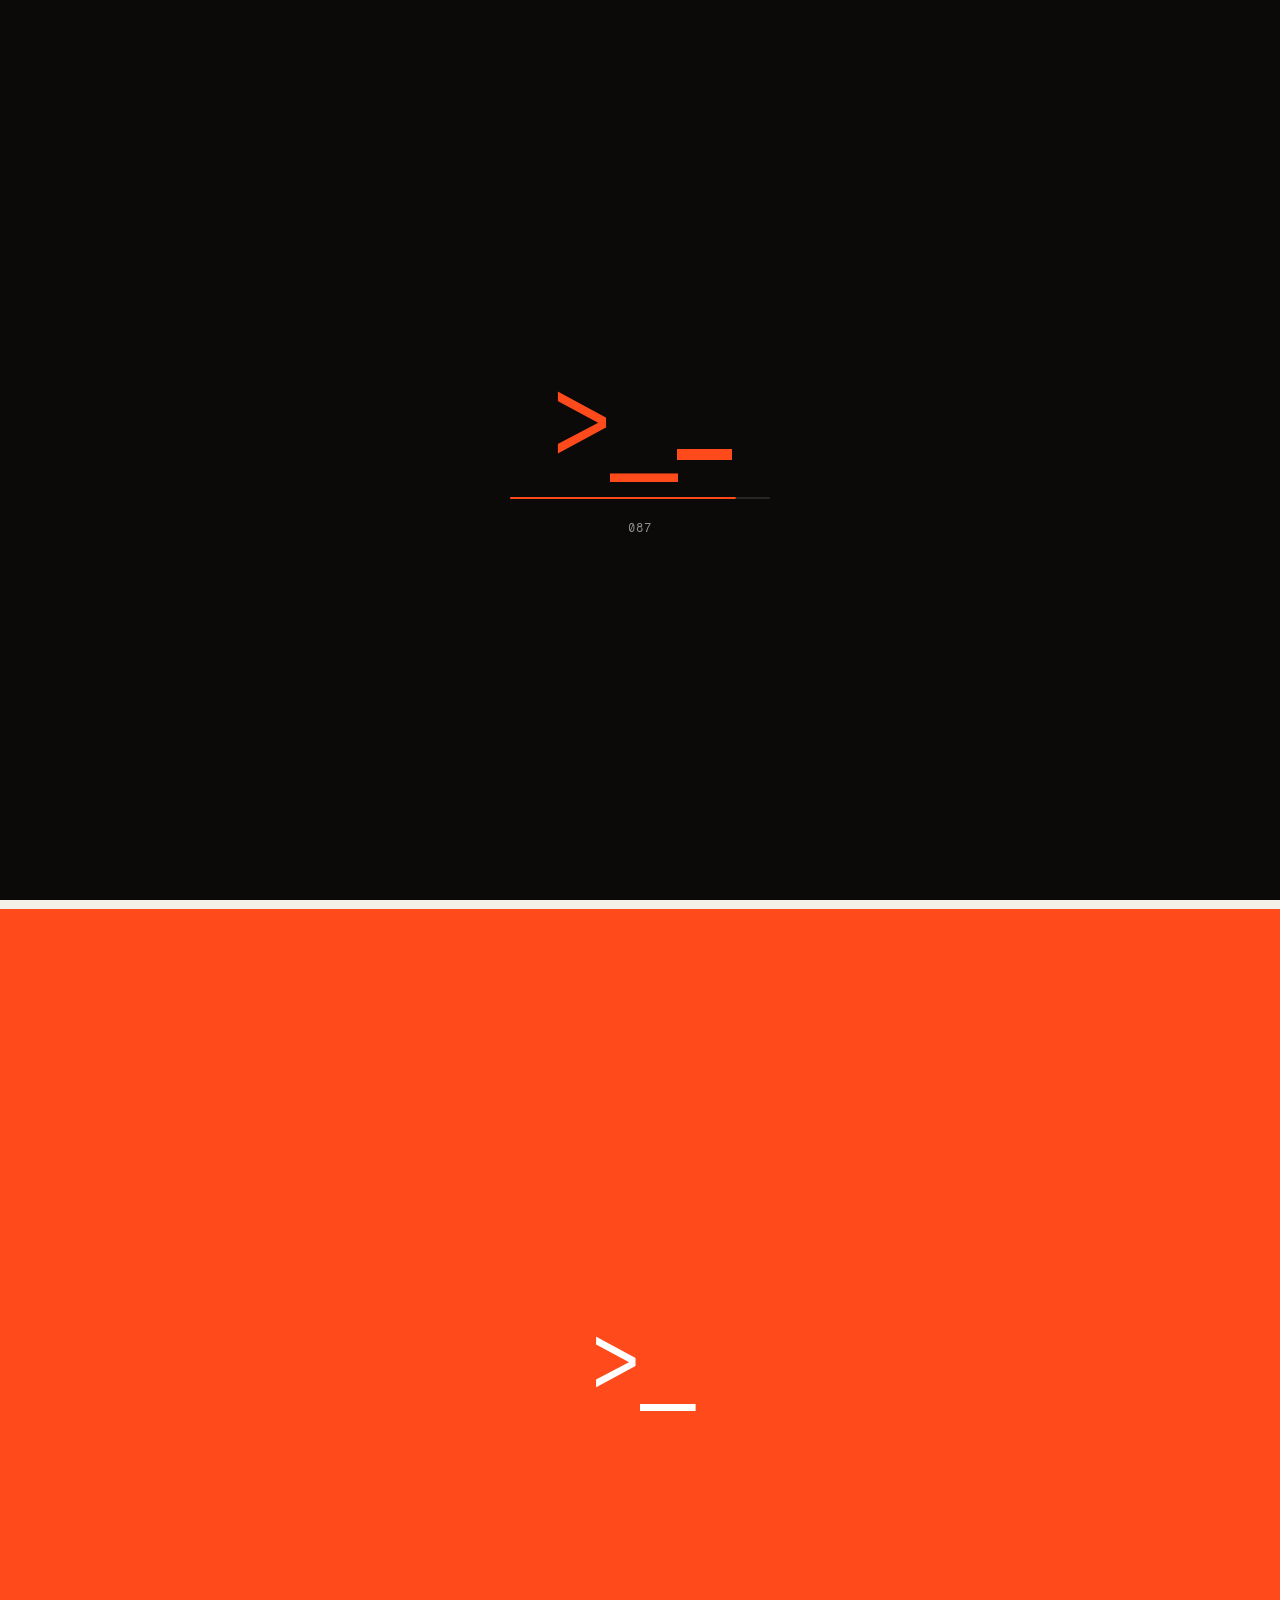
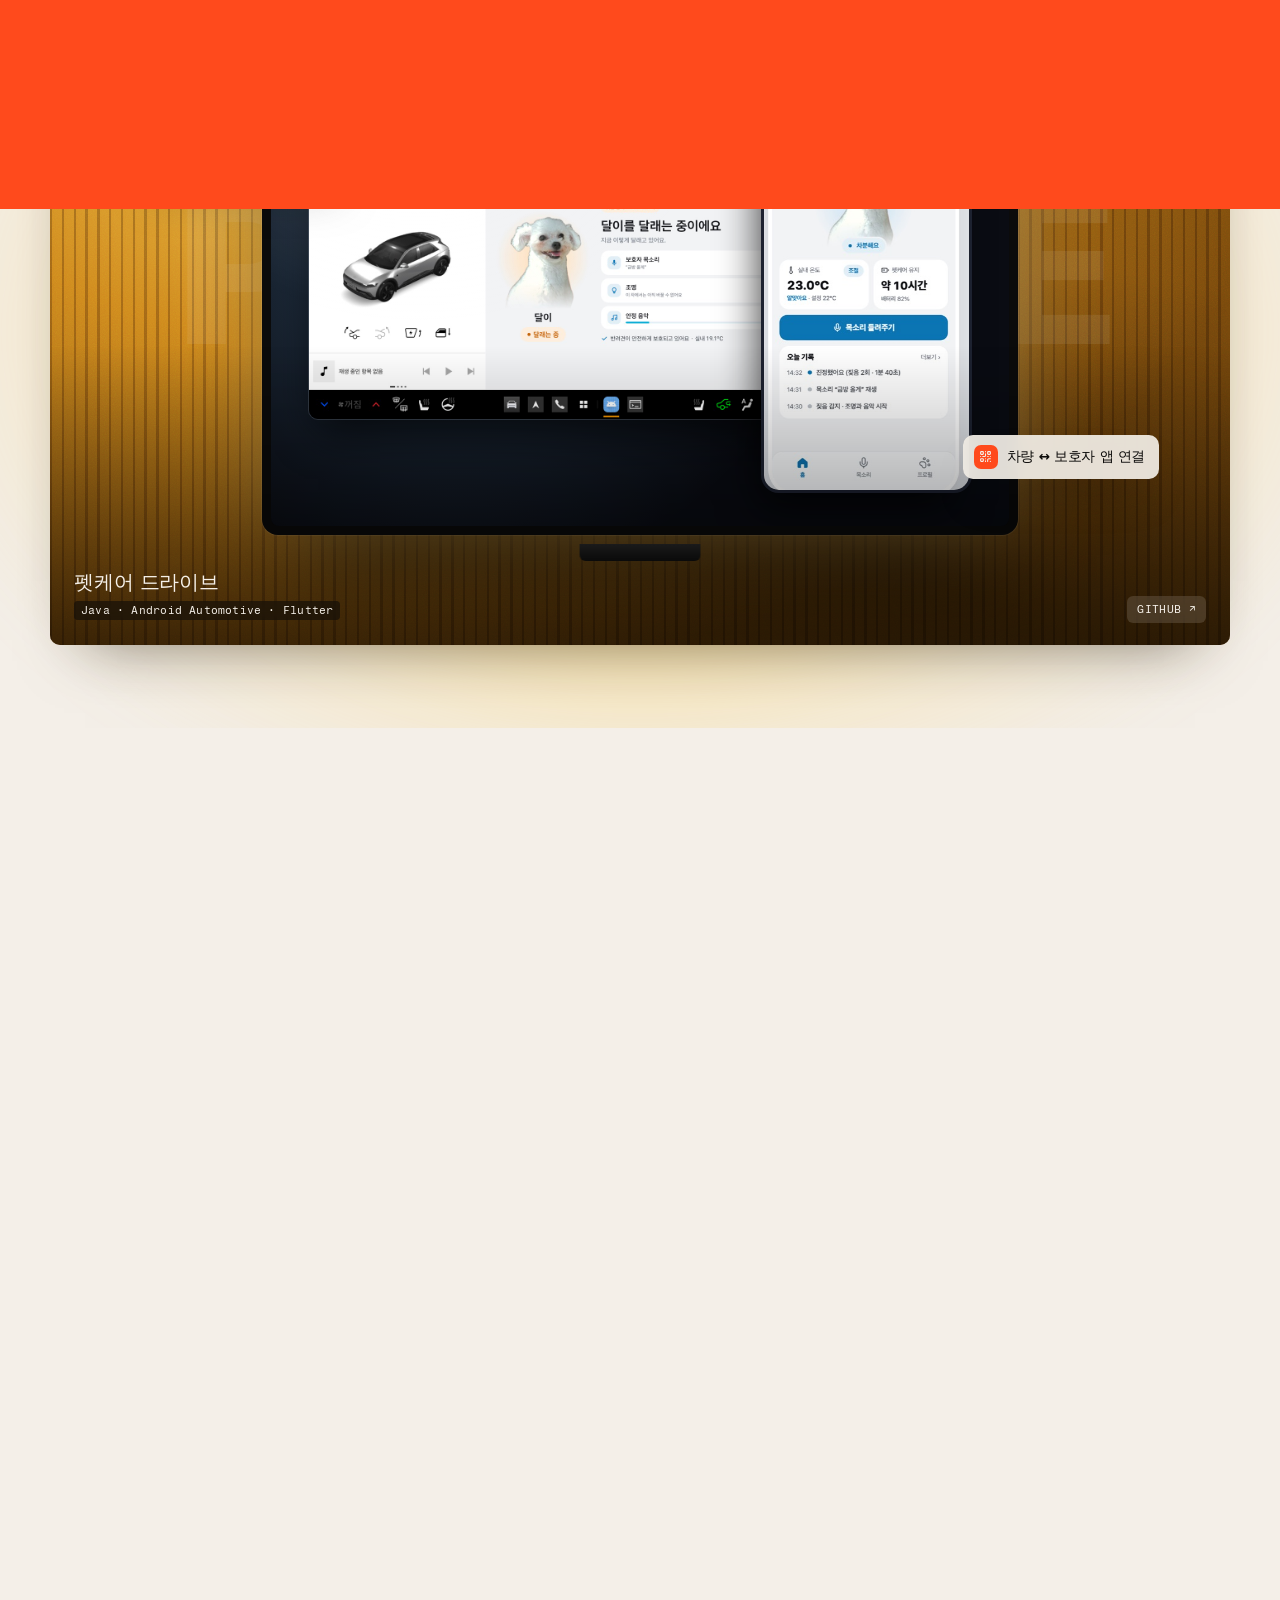
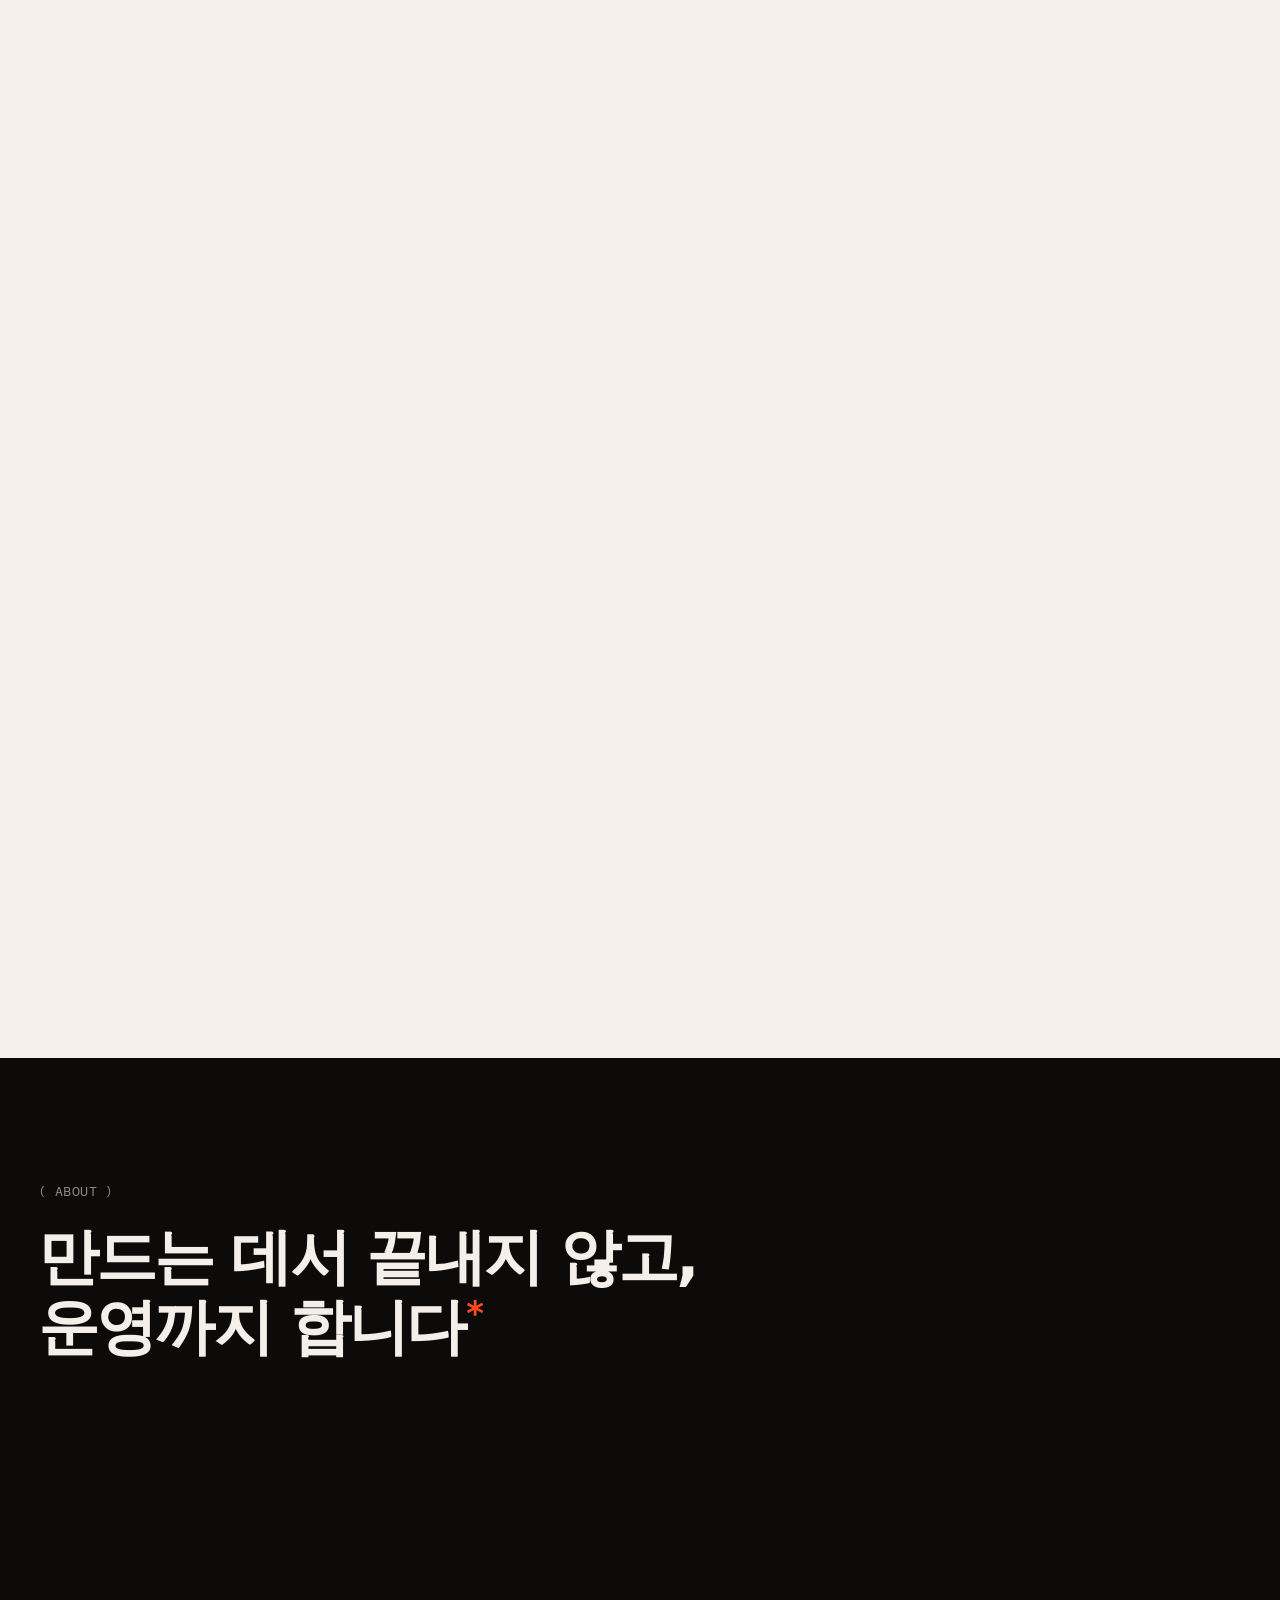
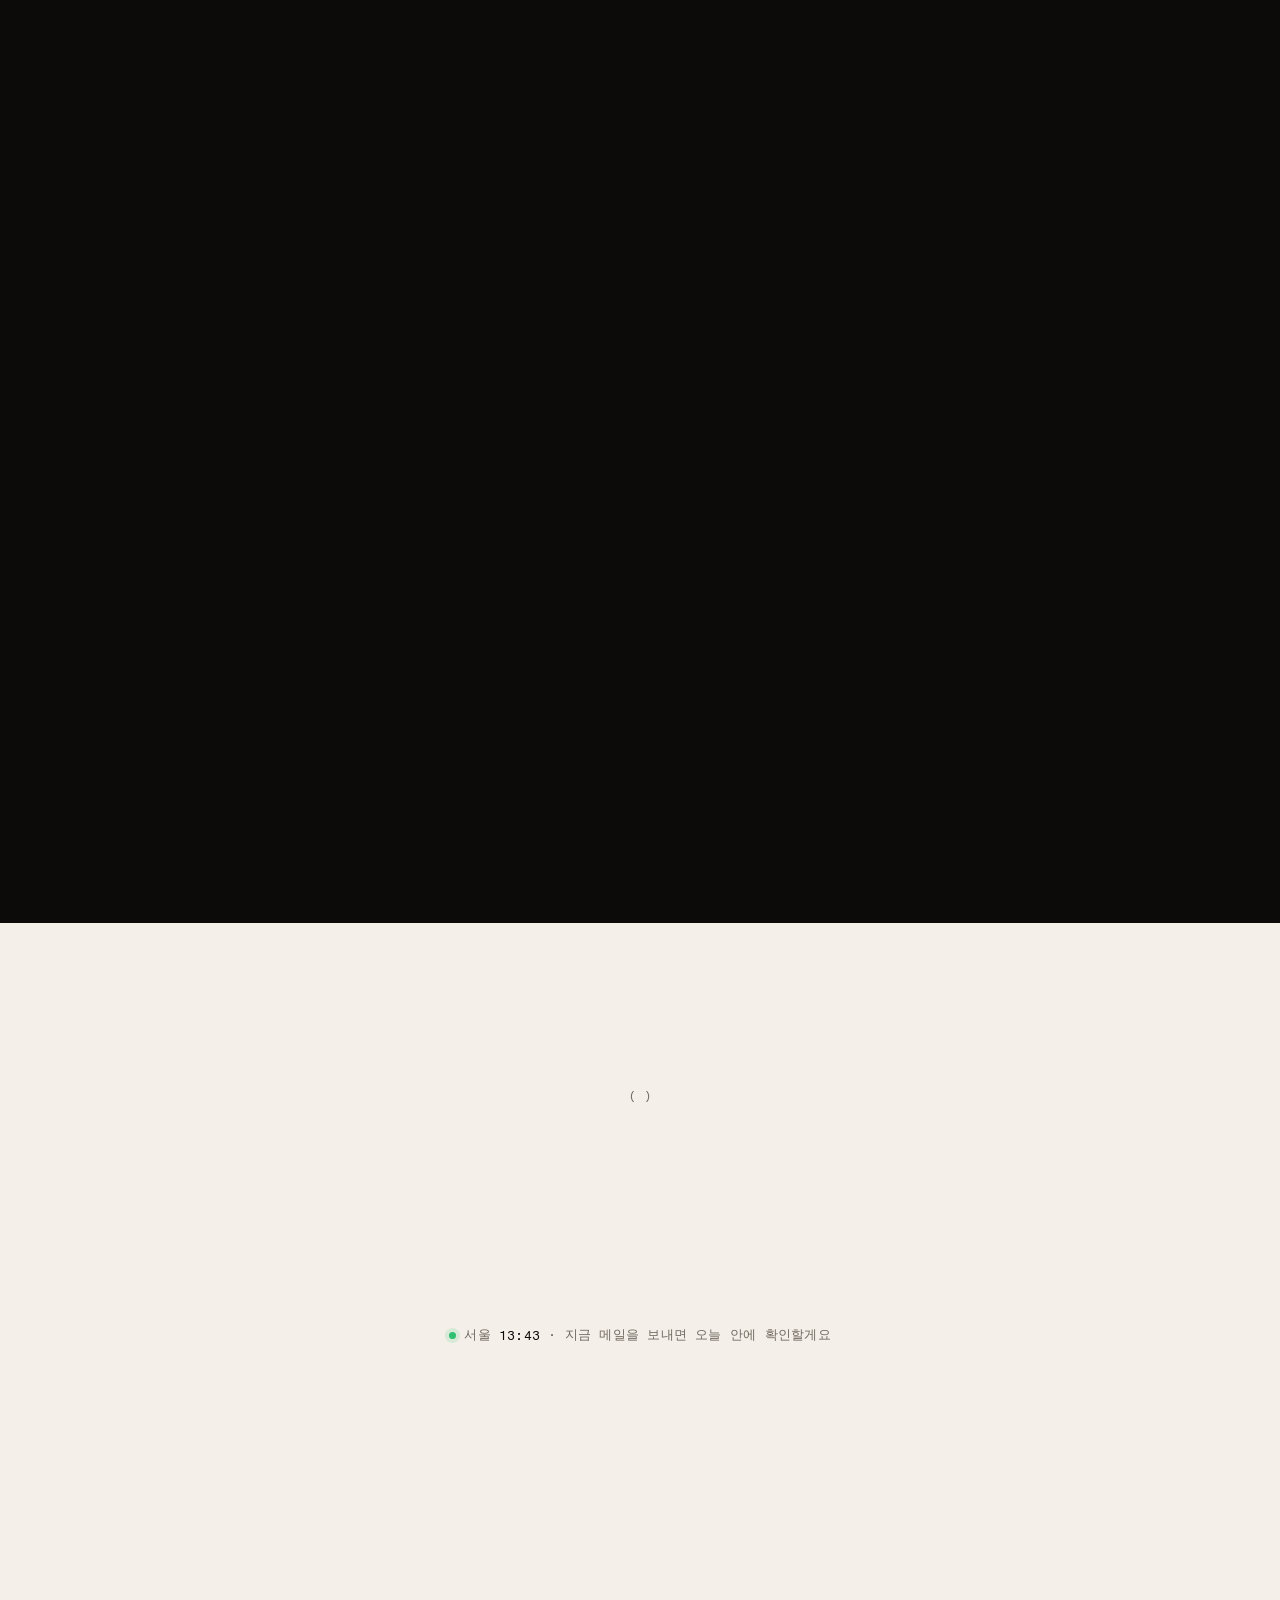
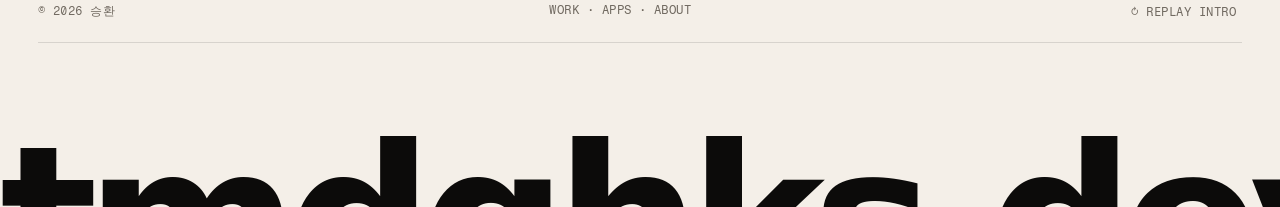
==== commit 0d7c4201: "가림샷 소개 페이지, 앱 모음과 프로젝트 카드에 추가 Co-Authored-By: Claude Opus 5.5 <noreply@anthropic.com>" ====
--- a/index.html
+++ b/index.html
@@ -378,6 +378,10 @@
   @keyframes floaty { 50% { transform: translateY(-6px); } }
 
   /* 상담센터: 실제 사이트 캡처 */
+  .visual.v-garim img { position: absolute; inset: 0; width: 100%; height: 100%; object-fit: cover; object-position: left top; }
+  .v-garim .badge-g { position: absolute; right: 12px; bottom: 12px; display: inline-flex; align-items: center; gap: 6px; padding: 6px 11px; border-radius: 8px;
+    background: rgba(12,10,9,.72); backdrop-filter: blur(6px); color: #f4efe8; font: 600 12px Pretendard, sans-serif; }
+  .v-garim .badge-g .ic { width: 14px; height: 14px; }
   .v-desk { display: grid; place-items: center end; padding-right: 5%; background: linear-gradient(160deg, #6f6cf5 0%, #4fb9c9 100%); }
   .visual.v-desk img { position: static; inset: auto; width: 54%; height: auto; border-radius: 18px; }
   .v-desk .modes { position: absolute; left: 14px; top: 50%; transform: translateY(-50%); display: flex; flex-direction: column; gap: 8px; }
@@ -568,6 +572,9 @@
     deskmode: { name: "DeskMode", short: "A Mac app that rearranges windows when you plug in or unplug a monitor.",
       desc: "Dual monitors at home, a single MacBook at the café. DeskMode recognizes the connected displays and switches to the window layout you used with that setup. Radial menu on a hotkey or mouse button, smooth window animations, shipped as a beta.",
       points: ["Remembers and restores window layouts and Dock state per display setup", "Moves other apps' windows via the Accessibility API, robust to reconnect jitter", "Custom radial menu, sliding window animation, offline Ed25519 licensing"] },
+    garimshot: { name: "GarimShot", short: "A Mac capture app that blurs personal info the moment you take a screenshot.",
+      desc: "Take a screenshot and GarimShot finds Korean personal information — resident registration numbers, phone numbers, bank accounts, cards, addresses and faces — and masks it. Text and face recognition run on-device with Apple Vision, so images never leave the Mac, and every result is re-read to check that nothing leaks.",
+      points: ["Detects 13 kinds of personal info, correcting common OCR mix-ups", "On-device Vision OCR; long scrolling captures read in overlapping slices", "Irreversible mosaic with random noise, verified by re-reading the output"] },
     chzzk: { name: "Chzzk Clone", short: "Go live from a phone with chat and donations attached.",
       desc: "A live streaming service: start a broadcast from a phone camera with real-time chat and donation payments. Runs 24/7 on an OCI server with Kubernetes autoscaling verified from 2 to 5 pods.",
       points: ["Real-time chat and broadcasting over WebSocket", "Donations with Toss Payments", "Kubernetes HPA 2→5 pods, verified with k6 load tests"] },
@@ -790,12 +797,12 @@
 const USED = { openjdk: "치지직 클론 · 펫케어 드라이브", springboot: "치지직 클론", hibernate: "치지직 클론", thymeleaf: "치지직 클론",
   postgresql: "치지직 클론 · 숫자형 단축 URL", docker: "치지직 클론 · 숫자형 단축 URL", kubernetes: "치지직 클론 (OCI K3s)", k6: "치지직 클론 부하 테스트",
   githubactions: "치지직 앱 자동 빌드", cloudflare: "tmdghks.dev · 치지직 · 단축 URL", oracle: "치지직 서버 (OCI)", electron: "치지직 데스크톱 앱",
-  swift: "DeskMode", android: "펫케어 드라이브 · 치지직 Android 앱", flutter: "펫케어 드라이브 보호자 앱", firebase: "루아흐 상담센터 · 펫케어 드라이브",
+  swift: "DeskMode · 가림샷", android: "펫케어 드라이브 · 치지직 Android 앱", flutter: "펫케어 드라이브 보호자 앱", firebase: "루아흐 상담센터 · 펫케어 드라이브",
   rust: "숫자형 단축 URL", railway: "숫자형 단축 URL", python: "Tello 정밀 착륙", opencv: "Tello 정밀 착륙", javascript: "Interview Lab · 루아흐 상담센터" };
 if (document.documentElement.dataset.lang === "en") Object.assign(USED, { openjdk: "Chzzk Clone · PetCare Drive", springboot: "Chzzk Clone", hibernate: "Chzzk Clone", thymeleaf: "Chzzk Clone",
   postgresql: "Chzzk Clone · Numeric Short URL", docker: "Chzzk Clone · Numeric Short URL", kubernetes: "Chzzk Clone (K3s on OCI)", k6: "Chzzk Clone load tests",
   githubactions: "Chzzk app builds", cloudflare: "tmdghks.dev · Chzzk · Short URL", oracle: "Chzzk server (OCI)", electron: "Chzzk desktop app",
-  swift: "DeskMode", android: "PetCare Drive · Chzzk Android app", flutter: "PetCare Drive guardian app", firebase: "Ruach Counseling Center · PetCare Drive",
+  swift: "DeskMode · GarimShot", android: "PetCare Drive · Chzzk Android app", flutter: "PetCare Drive guardian app", firebase: "Ruach Counseling Center · PetCare Drive",
   rust: "Numeric Short URL", railway: "Numeric Short URL", python: "Tello Precision Landing", opencv: "Tello Precision Landing", javascript: "Interview Lab · Ruach Counseling Center" });
 document.getElementById("tools").innerHTML = [...TOOLS, ...TOOLS].map(([s, n]) => `<span class="ic${s === "springboot" ? " on" : ""}" data-tool="${n}" data-used="${USED[s] || ""}"><img src="${ICON(s)}" alt=""><em>${n}</em></span>`).join("");
 
@@ -897,7 +904,14 @@
     tags: ["Swift", "SwiftUI", "AppKit", "Accessibility API"], dl: "/deskmode/", git: "https://github.com/tmdghks-dev/deskmode",
     visual: `<div class="visual v-desk"><img src="/deskmode/assets/ring.png" alt="DeskMode 원형 메뉴" loading="lazy">
       <div class="modes"><span>${I("house")} 집 · 맥북 + 모니터</span><span>${I("coffee")} 외출 · 맥북만</span></div></div>` },
-  { id: "chzzk", c: "var(--a2)", idx: "03 / LIVE STREAMING", name: "치지직 클론",
+  { id: "garimshot", c: "var(--a3)", idx: "03 / MAC APP", name: "가림샷",
+    short: "캡처하면 주민번호·전화번호·계좌·얼굴을 찾아 저절로 가려 주는 맥 앱.",
+    desc: "화면을 찍는 순간 한국 개인정보를 찾아 모자이크해 주는 macOS 캡처 앱입니다. 글자와 얼굴 인식을 맥에 내장된 Vision으로 처리해 이미지가 밖으로 나가지 않고, 가린 결과를 다시 읽어 정보가 새지 않는지 스스로 검사합니다.",
+    points: ["주민·외국인등록번호, 전화, 계좌, 카드, 주소 등 13종 탐지 · OCR 오인식(ㅡ, O/0) 보정", "Vision 온디바이스 OCR · 긴 스크롤 캡처는 겹쳐 잘라 읽기", "되돌릴 수 없는 모자이크(잡음 섞기) · 가린 결과 재인식으로 유출 자체 검사"],
+    tags: ["Swift", "Vision", "CoreImage", "SwiftUI"], dl: "/garimshot/", git: "https://github.com/tmdghks-dev/garimshot",
+    visual: `<div class="visual v-garim"><img src="/garimshot/assets/after.png" alt="가림샷이 개인정보를 가린 캡처 (예시용 가짜 대화)" loading="lazy">
+      <span class="badge-g">${I("shield-check")} 9곳을 가렸어요</span></div>` },
+  { id: "chzzk", c: "var(--a2)", idx: "04 / LIVE STREAMING", name: "치지직 클론",
     short: "휴대폰으로 방송을 켜면 채팅·후원이 붙는 라이브 스트리밍 서비스.",
     desc: "휴대폰 카메라로 방송을 켜면 실시간 채팅과 후원 결제가 붙는 스트리밍 서비스. 부하가 몰리면 서버가 2대에서 5대로 스스로 늘어나도록 오토스케일링까지 구성하고 검증했습니다.",
     points: ["WebSocket 실시간 채팅 · 방송 송출", "Toss Payments 후원 결제", "Kubernetes HPA 2→5 Pod 자동 확장 · k6 부하 테스트"],
@@ -906,7 +920,7 @@
     visual: `<div class="visual screen"><div class="live"><b>● LIVE</b><span>${I("eye")} 1,204</span></div>
       <div class="pods">PODS<div class="bars"><i></i><i></i><i></i><i></i><i></i></div></div>
       <div class="chat"><div><em>달이</em>방송 화질 미쳤다</div><div><em>dev_kim</em>${I("coins")} 5,000원 후원!</div><div><em>spring</em>지연 거의 없네요</div><div><em>jpa</em>ㅋㅋㅋㅋ 레전드</div></div></div>` },
-  { id: "interview", c: "var(--a1)", idx: "04 / WEB APP", name: "Interview Lab",
+  { id: "interview", c: "var(--a1)", idx: "05 / WEB APP", name: "Interview Lab",
     short: "주니어 백엔드 면접 152문항을 가입 없이 바로 연습.",
     desc: "주니어 백엔드 면접 대비 152문항. Java·Spring·JPA·SQL·CS를 가입 없이 브라우저에서 바로 연습할 수 있게 만들었습니다.",
     points: ["카테고리별 152문항", "가입 없이 브라우저에서 바로 사용", "답변을 가렸다가 펼쳐 보는 학습 흐름"],
@@ -915,14 +929,14 @@
       <div class="q">Q. N+1 문제는 왜 생기나요?</div>
       <div class="a">연관 엔티티를 지연 로딩하면 목록 1번 조회 뒤 각 항목마다 추가 쿼리가 N번 나갑니다. fetch join이나 @EntityGraph로 해결합니다.</div>
       <div class="bar2"><i></i></div></div></div>` },
-  { id: "shorturl", c: "var(--a4)", idx: "05 / FULLSTACK RUST", name: "숫자형 단축 URL",
+  { id: "shorturl", c: "var(--a4)", idx: "06 / FULLSTACK RUST", name: "숫자형 단축 URL",
     short: "Rust 풀스택 Dioxus로 만든 단축 URL 서비스.",
     desc: "Rust 풀스택 프레임워크 Dioxus로 만든 숫자형 단축 URL 서비스. Railway에 배포하고 Cloudflare로 도메인을 연결했습니다.",
     points: ["긴 주소를 짧은 숫자 주소로 변환", "Dioxus 풀스택 (프론트·백 모두 Rust)", "Railway 배포 + Cloudflare 연결"],
     tags: ["Rust", "Dioxus", "Railway", "Cloudflare"], git: "https://github.com/tmdghks-dev/dioxus-shorturl",
     visual: `<div class="visual v-url"><div class="in">https://www.example.com/blog/2026/11/how-to-build-a-short-url-service</div>
       <div class="arrow">↓</div><div class="outp"><span>tmdg.dev/1024</span><small>클릭 382</small></div></div>` },
-  { id: "tello", c: "var(--a3)", idx: "06 / COMPUTER VISION", award: "AI 드론경진대회 은상", name: "Tello 정밀 착륙",
+  { id: "tello", c: "var(--a3)", idx: "07 / COMPUTER VISION", award: "AI 드론경진대회 은상", name: "Tello 정밀 착륙",
     short: "OpenCV로 파란 원 마커를 인식해 원을 그리며 날고 정밀 착륙.",
     desc: "드론 카메라 영상에서 OpenCV로 파란 원 마커를 찾아 중심과의 오차를 계산하고, 오차 크기에 따라 속도를 조절하며 스스로 원을 그리며 비행한 뒤 마커 중심에 정밀 착륙합니다. AI 드론경진대회에서 은상을 받았습니다.",
     points: ["OpenCV 색상 마스크로 파란 원 실시간 검출", "중심 오차 기반 비례 제어로 위치 보정", "안정 판정 후 자동 착륙"],
@@ -962,7 +976,7 @@
         </g>
       </g>
     </svg></div>` },
-  { id: "ruach", c: "var(--a6)", idx: "07 / CLIENT WORK", name: "루아흐 상담센터",
+  { id: "ruach", c: "var(--a6)", idx: "08 / CLIENT WORK", name: "루아흐 상담센터",
     short: "실제 운영 중인 정신분석심리상담센터 홈페이지.",
     desc: "정신분석심리상담센터 루아흐의 공식 홈페이지입니다. 센터 소개부터 상담 예약, 공지와 칼럼, 오시는 길까지 Firebase 서버리스로 만들어 실제로 운영하고 있습니다.",
     points: ["실제 고객과 요구사항을 정리한 외주 프로젝트", "상담 예약 · 공지 · 칼럼 · 관리자 페이지", "Firebase Hosting + Firestore 서버리스 운영"],
@@ -978,6 +992,7 @@
 const BG = {
   petcare:   "radial-gradient(80% 90% at 25% 15%, #f2c14e 0%, #d08a1e 45%, #7a4a0c 100%)",
   deskmode:  "radial-gradient(80% 90% at 75% 10%, #5f8f6e 0%, #2d5a40 50%, #12261b 100%)",
+  garimshot: "radial-gradient(80% 90% at 30% 10%, #e07a4f 0%, #9a3b1f 50%, #2a0f06 100%)",
   chzzk:     "radial-gradient(70% 80% at 80% 90%, #ff5a1f 0%, #8a1d08 40%, #120806 85%)",
   interview: "radial-gradient(80% 90% at 20% 10%, #4a5f8f 0%, #23314f 50%, #0d1220 100%)",
   shorturl:  "radial-gradient(80% 90% at 70% 15%, #c0473a 0%, #7e1f17 50%, #2a0806 100%)",
@@ -988,6 +1003,7 @@
 // 카드마다 재질, 배경 글자, 떠다니는 칩 두 개 (모두 실제 프로젝트 내용)
 const EXTRA = {
   petcare:   { glow: "#ffcf6b", mat: "corduroy", word: "PETCARE",  chips: [["dog", "짖음 감지 → 보호자 목소리"], ["qr-code", "차량 ↔ 보호자 앱 연결"]] },
+  garimshot: { glow: "#ffb38a", mat: "grid",     word: "GARIM",    chips: [["scan", "찍는 순간 개인정보 탐지"], ["shield-check", "내 맥 안에서만 처리"]] },
   deskmode:  { glow: "#8dffbe", mat: "blinds",   word: "DESKMODE", chips: [["command", "단축키로 여는 원형 메뉴"], ["layout-grid", "모니터 구성마다 창 배치"]] },
   chzzk:     { glow: "#ff5a1f", mat: "streak",   word: "LIVE",     chips: [["radio", "WebSocket 실시간 채팅"], ["trending-up", "HPA Pod 2 → 5"]] },
   interview: { glow: "#8ba4ff", mat: "grid",     word: "INTERVIEW", chips: [["circle-help", "백엔드 면접 152문항"], ["mouse-pointer-click", "가입 없이 바로 연습"]] },
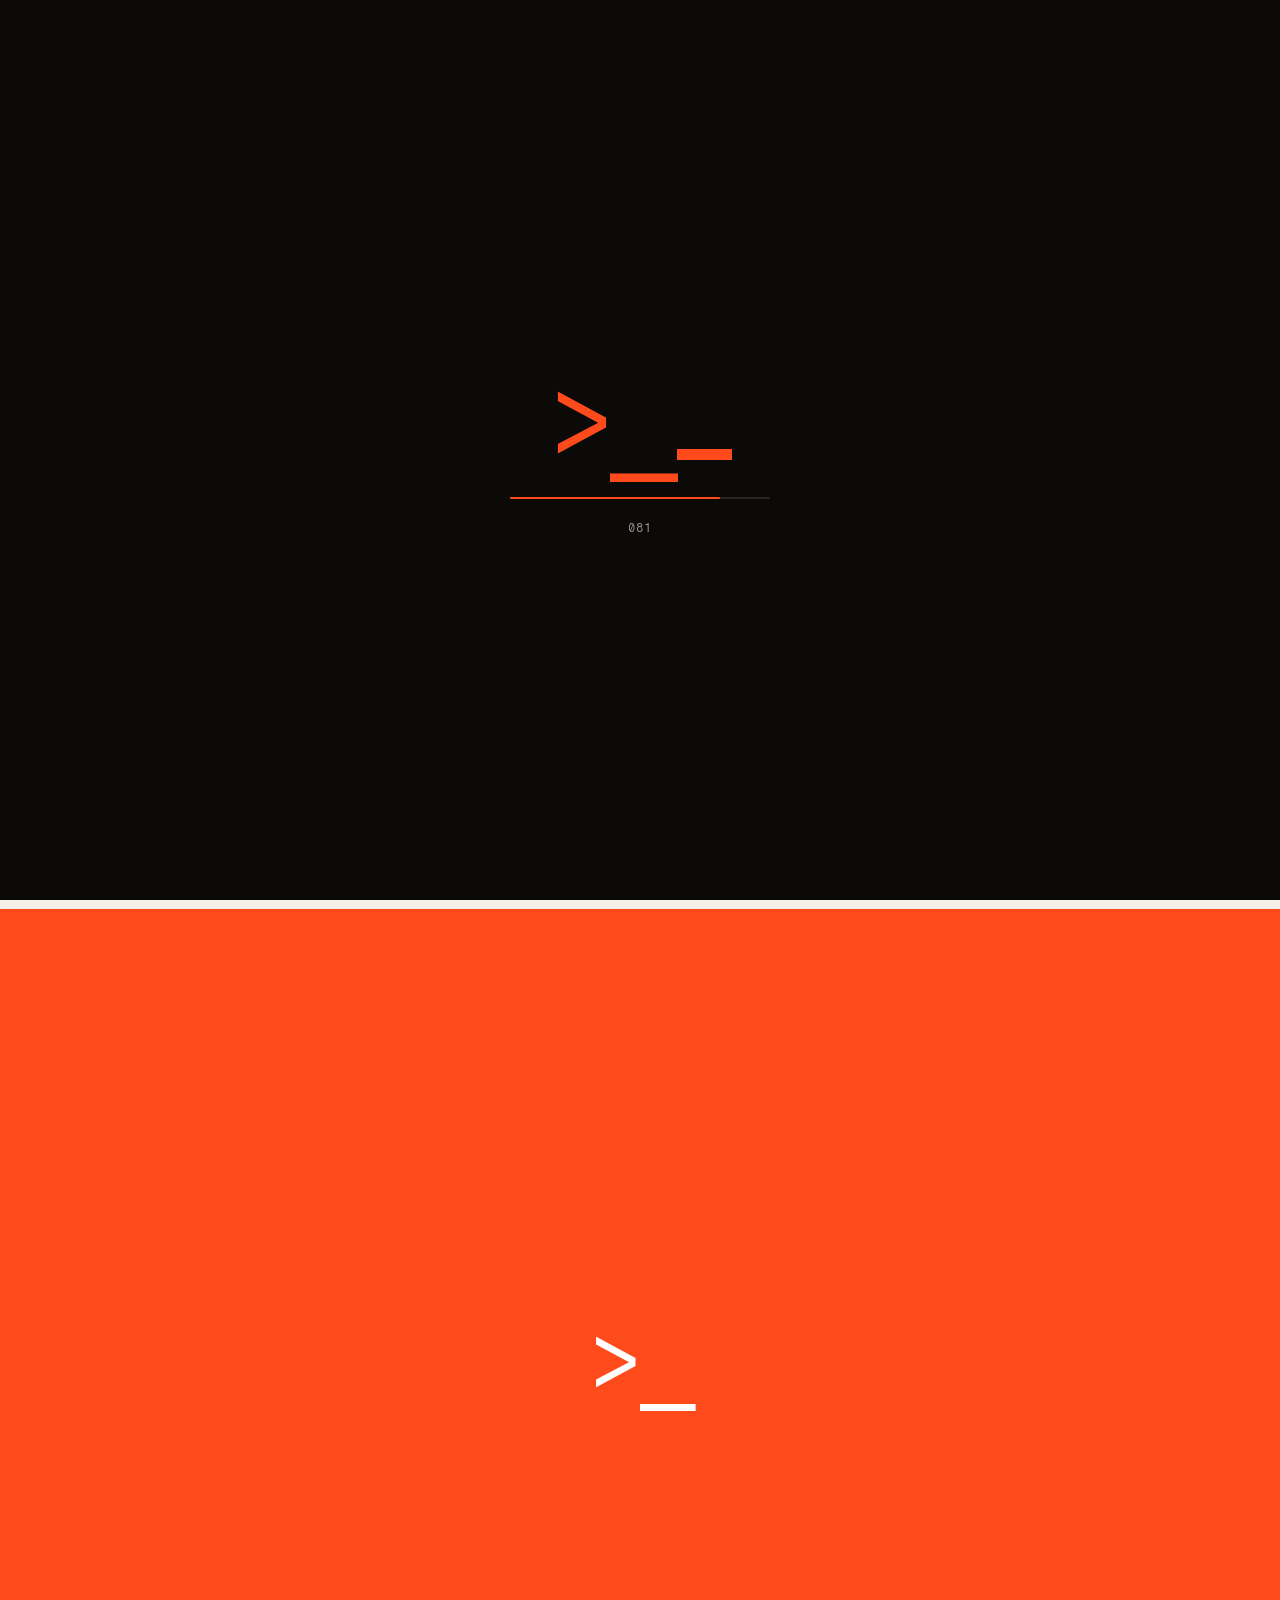
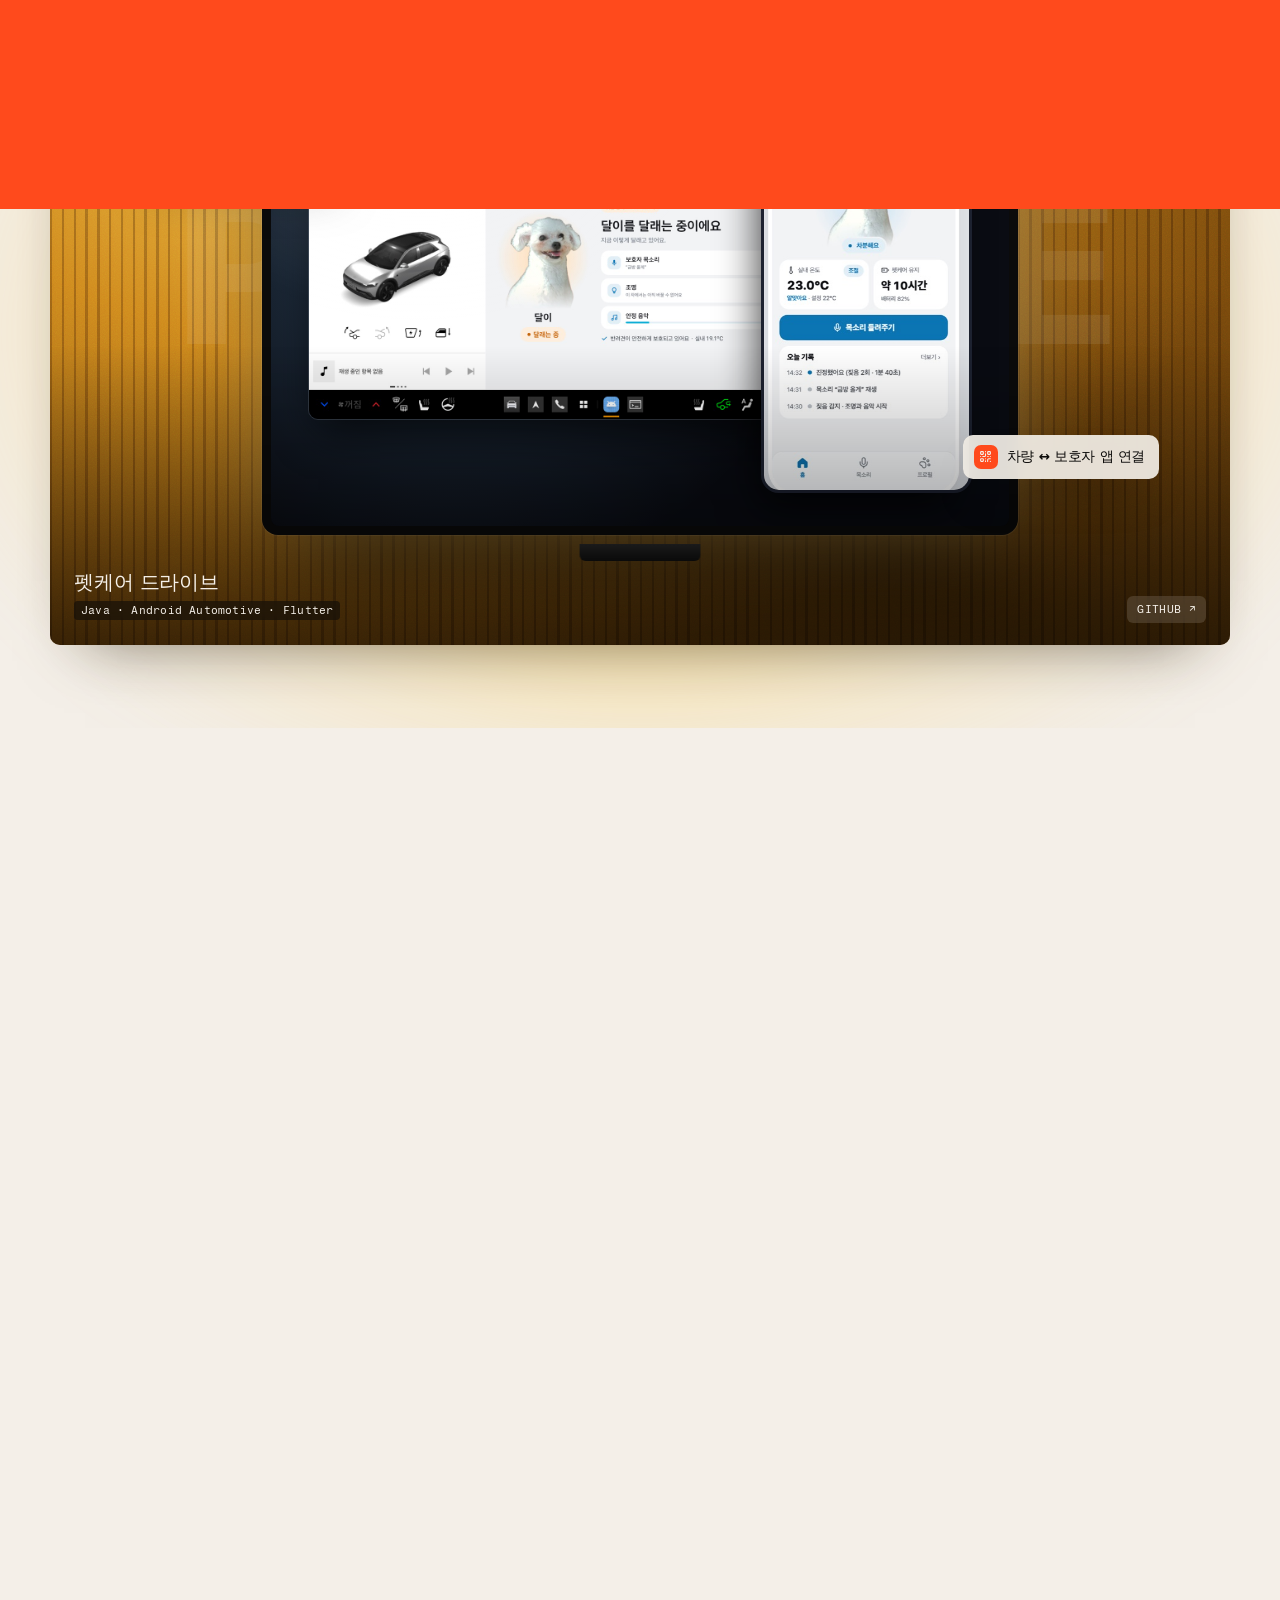
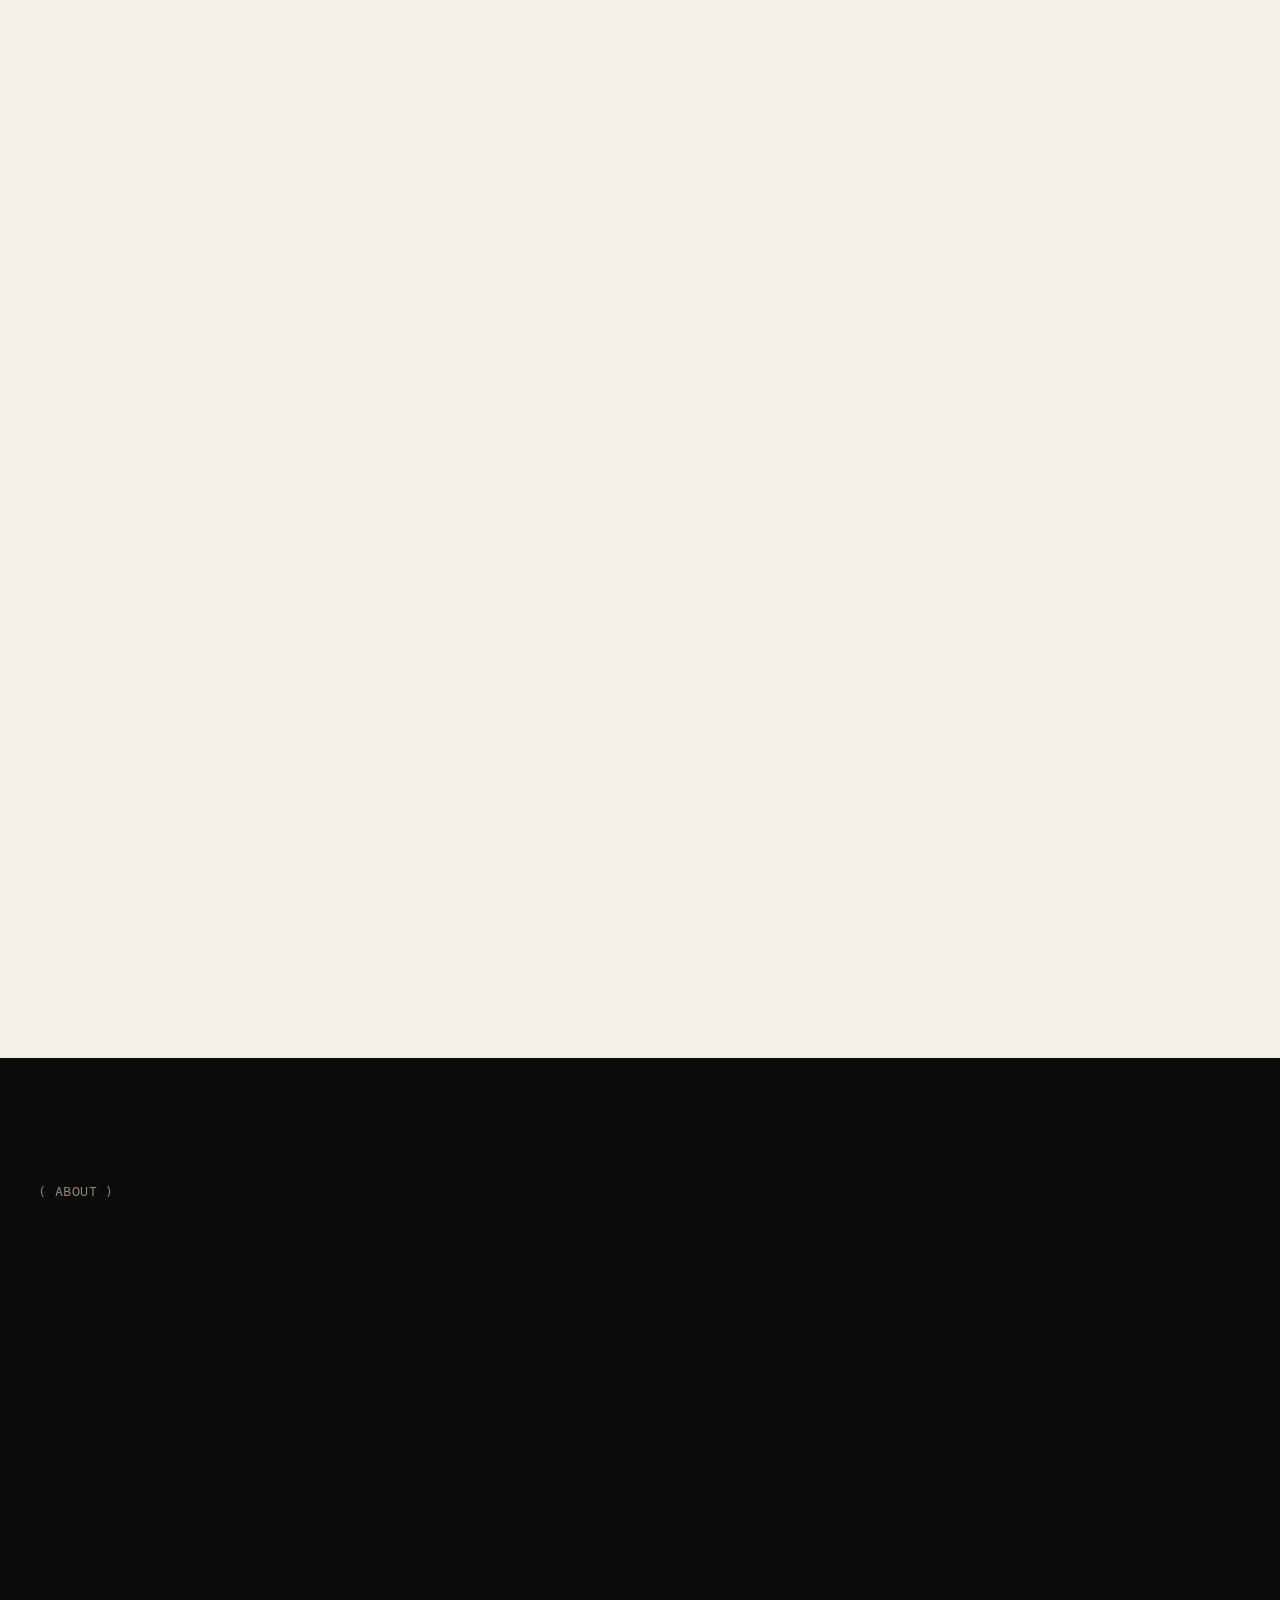
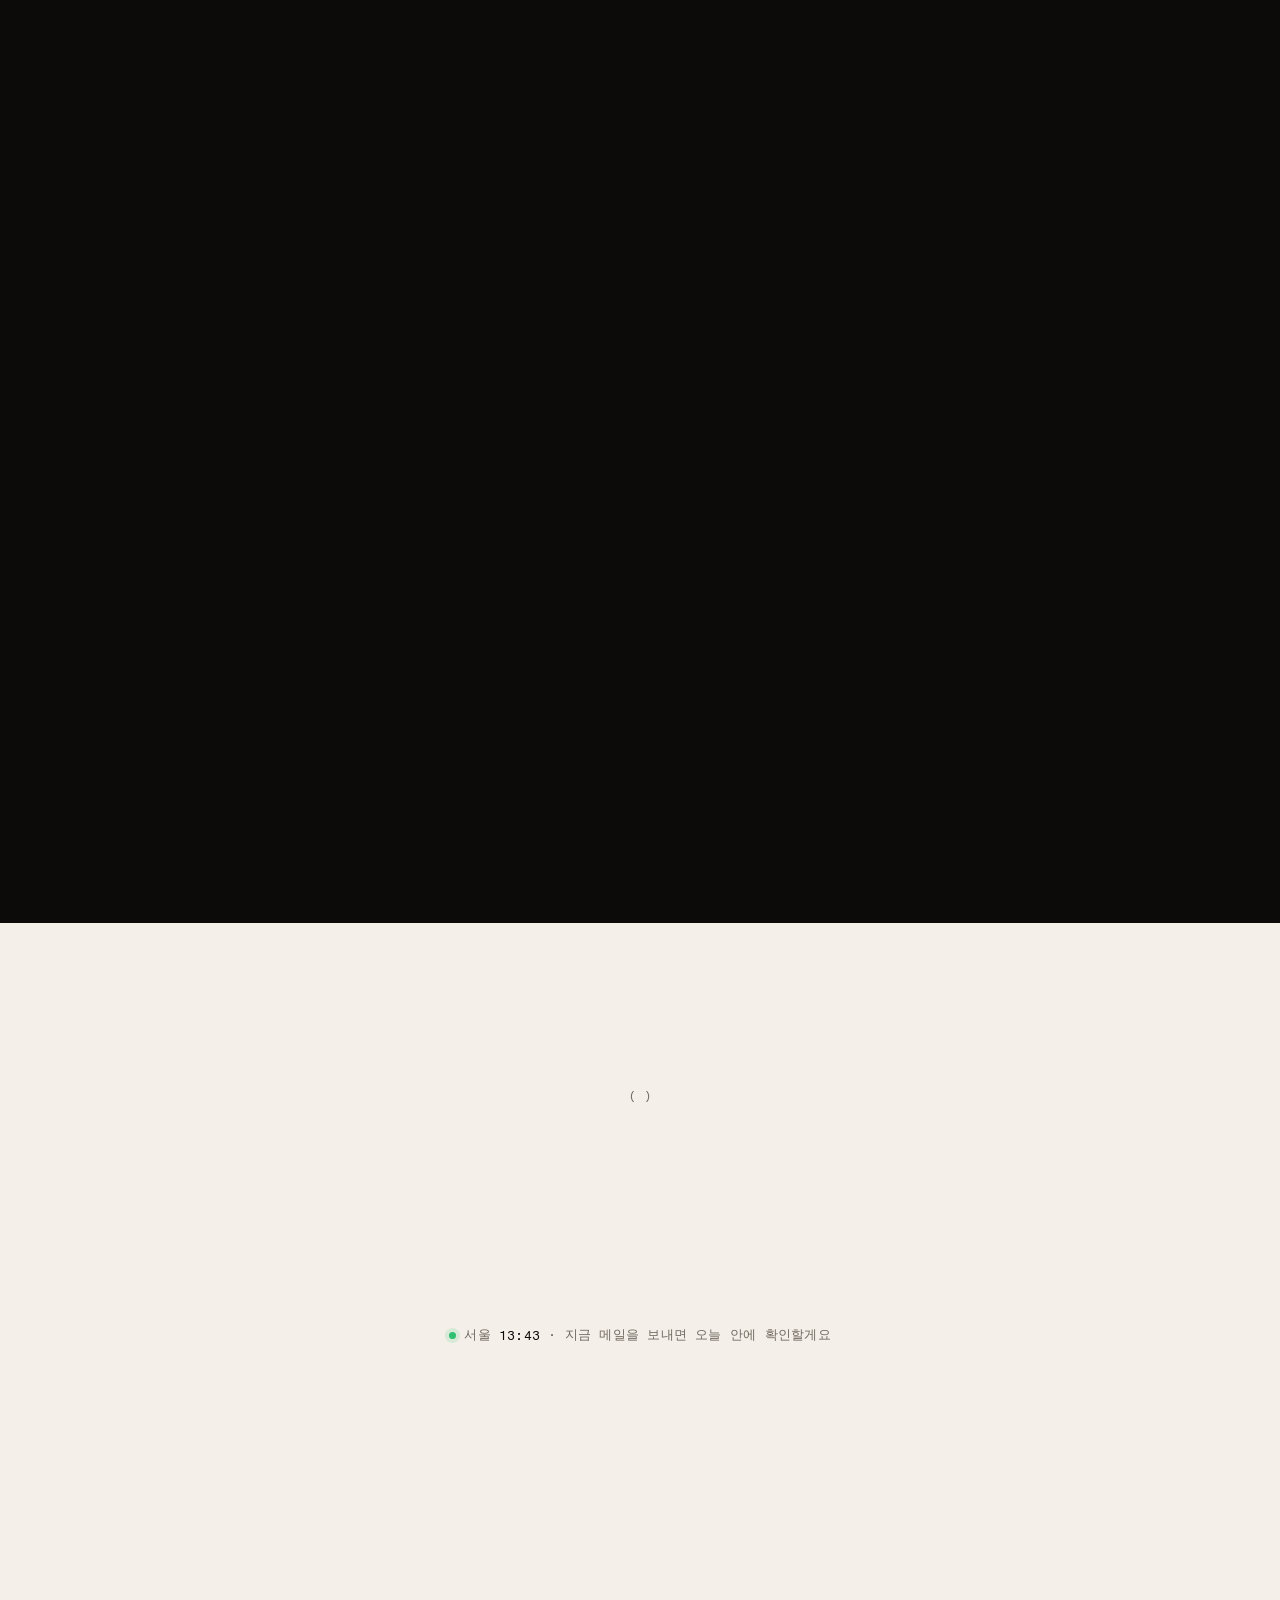
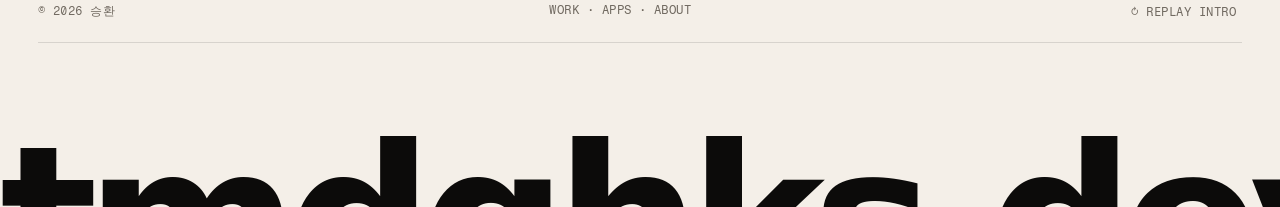
==== commit 8060a67e: "KO/EN 전환 수정: 주소에 #·?lang= 이 있으면 안 바뀌던 문제, 가림샷 문구 영어 추가, 전환 시 인트로 생략" ====
--- a/index.html
+++ b/index.html
@@ -540,6 +540,7 @@
     "*메일 한 통이면 충분해요": "*one email is enough", "새로운 기회와 협업 제안을 기다리고 있어요. 보통 하루 안에 답장합니다.": "Open to new roles and collaborations. I usually reply within a day.",
     "서울": "Seoul", "· 지금 메일을 보내면": "· email now and I'll", "오늘 안에 확인할게요": "read it today", "아침에 확인할게요": "read it in the morning",
     "© 2026 승환": "© 2026 Seunghwan", "✦ 그리기 효과 끄기": "✦ Turn off drawing", " · 쓴 곳": " · used in",
+    "가림샷": "GarimShot", "9곳을 가렸어요": "9 spots masked", "찍는 순간 개인정보 탐지": "Finds personal info as you capture", "내 맥 안에서만 처리": "Processed only on your Mac",
     "오늘은 아직 커밋이 없어요 · 최근 기록": "No commits yet today · recent ones", "지금은 GitHub 기록을 불러올 수 없어요 →": "Can't reach GitHub right now →", "방금 커밋": "Committed just now",
   };
   const RULES = [
@@ -1126,6 +1127,7 @@
 // 화면 밖으로 나간 요소는 다시 지워 두었다가, 스크롤로 돌아오면 또 그린다.
 (() => {
   if (matchMedia("(prefers-reduced-motion: reduce)").matches) return;
+  try { if (sessionStorage.getItem("langswitch")) { sessionStorage.removeItem("langswitch"); return; } } catch {}
 
   const AGENTS = [
     ["Java", "#8b9dff"], ["Spring", "#6ee7c8"], ["JPA", "#ffc56b"], ["Docker", "#ff8fab"],
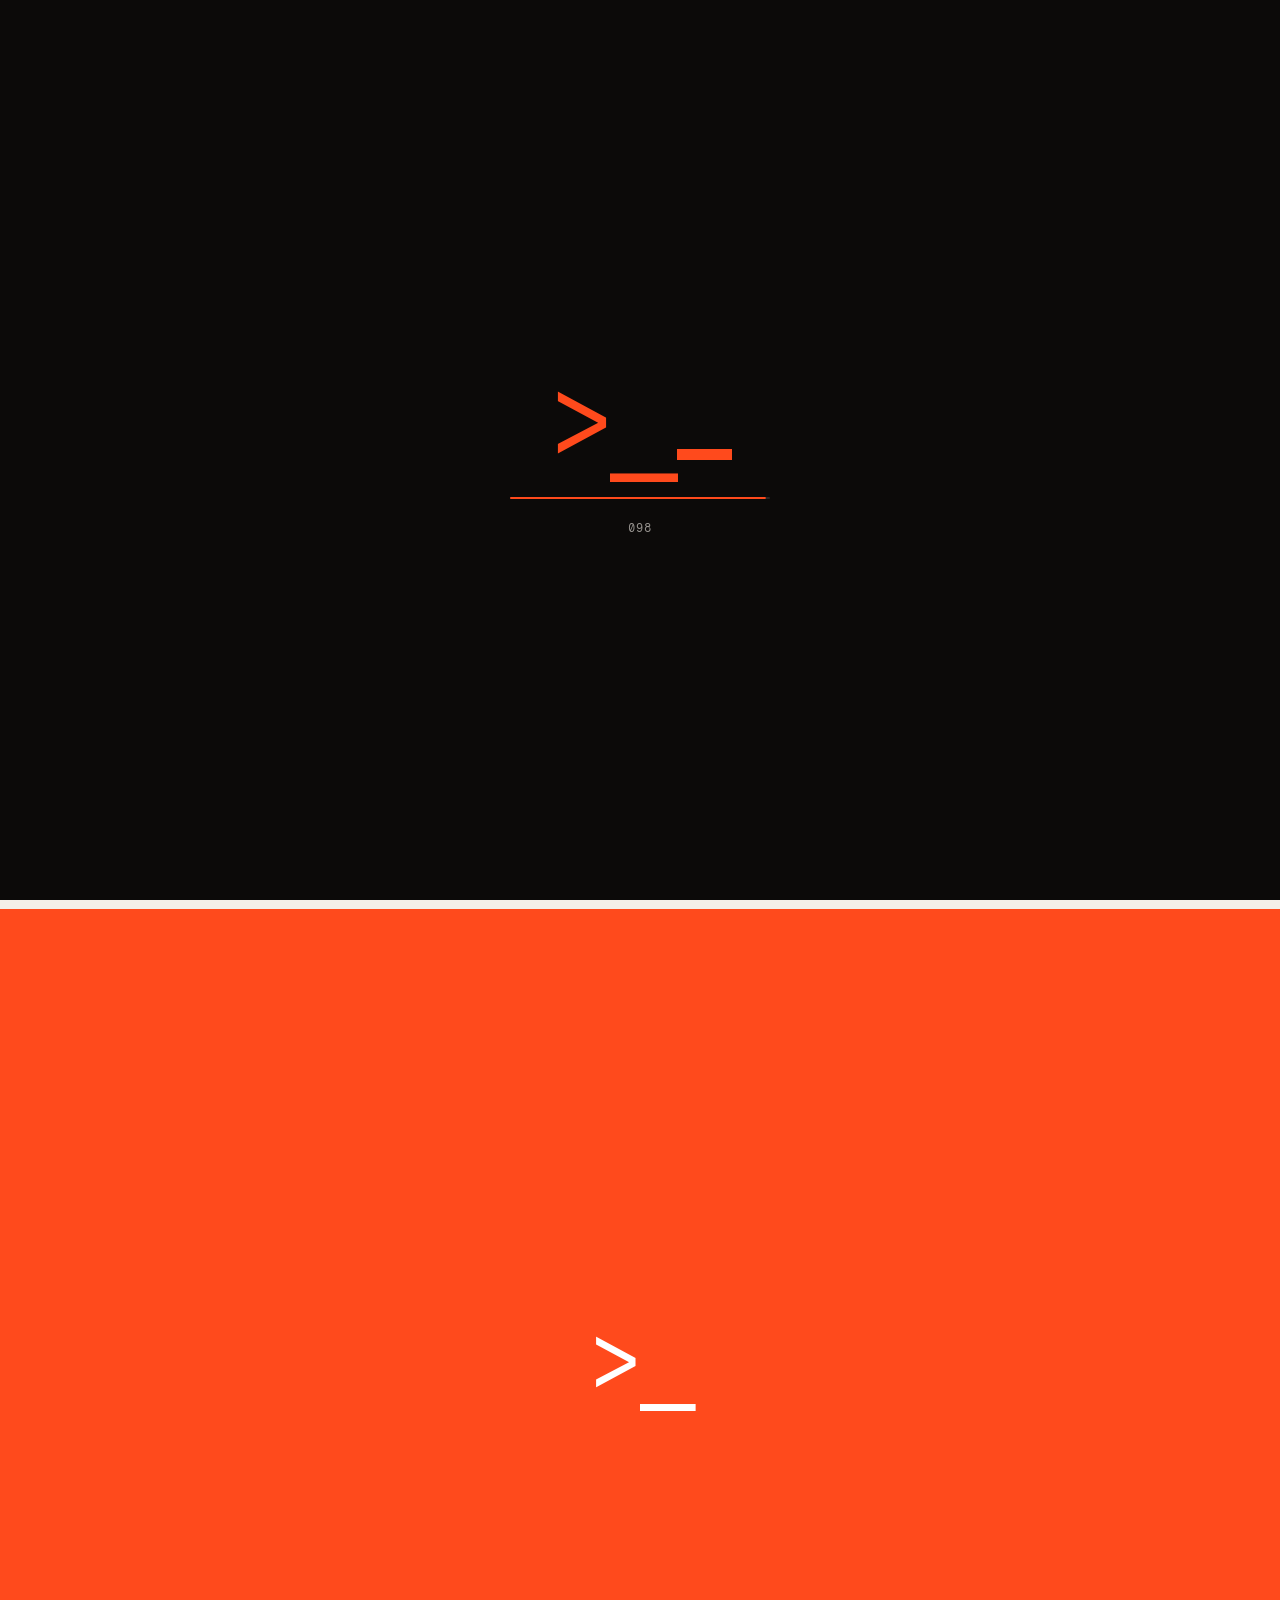
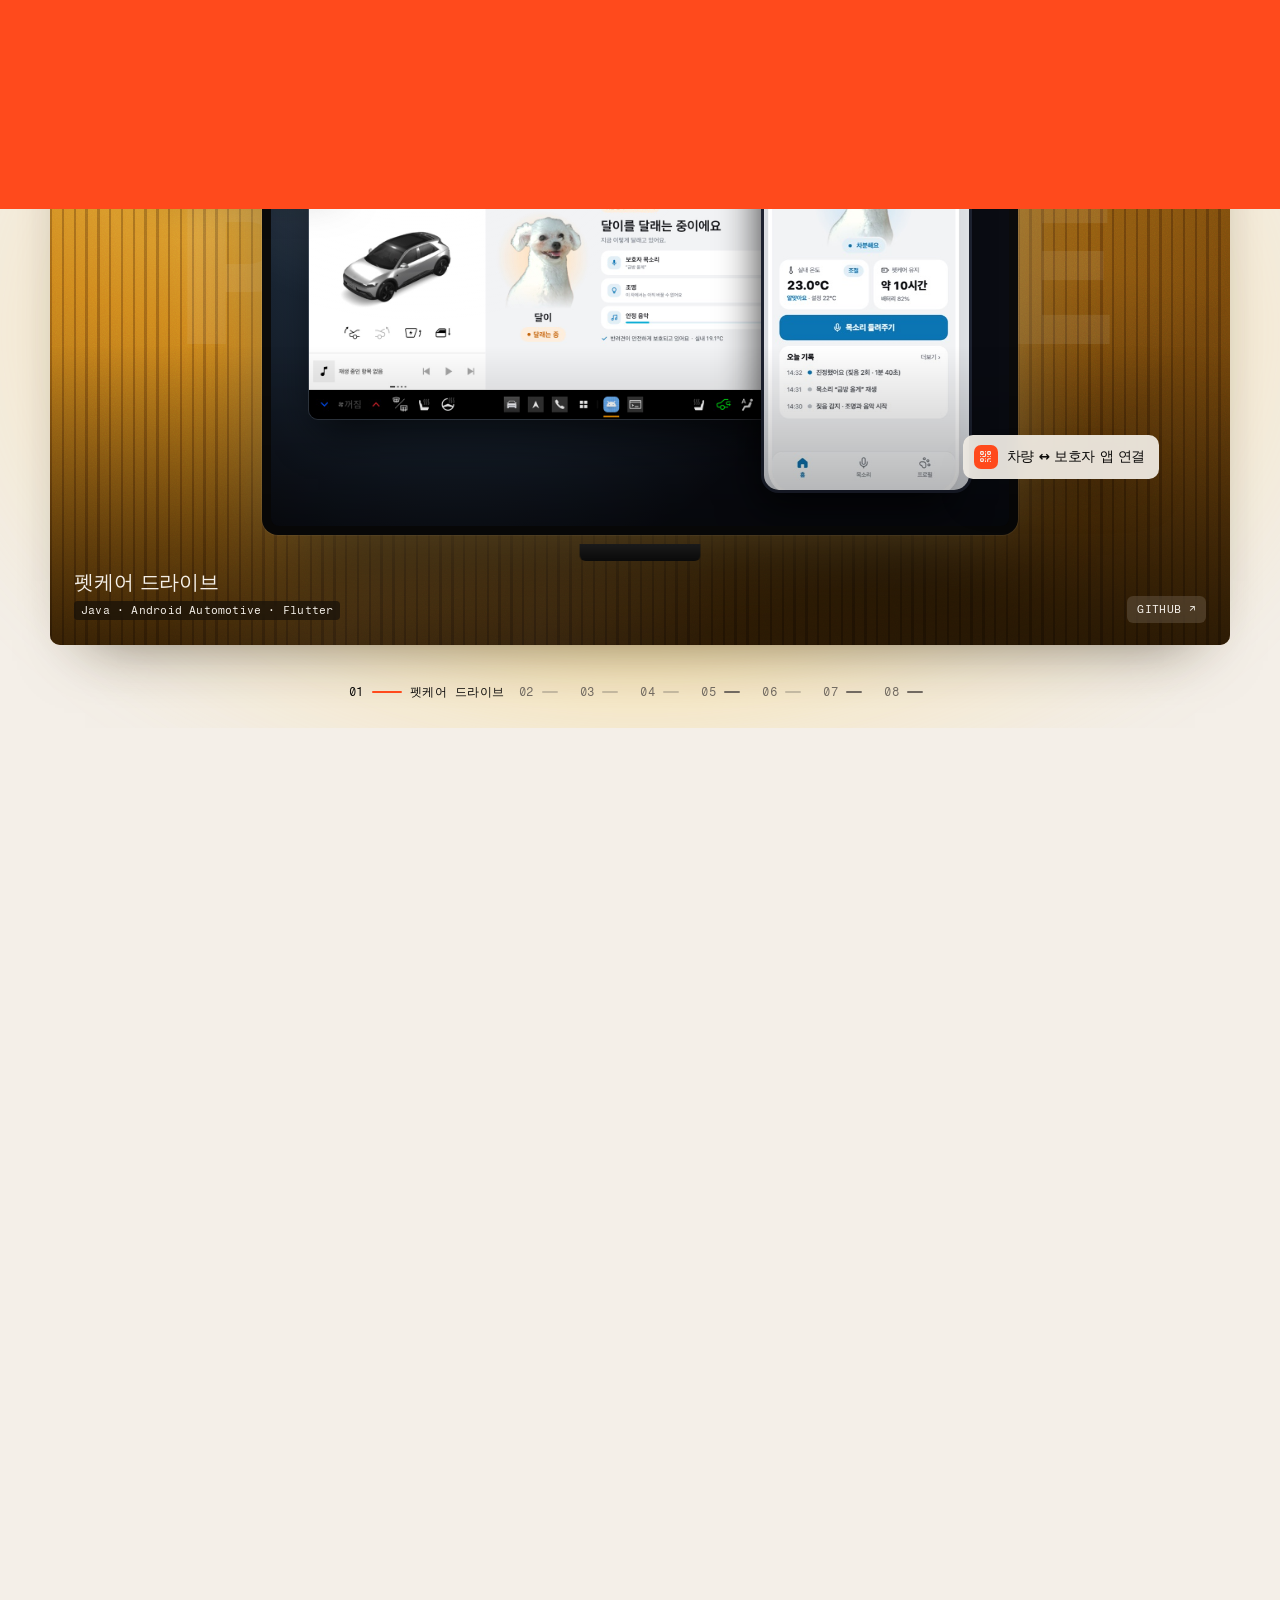
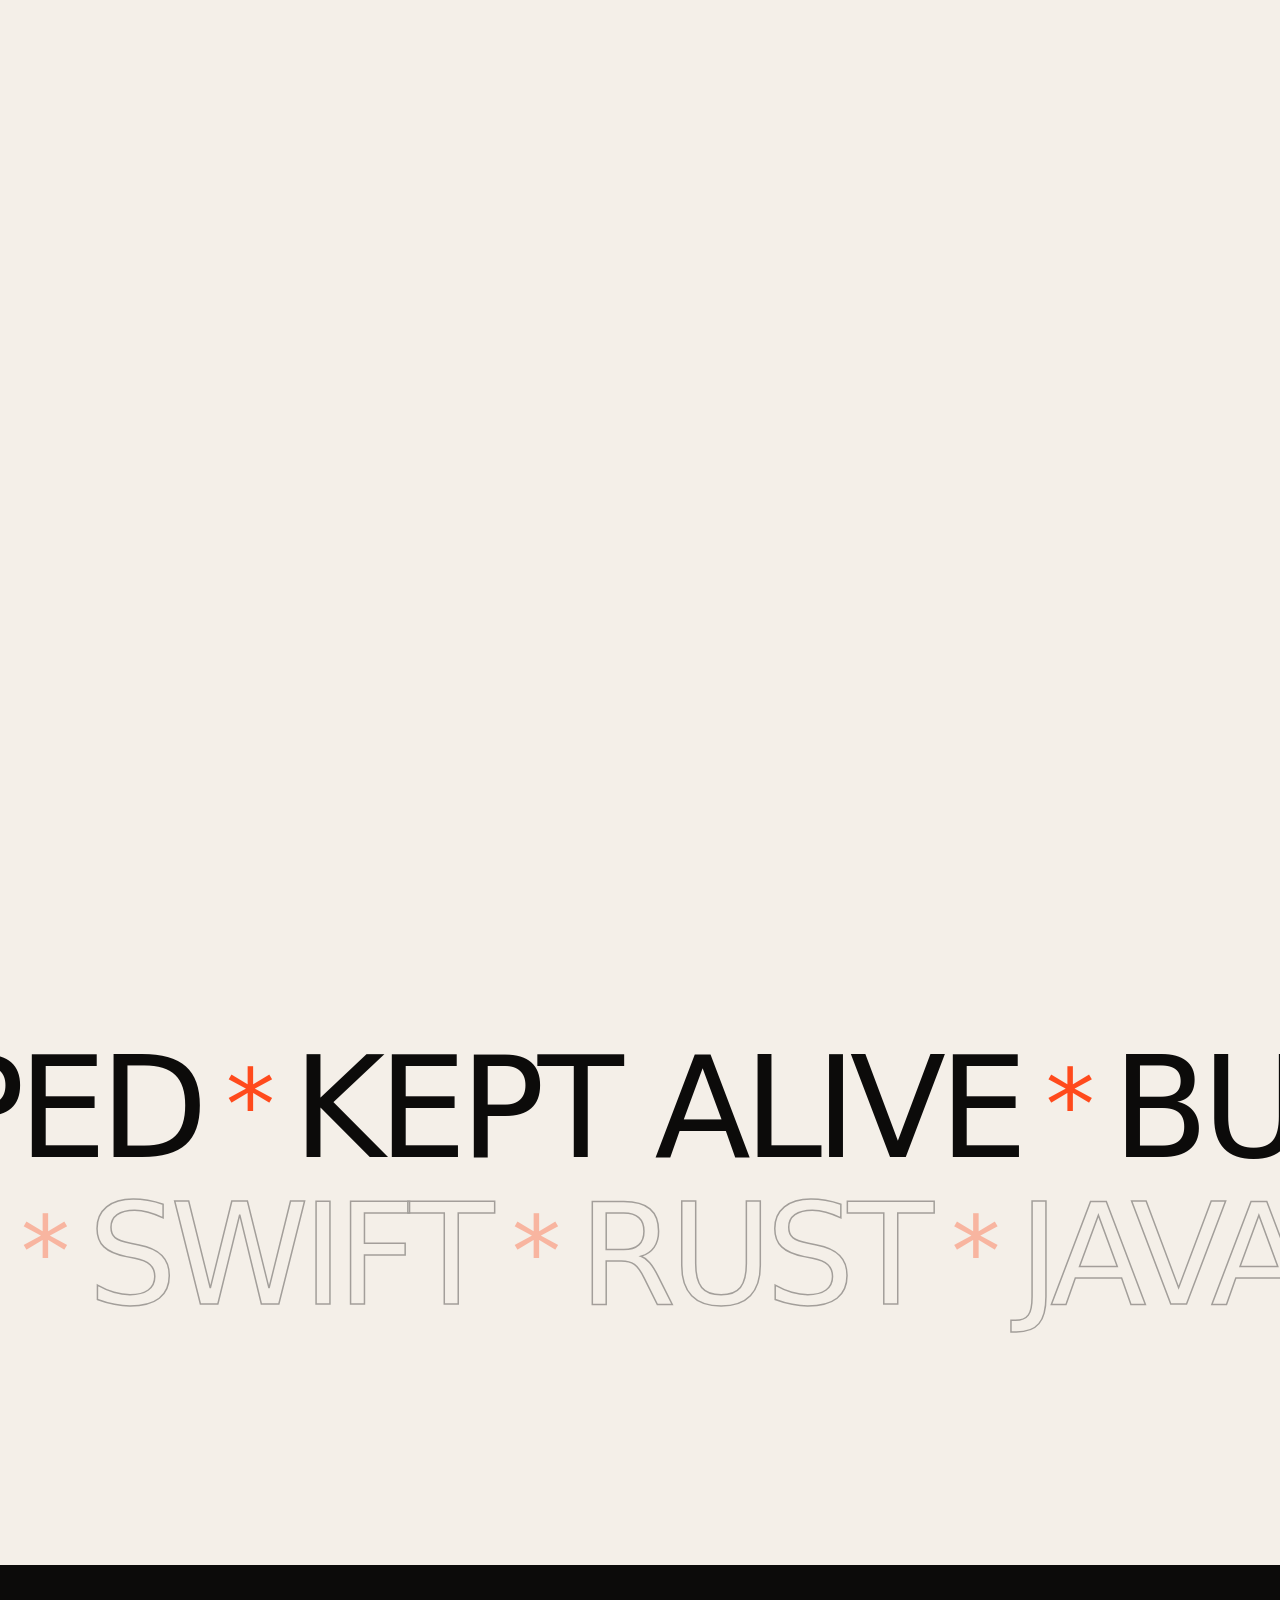
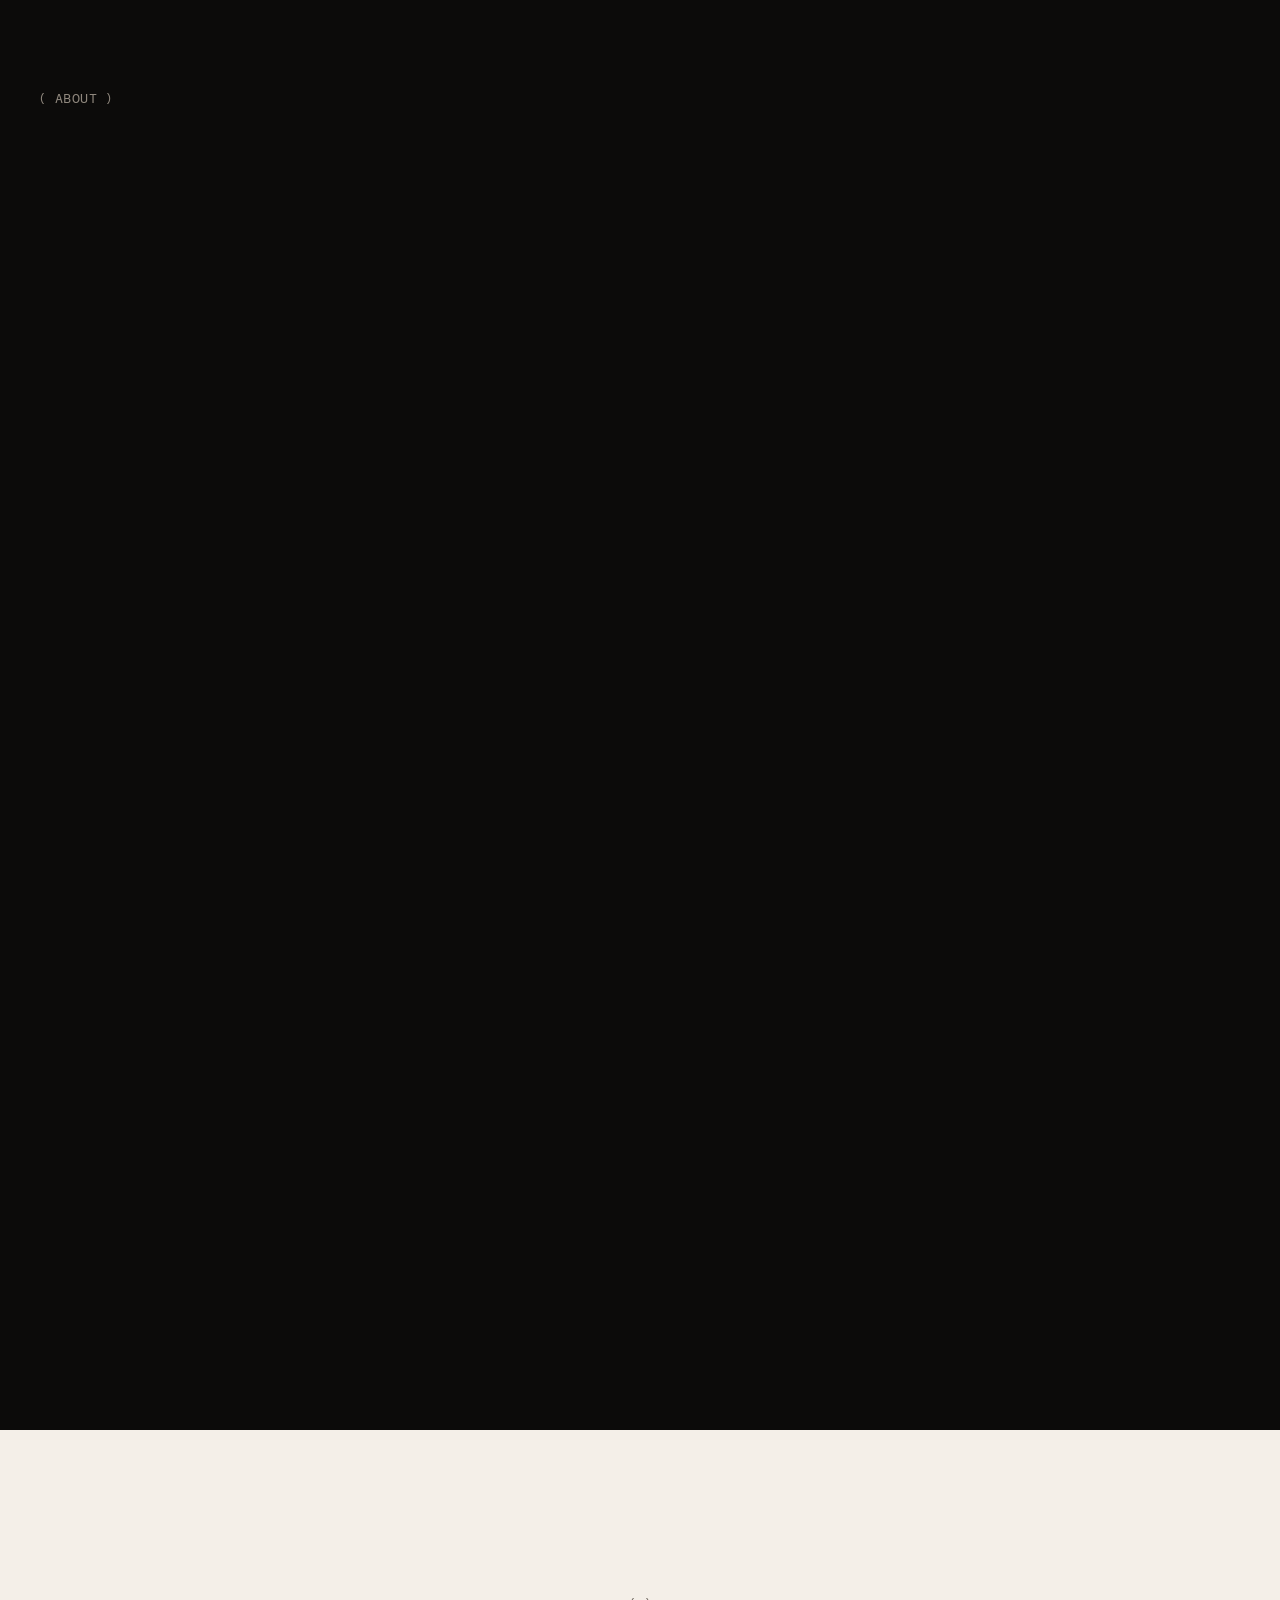
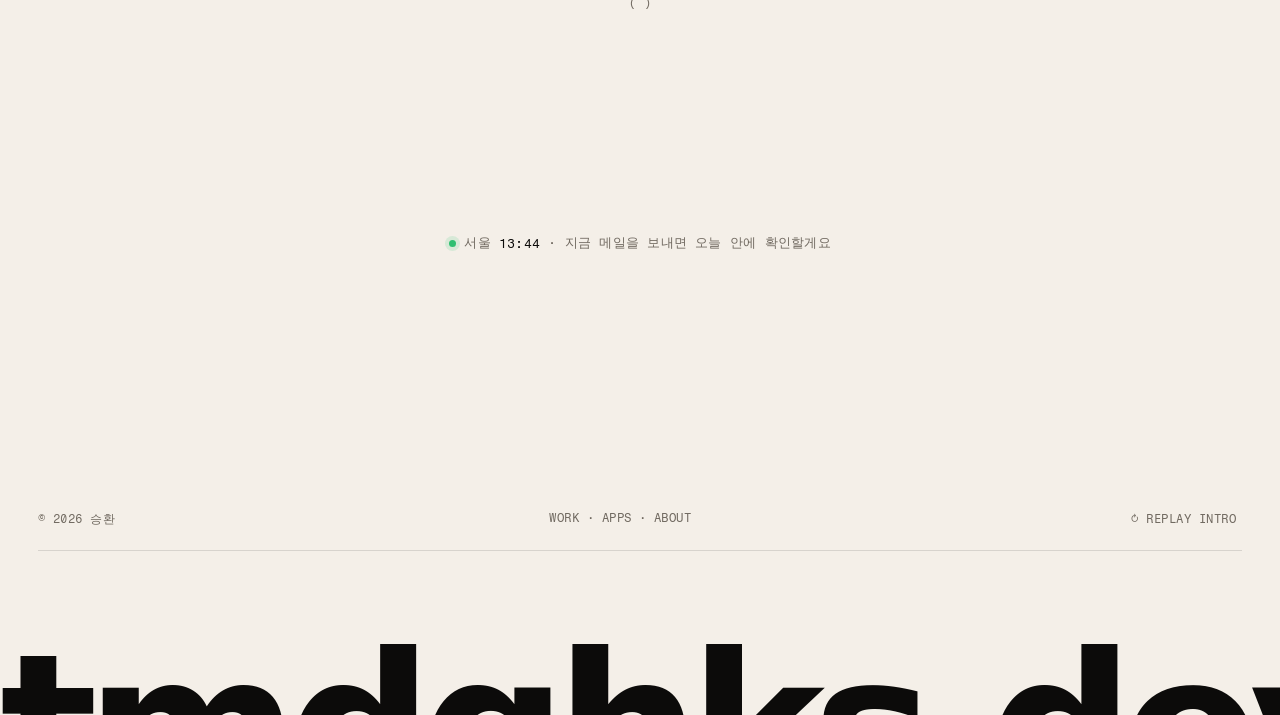
==== commit 07b2ae11: "큰 글자 띠, 카드 진행 표시, 카드 빛 번짐, 스크롤 진행 바, 하위 페이지 글자 등장·영어 버전, 전환 막이 다시 내려오던 문제 수정" ====
--- a/index.html
+++ b/index.html
@@ -503,6 +503,34 @@
   .ld-bar { width: min(260px, 60vw); height: 2px; background: rgba(244,239,232,.12); overflow: hidden; border-radius: 2px; }
   .ld-bar i { display: block; height: 100%; background: var(--hot); transform-origin: 0 50%; transform: scaleX(0); }
   #ldPct { font: 400 12px var(--mono); letter-spacing: .1em; color: rgba(244,239,232,.6); font-weight: 400; }
+
+  /* 큰 글자 띠 */
+  .band { overflow: hidden; padding: 70px 0 150px; pointer-events: none; }
+  .band-row { white-space: nowrap; font: 500 clamp(64px, 11vw, 170px)/1 var(--sans); letter-spacing: -.05em; text-transform: uppercase; color: var(--ink); }
+  .band-row span { display: inline-block; will-change: transform; }
+  .band-row i { font-style: normal; color: var(--hot); margin: 0 .25em; font-size: .7em; vertical-align: .18em; }
+  .band-row.out { color: transparent; -webkit-text-stroke: 1.5px var(--ink); opacity: .35; margin-top: 6px; }
+  .band-row.out i { -webkit-text-stroke: 0; color: var(--hot); }
+
+  /* 카드 진행 표시: 덱 오른쪽 01–08 */
+  .deck-nav { position: absolute; left: 50%; bottom: 22px; transform: translateX(-50%); z-index: 20; display: flex; align-items: center; gap: 14px; }
+  .deck-nav button { display: flex; align-items: center; gap: 8px; padding: 6px 0; border: 0; background: none; cursor: pointer;
+    font: 400 11.5px var(--mono); letter-spacing: .04em; color: var(--muted); transition: color .2s; }
+  .deck-nav button i { width: 16px; height: 2px; border-radius: 2px; background: currentColor; opacity: .35; transition: width .3s, opacity .3s, background .3s; }
+  .deck-nav button em { font-style: normal; max-width: 0; overflow: hidden; white-space: nowrap; opacity: 0; transition: max-width .4s, opacity .3s; }
+  .deck-nav button.on em { max-width: 200px; opacity: 1; }
+  .deck-nav button.on { color: var(--ink); } .deck-nav button.on i { width: 30px; opacity: 1; background: var(--hot); }
+  .deck-nav button:hover { color: var(--ink); }
+  @media (max-width: 760px) { .deck-nav { gap: 6px; bottom: 14px; } .deck-nav button { font-size: 10px; } .deck-nav button em { display: none; } .deck-nav button i { width: 10px; } .deck-nav button.on i { width: 18px; } }
+
+  /* 카드 빛 번짐: 렌즈 플레어 + 빛줄기 */
+  .card .flare { position: absolute; inset: 0; z-index: 1; pointer-events: none; mix-blend-mode: screen; opacity: .85;
+    background: radial-gradient(14% 22% at 82% 18%, rgba(255,240,220,.55), transparent 70%), radial-gradient(4% 6% at 74% 26%, rgba(255,220,190,.6), transparent 70%),
+      radial-gradient(2.5% 4% at 62% 40%, rgba(255,200,160,.45), transparent 70%), linear-gradient(118deg, transparent 30%, rgba(255,235,210,.12) 42%, transparent 52%); }
+  .card .flare::after { content: ""; position: absolute; inset: -20% -40%; background: linear-gradient(100deg, transparent 40%, rgba(255,255,255,.10) 48%, transparent 56%);
+    animation: leak 9s ease-in-out infinite; }
+  @keyframes leak { 0%, 100% { transform: translateX(-30%); } 50% { transform: translateX(30%); } }
+  @media (prefers-reduced-motion: reduce) { .card .flare::after { animation: none; } }
 </style>
 </head>
 <body data-i18n-page>
@@ -674,6 +702,11 @@
   </div>
   <div class="deck" id="deck"><div class="deck-stage"><div class="deck-cards" id="cards"></div></div></div>
 </section>
+
+<div class="band" aria-hidden="true">
+  <div class="band-row" data-dir="1"><span>Built<i>*</i>Shipped<i>*</i>Kept alive<i>*</i>Built<i>*</i>Shipped<i>*</i>Kept alive<i>*</i>Built<i>*</i>Shipped<i>*</i>Kept alive<i>*</i></span></div>
+  <div class="band-row out" data-dir="-1"><span>Java<i>*</i>Spring<i>*</i>Kubernetes<i>*</i>Swift<i>*</i>Rust<i>*</i>Java<i>*</i>Spring<i>*</i>Kubernetes<i>*</i>Swift<i>*</i>Rust<i>*</i>Java<i>*</i>Spring<i>*</i></span></div>
+</div>
 
 <section class="about" id="about">
   <svg class="curtain top" viewBox="0 0 100 140" preserveAspectRatio="none" aria-hidden="true"><path id="curtTop" d="M0 140 V140 Q50 140 100 140 V140 Z"/></svg>
@@ -1020,7 +1053,7 @@
     <button class="pill light see" data-id="${p.id}">See project</button>
     <span class="num">${String(i + 1).padStart(2, "0")} / ${String(PROJECTS.length).padStart(2, "0")}</span>
     <div class="mat m-${EXTRA[p.id].mat}"></div>
-    <div class="mood"></div><div class="mood b2"></div>
+    <div class="mood"></div><div class="mood b2"></div><div class="flare"></div>
     <div class="bigword" aria-hidden="true">${EXTRA[p.id].word}</div>
     <div class="stage"><div class="device">${p.visual}</div></div>
     ${EXTRA[p.id].chips.map(([ic, t], k) => `<div class="float ${k ? "b" : "a"}"><i>${I(ic)}</i>${t}</div>`).join("")}
@@ -1033,6 +1066,12 @@
 
 const cards = [...wrapCards.children];
 const stage = deck.querySelector(".deck-stage");
+const dnav = Object.assign(document.createElement("div"), { className: "deck-nav" });   // nav 태그는 상단 메뉴 스타일을 물려받아서 div
+dnav.setAttribute("role", "navigation"); dnav.setAttribute("aria-label", "프로젝트 바로 가기");
+dnav.innerHTML = PROJECTS.map((p, i) => `<button type="button" data-i="${i}" aria-label="${p.name}">${String(i + 1).padStart(2, "0")}<i></i><em>${p.name}</em></button>`).join("");
+stage.append(dnav);
+dnav.addEventListener("click", (e) => { const b = e.target.closest("button"); if (b) scrollTo({ top: deck.offsetTop + +b.dataset.i * STEP() + 2, behavior: "smooth" }); });
+const dots = [...dnav.children];
 const N = cards.length;
 const STEP = () => innerHeight * 0.8;                  // 카드 한 장 넘기는 스크롤 길이
 const size = () => (deck.style.height = `${(N - 1) * STEP() + innerHeight}px`);
@@ -1042,6 +1081,7 @@
   const p = Math.min(N - 1, Math.max(0, -deck.getBoundingClientRect().top / STEP()));
   const drop = wrapCards.offsetHeight + innerHeight * 0.2; // 빠지는 카드가 내려가는 거리
   stage.style.setProperty("--dg", EXTRA[PROJECTS[Math.min(N - 1, Math.round(p))].id].glow);   // 앞 카드 색을 배경에 번지게
+  dots.forEach((d, i) => d.classList.toggle("on", i === Math.round(p)));
   cards.forEach((el, i) => {
     const d = i - p;                                     // 0 = 맨 앞, 1 = 바로 뒤 …
     el.classList.toggle("back", d > 0.35);
@@ -1659,7 +1699,9 @@
   const rise = () => { const r = wm.parentElement.getBoundingClientRect(); wm.style.setProperty("--rise", still ? 0 : clamp((r.bottom - innerHeight) / (r.height || 1), 0, 1).toFixed(3)); };
 
   let ticking = false;
-  const onScroll = () => { if (ticking) return; ticking = true; requestAnimationFrame(() => { ticking = false; curtain(); rise(); }); };
+  const rows = [...document.querySelectorAll(".band-row")];
+  const band = () => { if (still) return; rows.forEach((r) => { const b = r.getBoundingClientRect(); if (b.bottom < -200 || b.top > innerHeight + 200) return; const k = (innerHeight - b.top) * .7 * +r.dataset.dir; r.firstElementChild.style.transform = `translateX(calc(-22% + ${k}px))`; }); };
+  const onScroll = () => { if (ticking) return; ticking = true; requestAnimationFrame(() => { ticking = false; curtain(); rise(); band(); }); };
   addEventListener("scroll", onScroll, { passive: true }); addEventListener("resize", onScroll); onScroll();
 })();
 </script>
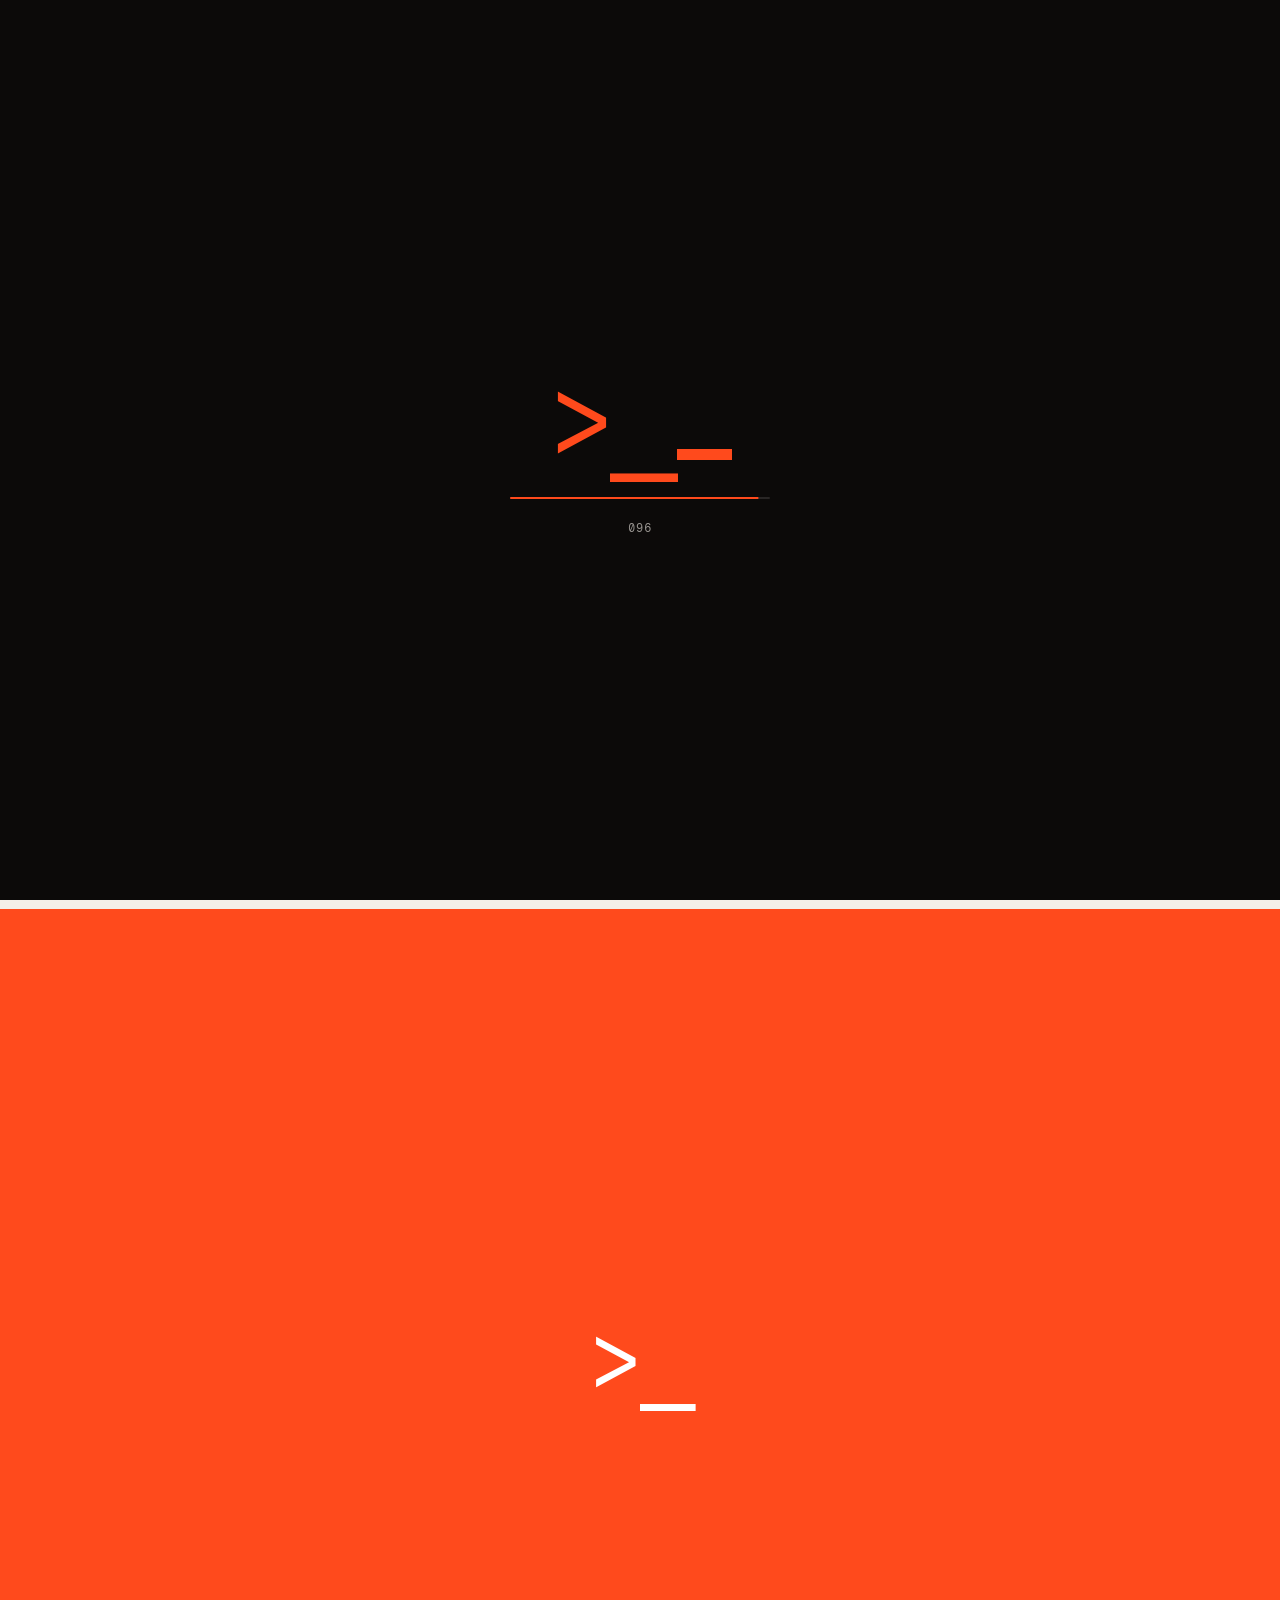
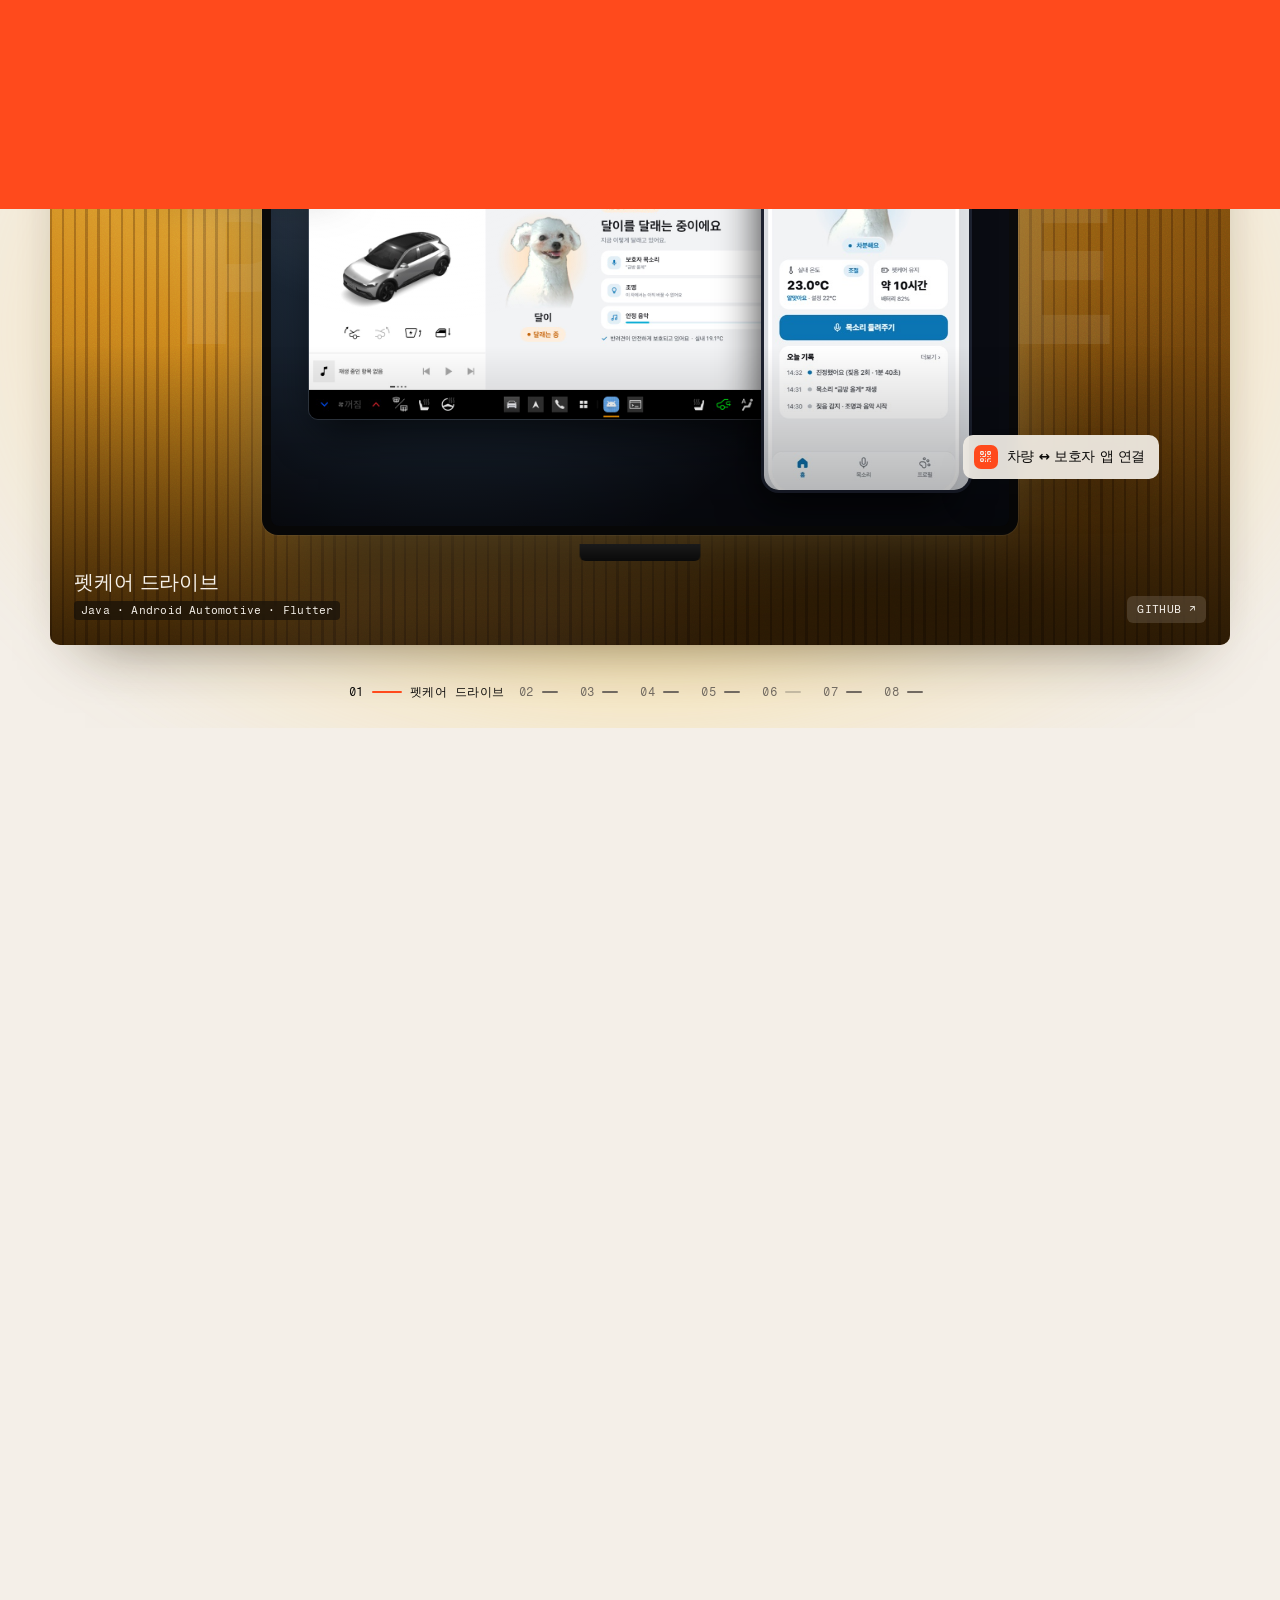
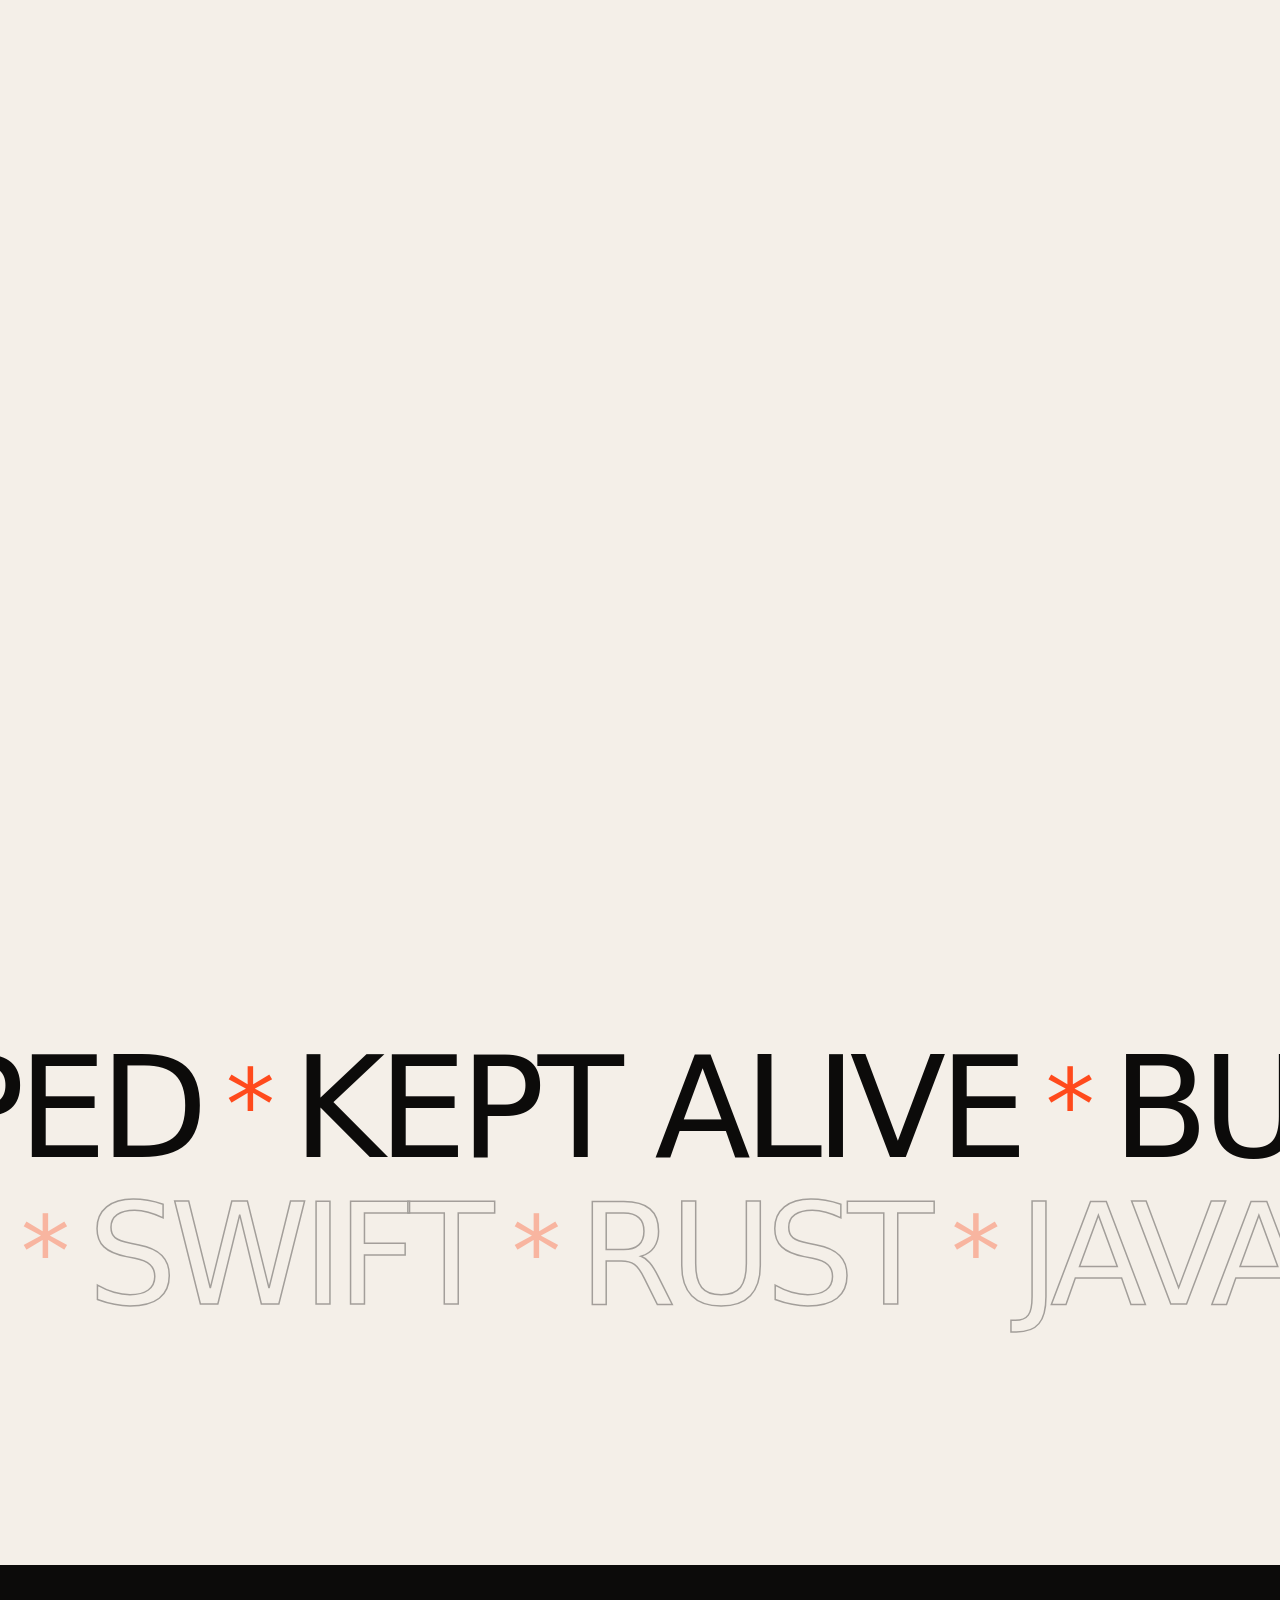
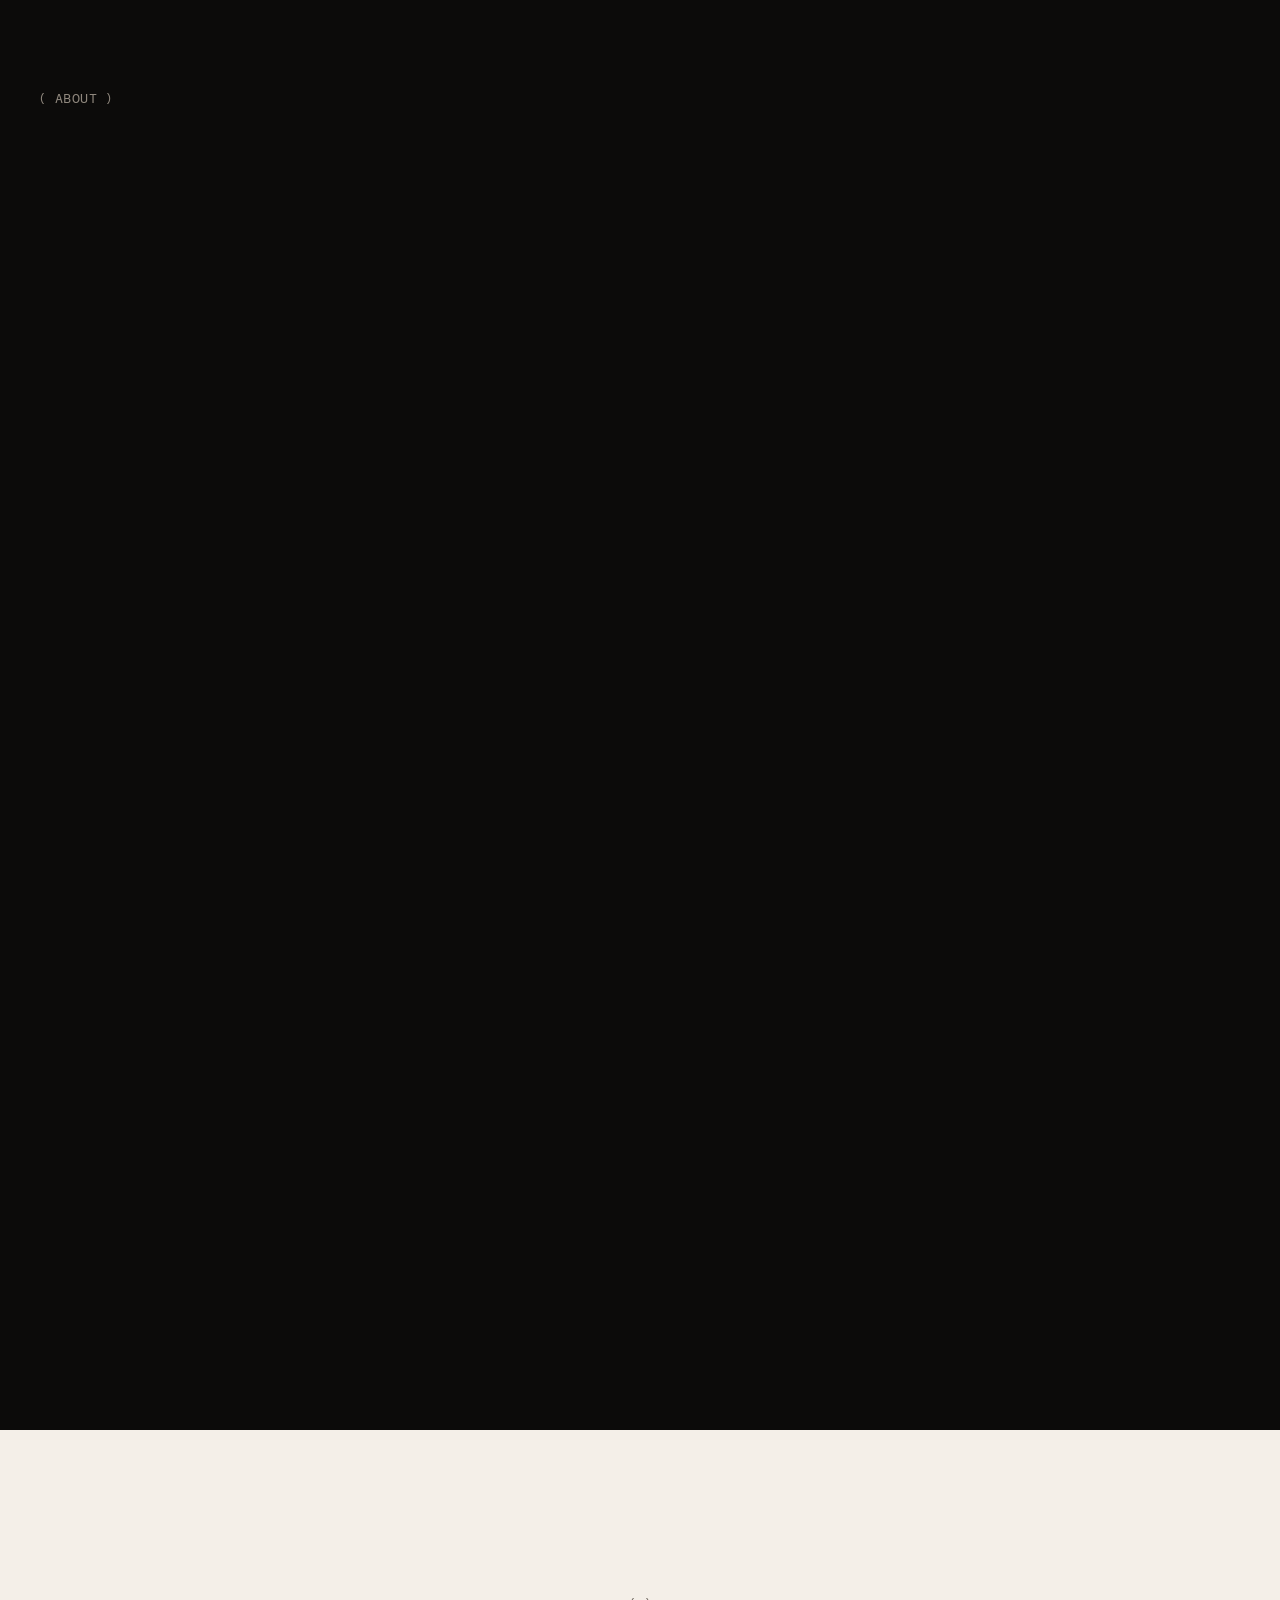
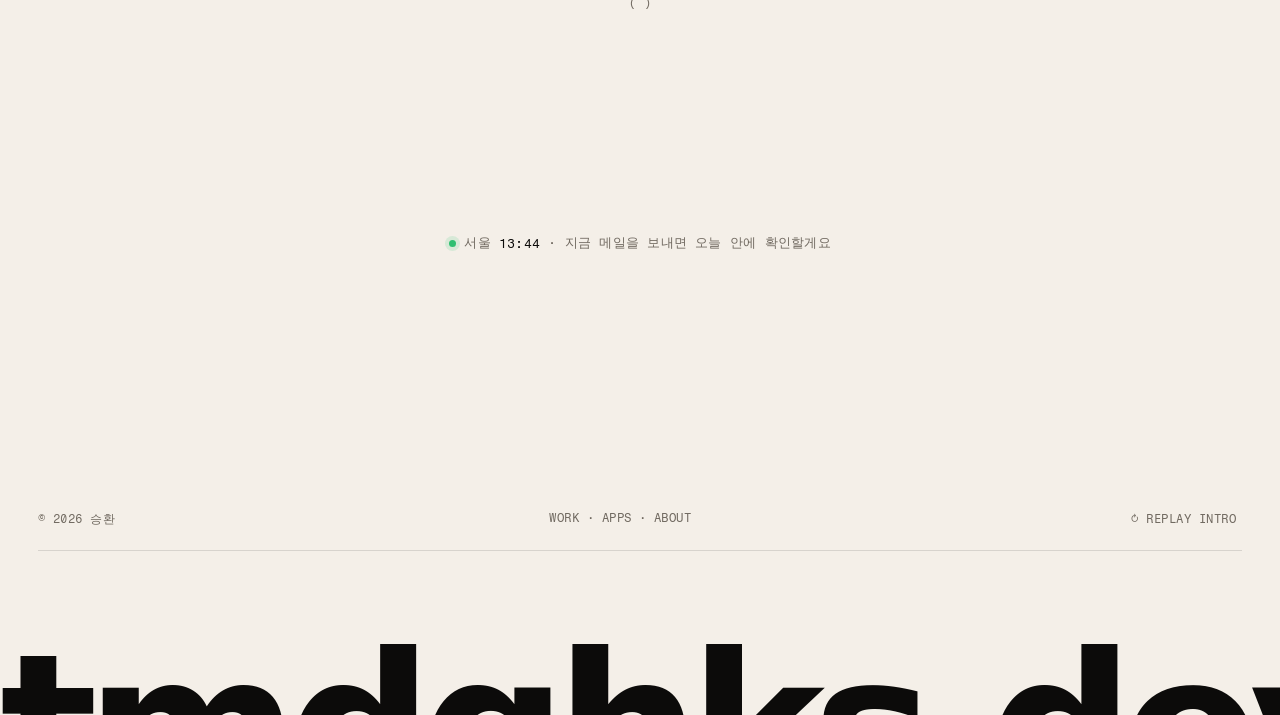
==== commit 7bb296fd: "site.js·site.css 주소에 버전을 붙여 예전 파일이 남지 않게" ====
--- a/index.html
+++ b/index.html
@@ -5,7 +5,7 @@
 <meta name="viewport" content="width=device-width, initial-scale=1">
 <title>승환 — Backend Engineer</title>
 <meta name="description" content="설계부터 배포, 트래픽 대응까지. 백엔드 개발자 승환의 포트폴리오">
-<script src="/site.js"></script>
+<script src="/site.js?v=11231649"></script>
 <meta name="theme-color" content="#0b0a09">
 <link rel="icon" href="/favicon.svg">
 <meta property="og:title" content="승환 — Backend Engineer">
